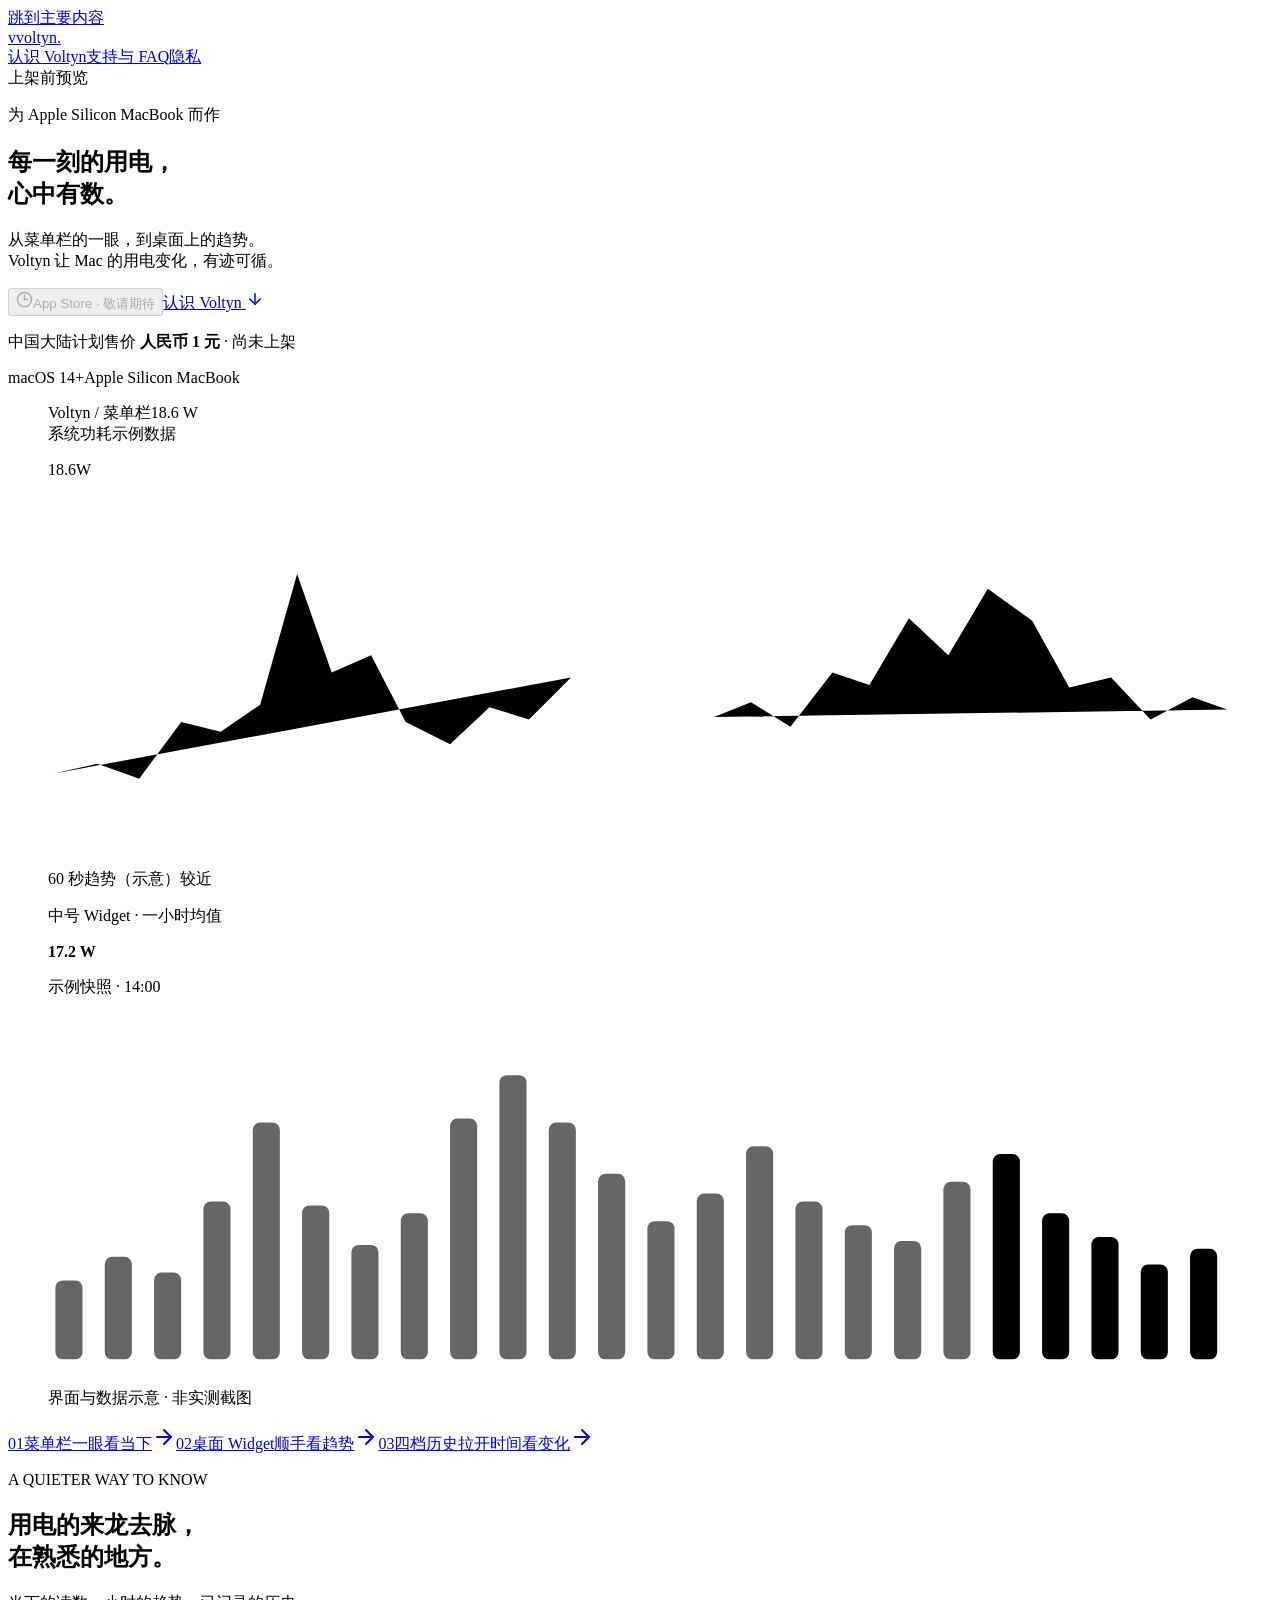
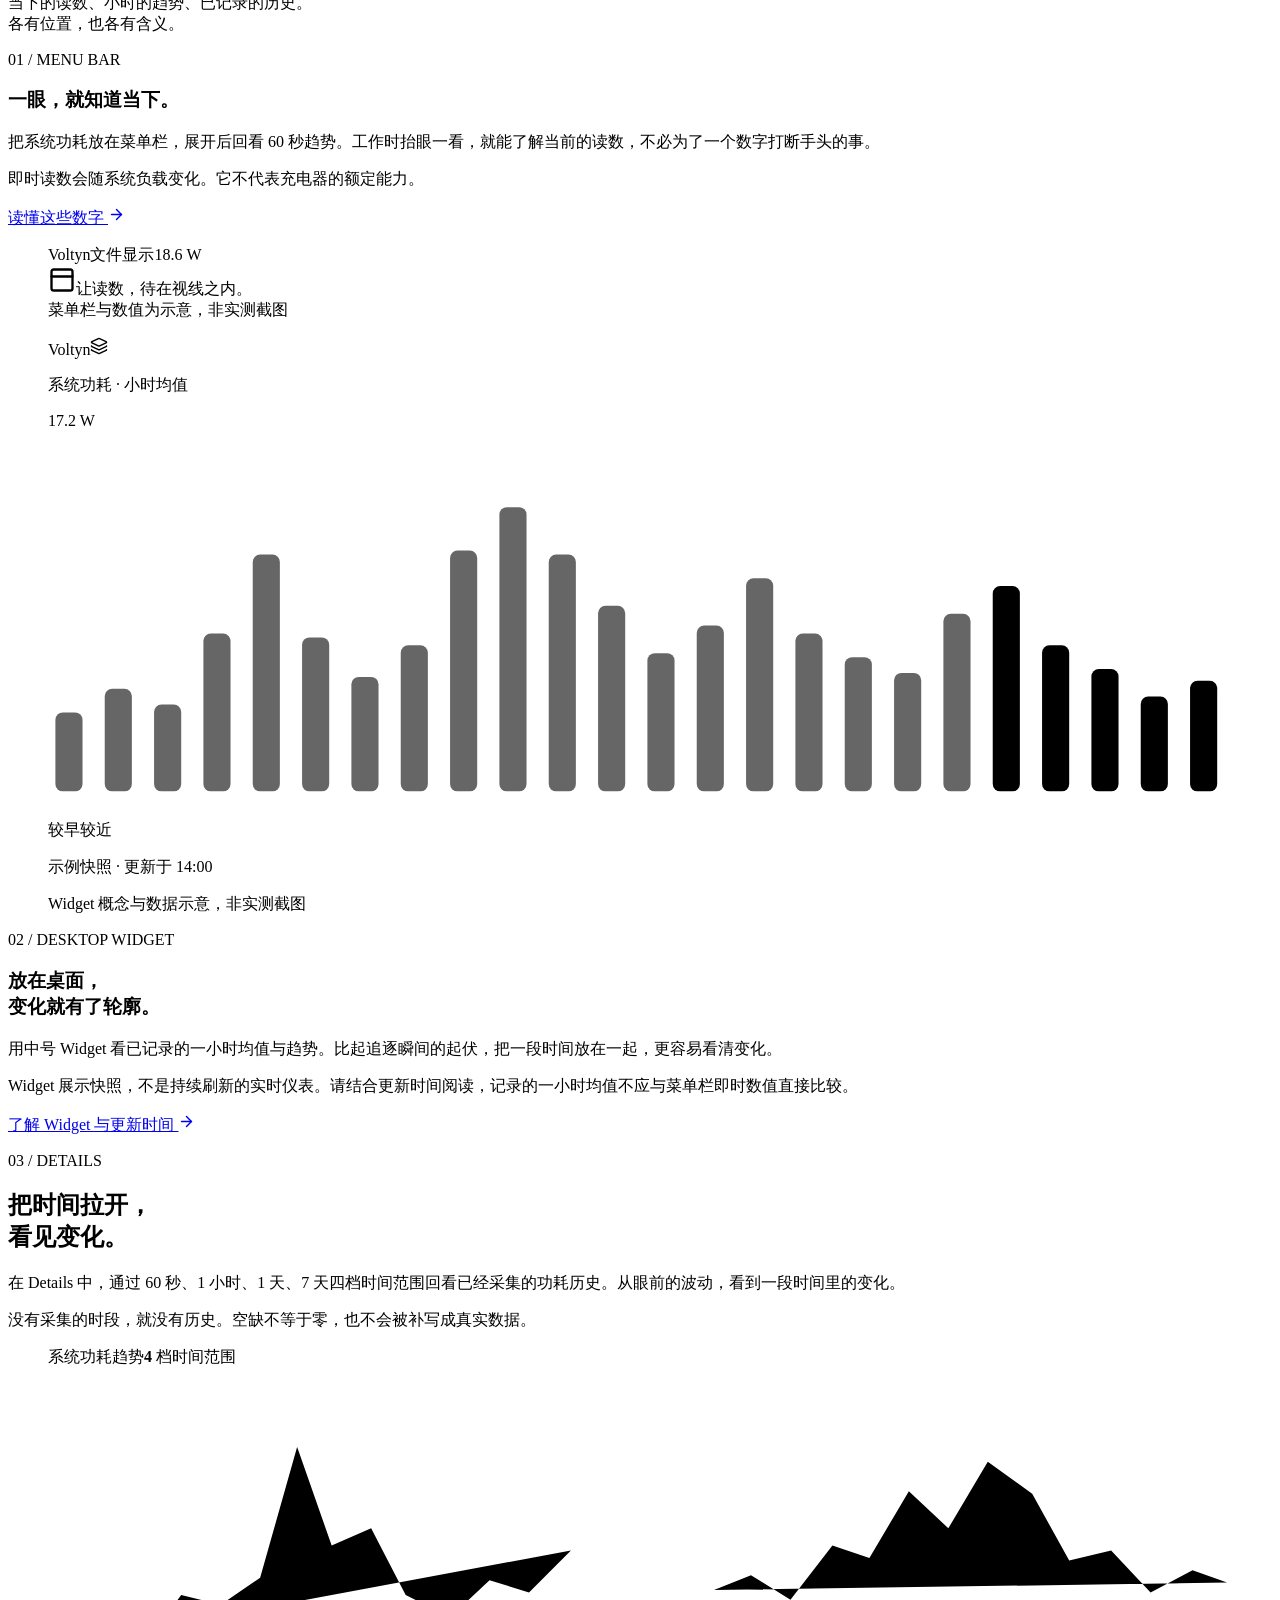
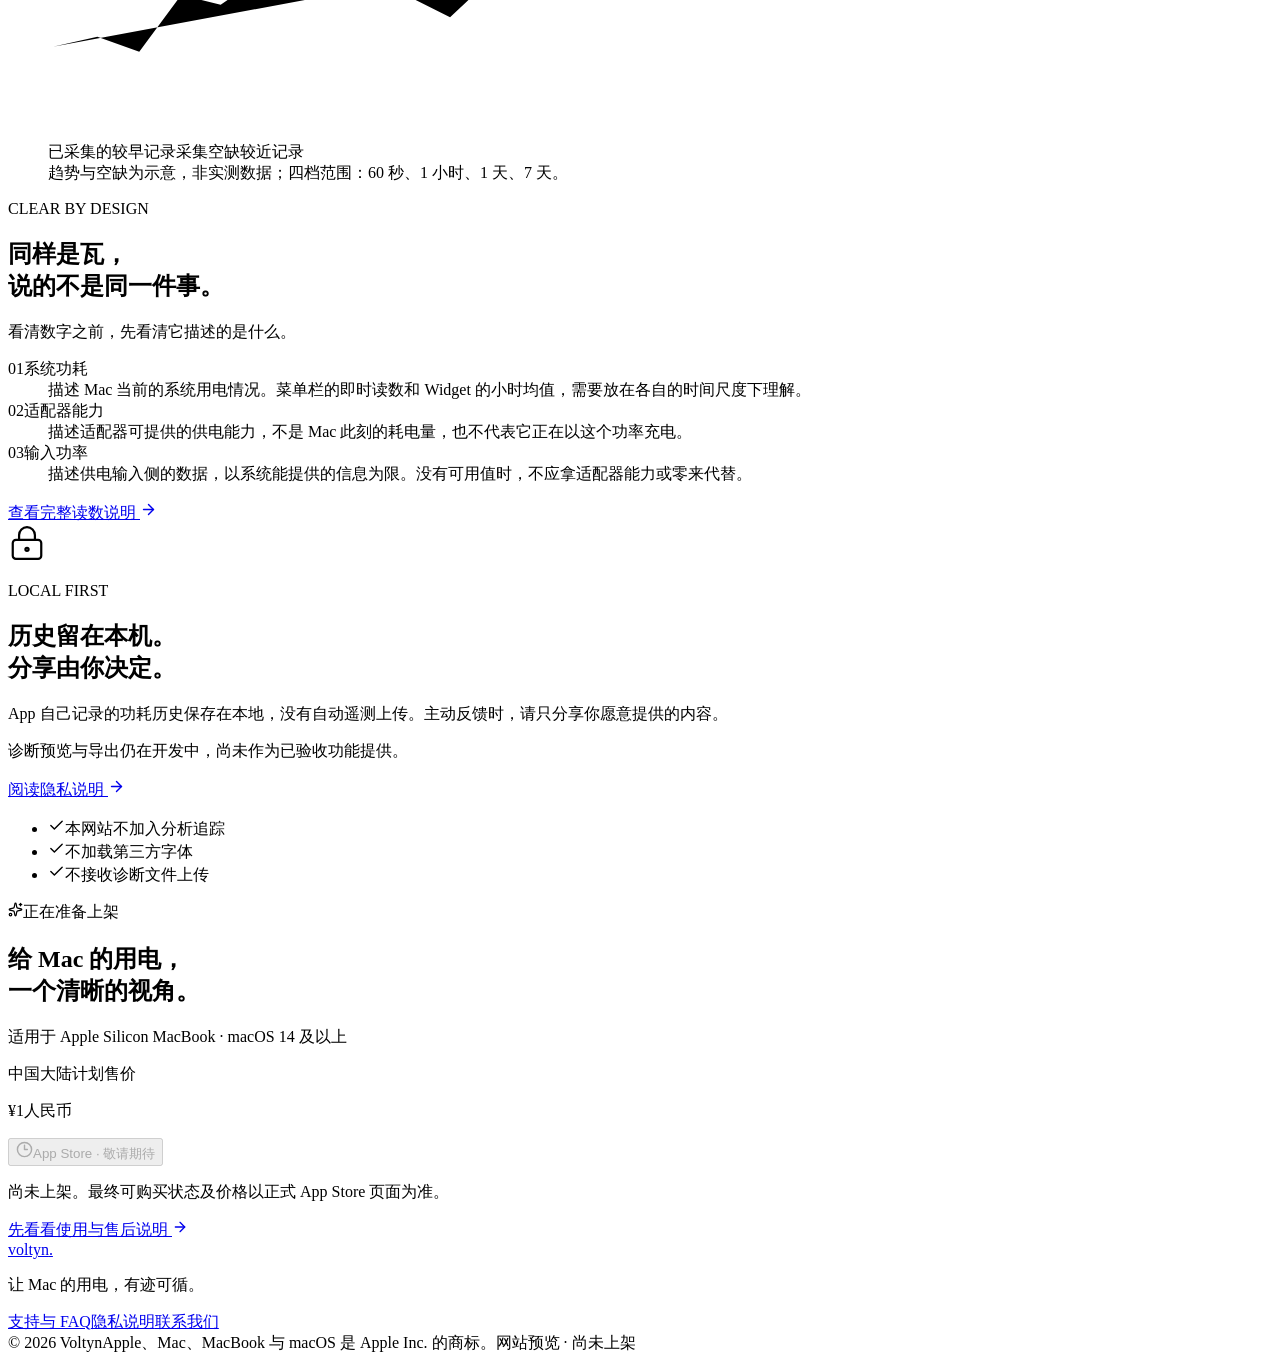
==== index.html @ 88fb499e "Publish Voltyn prelaunch website 9037711a93f0" ====
<!DOCTYPE html><html lang="zh-CN"><head><meta charSet="utf-8"/><meta name="viewport" content="width=device-width, initial-scale=1"/><link rel="stylesheet" href="/voltyn-site/_next/static/css/index.BZKp_C6U.css" data-rsc-css-href="/voltyn-site/_next/static/css/index.BZKp_C6U.css" data-precedence="vite-rsc/importer-resources"/><link rel="modulepreload" fetchPriority="low" href="/voltyn-site/_next/static/chunks/index-C4M6Ujhr.js"/><script src="/voltyn-site/_next/static/chunks/rolldown-runtime-C-VP-noh.js" type="module" async=""></script><script src="/voltyn-site/_next/static/chunks/framework-mnyjxtGZ.js" type="module" async=""></script><script src="/voltyn-site/_next/static/chunks/navigation-errors-CD2QbF1Q.js" type="module" async=""></script><link rel="modulepreload" href="/voltyn-site/_next/static/chunks/layout-segment-context-D7QwiucR.js" crossorigin=""/><link rel="modulepreload" href="/voltyn-site/_next/static/chunks/navigation-DTG6GMqQ.js" crossorigin=""/><link rel="modulepreload" href="/voltyn-site/_next/static/chunks/store-button-BpnetNXE.js" crossorigin=""/><link rel="modulepreload" href="/voltyn-site/_next/static/chunks/createLucideIcon-i4zIM2IO.js" crossorigin=""/><link rel="modulepreload" href="/voltyn-site/_next/static/chunks/Icon-4mGfItOJ.js" crossorigin=""/><title>Voltyn · 让 Mac 的用电，有迹可循</title><meta name="description" content="在菜单栏看当下，用桌面 Widget 看趋势，在 Details 中回看四档历史。适用于 Apple Silicon MacBook，macOS 14 及以上。"/><meta name="application-name" content="Voltyn"/><meta name="robots" content="noindex, nofollow"/><meta property="og:title" content="Voltyn · 让 Mac 的用电，有迹可循"/><meta property="og:description" content="在菜单栏看当下，用桌面 Widget 看趋势，在 Details 中回看四档历史。适用于 Apple Silicon MacBook，macOS 14 及以上。"/><meta property="og:site_name" content="Voltyn"/><meta property="og:type" content="website"/><meta property="og:locale" content="zh_CN"/><meta name="twitter:card" content="summary"/><meta name="twitter:title" content="Voltyn · 让 Mac 的用电，有迹可循"/><meta name="twitter:description" content="在菜单栏看当下，用桌面 Widget 看趋势，在 Details 中回看四档历史。适用于 Apple Silicon MacBook，macOS 14 及以上。"/><link rel="icon" href="/voltyn-site/favicon.svg"/><script>Object.assign(((self[Symbol.for("vinext.navigationRuntime")]??={bootstrap:{routeManifest:null},functions:{}}).bootstrap.rsc??={rsc:[]}),{params:{},nav:{"pathname":"/","searchParams":[]}})</script><link rel="modulepreload" href="/voltyn-site/_next/static/chunks/index-C4M6Ujhr.js" />
</head><body><a href="#main-content" class="skip-link">跳到主要内容</a><header class="site-header"><div class="shell header-inner"><a href="/voltyn-site/" class="wordmark" aria-label="Voltyn 首页"><span class="brand-mark" aria-hidden="true">v</span>voltyn<span class="wordmark-dot" aria-hidden="true">.</span></a><nav class="site-nav" aria-label="主导航"><a href="/voltyn-site/" aria-current="page">认识 Voltyn</a><a href="/voltyn-site/support/">支持与 FAQ</a><a href="/voltyn-site/privacy/">隐私</a></nav><span class="header-status"><span class="status-dot"></span>上架前预览</span></div></header><main id="main-content"><section class="hero shell" aria-labelledby="hero-title"><div class="hero-copy reveal"><p class="eyebrow"><span class="status-dot"></span>为 Apple Silicon MacBook 而作</p><h1 id="hero-title">每一刻的用电，<br/><span>心中有数。</span></h1><p class="hero-description">从菜单栏的一眼，到桌面上的趋势。<br class="desktop-break"/>Voltyn 让 Mac 的用电变化，有迹可循。</p><div class="hero-actions"><button type="button" data-disabled="" tabindex="0" disabled="" data-slot="button" aria-label="App Store 尚未上架，暂不可下载" class="group/button inline-flex shrink-0 items-center justify-center rounded-lg border border-transparent bg-clip-padding text-sm font-medium whitespace-nowrap transition-all outline-none select-none focus-visible:border-ring focus-visible:ring-3 focus-visible:ring-ring/50 active:not-aria-[haspopup]:translate-y-px disabled:pointer-events-none disabled:opacity-50 aria-invalid:border-destructive aria-invalid:ring-3 aria-invalid:ring-destructive/20 dark:aria-invalid:border-destructive/50 dark:aria-invalid:ring-destructive/40 [&amp;_svg]:pointer-events-none [&amp;_svg]:shrink-0 [&amp;_svg:not([class*=&#x27;size-&#x27;])]:size-4 bg-primary text-primary-foreground hover:bg-primary/80 h-8 gap-1.5 px-2.5 has-data-[icon=inline-end]:pr-2 has-data-[icon=inline-start]:pl-2 store-button"><svg xmlns="http://www.w3.org/2000/svg" width="17" height="17" viewBox="0 0 24 24" fill="none" stroke="currentColor" stroke-width="2" stroke-linecap="round" stroke-linejoin="round" class="lucide lucide-clock3 lucide-clock-3" aria-hidden="true"><circle cx="12" cy="12" r="10"></circle><path d="M12 6v6h4"></path></svg>App Store · 敬请期待</button><a class="text-link" href="#experience">认识 Voltyn <svg xmlns="http://www.w3.org/2000/svg" width="18" height="18" viewBox="0 0 24 24" fill="none" stroke="currentColor" stroke-width="2" stroke-linecap="round" stroke-linejoin="round" class="lucide lucide-arrow-down" aria-hidden="true"><path d="M12 5v14"></path><path d="m19 12-7 7-7-7"></path></svg></a></div><p class="launch-note">中国大陆计划售价 <strong>人民币 1 元</strong> · 尚未上架</p><div class="compatibility"><span>macOS 14+</span><span>Apple Silicon MacBook</span></div></div><div class="hero-visual reveal reveal-later"><figure class="power-illustration"><div class="instrument"><div class="instrument-bar"><span>Voltyn / 菜单栏</span><span class="instrument-reading"><span class="tiny-bar"></span>18.6 W</span></div><div class="instrument-body"><div class="instrument-label"><span>系统功耗</span><span class="sample-pill">示例数据</span></div><p class="instrument-number mono">18.6<span>W</span></p><svg class="trend-chart" viewBox="0 0 480 150" role="img" aria-labelledby="hero-trend-title hero-trend-desc" preserveAspectRatio="none"><title id="hero-trend-title">功耗趋势概念图</title><desc id="hero-trend-desc">全部数值为界面说明而虚构，不代表实际设备或已验收版本。<!-- -->曲线中间的断开表示未采集时段，不表示零功耗。</desc><line class="chart-grid" x1="0" y1="25" x2="480" y2="25"></line><line class="chart-grid" x1="0" y1="70" x2="480" y2="70"></line><line class="chart-grid" x1="0" y1="115" x2="480" y2="115"></line><path class="chart-line" d="M2 113 L20 109 L37 115 L54 92 L70 96 L86 85 L101 32 L115 72 L131 65 L145 92 L163 101 L179 86 L195 91 L212 74"></path><path class="chart-line" d="M270 90 L285 84 L301 94 L318 72 L333 77 L349 50 L365 65 L381 38 L399 51 L414 78 L431 74 L447 91 L464 82 L478 87"></path><line class="chart-grid" x1="240" y1="18" x2="240" y2="140" stroke-dasharray="3 6"></line></svg><div class="diagram-footline"><span>60 秒趋势（示意）</span><span>较近</span></div></div></div><div class="floating-summary"><div><p>中号 Widget · 一小时均值</p><strong class="mono">17.2 <span>W</span></strong><p>示例快照 · 14:00</p></div><div class="summary-bars"><svg class="trend-chart" viewBox="0 0 480 150" role="img" aria-labelledby="hero-bars-title hero-bars-desc" preserveAspectRatio="none"><title id="hero-bars-title">小时均值概念图</title><desc id="hero-bars-desc">全部数值为界面说明而虚构，不代表实际设备或已验收版本。<!-- -->柱高是同一小时内的虚构趋势样本，读数为一小时均值。</desc><line class="chart-grid" x1="0" y1="25" x2="480" y2="25"></line><line class="chart-grid" x1="0" y1="70" x2="480" y2="70"></line><line class="chart-grid" x1="0" y1="115" x2="480" y2="115"></line><rect class="chart-bar" x="3" y="108" width="11" height="32" rx="3" fill="currentColor" opacity="0.6"></rect><rect class="chart-bar" x="23" y="98.4" width="11" height="41.6" rx="3" fill="currentColor" opacity="0.6"></rect><rect class="chart-bar" x="43" y="104.8" width="11" height="35.2" rx="3" fill="currentColor" opacity="0.6"></rect><rect class="chart-bar" x="63" y="76" width="11" height="64" rx="3" fill="currentColor" opacity="0.6"></rect><rect class="chart-bar" x="83" y="44" width="11" height="96" rx="3" fill="currentColor" opacity="0.6"></rect><rect class="chart-bar" x="103" y="77.6" width="11" height="62.400000000000006" rx="3" fill="currentColor" opacity="0.6"></rect><rect class="chart-bar" x="123" y="93.6" width="11" height="46.400000000000006" rx="3" fill="currentColor" opacity="0.6"></rect><rect class="chart-bar" x="143" y="80.8" width="11" height="59.2" rx="3" fill="currentColor" opacity="0.6"></rect><rect class="chart-bar" x="163" y="42.39999999999999" width="11" height="97.60000000000001" rx="3" fill="currentColor" opacity="0.6"></rect><rect class="chart-bar" x="183" y="24.799999999999997" width="11" height="115.2" rx="3" fill="currentColor" opacity="0.6"></rect><rect class="chart-bar" x="203" y="44" width="11" height="96" rx="3" fill="currentColor" opacity="0.6"></rect><rect class="chart-bar" x="223" y="64.8" width="11" height="75.2" rx="3" fill="currentColor" opacity="0.6"></rect><rect class="chart-bar" x="243" y="84" width="11" height="56" rx="3" fill="currentColor" opacity="0.6"></rect><rect class="chart-bar" x="263" y="72.8" width="11" height="67.2" rx="3" fill="currentColor" opacity="0.6"></rect><rect class="chart-bar" x="283" y="53.599999999999994" width="11" height="86.4" rx="3" fill="currentColor" opacity="0.6"></rect><rect class="chart-bar" x="303" y="76" width="11" height="64" rx="3" fill="currentColor" opacity="0.6"></rect><rect class="chart-bar" x="323" y="85.6" width="11" height="54.400000000000006" rx="3" fill="currentColor" opacity="0.6"></rect><rect class="chart-bar" x="343" y="92" width="11" height="48" rx="3" fill="currentColor" opacity="0.6"></rect><rect class="chart-bar" x="363" y="68" width="11" height="72" rx="3" fill="currentColor" opacity="0.6"></rect><rect class="chart-bar" x="383" y="56.8" width="11" height="83.2" rx="3" fill="currentColor" opacity="1"></rect><rect class="chart-bar" x="403" y="80.8" width="11" height="59.2" rx="3" fill="currentColor" opacity="1"></rect><rect class="chart-bar" x="423" y="90.4" width="11" height="49.6" rx="3" fill="currentColor" opacity="1"></rect><rect class="chart-bar" x="443" y="101.6" width="11" height="38.400000000000006" rx="3" fill="currentColor" opacity="1"></rect><rect class="chart-bar" x="463" y="95.19999999999999" width="11" height="44.800000000000004" rx="3" fill="currentColor" opacity="1"></rect></svg></div></div><figcaption>界面与数据示意 · 非实测截图</figcaption></figure></div></section><nav class="experience-nav shell" aria-label="产品功能"><a href="#menu-bar"><span class="mono">01</span><span>菜单栏<span class="nav-caption">一眼看当下</span></span><svg xmlns="http://www.w3.org/2000/svg" width="24" height="24" viewBox="0 0 24 24" fill="none" stroke="currentColor" stroke-width="2" stroke-linecap="round" stroke-linejoin="round" class="lucide lucide-arrow-right" aria-hidden="true"><path d="M5 12h14"></path><path d="m12 5 7 7-7 7"></path></svg></a><a href="#widget"><span class="mono">02</span><span>桌面 Widget<span class="nav-caption">顺手看趋势</span></span><svg xmlns="http://www.w3.org/2000/svg" width="24" height="24" viewBox="0 0 24 24" fill="none" stroke="currentColor" stroke-width="2" stroke-linecap="round" stroke-linejoin="round" class="lucide lucide-arrow-right" aria-hidden="true"><path d="M5 12h14"></path><path d="m12 5 7 7-7 7"></path></svg></a><a href="#history"><span class="mono">03</span><span>四档历史<span class="nav-caption">拉开时间看变化</span></span><svg xmlns="http://www.w3.org/2000/svg" width="24" height="24" viewBox="0 0 24 24" fill="none" stroke="currentColor" stroke-width="2" stroke-linecap="round" stroke-linejoin="round" class="lucide lucide-arrow-right" aria-hidden="true"><path d="M5 12h14"></path><path d="m12 5 7 7-7 7"></path></svg></a></nav><section id="experience" class="section shell" aria-labelledby="experience-title"><div class="section-intro"><p class="eyebrow">A QUIETER WAY TO KNOW</p><h2 id="experience-title">用电的来龙去脉，<br/>在熟悉的地方。</h2><p>当下的读数、小时的趋势、已记录的历史。<br/>各有位置，也各有含义。</p></div><div id="menu-bar" class="feature-row"><div class="feature-copy"><span class="feature-index mono">01 / MENU BAR</span><h3>一眼，就知道当下。</h3><p>把系统功耗放在菜单栏，展开后回看 60 秒趋势。工作时抬眼一看，就能了解当前的读数，不必为了一个数字打断手头的事。</p><p class="fine-copy">即时读数会随系统负载变化。它不代表充电器的额定能力。</p><a class="text-link" href="/voltyn-site/support/#readings">读懂这些数字 <svg xmlns="http://www.w3.org/2000/svg" width="17" height="17" viewBox="0 0 24 24" fill="none" stroke="currentColor" stroke-width="2" stroke-linecap="round" stroke-linejoin="round" class="lucide lucide-arrow-right" aria-hidden="true"><path d="M5 12h14"></path><path d="m12 5 7 7-7 7"></path></svg></a></div><figure class="menu-study" aria-label="菜单栏概念示意，18.6 瓦为虚构示例数据"><div class="menu-strip"><span class="menu-app-name">Voltyn</span><span class="menu-word">文件</span><span class="menu-word">显示</span><span class="menu-reading"><span class="tiny-bar"></span>18.6 W</span></div><div class="study-space"><svg xmlns="http://www.w3.org/2000/svg" width="28" height="28" viewBox="0 0 24 24" fill="none" stroke="currentColor" stroke-width="2" stroke-linecap="round" stroke-linejoin="round" class="lucide lucide-panel-top" aria-hidden="true"><rect width="18" height="18" x="3" y="3" rx="2"></rect><path d="M3 9h18"></path></svg><span>让读数，待在视线之内。</span></div><figcaption>菜单栏与数值为示意，非实测截图</figcaption></figure></div><div id="widget" class="feature-row reverse"><figure class="widget-study"><div class="widget-example"><div class="diagram-topline"><span>Voltyn</span><svg xmlns="http://www.w3.org/2000/svg" width="18" height="18" viewBox="0 0 24 24" fill="none" stroke="currentColor" stroke-width="2" stroke-linecap="round" stroke-linejoin="round" class="lucide lucide-layers" aria-hidden="true"><path d="M12.83 2.18a2 2 0 0 0-1.66 0L2.6 6.08a1 1 0 0 0 0 1.83l8.58 3.91a2 2 0 0 0 1.66 0l8.58-3.9a1 1 0 0 0 0-1.83z"></path><path d="M2 12a1 1 0 0 0 .58.91l8.6 3.91a2 2 0 0 0 1.65 0l8.58-3.9A1 1 0 0 0 22 12"></path><path d="M2 17a1 1 0 0 0 .58.91l8.6 3.91a2 2 0 0 0 1.65 0l8.58-3.9A1 1 0 0 0 22 17"></path></svg></div><p class="widget-label">系统功耗 · 小时均值</p><p class="widget-value mono">17.2 <span>W</span></p><svg class="trend-chart" viewBox="0 0 480 150" role="img" aria-labelledby="widget-trend-title widget-trend-desc" preserveAspectRatio="none"><title id="widget-trend-title">小时均值概念图</title><desc id="widget-trend-desc">全部数值为界面说明而虚构，不代表实际设备或已验收版本。<!-- -->柱高是同一小时内的虚构趋势样本，读数为一小时均值。</desc><line class="chart-grid" x1="0" y1="25" x2="480" y2="25"></line><line class="chart-grid" x1="0" y1="70" x2="480" y2="70"></line><line class="chart-grid" x1="0" y1="115" x2="480" y2="115"></line><rect class="chart-bar" x="3" y="108" width="11" height="32" rx="3" fill="currentColor" opacity="0.6"></rect><rect class="chart-bar" x="23" y="98.4" width="11" height="41.6" rx="3" fill="currentColor" opacity="0.6"></rect><rect class="chart-bar" x="43" y="104.8" width="11" height="35.2" rx="3" fill="currentColor" opacity="0.6"></rect><rect class="chart-bar" x="63" y="76" width="11" height="64" rx="3" fill="currentColor" opacity="0.6"></rect><rect class="chart-bar" x="83" y="44" width="11" height="96" rx="3" fill="currentColor" opacity="0.6"></rect><rect class="chart-bar" x="103" y="77.6" width="11" height="62.400000000000006" rx="3" fill="currentColor" opacity="0.6"></rect><rect class="chart-bar" x="123" y="93.6" width="11" height="46.400000000000006" rx="3" fill="currentColor" opacity="0.6"></rect><rect class="chart-bar" x="143" y="80.8" width="11" height="59.2" rx="3" fill="currentColor" opacity="0.6"></rect><rect class="chart-bar" x="163" y="42.39999999999999" width="11" height="97.60000000000001" rx="3" fill="currentColor" opacity="0.6"></rect><rect class="chart-bar" x="183" y="24.799999999999997" width="11" height="115.2" rx="3" fill="currentColor" opacity="0.6"></rect><rect class="chart-bar" x="203" y="44" width="11" height="96" rx="3" fill="currentColor" opacity="0.6"></rect><rect class="chart-bar" x="223" y="64.8" width="11" height="75.2" rx="3" fill="currentColor" opacity="0.6"></rect><rect class="chart-bar" x="243" y="84" width="11" height="56" rx="3" fill="currentColor" opacity="0.6"></rect><rect class="chart-bar" x="263" y="72.8" width="11" height="67.2" rx="3" fill="currentColor" opacity="0.6"></rect><rect class="chart-bar" x="283" y="53.599999999999994" width="11" height="86.4" rx="3" fill="currentColor" opacity="0.6"></rect><rect class="chart-bar" x="303" y="76" width="11" height="64" rx="3" fill="currentColor" opacity="0.6"></rect><rect class="chart-bar" x="323" y="85.6" width="11" height="54.400000000000006" rx="3" fill="currentColor" opacity="0.6"></rect><rect class="chart-bar" x="343" y="92" width="11" height="48" rx="3" fill="currentColor" opacity="0.6"></rect><rect class="chart-bar" x="363" y="68" width="11" height="72" rx="3" fill="currentColor" opacity="0.6"></rect><rect class="chart-bar" x="383" y="56.8" width="11" height="83.2" rx="3" fill="currentColor" opacity="1"></rect><rect class="chart-bar" x="403" y="80.8" width="11" height="59.2" rx="3" fill="currentColor" opacity="1"></rect><rect class="chart-bar" x="423" y="90.4" width="11" height="49.6" rx="3" fill="currentColor" opacity="1"></rect><rect class="chart-bar" x="443" y="101.6" width="11" height="38.400000000000006" rx="3" fill="currentColor" opacity="1"></rect><rect class="chart-bar" x="463" y="95.19999999999999" width="11" height="44.800000000000004" rx="3" fill="currentColor" opacity="1"></rect></svg><div class="diagram-footline"><span>较早</span><span>较近</span></div><p class="snapshot-label">示例快照 · 更新于 14:00</p></div><figcaption>Widget 概念与数据示意，非实测截图</figcaption></figure><div class="feature-copy"><span class="feature-index mono">02 / DESKTOP WIDGET</span><h3>放在桌面，<br/>变化就有了轮廓。</h3><p>用中号 Widget 看已记录的一小时均值与趋势。比起追逐瞬间的起伏，把一段时间放在一起，更容易看清变化。</p><p class="fine-copy">Widget 展示快照，不是持续刷新的实时仪表。请结合更新时间阅读，记录的一小时均值不应与菜单栏即时数值直接比较。</p><a class="text-link" href="/voltyn-site/support/#widget-help">了解 Widget 与更新时间 <svg xmlns="http://www.w3.org/2000/svg" width="17" height="17" viewBox="0 0 24 24" fill="none" stroke="currentColor" stroke-width="2" stroke-linecap="round" stroke-linejoin="round" class="lucide lucide-arrow-right" aria-hidden="true"><path d="M5 12h14"></path><path d="m12 5 7 7-7 7"></path></svg></a></div></div></section><section id="history" class="history-section" aria-labelledby="history-title"><div class="shell history-inner"><div class="history-heading"><div><p class="eyebrow">03 / DETAILS</p><h2 id="history-title">把时间拉开，<br/>看见变化。</h2></div><div class="history-description"><p>在 Details 中，通过 60 秒、1 小时、1 天、7 天四档时间范围回看已经采集的功耗历史。从眼前的波动，看到一段时间里的变化。</p><p>没有采集的时段，就没有历史。空缺不等于零，也不会被补写成真实数据。</p></div></div><figure class="history-chart"><div class="history-chart-heading"><span>系统功耗趋势</span><span class="history-range-count"><strong class="mono">4</strong> 档时间范围</span></div><svg class="trend-chart" viewBox="0 0 480 150" role="img" aria-labelledby="history-trend-title history-trend-desc" preserveAspectRatio="none"><title id="history-trend-title">功耗趋势概念图</title><desc id="history-trend-desc">全部数值为界面说明而虚构，不代表实际设备或已验收版本。<!-- -->曲线中间的断开表示未采集时段，不表示零功耗。</desc><line class="chart-grid" x1="0" y1="25" x2="480" y2="25"></line><line class="chart-grid" x1="0" y1="70" x2="480" y2="70"></line><line class="chart-grid" x1="0" y1="115" x2="480" y2="115"></line><path class="chart-line" d="M2 113 L20 109 L37 115 L54 92 L70 96 L86 85 L101 32 L115 72 L131 65 L145 92 L163 101 L179 86 L195 91 L212 74"></path><path class="chart-line" d="M270 90 L285 84 L301 94 L318 72 L333 77 L349 50 L365 65 L381 38 L399 51 L414 78 L431 74 L447 91 L464 82 L478 87"></path><line class="chart-grid" x1="240" y1="18" x2="240" y2="140" stroke-dasharray="3 6"></line></svg><div class="diagram-footline"><span>已采集的较早记录</span><span>采集空缺</span><span>较近记录</span></div><figcaption>趋势与空缺为示意，非实测数据；四档范围：60 秒、1 小时、1 天、7 天。</figcaption></figure></div></section><section class="section shell" aria-labelledby="readings-title"><div class="section-intro compact"><p class="eyebrow">CLEAR BY DESIGN</p><h2 id="readings-title">同样是瓦，<br/>说的不是同一件事。</h2><p>看清数字之前，先看清它描述的是什么。</p></div><dl class="metric-definitions"><div><dt><span class="mono">01</span>系统功耗</dt><dd>描述 Mac 当前的系统用电情况。菜单栏的即时读数和 Widget 的小时均值，需要放在各自的时间尺度下理解。</dd></div><div><dt><span class="mono">02</span>适配器能力</dt><dd>描述适配器可提供的供电能力，不是 Mac 此刻的耗电量，也不代表它正在以这个功率充电。</dd></div><div><dt><span class="mono">03</span>输入功率</dt><dd>描述供电输入侧的数据，以系统能提供的信息为限。没有可用值时，不应拿适配器能力或零来代替。</dd></div></dl><a class="text-link" href="/voltyn-site/support/#readings">查看完整读数说明 <svg xmlns="http://www.w3.org/2000/svg" width="17" height="17" viewBox="0 0 24 24" fill="none" stroke="currentColor" stroke-width="2" stroke-linecap="round" stroke-linejoin="round" class="lucide lucide-arrow-right" aria-hidden="true"><path d="M5 12h14"></path><path d="m12 5 7 7-7 7"></path></svg></a></section><section class="privacy-feature shell" aria-labelledby="privacy-title"><div class="privacy-symbol"><svg xmlns="http://www.w3.org/2000/svg" width="38" height="38" viewBox="0 0 24 24" fill="none" stroke="currentColor" stroke-width="1.4" stroke-linecap="round" stroke-linejoin="round" class="lucide lucide-lock-keyhole" aria-hidden="true"><circle cx="12" cy="16" r="1"></circle><rect x="3" y="10" width="18" height="12" rx="2"></rect><path d="M7 10V7a5 5 0 0 1 10 0v3"></path></svg></div><div><p class="eyebrow">LOCAL FIRST</p><h2 id="privacy-title">历史留在本机。<br/>分享由你决定。</h2><p>App 自己记录的功耗历史保存在本地，没有自动遥测上传。主动反馈时，请只分享你愿意提供的内容。</p><p class="fine-copy">诊断预览与导出仍在开发中，尚未作为已验收功能提供。</p><a class="text-link" href="/voltyn-site/privacy/">阅读隐私说明 <svg xmlns="http://www.w3.org/2000/svg" width="17" height="17" viewBox="0 0 24 24" fill="none" stroke="currentColor" stroke-width="2" stroke-linecap="round" stroke-linejoin="round" class="lucide lucide-arrow-right" aria-hidden="true"><path d="M5 12h14"></path><path d="m12 5 7 7-7 7"></path></svg></a></div><ul class="privacy-points"><li><svg xmlns="http://www.w3.org/2000/svg" width="17" height="17" viewBox="0 0 24 24" fill="none" stroke="currentColor" stroke-width="2" stroke-linecap="round" stroke-linejoin="round" class="lucide lucide-check" aria-hidden="true"><path d="M20 6 9 17l-5-5"></path></svg>本网站不加入分析追踪</li><li><svg xmlns="http://www.w3.org/2000/svg" width="17" height="17" viewBox="0 0 24 24" fill="none" stroke="currentColor" stroke-width="2" stroke-linecap="round" stroke-linejoin="round" class="lucide lucide-check" aria-hidden="true"><path d="M20 6 9 17l-5-5"></path></svg>不加载第三方字体</li><li><svg xmlns="http://www.w3.org/2000/svg" width="17" height="17" viewBox="0 0 24 24" fill="none" stroke="currentColor" stroke-width="2" stroke-linecap="round" stroke-linejoin="round" class="lucide lucide-check" aria-hidden="true"><path d="M20 6 9 17l-5-5"></path></svg>不接收诊断文件上传</li></ul></section><section class="launch-section shell" aria-labelledby="launch-title"><div><p class="eyebrow"><svg xmlns="http://www.w3.org/2000/svg" width="15" height="15" viewBox="0 0 24 24" fill="none" stroke="currentColor" stroke-width="2" stroke-linecap="round" stroke-linejoin="round" class="lucide lucide-sparkles" aria-hidden="true"><path d="M11.017 2.814a1 1 0 0 1 1.966 0l1.051 5.558a2 2 0 0 0 1.594 1.594l5.558 1.051a1 1 0 0 1 0 1.966l-5.558 1.051a2 2 0 0 0-1.594 1.594l-1.051 5.558a1 1 0 0 1-1.966 0l-1.051-5.558a2 2 0 0 0-1.594-1.594l-5.558-1.051a1 1 0 0 1 0-1.966l5.558-1.051a2 2 0 0 0 1.594-1.594z"></path><path d="M20 2v4"></path><path d="M22 4h-4"></path><circle cx="4" cy="20" r="2"></circle></svg>正在准备上架</p><h2 id="launch-title">给 Mac 的用电，<br/>一个清晰的视角。</h2><p>适用于 Apple Silicon MacBook · macOS 14 及以上</p></div><div class="launch-card"><p>中国大陆计划售价</p><p class="launch-price"><span>¥</span>1<span class="price-unit">人民币</span></p><button type="button" data-disabled="" tabindex="0" disabled="" data-slot="button" aria-label="App Store 尚未上架，暂不可下载" class="group/button inline-flex shrink-0 items-center justify-center rounded-lg border border-transparent bg-clip-padding text-sm font-medium whitespace-nowrap transition-all outline-none select-none focus-visible:border-ring focus-visible:ring-3 focus-visible:ring-ring/50 active:not-aria-[haspopup]:translate-y-px disabled:pointer-events-none disabled:opacity-50 aria-invalid:border-destructive aria-invalid:ring-3 aria-invalid:ring-destructive/20 dark:aria-invalid:border-destructive/50 dark:aria-invalid:ring-destructive/40 [&amp;_svg]:pointer-events-none [&amp;_svg]:shrink-0 [&amp;_svg:not([class*=&#x27;size-&#x27;])]:size-4 bg-primary text-primary-foreground hover:bg-primary/80 h-8 gap-1.5 px-2.5 has-data-[icon=inline-end]:pr-2 has-data-[icon=inline-start]:pl-2 store-button"><svg xmlns="http://www.w3.org/2000/svg" width="17" height="17" viewBox="0 0 24 24" fill="none" stroke="currentColor" stroke-width="2" stroke-linecap="round" stroke-linejoin="round" class="lucide lucide-clock3 lucide-clock-3" aria-hidden="true"><circle cx="12" cy="12" r="10"></circle><path d="M12 6v6h4"></path></svg>App Store · 敬请期待</button><p class="fine-copy">尚未上架。最终可购买状态及价格以正式 App Store 页面为准。</p><a class="text-link" href="/voltyn-site/support/">先看看使用与售后说明 <svg xmlns="http://www.w3.org/2000/svg" width="16" height="16" viewBox="0 0 24 24" fill="none" stroke="currentColor" stroke-width="2" stroke-linecap="round" stroke-linejoin="round" class="lucide lucide-arrow-right" aria-hidden="true"><path d="M5 12h14"></path><path d="m12 5 7 7-7 7"></path></svg></a></div></section></main><footer class="site-footer shell"><div class="footer-top"><a href="/voltyn-site/" class="wordmark" aria-label="返回 Voltyn 首页">voltyn<span class="wordmark-dot">.</span></a><p>让 Mac 的用电，有迹可循。</p><nav aria-label="页脚导航"><a href="/voltyn-site/support/">支持与 FAQ</a><a href="/voltyn-site/privacy/">隐私说明</a><a href="/voltyn-site/support/#contact">联系我们</a></nav></div><div class="footer-bottom"><span>© 2026 Voltyn</span><span>Apple、Mac、MacBook 与 macOS 是 Apple Inc. 的商标。</span><span>网站预览 · 尚未上架</span></div></footer><script type="module" src="/voltyn-site/_next/static/chunks/index-C4M6Ujhr.js" id="_R_" async=""></script><script>((self[Symbol.for("vinext.navigationRuntime")]??={bootstrap:{routeManifest:null},functions:{}}).bootstrap.rsc??={rsc:[]}).rsc.push("0:{\"page:/\":\"$L1\",\"layout:/\":\"$L2\",\"route:/\":\"$L3\",\"__route\":\"route:/\",\"__interceptionContext\":null,\"__layoutIds\":[\"layout:/\"],\"__rootLayout\":\"/\",\"__bfcacheSegmentIdentities\":{\"layout:/\":\"[\\\"layout\\\",\\\"layout:/\\\",\\\"root-boundary:/\\\",\\\"\\\"]\",\"page:/\":\"[\\\"page\\\",\\\"page:/\\\",\\\"root-boundary:/\\\",\\\"\\\"]\"},\"__srcPage\":[\"page\"],\"__layoutFlags\":{\"layout:/\":\"s\"},\"__artifactCompatibility\":{\"schemaVersion\":1,\"graphVersion\":\"app-route-graph:1177fd80f83fa7b0\",\"deploymentVersion\":\"1cf92430-d838-495a-9473-01e7f4e5ef6a\",\"appElementsSchemaVersion\":1,\"rscPayloadSchemaVersion\":1,\"rootBoundaryId\":\"/\",\"renderEpoch\":null}}\n")</script><script>((self[Symbol.for("vinext.navigationRuntime")]??={bootstrap:{routeManifest:null},functions:{}}).bootstrap.rsc??={rsc:[]}).rsc.push("4:I[\"87965675eb05\",[],\"Navigation\",1]\n")</script><script>((self[Symbol.for("vinext.navigationRuntime")]??={bootstrap:{routeManifest:null},functions:{}}).bootstrap.rsc??={rsc:[]}).rsc.push("5:I[\"8c0f216c4604\",[],\"Children\",1]\n")</script><script>((self[Symbol.for("vinext.navigationRuntime")]??={bootstrap:{routeManifest:null},functions:{}}).bootstrap.rsc??={rsc:[]}).rsc.push("6:I[\"593f344dc510\",[],\"GlobalErrorBoundary\",1]\n")</script><script>((self[Symbol.for("vinext.navigationRuntime")]??={bootstrap:{routeManifest:null},functions:{}}).bootstrap.rsc??={rsc:[]}).rsc.push("7:I[\"0b874ad30386\",[],\"default\",1]\n")</script><script>((self[Symbol.for("vinext.navigationRuntime")]??={bootstrap:{routeManifest:null},functions:{}}).bootstrap.rsc??={rsc:[]}).rsc.push("8:I[\"593f344dc510\",[],\"ErrorBoundary\",1]\n")</script><script>((self[Symbol.for("vinext.navigationRuntime")]??={bootstrap:{routeManifest:null},functions:{}}).bootstrap.rsc??={rsc:[]}).rsc.push("9:I[\"15c18cfaeeff\",[],\"LayoutSegmentProvider\",1]\n")</script><script>((self[Symbol.for("vinext.navigationRuntime")]??={bootstrap:{routeManifest:null},functions:{}}).bootstrap.rsc??={rsc:[]}).rsc.push("a:I[\"8c0f216c4604\",[],\"Slot\",1]\n")</script><script>((self[Symbol.for("vinext.navigationRuntime")]??={bootstrap:{routeManifest:null},functions:{}}).bootstrap.rsc??={rsc:[]}).rsc.push("b:I[\"593f344dc510\",[],\"NotFoundBoundary\",1]\n")</script><script>((self[Symbol.for("vinext.navigationRuntime")]??={bootstrap:{routeManifest:null},functions:{}}).bootstrap.rsc??={rsc:[]}).rsc.push("c:I[\"9276801271d6\",[],\"AppRouterScrollTarget\",1]\n")</script><script>((self[Symbol.for("vinext.navigationRuntime")]??={bootstrap:{routeManifest:null},functions:{}}).bootstrap.rsc??={rsc:[]}).rsc.push("d:I[\"593f344dc510\",[],\"RedirectBoundary\",1]\n")</script><script>((self[Symbol.for("vinext.navigationRuntime")]??={bootstrap:{routeManifest:null},functions:{}}).bootstrap.rsc??={rsc:[]}).rsc.push(":HL[\"/voltyn-site/_next/static/css/index.BZKp_C6U.css\",\"style\"     ]\n")</script><script>((self[Symbol.for("vinext.navigationRuntime")]??={bootstrap:{routeManifest:null},functions:{}}).bootstrap.rsc??={rsc:[]}).rsc.push("2:[[[\"$\",\"link\",\"css:/voltyn-site/_next/static/css/index.BZKp_C6U.css\",{\"rel\":\"stylesheet\",\"precedence\":\"vite-rsc/importer-resources\",\"href\":\"/voltyn-site/_next/static/css/index.BZKp_C6U.css\",\"data-rsc-css-href\":\"/voltyn-site/_next/static/css/index.BZKp_C6U.css\"}],\"$undefined\"],[\"$\",\"html\",null,{\"lang\":\"zh-CN\",\"children\":[\"$\",\"body\",null,{\"children\":[[\"$\",\"a\",null,{\"href\":\"#main-content\",\"className\":\"skip-link\",\"children\":\"跳到主要内容\"}],[\"$\",\"header\",null,{\"className\":\"site-header\",\"children\":[\"$\",\"div\",null,{\"className\":\"shell header-inner\",\"children\":[[\"$\",\"a\",null,{\"href\":\"/voltyn-site/\",\"className\":\"wordmark\",\"aria-label\":\"Voltyn 首页\",\"children\":[[\"$\",\"span\",null,{\"className\":\"brand-mark\",\"aria-hidden\":\"true\",\"children\":\"v\"}],\"voltyn\",[\"$\",\"span\",null,{\"className\":\"wordmark-dot\",\"aria-hidden\":\"true\",\"children\":\".\"}]]}],[\"$\",\"$L4\",null,{}],[\"$\",\"span\",null,{\"className\":\"header-status\",\"children\":[[\"$\",\"span\",null,{\"className\":\"status-dot\"}],\"上架前预览\"]}]]}]}],[\"$\",\"$L5\",null,{}],[\"$\",\"footer\",null,{\"className\":\"site-footer shell\",\"children\":[[\"$\",\"div\",null,{\"className\":\"footer-top\",\"children\":[[\"$\",\"a\",null,{\"href\":\"/voltyn-site/\",\"className\":\"wordmark\",\"aria-label\":\"返回 Voltyn 首页\",\"children\":[\"voltyn\",[\"$\",\"span\",null,{\"className\":\"wordmark-dot\",\"children\":\".\"}]]}],[\"$\",\"p\",null,{\"children\":\"让 Mac 的用电，有迹可循。\"}],[\"$\",\"nav\",null,{\"aria-label\":\"页脚导航\",\"children\":[[\"$\",\"a\",null,{\"href\":\"/voltyn-site/support/\",\"children\":\"支持与 FAQ\"}],[\"$\",\"a\",null,{\"href\":\"/voltyn-site/privacy/\",\"children\":\"隐私说明\"}],[\"$\",\"a\",null,{\"href\":\"/voltyn-site/support/#contact\",\"children\":\"联系我们\"}]]}]]}],[\"$\",\"div\",null,{\"className\":\"footer-bottom\",\"children\":[[\"$\",\"span\",null,{\"children\":\"© 2026 Voltyn\"}],[\"$\",\"span\",null,{\"children\":\"Apple、Mac、MacBook 与 macOS 是 Apple Inc. 的商标。\"}],[\"$\",\"span\",null,{\"children\":\"网站预览 · 尚未上架\"}]]}]]}]]}]}]]\n")</script><script>((self[Symbol.for("vinext.navigationRuntime")]??={bootstrap:{routeManifest:null},functions:{}}).bootstrap.rsc??={rsc:[]}).rsc.push("3:[[[\"$\",\"meta\",null,{\"charSet\":\"utf-8\"}],[[\"$\",\"title\",\"0\",{\"children\":\"Voltyn · 让 Mac 的用电，有迹可循\"}],[\"$\",\"meta\",\"1\",{\"name\":\"description\",\"content\":\"在菜单栏看当下，用桌面 Widget 看趋势，在 Details 中回看四档历史。适用于 Apple Silicon MacBook，macOS 14 及以上。\"}],[\"$\",\"meta\",\"2\",{\"name\":\"application-name\",\"content\":\"Voltyn\"}],[\"$\",\"meta\",\"3\",{\"name\":\"robots\",\"content\":\"noindex, nofollow\"}],[\"$\",\"meta\",\"4\",{\"property\":\"og:title\",\"content\":\"Voltyn · 让 Mac 的用电，有迹可循\"}],[\"$\",\"meta\",\"5\",{\"property\":\"og:description\",\"content\":\"在菜单栏看当下，用桌面 Widget 看趋势，在 Details 中回看四档历史。适用于 Apple Silicon MacBook，macOS 14 及以上。\"}],[\"$\",\"meta\",\"6\",{\"property\":\"og:site_name\",\"content\":\"Voltyn\"}],[\"$\",\"meta\",\"7\",{\"property\":\"og:type\",\"content\":\"website\"}],[\"$\",\"meta\",\"8\",{\"property\":\"og:locale\",\"content\":\"zh_CN\"}],[\"$\",\"meta\",\"9\",{\"name\":\"twitter:card\",\"content\":\"summary\"}],[\"$\",\"meta\",\"10\",{\"name\":\"twitter:title\",\"content\":\"Voltyn · 让 Mac 的用电，有迹可循\"}],[\"$\",\"meta\",\"11\",{\"name\":\"twitter:description\",\"content\":\"在菜单栏看当下，用桌面 Widget 看趋势，在 Details 中回看四档历史。适用于 Apple Silicon MacBook，macOS 14 及以上。\"}],[\"$\",\"link\",\"12\",{\"data-vinext-streamed-icon\":\"$undefined\",\"rel\":\"icon\",\"href\":\"/voltyn-site/favicon.svg\",\"type\":\"$undefined\",\"sizes\":\"$undefined\",\"color\":\"$undefined\",\"media\":\"$undefined\",\"fetchPriority\":\"$undefined\"}]],[[\"$\",\"meta\",\"0\",{\"name\":\"viewport\",\"content\":\"width=device-width, initial-scale=1\"}]]],[\"$\",\"$L6\",null,{\"fallback\":\"$7\",\"children\":[\"$\",\"$L8\",null,{\"fallback\":\"$7\",\"children\":[\"$\",\"$L9\",null,{\"providerId\":\"layout:/\",\"segmentMap\":{\"children\":[]},\"children\":[\"$\",\"$La\",null,{\"id\":\"layout:/\",\"parallelSlots\":\"$undefined\",\"children\":[\"$\",\"$Lb\",null,{\"resetKey\":\"\",\"fallback\":[\"$\",\"main\",null,{\"id\":\"main-content\",\"className\":\"shell not-found\",\"children\":[[\"$\",\"p\",null,{\"className\":\"eyebrow\",\"children\":\"404 / VOLTYN\"}],[\"$\",\"h1\",null,{\"children\":\"这里还没有页面。\"}],[\"$\",\"p\",null,{\"children\":\"可以回到首页认识 Voltyn，或前往支持中心查找解答。\"}],[\"$\",\"a\",null,{\"className\":\"text-link\",\"href\":\"/voltyn-site/\",\"children\":\"返回首页\"}],[\"$\",\"span\",null,{\"aria-hidden\":\"true\",\"children\":\"　·　\"}],[\"$\",\"a\",null,{\"className\":\"text-link\",\"href\":\"/voltyn-site/support/\",\"children\":\"前往支持中心\"}]]}],\"children\":[\"$\",\"$Lb\",null,{\"resetKey\":\"\",\"fallback\":[\"$\",\"main\",null,{\"id\":\"main-content\",\"className\":\"shell not-found\",\"children\":[[\"$\",\"p\",null,{\"className\":\"eyebrow\",\"children\":\"404 / VOLTYN\"}],[\"$\",\"h1\",null,{\"children\":\"这里还没有页面。\"}],[\"$\",\"p\",null,{\"children\":\"可以回到首页认识 Voltyn，或前往支持中心查找解答。\"}],[\"$\",\"a\",null,{\"className\":\"text-link\",\"href\":\"/voltyn-site/\",\"children\":\"返回首页\"}],[\"$\",\"span\",null,{\"aria-hidden\":\"true\",\"children\":\"　·　\"}],[\"$\",\"a\",null,{\"className\":\"text-link\",\"href\":\"/voltyn-site/support/\",\"children\":\"前往支持中心\"}]]}],\"children\":[\"$\",\"$Lc\",null,{\"children\":[\"$\",\"$Ld\",null,{\"children\":[[\"$\",\"$L9\",null,{\"providerId\":\"page:/\",\"segmentMap\":{\"children\":[\"__PAGE__\"]},\"children\":[\"$\",\"$La\",null,{\"id\":\"page:/\"}]}],null]}]}]}]}]}]}]}]}],null,null]\n")</script><script>((self[Symbol.for("vinext.navigationRuntime")]??={bootstrap:{routeManifest:null},functions:{}}).bootstrap.rsc??={rsc:[]}).rsc.push("e:I[\"6f6c91edbcad\",[],\"StoreButton\",1]\n")</script><script>((self[Symbol.for("vinext.navigationRuntime")]??={bootstrap:{routeManifest:null},functions:{}}).bootstrap.rsc??={rsc:[]}).rsc.push("f:I[\"339f946bc456\",[],\"default\",1]\n")</script><script>((self[Symbol.for("vinext.navigationRuntime")]??={bootstrap:{routeManifest:null},functions:{}}).bootstrap.rsc??={rsc:[]}).rsc.push("1:[\"$\",\"main\",null,{\"id\":\"main-content\",\"children\":[[\"$\",\"section\",null,{\"className\":\"hero shell\",\"aria-labelledby\":\"hero-title\",\"children\":[[\"$\",\"div\",null,{\"className\":\"hero-copy reveal\",\"children\":[[\"$\",\"p\",null,{\"className\":\"eyebrow\",\"children\":[[\"$\",\"span\",null,{\"className\":\"status-dot\"}],\"为 Apple Silicon MacBook 而作\"]}],[\"$\",\"h1\",null,{\"id\":\"hero-title\",\"children\":[\"每一刻的用电，\",[\"$\",\"br\",null,{}],[\"$\",\"span\",null,{\"children\":\"心中有数。\"}]]}],[\"$\",\"p\",null,{\"className\":\"hero-description\",\"children\":[\"从菜单栏的一眼，到桌面上的趋势。\",[\"$\",\"br\",null,{\"className\":\"desktop-break\"}],\"Voltyn 让 Mac 的用电变化，有迹可循。\"]}],[\"$\",\"div\",null,{\"className\":\"hero-actions\",\"children\":[[\"$\",\"$Le\",null,{\"url\":null}],[\"$\",\"a\",null,{\"className\":\"text-link\",\"href\":\"#experience\",\"children\":[\"认识 Voltyn \",[\"$\",\"$Lf\",null,{\"ref\":\"$undefined\",\"iconNode\":[[\"path\",{\"d\":\"M12 5v14\",\"key\":\"s699le\"}],[\"path\",{\"d\":\"m19 12-7 7-7-7\",\"key\":\"1idqje\"}]],\"className\":\"lucide-arrow-down\",\"aria-hidden\":\"true\",\"size\":18}]]}]]}],[\"$\",\"p\",null,{\"className\":\"launch-note\",\"children\":[\"中国大陆计划售价 \",[\"$\",\"strong\",null,{\"children\":\"人民币 1 元\"}],\" · 尚未上架\"]}],[\"$\",\"div\",null,{\"className\":\"compatibility\",\"children\":[[\"$\",\"span\",null,{\"children\":\"macOS 14+\"}],[\"$\",\"span\",null,{\"children\":\"Apple Silicon MacBook\"}]]}]]}],[\"$\",\"div\",null,{\"className\":\"hero-visual reveal reveal-later\",\"children\":[\"$\",\"figure\",null,{\"className\":\"power-illustration\",\"children\":[[\"$\",\"div\",null,{\"className\":\"instrument\",\"children\":[[\"$\",\"div\",null,{\"className\":\"instrument-bar\",\"children\":[[\"$\",\"span\",null,{\"children\":\"Voltyn / 菜单栏\"}],[\"$\",\"span\",null,{\"className\":\"instrument-reading\",\"children\":[[\"$\",\"span\",null,{\"className\":\"tiny-bar\"}],\"18.6 W\"]}]]}],[\"$\",\"div\",null,{\"className\":\"instrument-body\",\"children\":[[\"$\",\"div\",null,{\"className\":\"instrument-label\",\"children\":[[\"$\",\"span\",null,{\"children\":\"系统功耗\"}],[\"$\",\"span\",null,{\"className\":\"sample-pill\",\"children\":\"示例数据\"}]]}],[\"$\",\"p\",null,{\"className\":\"instrument-number mono\",\"children\":[\"18.6\",[\"$\",\"span\",null,{\"children\":\"W\"}]]}],[\"$\",\"svg\",null,{\"className\":\"trend-chart\",\"viewBox\":\"0 0 480 150\",\"role\":\"img\",\"aria-labelledby\":\"hero-trend-title hero-trend-desc\",\"preserveAspectRatio\":\"none\",\"children\":[[\"$\",\"title\",null,{\"id\":\"hero-trend-title\",\"children\":\"功耗趋势概念图\"}],[\"$\",\"desc\",null,{\"id\":\"hero-trend-desc\",\"children\":[\"全部数值为界面说明而虚构，不代表实际设备或已验收版本。\",\"曲线中间的断开表示未采集时段，不表示零功耗。\"]}],[[\"$\",\"line\",\"25\",{\"className\":\"chart-grid\",\"x1\":\"0\",\"y1\":25,\"x2\":\"480\",\"y2\":25}],[\"$\",\"line\",\"70\",{\"className\":\"chart-grid\",\"x1\":\"0\",\"y1\":70,\"x2\":\"480\",\"y2\":70}],[\"$\",\"line\",\"115\",{\"className\":\"chart-grid\",\"x1\":\"0\",\"y1\":115,\"x2\":\"480\",\"y2\":115}]],[[\"$\",\"path\",null,{\"className\":\"chart-line\",\"d\":\"M2 113 L20 109 L37 115 L54 92 L70 96 L86 85 L101 32 L115 72 L131 65 L145 92 L163 101 L179 86 L195 91 L212 74\"}],[\"$\",\"path\",null,{\"className\":\"chart-line\",\"d\":\"M270 90 L285 84 L301 94 L318 72 L333 77 L349 50 L365 65 L381 38 L399 51 L414 78 L431 74 L447 91 L464 82 L478 87\"}],[\"$\",\"line\",null,{\"className\":\"chart-grid\",\"x1\":\"240\",\"y1\":\"18\",\"x2\":\"240\",\"y2\":\"140\",\"strokeDasharray\":\"3 6\"}]]]}],[\"$\",\"div\",null,{\"className\":\"diagram-footline\",\"children\":[[\"$\",\"span\",null,{\"children\":\"60 秒趋势（示意）\"}],[\"$\",\"span\",null,{\"children\":\"较近\"}]]}]]}]]}],[\"$\",\"div\",null,{\"className\":\"floating-summary\",\"children\":[[\"$\",\"div\",null,{\"children\":[[\"$\",\"p\",null,{\"children\":\"中号 Widget · 一小时均值\"}],[\"$\",\"strong\",null,{\"className\":\"mono\",\"children\":[\"17.2 \",[\"$\",\"span\",null,{\"children\":\"W\"}]]}],[\"$\",\"p\",null,{\"children\":\"示例快照 · 14:00\"}]]}],[\"$\",\"div\",null,{\"className\":\"summary-bars\",\"children\":[\"$\",\"svg\",null,{\"className\":\"trend-chart\",\"viewBox\":\"0 0 480 150\",\"role\":\"img\",\"aria-labelledby\":\"hero-bars-title hero-bars-desc\",\"preserveAspectRatio\":\"none\",\"children\":[[\"$\",\"title\",null,{\"id\":\"hero-bars-title\",\"children\":\"小时均值概念图\"}],[\"$\",\"desc\",null,{\"id\":\"hero-bars-desc\",\"children\":[\"全部数值为界面说明而虚构，不代表实际设备或已验收版本。\",\"柱高是同一小时内的虚构趋势样本，读数为一小时均值。\"]}],[[\"$\",\"line\",\"25\",{\"className\":\"chart-grid\",\"x1\":\"0\",\"y1\":25,\"x2\":\"480\",\"y2\":25}],[\"$\",\"line\",\"70\",{\"className\":\"chart-grid\",\"x1\":\"0\",\"y1\":70,\"x2\":\"480\",\"y2\":70}],[\"$\",\"line\",\"115\",{\"className\":\"chart-grid\",\"x1\":\"0\",\"y1\":115,\"x2\":\"480\",\"y2\":115}]],[[\"$\",\"rect\",\"0\",{\"className\":\"chart-bar\",\"x\":3,\"y\":108,\"width\":\"11\",\"height\":32,\"rx\":\"3\",\"fill\":\"currentColor\",\"opacity\":0.6}],[\"$\",\"rect\",\"1\",{\"className\":\"chart-bar\",\"x\":23,\"y\":98.4,\"width\":\"11\",\"height\":41.6,\"rx\":\"3\",\"fill\":\"currentColor\",\"opacity\":0.6}],[\"$\",\"rect\",\"2\",{\"className\":\"chart-bar\",\"x\":43,\"y\":104.8,\"width\":\"11\",\"height\":35.2,\"rx\":\"3\",\"fill\":\"currentColor\",\"opacity\":0.6}],[\"$\",\"rect\",\"3\",{\"className\":\"chart-bar\",\"x\":63,\"y\":76,\"width\":\"11\",\"height\":64,\"rx\":\"3\",\"fill\":\"currentColor\",\"opacity\":0.6}],[\"$\",\"rect\",\"4\",{\"className\":\"chart-bar\",\"x\":83,\"y\":44,\"width\":\"11\",\"height\":96,\"rx\":\"3\",\"fill\":\"currentColor\",\"opacity\":0.6}],[\"$\",\"rect\",\"5\",{\"className\":\"chart-bar\",\"x\":103,\"y\":77.6,\"width\":\"11\",\"height\":62.400000000000006,\"rx\":\"3\",\"fill\":\"currentColor\",\"opacity\":0.6}],[\"$\",\"rect\",\"6\",{\"className\":\"chart-bar\",\"x\":123,\"y\":93.6,\"width\":\"11\",\"height\":46.400000000000006,\"rx\":\"3\",\"fill\":\"currentColor\",\"opacity\":0.6}],[\"$\",\"rect\",\"7\",{\"className\":\"chart-bar\",\"x\":143,\"y\":80.8,\"width\":\"11\",\"height\":59.2,\"rx\":\"3\",\"fill\":\"currentColor\",\"opacity\":0.6}],\"$L10\",\"$L11\",\"$L12\",\"$L13\",\"$L14\",\"$L15\",\"$L16\",\"$L17\",\"$L18\",\"$L19\",\"$L1a\",\"$L1b\",\"$L1c\",\"$L1d\",\"$L1e\",\"$L1f\"]]}]}]]}],\"$L20\"]}]}]]}],\"$L21\",\"$L22\",\"$L23\",\"$L24\",\"$L25\",\"$L26\"]}]\n")</script><script>((self[Symbol.for("vinext.navigationRuntime")]??={bootstrap:{routeManifest:null},functions:{}}).bootstrap.rsc??={rsc:[]}).rsc.push("10:[\"$\",\"rect\",\"8\",{\"className\":\"chart-bar\",\"x\":163,\"y\":42.39999999999999,\"width\":\"11\",\"height\":97.60000000000001,\"rx\":\"3\",\"fill\":\"currentColor\",\"opacity\":0.6}]\n")</script><script>((self[Symbol.for("vinext.navigationRuntime")]??={bootstrap:{routeManifest:null},functions:{}}).bootstrap.rsc??={rsc:[]}).rsc.push("11:[\"$\",\"rect\",\"9\",{\"className\":\"chart-bar\",\"x\":183,\"y\":24.799999999999997,\"width\":\"11\",\"height\":115.2,\"rx\":\"3\",\"fill\":\"currentColor\",\"opacity\":0.6}]\n")</script><script>((self[Symbol.for("vinext.navigationRuntime")]??={bootstrap:{routeManifest:null},functions:{}}).bootstrap.rsc??={rsc:[]}).rsc.push("12:[\"$\",\"rect\",\"10\",{\"className\":\"chart-bar\",\"x\":203,\"y\":44,\"width\":\"11\",\"height\":96,\"rx\":\"3\",\"fill\":\"currentColor\",\"opacity\":0.6}]\n")</script><script>((self[Symbol.for("vinext.navigationRuntime")]??={bootstrap:{routeManifest:null},functions:{}}).bootstrap.rsc??={rsc:[]}).rsc.push("13:[\"$\",\"rect\",\"11\",{\"className\":\"chart-bar\",\"x\":223,\"y\":64.8,\"width\":\"11\",\"height\":75.2,\"rx\":\"3\",\"fill\":\"currentColor\",\"opacity\":0.6}]\n")</script><script>((self[Symbol.for("vinext.navigationRuntime")]??={bootstrap:{routeManifest:null},functions:{}}).bootstrap.rsc??={rsc:[]}).rsc.push("14:[\"$\",\"rect\",\"12\",{\"className\":\"chart-bar\",\"x\":243,\"y\":84,\"width\":\"11\",\"height\":56,\"rx\":\"3\",\"fill\":\"currentColor\",\"opacity\":0.6}]\n")</script><script>((self[Symbol.for("vinext.navigationRuntime")]??={bootstrap:{routeManifest:null},functions:{}}).bootstrap.rsc??={rsc:[]}).rsc.push("15:[\"$\",\"rect\",\"13\",{\"className\":\"chart-bar\",\"x\":263,\"y\":72.8,\"width\":\"11\",\"height\":67.2,\"rx\":\"3\",\"fill\":\"currentColor\",\"opacity\":0.6}]\n")</script><script>((self[Symbol.for("vinext.navigationRuntime")]??={bootstrap:{routeManifest:null},functions:{}}).bootstrap.rsc??={rsc:[]}).rsc.push("16:[\"$\",\"rect\",\"14\",{\"className\":\"chart-bar\",\"x\":283,\"y\":53.599999999999994,\"width\":\"11\",\"height\":86.4,\"rx\":\"3\",\"fill\":\"currentColor\",\"opacity\":0.6}]\n")</script><script>((self[Symbol.for("vinext.navigationRuntime")]??={bootstrap:{routeManifest:null},functions:{}}).bootstrap.rsc??={rsc:[]}).rsc.push("17:[\"$\",\"rect\",\"15\",{\"className\":\"chart-bar\",\"x\":303,\"y\":76,\"width\":\"11\",\"height\":64,\"rx\":\"3\",\"fill\":\"currentColor\",\"opacity\":0.6}]\n")</script><script>((self[Symbol.for("vinext.navigationRuntime")]??={bootstrap:{routeManifest:null},functions:{}}).bootstrap.rsc??={rsc:[]}).rsc.push("18:[\"$\",\"rect\",\"16\",{\"className\":\"chart-bar\",\"x\":323,\"y\":85.6,\"width\":\"11\",\"height\":54.400000000000006,\"rx\":\"3\",\"fill\":\"currentColor\",\"opacity\":0.6}]\n")</script><script>((self[Symbol.for("vinext.navigationRuntime")]??={bootstrap:{routeManifest:null},functions:{}}).bootstrap.rsc??={rsc:[]}).rsc.push("19:[\"$\",\"rect\",\"17\",{\"className\":\"chart-bar\",\"x\":343,\"y\":92,\"width\":\"11\",\"height\":48,\"rx\":\"3\",\"fill\":\"currentColor\",\"opacity\":0.6}]\n")</script><script>((self[Symbol.for("vinext.navigationRuntime")]??={bootstrap:{routeManifest:null},functions:{}}).bootstrap.rsc??={rsc:[]}).rsc.push("1a:[\"$\",\"rect\",\"18\",{\"className\":\"chart-bar\",\"x\":363,\"y\":68,\"width\":\"11\",\"height\":72,\"rx\":\"3\",\"fill\":\"currentColor\",\"opacity\":0.6}]\n")</script><script>((self[Symbol.for("vinext.navigationRuntime")]??={bootstrap:{routeManifest:null},functions:{}}).bootstrap.rsc??={rsc:[]}).rsc.push("1b:[\"$\",\"rect\",\"19\",{\"className\":\"chart-bar\",\"x\":383,\"y\":56.8,\"width\":\"11\",\"height\":83.2,\"rx\":\"3\",\"fill\":\"currentColor\",\"opacity\":1}]\n")</script><script>((self[Symbol.for("vinext.navigationRuntime")]??={bootstrap:{routeManifest:null},functions:{}}).bootstrap.rsc??={rsc:[]}).rsc.push("1c:[\"$\",\"rect\",\"20\",{\"className\":\"chart-bar\",\"x\":403,\"y\":80.8,\"width\":\"11\",\"height\":59.2,\"rx\":\"3\",\"fill\":\"currentColor\",\"opacity\":1}]\n")</script><script>((self[Symbol.for("vinext.navigationRuntime")]??={bootstrap:{routeManifest:null},functions:{}}).bootstrap.rsc??={rsc:[]}).rsc.push("1d:[\"$\",\"rect\",\"21\",{\"className\":\"chart-bar\",\"x\":423,\"y\":90.4,\"width\":\"11\",\"height\":49.6,\"rx\":\"3\",\"fill\":\"currentColor\",\"opacity\":1}]\n")</script><script>((self[Symbol.for("vinext.navigationRuntime")]??={bootstrap:{routeManifest:null},functions:{}}).bootstrap.rsc??={rsc:[]}).rsc.push("1e:[\"$\",\"rect\",\"22\",{\"className\":\"chart-bar\",\"x\":443,\"y\":101.6,\"width\":\"11\",\"height\":38.400000000000006,\"rx\":\"3\",\"fill\":\"currentColor\",\"opacity\":1}]\n")</script><script>((self[Symbol.for("vinext.navigationRuntime")]??={bootstrap:{routeManifest:null},functions:{}}).bootstrap.rsc??={rsc:[]}).rsc.push("1f:[\"$\",\"rect\",\"23\",{\"className\":\"chart-bar\",\"x\":463,\"y\":95.19999999999999,\"width\":\"11\",\"height\":44.800000000000004,\"rx\":\"3\",\"fill\":\"currentColor\",\"opacity\":1}]\n")</script><script>((self[Symbol.for("vinext.navigationRuntime")]??={bootstrap:{routeManifest:null},functions:{}}).bootstrap.rsc??={rsc:[]}).rsc.push("20:[\"$\",\"figcaption\",null,{\"children\":\"界面与数据示意 · 非实测截图\"}]\n")</script><script>((self[Symbol.for("vinext.navigationRuntime")]??={bootstrap:{routeManifest:null},functions:{}}).bootstrap.rsc??={rsc:[]}).rsc.push("21:[\"$\",\"nav\",null,{\"className\":\"experience-nav shell\",\"aria-label\":\"产品功能\",\"children\":[[\"$\",\"a\",null,{\"href\":\"#menu-bar\",\"children\":[[\"$\",\"span\",null,{\"className\":\"mono\",\"children\":\"01\"}],[\"$\",\"span\",null,{\"children\":[\"菜单栏\",[\"$\",\"span\",null,{\"className\":\"nav-caption\",\"children\":\"一眼看当下\"}]]}],[\"$\",\"$Lf\",null,{\"ref\":\"$undefined\",\"iconNode\":[[\"path\",{\"d\":\"M5 12h14\",\"key\":\"1ays0h\"}],[\"path\",{\"d\":\"m12 5 7 7-7 7\",\"key\":\"xquz4c\"}]],\"className\":\"lucide-arrow-right\",\"aria-hidden\":\"true\"}]]}],[\"$\",\"a\",null,{\"href\":\"#widget\",\"children\":[[\"$\",\"span\",null,{\"className\":\"mono\",\"children\":\"02\"}],[\"$\",\"span\",null,{\"children\":[\"桌面 Widget\",[\"$\",\"span\",null,{\"className\":\"nav-caption\",\"children\":\"顺手看趋势\"}]]}],[\"$\",\"$Lf\",null,{\"ref\":\"$undefined\",\"iconNode\":\"$21:props:children:0:props:children:2:props:iconNode\",\"className\":\"lucide-arrow-right\",\"aria-hidden\":\"true\"}]]}],[\"$\",\"a\",null,{\"href\":\"#history\",\"children\":[[\"$\",\"span\",null,{\"className\":\"mono\",\"children\":\"03\"}],[\"$\",\"span\",null,{\"children\":[\"四档历史\",[\"$\",\"span\",null,{\"className\":\"nav-caption\",\"children\":\"拉开时间看变化\"}]]}],[\"$\",\"$Lf\",null,{\"ref\":\"$undefined\",\"iconNode\":\"$21:props:children:0:props:children:2:props:iconNode\",\"className\":\"lucide-arrow-right\",\"aria-hidden\":\"true\"}]]}]]}]\n")</script><script>((self[Symbol.for("vinext.navigationRuntime")]??={bootstrap:{routeManifest:null},functions:{}}).bootstrap.rsc??={rsc:[]}).rsc.push("22:[\"$\",\"section\",null,{\"id\":\"experience\",\"className\":\"section shell\",\"aria-labelledby\":\"experience-title\",\"children\":[[\"$\",\"div\",null,{\"className\":\"section-intro\",\"children\":[[\"$\",\"p\",null,{\"className\":\"eyebrow\",\"children\":\"A QUIETER WAY TO KNOW\"}],[\"$\",\"h2\",null,{\"id\":\"experience-title\",\"children\":[\"用电的来龙去脉，\",[\"$\",\"br\",null,{}],\"在熟悉的地方。\"]}],[\"$\",\"p\",null,{\"children\":[\"当下的读数、小时的趋势、已记录的历史。\",[\"$\",\"br\",null,{}],\"各有位置，也各有含义。\"]}]]}],[\"$\",\"div\",null,{\"id\":\"menu-bar\",\"className\":\"feature-row\",\"children\":[[\"$\",\"div\",null,{\"className\":\"feature-copy\",\"children\":[[\"$\",\"span\",null,{\"className\":\"feature-index mono\",\"children\":\"01 / MENU BAR\"}],[\"$\",\"h3\",null,{\"children\":\"一眼，就知道当下。\"}],[\"$\",\"p\",null,{\"children\":\"把系统功耗放在菜单栏，展开后回看 60 秒趋势。工作时抬眼一看，就能了解当前的读数，不必为了一个数字打断手头的事。\"}],[\"$\",\"p\",null,{\"className\":\"fine-copy\",\"children\":\"即时读数会随系统负载变化。它不代表充电器的额定能力。\"}],[\"$\",\"a\",null,{\"className\":\"text-link\",\"href\":\"/voltyn-site/support/#readings\",\"children\":[\"读懂这些数字 \",[\"$\",\"$Lf\",null,{\"ref\":\"$undefined\",\"iconNode\":\"$21:props:children:0:props:children:2:props:iconNode\",\"className\":\"lucide-arrow-right\",\"size\":17,\"aria-hidden\":\"true\"}]]}]]}],[\"$\",\"figure\",null,{\"className\":\"menu-study\",\"aria-label\":\"菜单栏概念示意，18.6 瓦为虚构示例数据\",\"children\":[[\"$\",\"div\",null,{\"className\":\"menu-strip\",\"children\":[[\"$\",\"span\",null,{\"className\":\"menu-app-name\",\"children\":\"Voltyn\"}],[\"$\",\"span\",null,{\"className\":\"menu-word\",\"children\":\"文件\"}],[\"$\",\"span\",null,{\"className\":\"menu-word\",\"children\":\"显示\"}],[\"$\",\"span\",null,{\"className\":\"menu-reading\",\"children\":[[\"$\",\"span\",null,{\"className\":\"tiny-bar\"}],\"18.6 W\"]}]]}],[\"$\",\"div\",null,{\"className\":\"study-space\",\"children\":[[\"$\",\"$Lf\",null,{\"ref\":\"$undefined\",\"iconNode\":[[\"rect\",{\"width\":\"18\",\"height\":\"18\",\"x\":\"3\",\"y\":\"3\",\"rx\":\"2\",\"key\":\"afitv7\"}],[\"path\",{\"d\":\"M3 9h18\",\"key\":\"1pudct\"}]],\"className\":\"lucide-panel-top\",\"size\":28,\"aria-hidden\":\"true\"}],[\"$\",\"span\",null,{\"children\":\"让读数，待在视线之内。\"}]]}],[\"$\",\"figcaption\",null,{\"children\":\"菜单栏与数值为示意，非实测截图\"}]]}]]}],[\"$\",\"div\",null,{\"id\":\"widget\",\"className\":\"feature-row reverse\",\"children\":[[\"$\",\"figure\",null,{\"className\":\"widget-study\",\"children\":[[\"$\",\"div\",null,{\"className\":\"widget-example\",\"children\":[[\"$\",\"div\",null,{\"className\":\"diagram-topline\",\"children\":[[\"$\",\"span\",null,{\"children\":\"Voltyn\"}],[\"$\",\"$Lf\",null,{\"ref\":\"$undefined\",\"iconNode\":[[\"path\",{\"d\":\"M12.83 2.18a2 2 0 0 0-1.66 0L2.6 6.08a1 1 0 0 0 0 1.83l8.58 3.91a2 2 0 0 0 1.66 0l8.58-3.9a1 1 0 0 0 0-1.83z\",\"key\":\"zw3jo\"}],[\"path\",{\"d\":\"M2 12a1 1 0 0 0 .58.91l8.6 3.91a2 2 0 0 0 1.65 0l8.58-3.9A1 1 0 0 0 22 12\",\"key\":\"1wduqc\"}],[\"path\",{\"d\":\"M2 17a1 1 0 0 0 .58.91l8.6 3.91a2 2 0 0 0 1.65 0l8.58-3.9A1 1 0 0 0 22 17\",\"key\":\"kqbvx6\"}]],\"className\":\"lucide-layers\",\"size\":18,\"aria-hidden\":\"true\"}]]}],[\"$\",\"p\",null,{\"className\":\"widget-label\",\"children\":\"系统功耗 · 小时均值\"}],[\"$\",\"p\",null,{\"className\":\"widget-value mono\",\"children\":[\"17.2 \",[\"$\",\"span\",null,{\"children\":\"W\"}]]}],[\"$\",\"svg\",null,{\"className\":\"trend-chart\",\"viewBox\":\"0 0 480 150\",\"role\":\"img\",\"aria-labelledby\":\"widget-trend-title widget-trend-desc\",\"preserveAspectRatio\":\"none\",\"children\":[[\"$\",\"title\",null,{\"id\":\"widget-trend-title\",\"children\":\"小时均值概念图\"}],[\"$\",\"desc\",null,{\"id\":\"widget-trend-desc\",\"children\":[\"全部数值为界面说明而虚构，不代表实际设备或已验收版本。\",\"柱高是同一小时内的虚构趋势样本，读数为一小时均值。\"]}],[[\"$\",\"line\",\"25\",{\"className\":\"chart-grid\",\"x1\":\"0\",\"y1\":25,\"x2\":\"480\",\"y2\":25}],[\"$\",\"line\",\"70\",{\"className\":\"chart-grid\",\"x1\":\"0\",\"y1\":70,\"x2\":\"480\",\"y2\":70}],[\"$\",\"line\",\"115\",{\"className\":\"chart-grid\",\"x1\":\"0\",\"y1\":115,\"x2\":\"480\",\"y2\":115}]],[[\"$\",\"rect\",\"0\",{\"className\":\"chart-bar\",\"x\":3,\"y\":108,\"width\":\"11\",\"height\":32,\"rx\":\"3\",\"fill\":\"currentColor\",\"opacity\":0.6}],[\"$\",\"rect\",\"1\",{\"className\":\"chart-bar\",\"x\":23,\"y\":98.4,\"width\":\"11\",\"height\":41.6,\"rx\":\"3\",\"fill\":\"currentColor\",\"opacity\":0.6}],[\"$\",\"rect\",\"2\",{\"className\":\"chart-bar\",\"x\":43,\"y\":104.8,\"width\":\"11\",\"height\":35.2,\"rx\":\"3\",\"fill\":\"currentColor\",\"opacity\":0.6}],[\"$\",\"rect\",\"3\",{\"className\":\"chart-bar\",\"x\":63,\"y\":76,\"width\":\"11\",\"height\":64,\"rx\":\"3\",\"fill\":\"currentColor\",\"opacity\":0.6}],[\"$\",\"rect\",\"4\",{\"className\":\"chart-bar\",\"x\":83,\"y\":44,\"width\":\"11\",\"height\":96,\"rx\":\"3\",\"fill\":\"currentColor\",\"opacity\":0.6}],[\"$\",\"rect\",\"5\",{\"className\":\"chart-bar\",\"x\":103,\"y\":77.6,\"width\":\"11\",\"height\":62.400000000000006,\"rx\":\"3\",\"fill\":\"currentColor\",\"opacity\":0.6}],[\"$\",\"rect\",\"6\",{\"className\":\"chart-bar\",\"x\":123,\"y\":93.6,\"width\":\"11\",\"height\":46.400000000000006,\"rx\":\"3\",\"fill\":\"currentColor\",\"opacity\":0.6}],[\"$\",\"rect\",\"7\",{\"className\":\"chart-bar\",\"x\":143,\"y\":80.8,\"width\":\"11\",\"height\":59.2,\"rx\":\"3\",\"fill\":\"currentColor\",\"opacity\":0.6}],[\"$\",\"rect\",\"8\",{\"className\":\"chart-bar\",\"x\":163,\"y\":42.39999999999999,\"width\":\"11\",\"height\":97.60000000000001,\"rx\":\"3\",\"fill\":\"currentColor\",\"opacity\":0.6}],[\"$\",\"rect\",\"9\",{\"className\":\"chart-bar\",\"x\":183,\"y\":24.799999999999997,\"width\":\"11\",\"height\":115.2,\"rx\":\"3\",\"fill\":\"currentColor\",\"opacity\":0.6}],[\"$\",\"rect\",\"10\",{\"className\":\"chart-bar\",\"x\":203,\"y\":44,\"width\":\"11\",\"height\":96,\"rx\":\"3\",\"fill\":\"currentColor\",\"opacity\":0.6}],[\"$\",\"rect\",\"11\",{\"className\":\"chart-bar\",\"x\":223,\"y\":64.8,\"width\":\"11\",\"height\":75.2,\"rx\":\"3\",\"fill\":\"currentColor\",\"opacity\":0.6}],[\"$\",\"rect\",\"12\",{\"className\":\"chart-bar\",\"x\":243,\"y\":84,\"width\":\"11\",\"height\":56,\"rx\":\"3\",\"fill\":\"currentColor\",\"opacity\":0.6}],[\"$\",\"rect\",\"13\",{\"className\":\"chart-bar\",\"x\":263,\"y\":72.8,\"width\":\"11\",\"height\":67.2,\"rx\":\"3\",\"fill\":\"currentColor\",\"opacity\":0.6}],\"$L27\",\"$L28\",\"$L29\",\"$L2a\",\"$L2b\",\"$L2c\",\"$L2d\",\"$L2e\",\"$L2f\",\"$L30\"]]}],\"$L31\",\"$L32\"]}],\"$L33\"]}],\"$L34\"]}]]}]\n")</script><script>((self[Symbol.for("vinext.navigationRuntime")]??={bootstrap:{routeManifest:null},functions:{}}).bootstrap.rsc??={rsc:[]}).rsc.push("23:[\"$\",\"section\",null,{\"id\":\"history\",\"className\":\"history-section\",\"aria-labelledby\":\"history-title\",\"children\":[\"$\",\"div\",null,{\"className\":\"shell history-inner\",\"children\":[[\"$\",\"div\",null,{\"className\":\"history-heading\",\"children\":[[\"$\",\"div\",null,{\"children\":[[\"$\",\"p\",null,{\"className\":\"eyebrow\",\"children\":\"03 / DETAILS\"}],[\"$\",\"h2\",null,{\"id\":\"history-title\",\"children\":[\"把时间拉开，\",[\"$\",\"br\",null,{}],\"看见变化。\"]}]]}],[\"$\",\"div\",null,{\"className\":\"history-description\",\"children\":[[\"$\",\"p\",null,{\"children\":\"在 Details 中，通过 60 秒、1 小时、1 天、7 天四档时间范围回看已经采集的功耗历史。从眼前的波动，看到一段时间里的变化。\"}],[\"$\",\"p\",null,{\"children\":\"没有采集的时段，就没有历史。空缺不等于零，也不会被补写成真实数据。\"}]]}]]}],[\"$\",\"figure\",null,{\"className\":\"history-chart\",\"children\":[[\"$\",\"div\",null,{\"className\":\"history-chart-heading\",\"children\":[[\"$\",\"span\",null,{\"children\":\"系统功耗趋势\"}],[\"$\",\"span\",null,{\"className\":\"history-range-count\",\"children\":[[\"$\",\"strong\",null,{\"className\":\"mono\",\"children\":\"4\"}],\" 档时间范围\"]}]]}],[\"$\",\"svg\",null,{\"className\":\"trend-chart\",\"viewBox\":\"0 0 480 150\",\"role\":\"img\",\"aria-labelledby\":\"history-trend-title history-trend-desc\",\"preserveAspectRatio\":\"none\",\"children\":[[\"$\",\"title\",null,{\"id\":\"history-trend-title\",\"children\":\"功耗趋势概念图\"}],[\"$\",\"desc\",null,{\"id\":\"history-trend-desc\",\"children\":[\"全部数值为界面说明而虚构，不代表实际设备或已验收版本。\",\"曲线中间的断开表示未采集时段，不表示零功耗。\"]}],[[\"$\",\"line\",\"25\",{\"className\":\"chart-grid\",\"x1\":\"0\",\"y1\":25,\"x2\":\"480\",\"y2\":25}],[\"$\",\"line\",\"70\",{\"className\":\"chart-grid\",\"x1\":\"0\",\"y1\":70,\"x2\":\"480\",\"y2\":70}],[\"$\",\"line\",\"115\",{\"className\":\"chart-grid\",\"x1\":\"0\",\"y1\":115,\"x2\":\"480\",\"y2\":115}]],[[\"$\",\"path\",null,{\"className\":\"chart-line\",\"d\":\"M2 113 L20 109 L37 115 L54 92 L70 96 L86 85 L101 32 L115 72 L131 65 L145 92 L163 101 L179 86 L195 91 L212 74\"}],[\"$\",\"path\",null,{\"className\":\"chart-line\",\"d\":\"M270 90 L285 84 L301 94 L318 72 L333 77 L349 50 L365 65 L381 38 L399 51 L414 78 L431 74 L447 91 L464 82 L478 87\"}],[\"$\",\"line\",null,{\"className\":\"chart-grid\",\"x1\":\"240\",\"y1\":\"18\",\"x2\":\"240\",\"y2\":\"140\",\"strokeDasharray\":\"3 6\"}]]]}],[\"$\",\"div\",null,{\"className\":\"diagram-footline\",\"children\":[[\"$\",\"span\",null,{\"children\":\"已采集的较早记录\"}],[\"$\",\"span\",null,{\"children\":\"采集空缺\"}],[\"$\",\"span\",null,{\"children\":\"较近记录\"}]]}],[\"$\",\"figcaption\",null,{\"children\":\"趋势与空缺为示意，非实测数据；四档范围：60 秒、1 小时、1 天、7 天。\"}]]}]]}]}]\n")</script><script>((self[Symbol.for("vinext.navigationRuntime")]??={bootstrap:{routeManifest:null},functions:{}}).bootstrap.rsc??={rsc:[]}).rsc.push("24:[\"$\",\"section\",null,{\"className\":\"section shell\",\"aria-labelledby\":\"readings-title\",\"children\":[[\"$\",\"div\",null,{\"className\":\"section-intro compact\",\"children\":[[\"$\",\"p\",null,{\"className\":\"eyebrow\",\"children\":\"CLEAR BY DESIGN\"}],[\"$\",\"h2\",null,{\"id\":\"readings-title\",\"children\":[\"同样是瓦，\",[\"$\",\"br\",null,{}],\"说的不是同一件事。\"]}],[\"$\",\"p\",null,{\"children\":\"看清数字之前，先看清它描述的是什么。\"}]]}],[\"$\",\"dl\",null,{\"className\":\"metric-definitions\",\"children\":[[\"$\",\"div\",null,{\"children\":[[\"$\",\"dt\",null,{\"children\":[[\"$\",\"span\",null,{\"className\":\"mono\",\"children\":\"01\"}],\"系统功耗\"]}],[\"$\",\"dd\",null,{\"children\":\"描述 Mac 当前的系统用电情况。菜单栏的即时读数和 Widget 的小时均值，需要放在各自的时间尺度下理解。\"}]]}],[\"$\",\"div\",null,{\"children\":[[\"$\",\"dt\",null,{\"children\":[[\"$\",\"span\",null,{\"className\":\"mono\",\"children\":\"02\"}],\"适配器能力\"]}],[\"$\",\"dd\",null,{\"children\":\"描述适配器可提供的供电能力，不是 Mac 此刻的耗电量，也不代表它正在以这个功率充电。\"}]]}],[\"$\",\"div\",null,{\"children\":[[\"$\",\"dt\",null,{\"children\":[[\"$\",\"span\",null,{\"className\":\"mono\",\"children\":\"03\"}],\"输入功率\"]}],[\"$\",\"dd\",null,{\"children\":\"描述供电输入侧的数据，以系统能提供的信息为限。没有可用值时，不应拿适配器能力或零来代替。\"}]]}]]}],[\"$\",\"a\",null,{\"className\":\"text-link\",\"href\":\"/voltyn-site/support/#readings\",\"children\":[\"查看完整读数说明 \",[\"$\",\"$Lf\",null,{\"ref\":\"$undefined\",\"iconNode\":\"$21:props:children:0:props:children:2:props:iconNode\",\"className\":\"lucide-arrow-right\",\"size\":17,\"aria-hidden\":\"true\"}]]}]]}]\n")</script><script>((self[Symbol.for("vinext.navigationRuntime")]??={bootstrap:{routeManifest:null},functions:{}}).bootstrap.rsc??={rsc:[]}).rsc.push("25:[\"$\",\"section\",null,{\"className\":\"privacy-feature shell\",\"aria-labelledby\":\"privacy-title\",\"children\":[[\"$\",\"div\",null,{\"className\":\"privacy-symbol\",\"children\":[\"$\",\"$Lf\",null,{\"ref\":\"$undefined\",\"iconNode\":[[\"circle\",{\"cx\":\"12\",\"cy\":\"16\",\"r\":\"1\",\"key\":\"1au0dj\"}],[\"rect\",{\"x\":\"3\",\"y\":\"10\",\"width\":\"18\",\"height\":\"12\",\"rx\":\"2\",\"key\":\"6s8ecr\"}],[\"path\",{\"d\":\"M7 10V7a5 5 0 0 1 10 0v3\",\"key\":\"1pqi11\"}]],\"className\":\"lucide-lock-keyhole\",\"size\":38,\"strokeWidth\":1.4,\"aria-hidden\":\"true\"}]}],[\"$\",\"div\",null,{\"children\":[[\"$\",\"p\",null,{\"className\":\"eyebrow\",\"children\":\"LOCAL FIRST\"}],[\"$\",\"h2\",null,{\"id\":\"privacy-title\",\"children\":[\"历史留在本机。\",[\"$\",\"br\",null,{}],\"分享由你决定。\"]}],[\"$\",\"p\",null,{\"children\":\"App 自己记录的功耗历史保存在本地，没有自动遥测上传。主动反馈时，请只分享你愿意提供的内容。\"}],[\"$\",\"p\",null,{\"className\":\"fine-copy\",\"children\":\"诊断预览与导出仍在开发中，尚未作为已验收功能提供。\"}],[\"$\",\"a\",null,{\"className\":\"text-link\",\"href\":\"/voltyn-site/privacy/\",\"children\":[\"阅读隐私说明 \",[\"$\",\"$Lf\",null,{\"ref\":\"$undefined\",\"iconNode\":\"$21:props:children:0:props:children:2:props:iconNode\",\"className\":\"lucide-arrow-right\",\"size\":17,\"aria-hidden\":\"true\"}]]}]]}],[\"$\",\"ul\",null,{\"className\":\"privacy-points\",\"children\":[[\"$\",\"li\",null,{\"children\":[[\"$\",\"$Lf\",null,{\"ref\":\"$undefined\",\"iconNode\":[[\"path\",{\"d\":\"M20 6 9 17l-5-5\",\"key\":\"1gmf2c\"}]],\"className\":\"lucide-check\",\"size\":17,\"aria-hidden\":\"true\"}],\"本网站不加入分析追踪\"]}],[\"$\",\"li\",null,{\"children\":[[\"$\",\"$Lf\",null,{\"ref\":\"$undefined\",\"iconNode\":\"$25:props:children:2:props:children:0:props:children:0:props:iconNode\",\"className\":\"lucide-check\",\"size\":17,\"aria-hidden\":\"true\"}],\"不加载第三方字体\"]}],[\"$\",\"li\",null,{\"children\":[[\"$\",\"$Lf\",null,{\"ref\":\"$undefined\",\"iconNode\":\"$25:props:children:2:props:children:0:props:children:0:props:iconNode\",\"className\":\"lucide-check\",\"size\":17,\"aria-hidden\":\"true\"}],\"不接收诊断文件上传\"]}]]}]]}]\n")</script><script>((self[Symbol.for("vinext.navigationRuntime")]??={bootstrap:{routeManifest:null},functions:{}}).bootstrap.rsc??={rsc:[]}).rsc.push("26:[\"$\",\"section\",null,{\"className\":\"launch-section shell\",\"aria-labelledby\":\"launch-title\",\"children\":[[\"$\",\"div\",null,{\"children\":[[\"$\",\"p\",null,{\"className\":\"eyebrow\",\"children\":[[\"$\",\"$Lf\",null,{\"ref\":\"$undefined\",\"iconNode\":[[\"path\",{\"d\":\"M11.017 2.814a1 1 0 0 1 1.966 0l1.051 5.558a2 2 0 0 0 1.594 1.594l5.558 1.051a1 1 0 0 1 0 1.966l-5.558 1.051a2 2 0 0 0-1.594 1.594l-1.051 5.558a1 1 0 0 1-1.966 0l-1.051-5.558a2 2 0 0 0-1.594-1.594l-5.558-1.051a1 1 0 0 1 0-1.966l5.558-1.051a2 2 0 0 0 1.594-1.594z\",\"key\":\"1s2grr\"}],[\"path\",{\"d\":\"M20 2v4\",\"key\":\"1rf3ol\"}],[\"path\",{\"d\":\"M22 4h-4\",\"key\":\"gwowj6\"}],[\"circle\",{\"cx\":\"4\",\"cy\":\"20\",\"r\":\"2\",\"key\":\"6kqj1y\"}]],\"className\":\"lucide-sparkles\",\"size\":15,\"aria-hidden\":\"true\"}],\"正在准备上架\"]}],[\"$\",\"h2\",null,{\"id\":\"launch-title\",\"children\":[\"给 Mac 的用电，\",[\"$\",\"br\",null,{}],\"一个清晰的视角。\"]}],[\"$\",\"p\",null,{\"children\":\"适用于 Apple Silicon MacBook · macOS 14 及以上\"}]]}],[\"$\",\"div\",null,{\"className\":\"launch-card\",\"children\":[[\"$\",\"p\",null,{\"children\":\"中国大陆计划售价\"}],[\"$\",\"p\",null,{\"className\":\"launch-price\",\"children\":[[\"$\",\"span\",null,{\"children\":\"¥\"}],\"1\",[\"$\",\"span\",null,{\"className\":\"price-unit\",\"children\":\"人民币\"}]]}],[\"$\",\"$Le\",null,{\"url\":null}],[\"$\",\"p\",null,{\"className\":\"fine-copy\",\"children\":\"尚未上架。最终可购买状态及价格以正式 App Store 页面为准。\"}],[\"$\",\"a\",null,{\"className\":\"text-link\",\"href\":\"/voltyn-site/support/\",\"children\":[\"先看看使用与售后说明 \",[\"$\",\"$Lf\",null,{\"ref\":\"$undefined\",\"iconNode\":\"$21:props:children:0:props:children:2:props:iconNode\",\"className\":\"lucide-arrow-right\",\"size\":16,\"aria-hidden\":\"true\"}]]}]]}]]}]\n")</script><script>((self[Symbol.for("vinext.navigationRuntime")]??={bootstrap:{routeManifest:null},functions:{}}).bootstrap.rsc??={rsc:[]}).rsc.push("27:[\"$\",\"rect\",\"14\",{\"className\":\"chart-bar\",\"x\":283,\"y\":53.599999999999994,\"width\":\"11\",\"height\":86.4,\"rx\":\"3\",\"fill\":\"currentColor\",\"opacity\":0.6}]\n")</script><script>((self[Symbol.for("vinext.navigationRuntime")]??={bootstrap:{routeManifest:null},functions:{}}).bootstrap.rsc??={rsc:[]}).rsc.push("28:[\"$\",\"rect\",\"15\",{\"className\":\"chart-bar\",\"x\":303,\"y\":76,\"width\":\"11\",\"height\":64,\"rx\":\"3\",\"fill\":\"currentColor\",\"opacity\":0.6}]\n")</script><script>((self[Symbol.for("vinext.navigationRuntime")]??={bootstrap:{routeManifest:null},functions:{}}).bootstrap.rsc??={rsc:[]}).rsc.push("29:[\"$\",\"rect\",\"16\",{\"className\":\"chart-bar\",\"x\":323,\"y\":85.6,\"width\":\"11\",\"height\":54.400000000000006,\"rx\":\"3\",\"fill\":\"currentColor\",\"opacity\":0.6}]\n")</script><script>((self[Symbol.for("vinext.navigationRuntime")]??={bootstrap:{routeManifest:null},functions:{}}).bootstrap.rsc??={rsc:[]}).rsc.push("2a:[\"$\",\"rect\",\"17\",{\"className\":\"chart-bar\",\"x\":343,\"y\":92,\"width\":\"11\",\"height\":48,\"rx\":\"3\",\"fill\":\"currentColor\",\"opacity\":0.6}]\n")</script><script>((self[Symbol.for("vinext.navigationRuntime")]??={bootstrap:{routeManifest:null},functions:{}}).bootstrap.rsc??={rsc:[]}).rsc.push("2b:[\"$\",\"rect\",\"18\",{\"className\":\"chart-bar\",\"x\":363,\"y\":68,\"width\":\"11\",\"height\":72,\"rx\":\"3\",\"fill\":\"currentColor\",\"opacity\":0.6}]\n")</script><script>((self[Symbol.for("vinext.navigationRuntime")]??={bootstrap:{routeManifest:null},functions:{}}).bootstrap.rsc??={rsc:[]}).rsc.push("2c:[\"$\",\"rect\",\"19\",{\"className\":\"chart-bar\",\"x\":383,\"y\":56.8,\"width\":\"11\",\"height\":83.2,\"rx\":\"3\",\"fill\":\"currentColor\",\"opacity\":1}]\n")</script><script>((self[Symbol.for("vinext.navigationRuntime")]??={bootstrap:{routeManifest:null},functions:{}}).bootstrap.rsc??={rsc:[]}).rsc.push("2d:[\"$\",\"rect\",\"20\",{\"className\":\"chart-bar\",\"x\":403,\"y\":80.8,\"width\":\"11\",\"height\":59.2,\"rx\":\"3\",\"fill\":\"currentColor\",\"opacity\":1}]\n")</script><script>((self[Symbol.for("vinext.navigationRuntime")]??={bootstrap:{routeManifest:null},functions:{}}).bootstrap.rsc??={rsc:[]}).rsc.push("2e:[\"$\",\"rect\",\"21\",{\"className\":\"chart-bar\",\"x\":423,\"y\":90.4,\"width\":\"11\",\"height\":49.6,\"rx\":\"3\",\"fill\":\"currentColor\",\"opacity\":1}]\n")</script><script>((self[Symbol.for("vinext.navigationRuntime")]??={bootstrap:{routeManifest:null},functions:{}}).bootstrap.rsc??={rsc:[]}).rsc.push("2f:[\"$\",\"rect\",\"22\",{\"className\":\"chart-bar\",\"x\":443,\"y\":101.6,\"width\":\"11\",\"height\":38.400000000000006,\"rx\":\"3\",\"fill\":\"currentColor\",\"opacity\":1}]\n")</script><script>((self[Symbol.for("vinext.navigationRuntime")]??={bootstrap:{routeManifest:null},functions:{}}).bootstrap.rsc??={rsc:[]}).rsc.push("30:[\"$\",\"rect\",\"23\",{\"className\":\"chart-bar\",\"x\":463,\"y\":95.19999999999999,\"width\":\"11\",\"height\":44.800000000000004,\"rx\":\"3\",\"fill\":\"currentColor\",\"opacity\":1}]\n")</script><script>((self[Symbol.for("vinext.navigationRuntime")]??={bootstrap:{routeManifest:null},functions:{}}).bootstrap.rsc??={rsc:[]}).rsc.push("31:[\"$\",\"div\",null,{\"className\":\"diagram-footline\",\"children\":[[\"$\",\"span\",null,{\"children\":\"较早\"}],[\"$\",\"span\",null,{\"children\":\"较近\"}]]}]\n")</script><script>((self[Symbol.for("vinext.navigationRuntime")]??={bootstrap:{routeManifest:null},functions:{}}).bootstrap.rsc??={rsc:[]}).rsc.push("32:[\"$\",\"p\",null,{\"className\":\"snapshot-label\",\"children\":\"示例快照 · 更新于 14:00\"}]\n")</script><script>((self[Symbol.for("vinext.navigationRuntime")]??={bootstrap:{routeManifest:null},functions:{}}).bootstrap.rsc??={rsc:[]}).rsc.push("33:[\"$\",\"figcaption\",null,{\"children\":\"Widget 概念与数据示意，非实测截图\"}]\n")</script><script>((self[Symbol.for("vinext.navigationRuntime")]??={bootstrap:{routeManifest:null},functions:{}}).bootstrap.rsc??={rsc:[]}).rsc.push("34:[\"$\",\"div\",null,{\"className\":\"feature-copy\",\"children\":[[\"$\",\"span\",null,{\"className\":\"feature-index mono\",\"children\":\"02 / DESKTOP WIDGET\"}],[\"$\",\"h3\",null,{\"children\":[\"放在桌面，\",[\"$\",\"br\",null,{}],\"变化就有了轮廓。\"]}],[\"$\",\"p\",null,{\"children\":\"用中号 Widget 看已记录的一小时均值与趋势。比起追逐瞬间的起伏，把一段时间放在一起，更容易看清变化。\"}],[\"$\",\"p\",null,{\"className\":\"fine-copy\",\"children\":\"Widget 展示快照，不是持续刷新的实时仪表。请结合更新时间阅读，记录的一小时均值不应与菜单栏即时数值直接比较。\"}],[\"$\",\"a\",null,{\"className\":\"text-link\",\"href\":\"/voltyn-site/support/#widget-help\",\"children\":[\"了解 Widget 与更新时间 \",[\"$\",\"$Lf\",null,{\"ref\":\"$undefined\",\"iconNode\":\"$21:props:children:0:props:children:2:props:iconNode\",\"className\":\"lucide-arrow-right\",\"size\":17,\"aria-hidden\":\"true\"}]]}]]}]\n")</script><script>Object.assign(((self[Symbol.for("vinext.navigationRuntime")]??={bootstrap:{routeManifest:null},functions:{}}).bootstrap.rsc??={rsc:[]}),{"initialCacheKind":"static"});((self[Symbol.for("vinext.navigationRuntime")]??={bootstrap:{routeManifest:null},functions:{}}).bootstrap.rsc??={rsc:[]}).done=true</script></body></html>
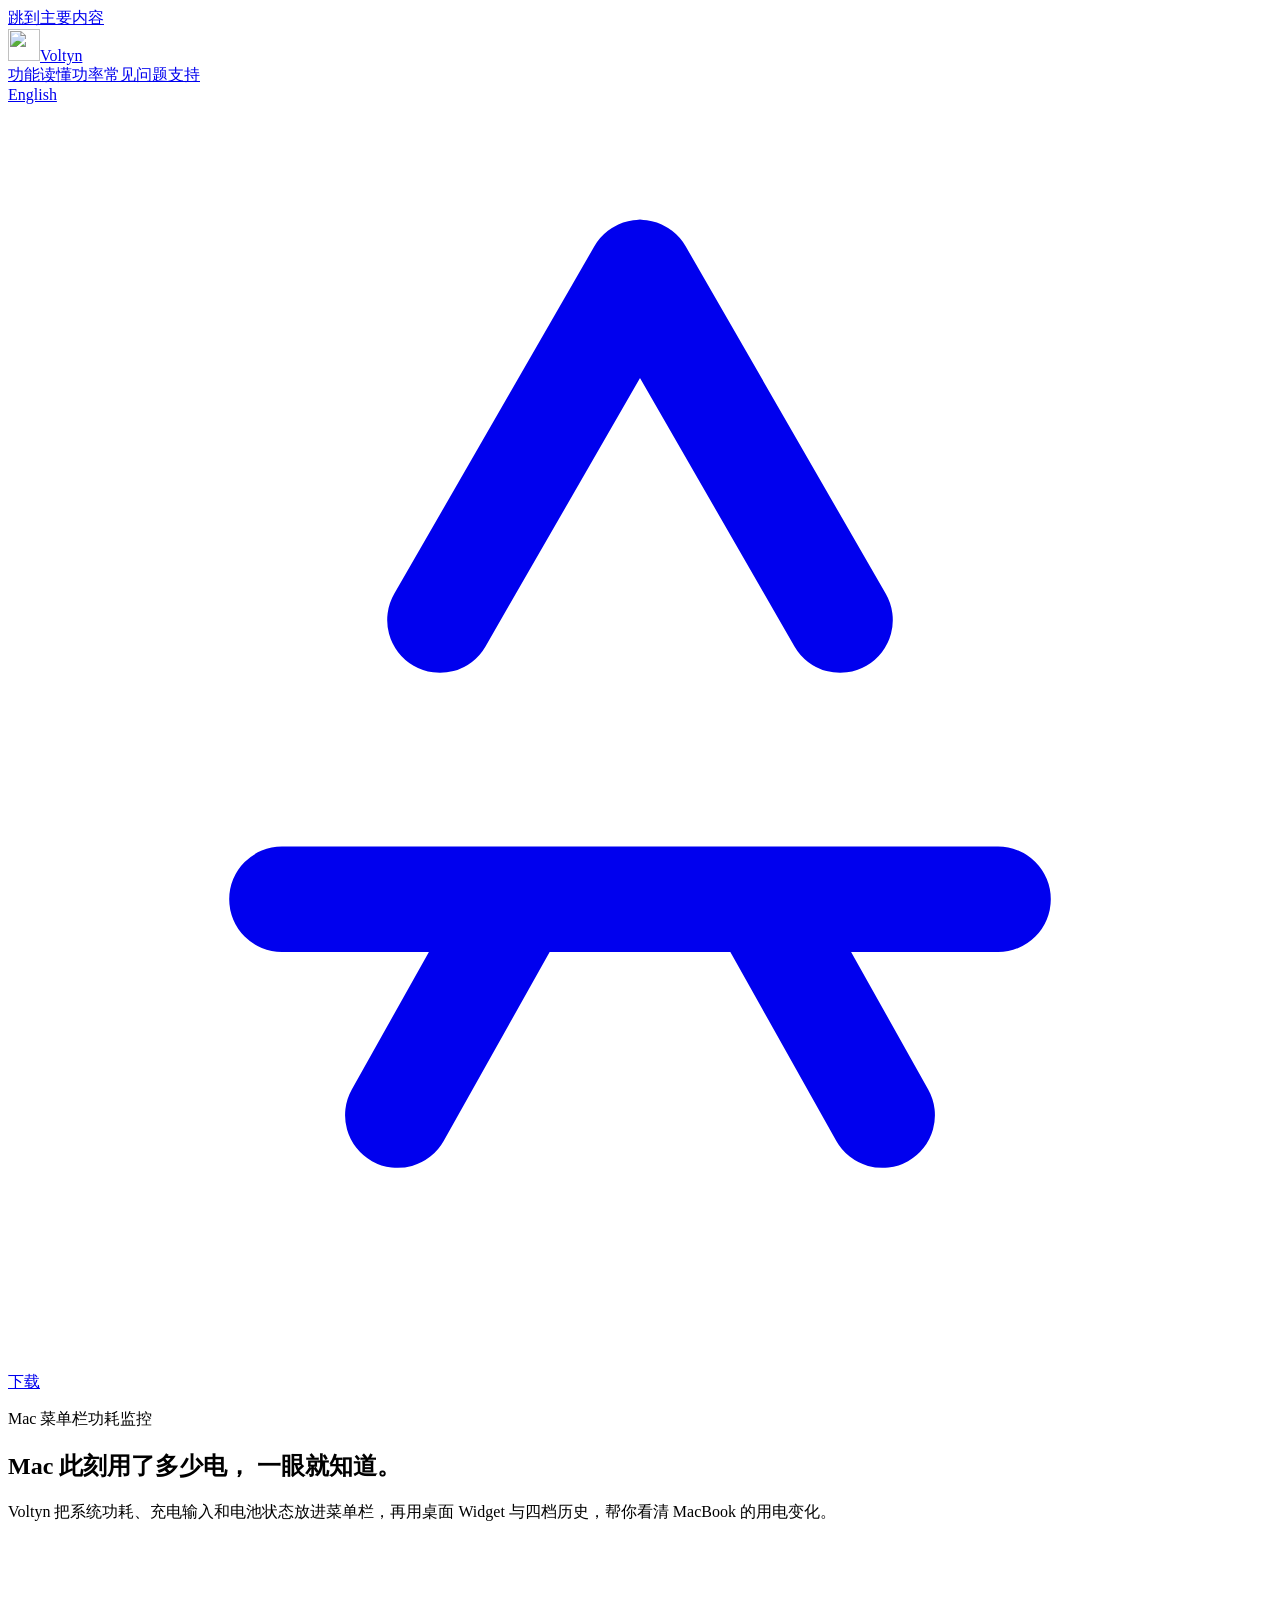
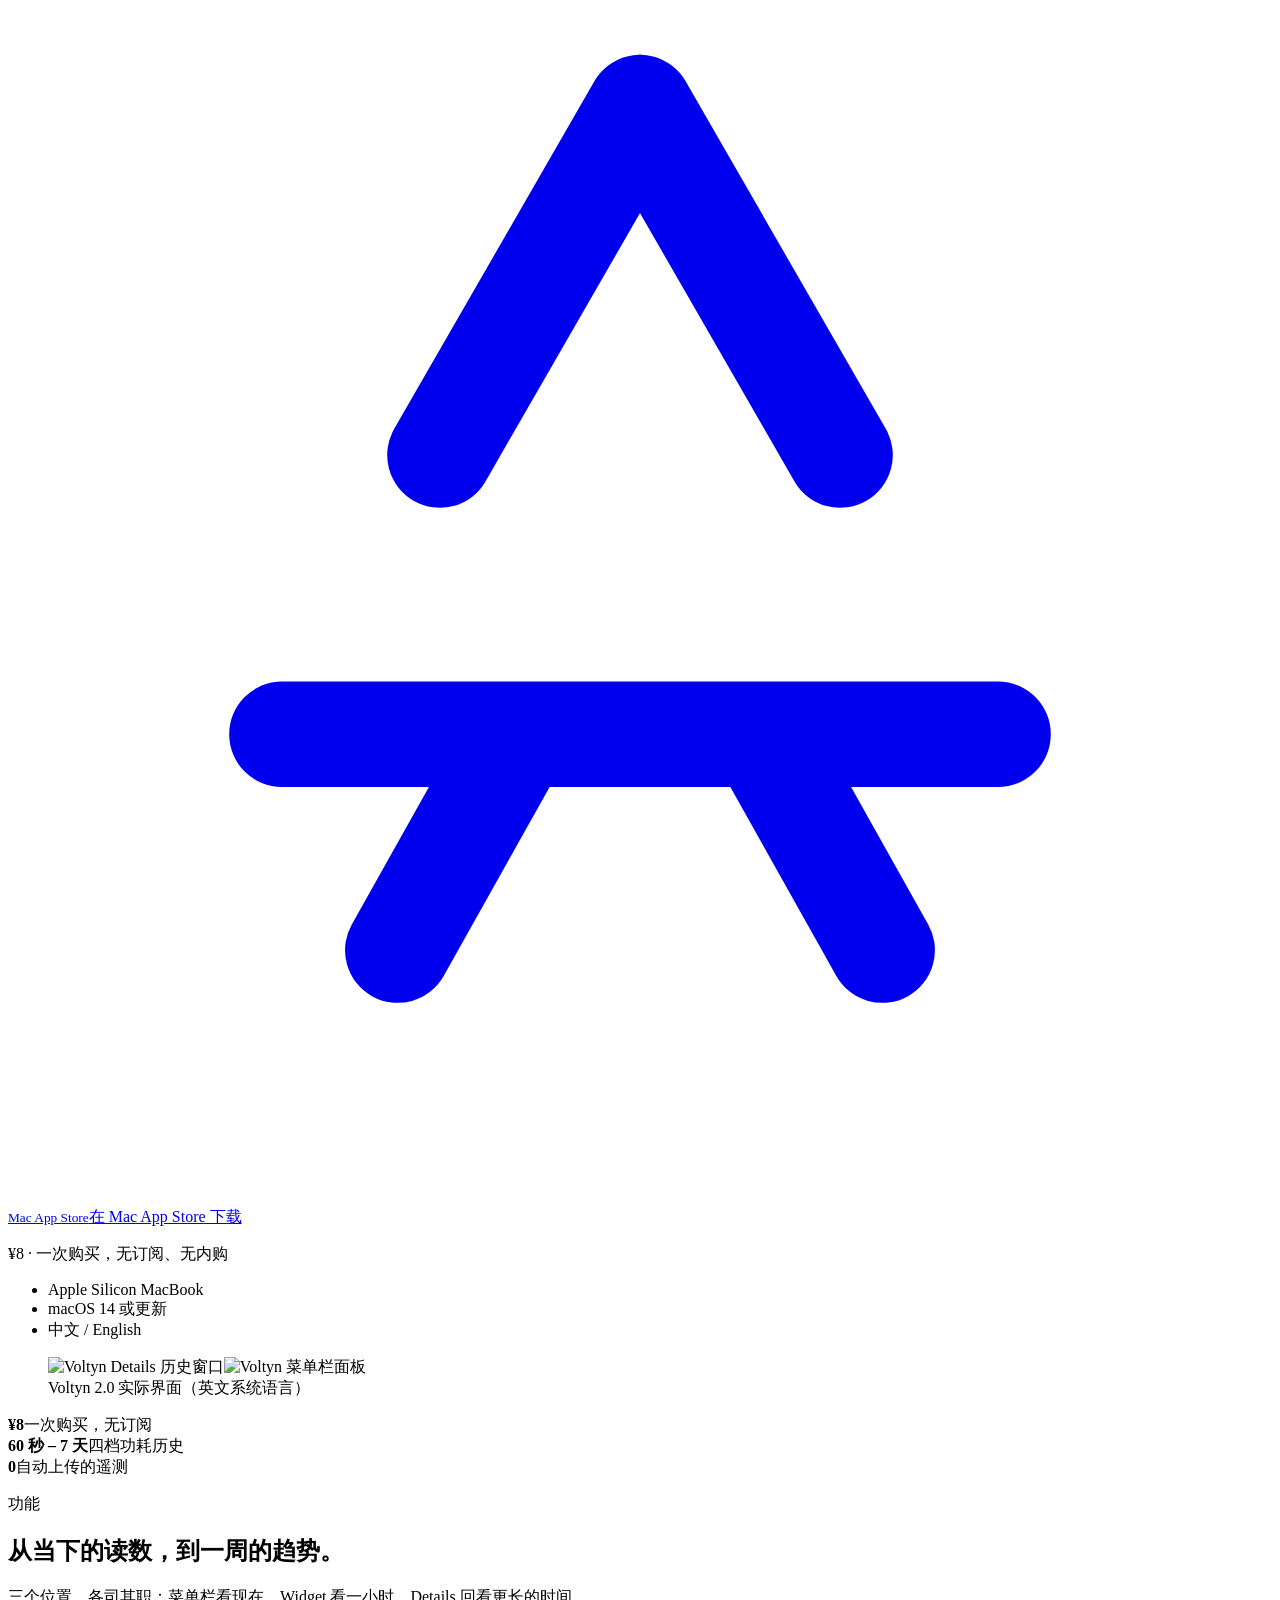
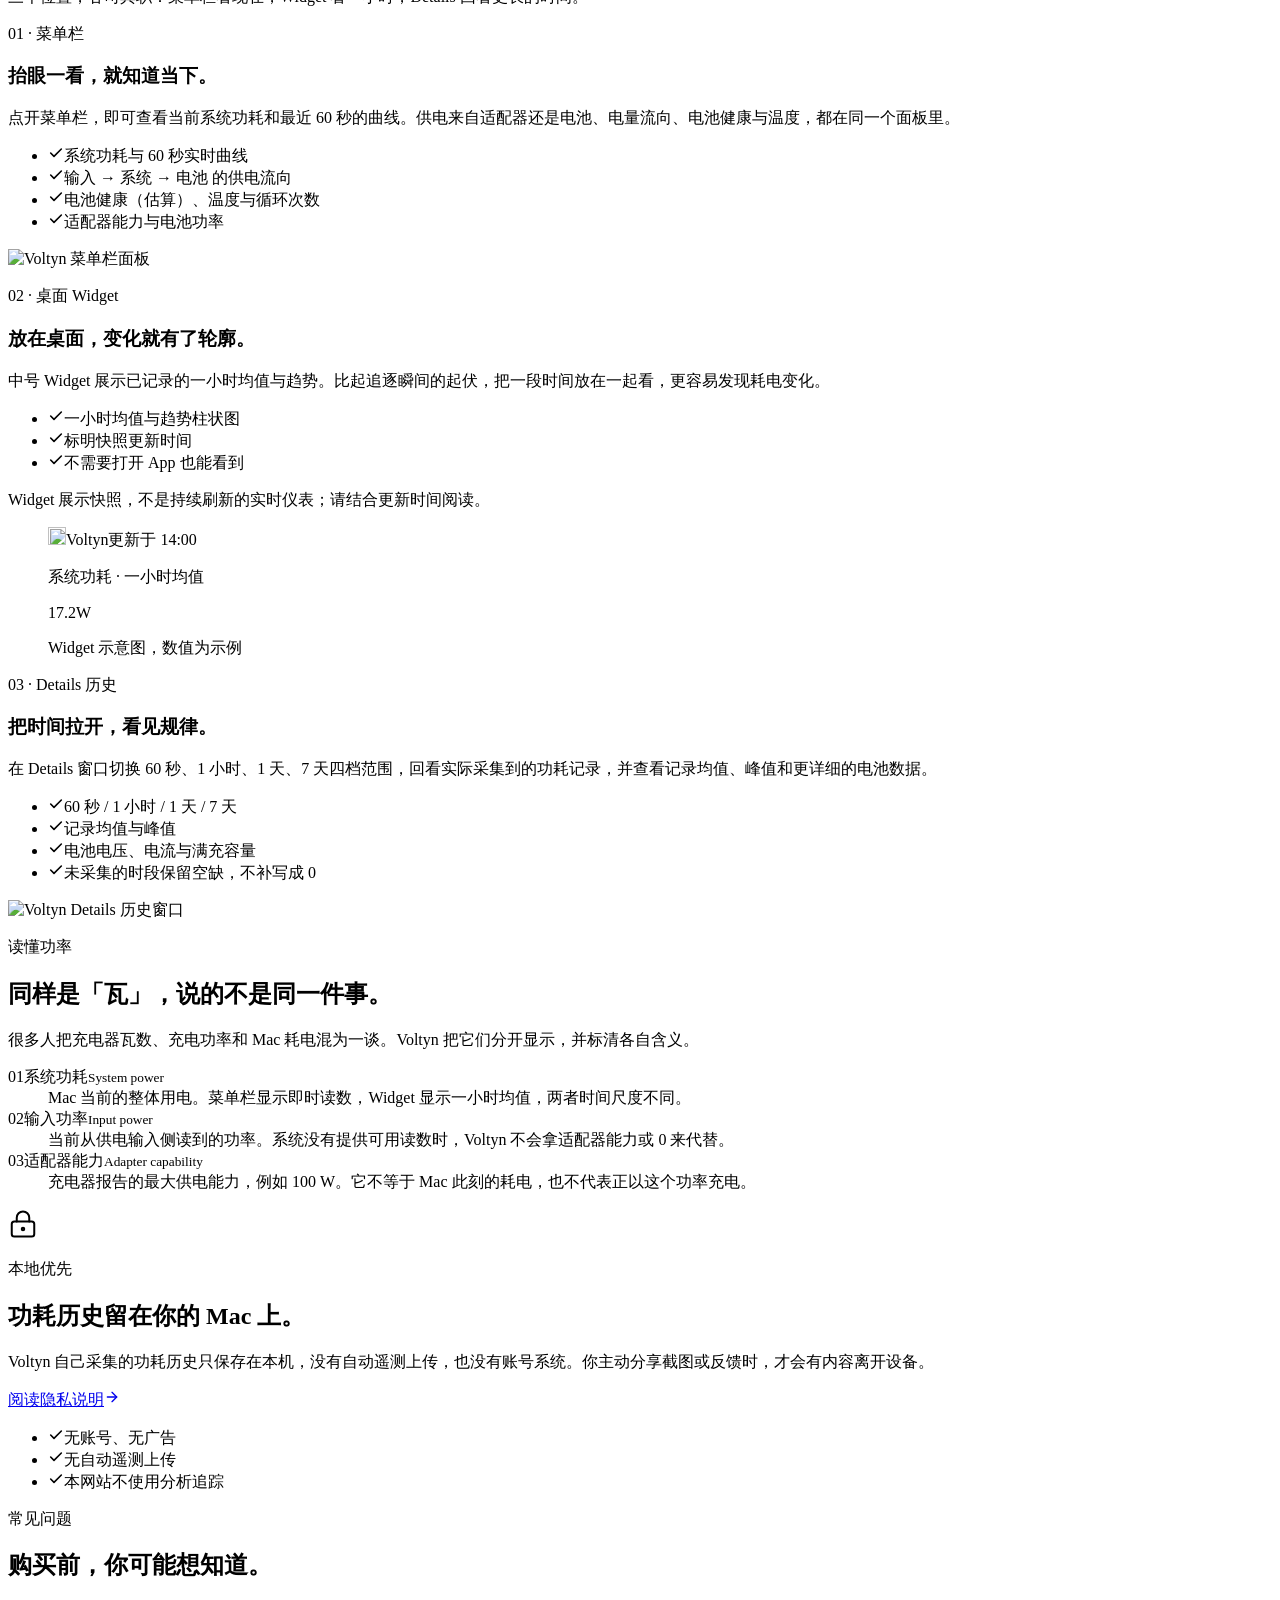
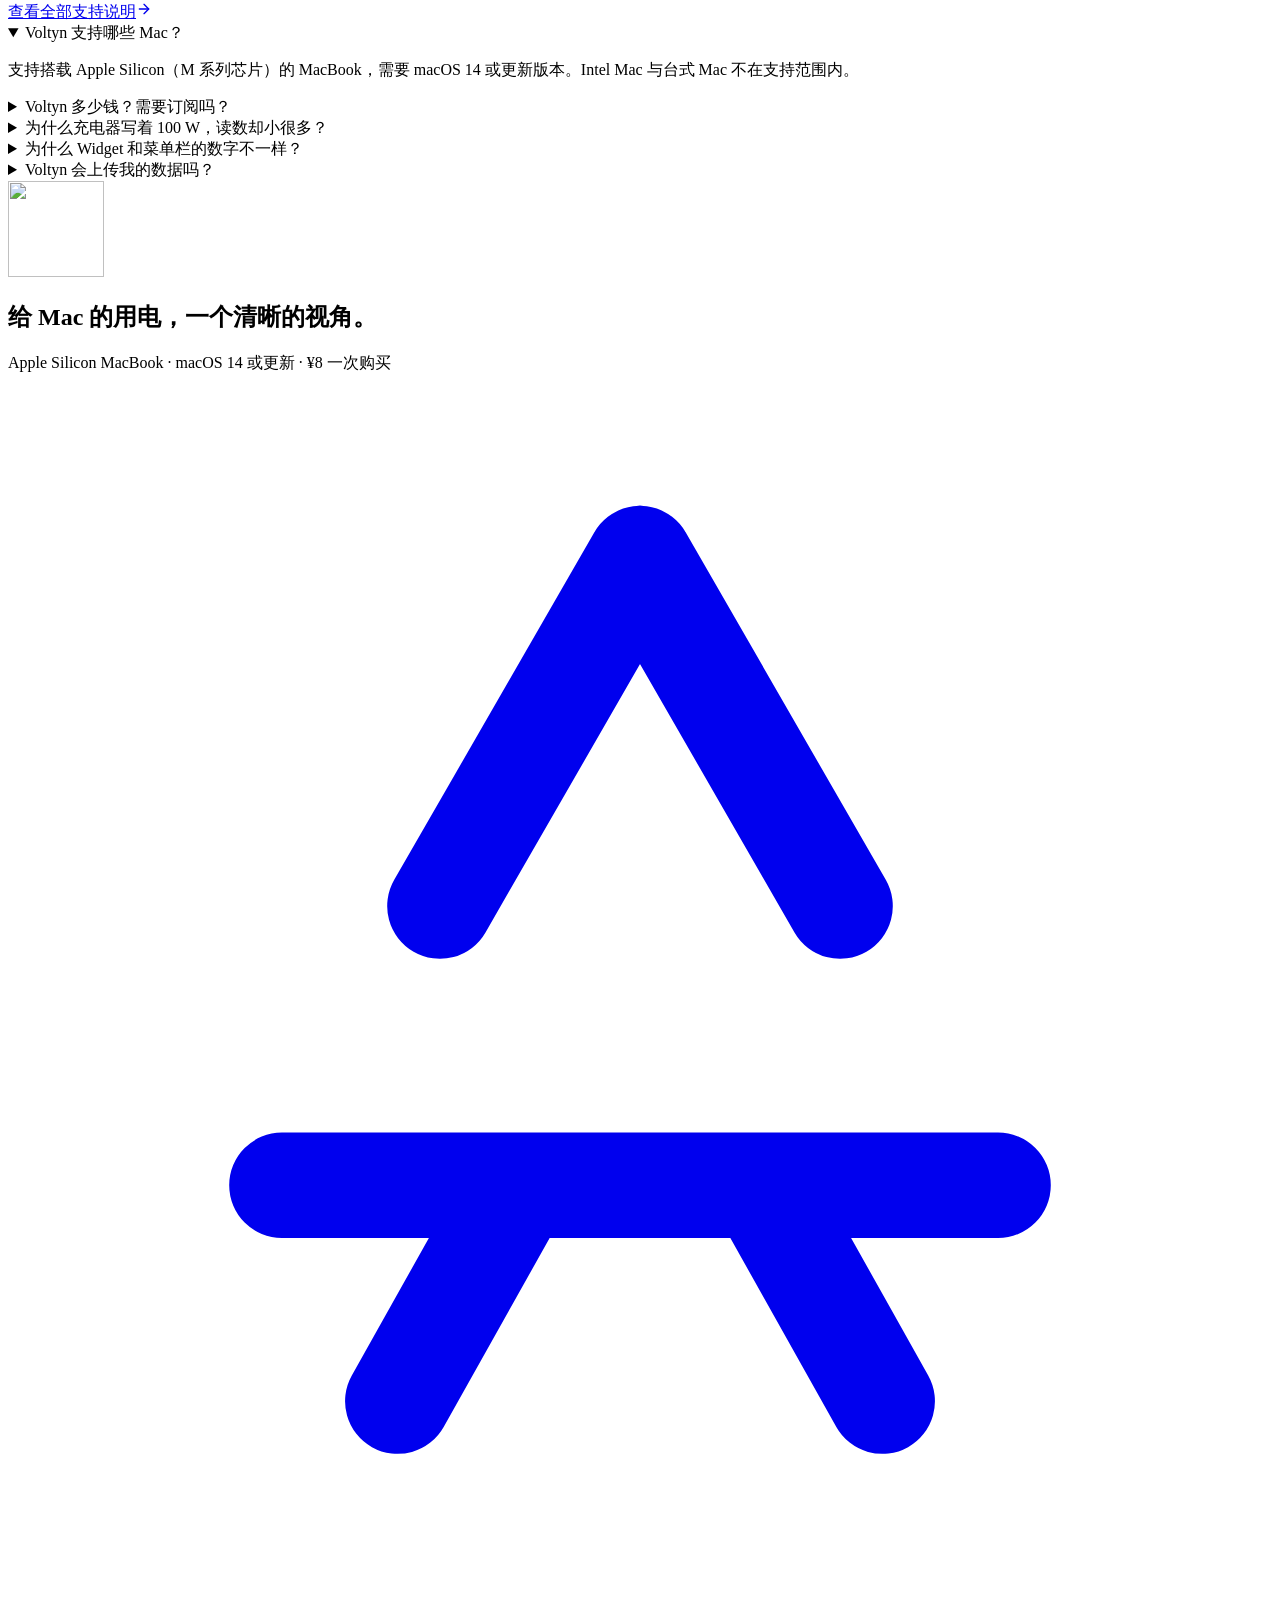
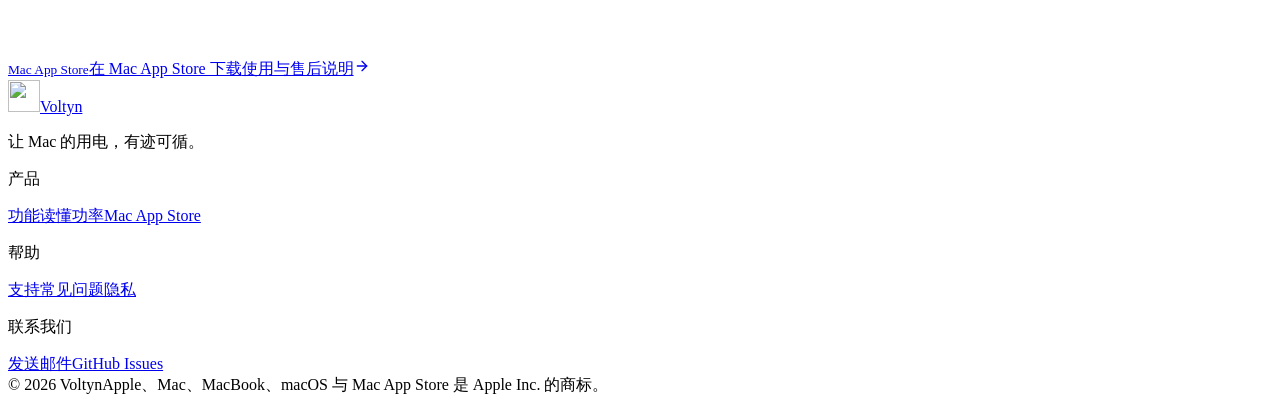
==== commit 11860143: "Publish Voltyn marketing site voltyn-marketing-live-r2 69c5edecad9b Marketing files only; support/ a" ====
--- a/index.html
+++ b/index.html
@@ -1,2 +1,2 @@
-<!DOCTYPE html><html lang="zh-CN"><head><meta charSet="utf-8"/><meta name="viewport" content="width=device-width, initial-scale=1"/><link rel="stylesheet" href="/voltyn-site/_next/static/css/index.BZKp_C6U.css" data-rsc-css-href="/voltyn-site/_next/static/css/index.BZKp_C6U.css" data-precedence="vite-rsc/importer-resources"/><link rel="modulepreload" fetchPriority="low" href="/voltyn-site/_next/static/chunks/index-C4M6Ujhr.js"/><script src="/voltyn-site/_next/static/chunks/rolldown-runtime-C-VP-noh.js" type="module" async=""></script><script src="/voltyn-site/_next/static/chunks/framework-mnyjxtGZ.js" type="module" async=""></script><script src="/voltyn-site/_next/static/chunks/navigation-errors-CD2QbF1Q.js" type="module" async=""></script><link rel="modulepreload" href="/voltyn-site/_next/static/chunks/layout-segment-context-D7QwiucR.js" crossorigin=""/><link rel="modulepreload" href="/voltyn-site/_next/static/chunks/navigation-DTG6GMqQ.js" crossorigin=""/><link rel="modulepreload" href="/voltyn-site/_next/static/chunks/store-button-BpnetNXE.js" crossorigin=""/><link rel="modulepreload" href="/voltyn-site/_next/static/chunks/createLucideIcon-i4zIM2IO.js" crossorigin=""/><link rel="modulepreload" href="/voltyn-site/_next/static/chunks/Icon-4mGfItOJ.js" crossorigin=""/><title>Voltyn · 让 Mac 的用电，有迹可循</title><meta name="description" content="在菜单栏看当下，用桌面 Widget 看趋势，在 Details 中回看四档历史。适用于 Apple Silicon MacBook，macOS 14 及以上。"/><meta name="application-name" content="Voltyn"/><meta name="robots" content="noindex, nofollow"/><meta property="og:title" content="Voltyn · 让 Mac 的用电，有迹可循"/><meta property="og:description" content="在菜单栏看当下，用桌面 Widget 看趋势，在 Details 中回看四档历史。适用于 Apple Silicon MacBook，macOS 14 及以上。"/><meta property="og:site_name" content="Voltyn"/><meta property="og:type" content="website"/><meta property="og:locale" content="zh_CN"/><meta name="twitter:card" content="summary"/><meta name="twitter:title" content="Voltyn · 让 Mac 的用电，有迹可循"/><meta name="twitter:description" content="在菜单栏看当下，用桌面 Widget 看趋势，在 Details 中回看四档历史。适用于 Apple Silicon MacBook，macOS 14 及以上。"/><link rel="icon" href="/voltyn-site/favicon.svg"/><script>Object.assign(((self[Symbol.for("vinext.navigationRuntime")]??={bootstrap:{routeManifest:null},functions:{}}).bootstrap.rsc??={rsc:[]}),{params:{},nav:{"pathname":"/","searchParams":[]}})</script><link rel="modulepreload" href="/voltyn-site/_next/static/chunks/index-C4M6Ujhr.js" />
-</head><body><a href="#main-content" class="skip-link">跳到主要内容</a><header class="site-header"><div class="shell header-inner"><a href="/voltyn-site/" class="wordmark" aria-label="Voltyn 首页"><span class="brand-mark" aria-hidden="true">v</span>voltyn<span class="wordmark-dot" aria-hidden="true">.</span></a><nav class="site-nav" aria-label="主导航"><a href="/voltyn-site/" aria-current="page">认识 Voltyn</a><a href="/voltyn-site/support/">支持与 FAQ</a><a href="/voltyn-site/privacy/">隐私</a></nav><span class="header-status"><span class="status-dot"></span>上架前预览</span></div></header><main id="main-content"><section class="hero shell" aria-labelledby="hero-title"><div class="hero-copy reveal"><p class="eyebrow"><span class="status-dot"></span>为 Apple Silicon MacBook 而作</p><h1 id="hero-title">每一刻的用电，<br/><span>心中有数。</span></h1><p class="hero-description">从菜单栏的一眼，到桌面上的趋势。<br class="desktop-break"/>Voltyn 让 Mac 的用电变化，有迹可循。</p><div class="hero-actions"><button type="button" data-disabled="" tabindex="0" disabled="" data-slot="button" aria-label="App Store 尚未上架，暂不可下载" class="group/button inline-flex shrink-0 items-center justify-center rounded-lg border border-transparent bg-clip-padding text-sm font-medium whitespace-nowrap transition-all outline-none select-none focus-visible:border-ring focus-visible:ring-3 focus-visible:ring-ring/50 active:not-aria-[haspopup]:translate-y-px disabled:pointer-events-none disabled:opacity-50 aria-invalid:border-destructive aria-invalid:ring-3 aria-invalid:ring-destructive/20 dark:aria-invalid:border-destructive/50 dark:aria-invalid:ring-destructive/40 [&amp;_svg]:pointer-events-none [&amp;_svg]:shrink-0 [&amp;_svg:not([class*=&#x27;size-&#x27;])]:size-4 bg-primary text-primary-foreground hover:bg-primary/80 h-8 gap-1.5 px-2.5 has-data-[icon=inline-end]:pr-2 has-data-[icon=inline-start]:pl-2 store-button"><svg xmlns="http://www.w3.org/2000/svg" width="17" height="17" viewBox="0 0 24 24" fill="none" stroke="currentColor" stroke-width="2" stroke-linecap="round" stroke-linejoin="round" class="lucide lucide-clock3 lucide-clock-3" aria-hidden="true"><circle cx="12" cy="12" r="10"></circle><path d="M12 6v6h4"></path></svg>App Store · 敬请期待</button><a class="text-link" href="#experience">认识 Voltyn <svg xmlns="http://www.w3.org/2000/svg" width="18" height="18" viewBox="0 0 24 24" fill="none" stroke="currentColor" stroke-width="2" stroke-linecap="round" stroke-linejoin="round" class="lucide lucide-arrow-down" aria-hidden="true"><path d="M12 5v14"></path><path d="m19 12-7 7-7-7"></path></svg></a></div><p class="launch-note">中国大陆计划售价 <strong>人民币 1 元</strong> · 尚未上架</p><div class="compatibility"><span>macOS 14+</span><span>Apple Silicon MacBook</span></div></div><div class="hero-visual reveal reveal-later"><figure class="power-illustration"><div class="instrument"><div class="instrument-bar"><span>Voltyn / 菜单栏</span><span class="instrument-reading"><span class="tiny-bar"></span>18.6 W</span></div><div class="instrument-body"><div class="instrument-label"><span>系统功耗</span><span class="sample-pill">示例数据</span></div><p class="instrument-number mono">18.6<span>W</span></p><svg class="trend-chart" viewBox="0 0 480 150" role="img" aria-labelledby="hero-trend-title hero-trend-desc" preserveAspectRatio="none"><title id="hero-trend-title">功耗趋势概念图</title><desc id="hero-trend-desc">全部数值为界面说明而虚构，不代表实际设备或已验收版本。<!-- -->曲线中间的断开表示未采集时段，不表示零功耗。</desc><line class="chart-grid" x1="0" y1="25" x2="480" y2="25"></line><line class="chart-grid" x1="0" y1="70" x2="480" y2="70"></line><line class="chart-grid" x1="0" y1="115" x2="480" y2="115"></line><path class="chart-line" d="M2 113 L20 109 L37 115 L54 92 L70 96 L86 85 L101 32 L115 72 L131 65 L145 92 L163 101 L179 86 L195 91 L212 74"></path><path class="chart-line" d="M270 90 L285 84 L301 94 L318 72 L333 77 L349 50 L365 65 L381 38 L399 51 L414 78 L431 74 L447 91 L464 82 L478 87"></path><line class="chart-grid" x1="240" y1="18" x2="240" y2="140" stroke-dasharray="3 6"></line></svg><div class="diagram-footline"><span>60 秒趋势（示意）</span><span>较近</span></div></div></div><div class="floating-summary"><div><p>中号 Widget · 一小时均值</p><strong class="mono">17.2 <span>W</span></strong><p>示例快照 · 14:00</p></div><div class="summary-bars"><svg class="trend-chart" viewBox="0 0 480 150" role="img" aria-labelledby="hero-bars-title hero-bars-desc" preserveAspectRatio="none"><title id="hero-bars-title">小时均值概念图</title><desc id="hero-bars-desc">全部数值为界面说明而虚构，不代表实际设备或已验收版本。<!-- -->柱高是同一小时内的虚构趋势样本，读数为一小时均值。</desc><line class="chart-grid" x1="0" y1="25" x2="480" y2="25"></line><line class="chart-grid" x1="0" y1="70" x2="480" y2="70"></line><line class="chart-grid" x1="0" y1="115" x2="480" y2="115"></line><rect class="chart-bar" x="3" y="108" width="11" height="32" rx="3" fill="currentColor" opacity="0.6"></rect><rect class="chart-bar" x="23" y="98.4" width="11" height="41.6" rx="3" fill="currentColor" opacity="0.6"></rect><rect class="chart-bar" x="43" y="104.8" width="11" height="35.2" rx="3" fill="currentColor" opacity="0.6"></rect><rect class="chart-bar" x="63" y="76" width="11" height="64" rx="3" fill="currentColor" opacity="0.6"></rect><rect class="chart-bar" x="83" y="44" width="11" height="96" rx="3" fill="currentColor" opacity="0.6"></rect><rect class="chart-bar" x="103" y="77.6" width="11" height="62.400000000000006" rx="3" fill="currentColor" opacity="0.6"></rect><rect class="chart-bar" x="123" y="93.6" width="11" height="46.400000000000006" rx="3" fill="currentColor" opacity="0.6"></rect><rect class="chart-bar" x="143" y="80.8" width="11" height="59.2" rx="3" fill="currentColor" opacity="0.6"></rect><rect class="chart-bar" x="163" y="42.39999999999999" width="11" height="97.60000000000001" rx="3" fill="currentColor" opacity="0.6"></rect><rect class="chart-bar" x="183" y="24.799999999999997" width="11" height="115.2" rx="3" fill="currentColor" opacity="0.6"></rect><rect class="chart-bar" x="203" y="44" width="11" height="96" rx="3" fill="currentColor" opacity="0.6"></rect><rect class="chart-bar" x="223" y="64.8" width="11" height="75.2" rx="3" fill="currentColor" opacity="0.6"></rect><rect class="chart-bar" x="243" y="84" width="11" height="56" rx="3" fill="currentColor" opacity="0.6"></rect><rect class="chart-bar" x="263" y="72.8" width="11" height="67.2" rx="3" fill="currentColor" opacity="0.6"></rect><rect class="chart-bar" x="283" y="53.599999999999994" width="11" height="86.4" rx="3" fill="currentColor" opacity="0.6"></rect><rect class="chart-bar" x="303" y="76" width="11" height="64" rx="3" fill="currentColor" opacity="0.6"></rect><rect class="chart-bar" x="323" y="85.6" width="11" height="54.400000000000006" rx="3" fill="currentColor" opacity="0.6"></rect><rect class="chart-bar" x="343" y="92" width="11" height="48" rx="3" fill="currentColor" opacity="0.6"></rect><rect class="chart-bar" x="363" y="68" width="11" height="72" rx="3" fill="currentColor" opacity="0.6"></rect><rect class="chart-bar" x="383" y="56.8" width="11" height="83.2" rx="3" fill="currentColor" opacity="1"></rect><rect class="chart-bar" x="403" y="80.8" width="11" height="59.2" rx="3" fill="currentColor" opacity="1"></rect><rect class="chart-bar" x="423" y="90.4" width="11" height="49.6" rx="3" fill="currentColor" opacity="1"></rect><rect class="chart-bar" x="443" y="101.6" width="11" height="38.400000000000006" rx="3" fill="currentColor" opacity="1"></rect><rect class="chart-bar" x="463" y="95.19999999999999" width="11" height="44.800000000000004" rx="3" fill="currentColor" opacity="1"></rect></svg></div></div><figcaption>界面与数据示意 · 非实测截图</figcaption></figure></div></section><nav class="experience-nav shell" aria-label="产品功能"><a href="#menu-bar"><span class="mono">01</span><span>菜单栏<span class="nav-caption">一眼看当下</span></span><svg xmlns="http://www.w3.org/2000/svg" width="24" height="24" viewBox="0 0 24 24" fill="none" stroke="currentColor" stroke-width="2" stroke-linecap="round" stroke-linejoin="round" class="lucide lucide-arrow-right" aria-hidden="true"><path d="M5 12h14"></path><path d="m12 5 7 7-7 7"></path></svg></a><a href="#widget"><span class="mono">02</span><span>桌面 Widget<span class="nav-caption">顺手看趋势</span></span><svg xmlns="http://www.w3.org/2000/svg" width="24" height="24" viewBox="0 0 24 24" fill="none" stroke="currentColor" stroke-width="2" stroke-linecap="round" stroke-linejoin="round" class="lucide lucide-arrow-right" aria-hidden="true"><path d="M5 12h14"></path><path d="m12 5 7 7-7 7"></path></svg></a><a href="#history"><span class="mono">03</span><span>四档历史<span class="nav-caption">拉开时间看变化</span></span><svg xmlns="http://www.w3.org/2000/svg" width="24" height="24" viewBox="0 0 24 24" fill="none" stroke="currentColor" stroke-width="2" stroke-linecap="round" stroke-linejoin="round" class="lucide lucide-arrow-right" aria-hidden="true"><path d="M5 12h14"></path><path d="m12 5 7 7-7 7"></path></svg></a></nav><section id="experience" class="section shell" aria-labelledby="experience-title"><div class="section-intro"><p class="eyebrow">A QUIETER WAY TO KNOW</p><h2 id="experience-title">用电的来龙去脉，<br/>在熟悉的地方。</h2><p>当下的读数、小时的趋势、已记录的历史。<br/>各有位置，也各有含义。</p></div><div id="menu-bar" class="feature-row"><div class="feature-copy"><span class="feature-index mono">01 / MENU BAR</span><h3>一眼，就知道当下。</h3><p>把系统功耗放在菜单栏，展开后回看 60 秒趋势。工作时抬眼一看，就能了解当前的读数，不必为了一个数字打断手头的事。</p><p class="fine-copy">即时读数会随系统负载变化。它不代表充电器的额定能力。</p><a class="text-link" href="/voltyn-site/support/#readings">读懂这些数字 <svg xmlns="http://www.w3.org/2000/svg" width="17" height="17" viewBox="0 0 24 24" fill="none" stroke="currentColor" stroke-width="2" stroke-linecap="round" stroke-linejoin="round" class="lucide lucide-arrow-right" aria-hidden="true"><path d="M5 12h14"></path><path d="m12 5 7 7-7 7"></path></svg></a></div><figure class="menu-study" aria-label="菜单栏概念示意，18.6 瓦为虚构示例数据"><div class="menu-strip"><span class="menu-app-name">Voltyn</span><span class="menu-word">文件</span><span class="menu-word">显示</span><span class="menu-reading"><span class="tiny-bar"></span>18.6 W</span></div><div class="study-space"><svg xmlns="http://www.w3.org/2000/svg" width="28" height="28" viewBox="0 0 24 24" fill="none" stroke="currentColor" stroke-width="2" stroke-linecap="round" stroke-linejoin="round" class="lucide lucide-panel-top" aria-hidden="true"><rect width="18" height="18" x="3" y="3" rx="2"></rect><path d="M3 9h18"></path></svg><span>让读数，待在视线之内。</span></div><figcaption>菜单栏与数值为示意，非实测截图</figcaption></figure></div><div id="widget" class="feature-row reverse"><figure class="widget-study"><div class="widget-example"><div class="diagram-topline"><span>Voltyn</span><svg xmlns="http://www.w3.org/2000/svg" width="18" height="18" viewBox="0 0 24 24" fill="none" stroke="currentColor" stroke-width="2" stroke-linecap="round" stroke-linejoin="round" class="lucide lucide-layers" aria-hidden="true"><path d="M12.83 2.18a2 2 0 0 0-1.66 0L2.6 6.08a1 1 0 0 0 0 1.83l8.58 3.91a2 2 0 0 0 1.66 0l8.58-3.9a1 1 0 0 0 0-1.83z"></path><path d="M2 12a1 1 0 0 0 .58.91l8.6 3.91a2 2 0 0 0 1.65 0l8.58-3.9A1 1 0 0 0 22 12"></path><path d="M2 17a1 1 0 0 0 .58.91l8.6 3.91a2 2 0 0 0 1.65 0l8.58-3.9A1 1 0 0 0 22 17"></path></svg></div><p class="widget-label">系统功耗 · 小时均值</p><p class="widget-value mono">17.2 <span>W</span></p><svg class="trend-chart" viewBox="0 0 480 150" role="img" aria-labelledby="widget-trend-title widget-trend-desc" preserveAspectRatio="none"><title id="widget-trend-title">小时均值概念图</title><desc id="widget-trend-desc">全部数值为界面说明而虚构，不代表实际设备或已验收版本。<!-- -->柱高是同一小时内的虚构趋势样本，读数为一小时均值。</desc><line class="chart-grid" x1="0" y1="25" x2="480" y2="25"></line><line class="chart-grid" x1="0" y1="70" x2="480" y2="70"></line><line class="chart-grid" x1="0" y1="115" x2="480" y2="115"></line><rect class="chart-bar" x="3" y="108" width="11" height="32" rx="3" fill="currentColor" opacity="0.6"></rect><rect class="chart-bar" x="23" y="98.4" width="11" height="41.6" rx="3" fill="currentColor" opacity="0.6"></rect><rect class="chart-bar" x="43" y="104.8" width="11" height="35.2" rx="3" fill="currentColor" opacity="0.6"></rect><rect class="chart-bar" x="63" y="76" width="11" height="64" rx="3" fill="currentColor" opacity="0.6"></rect><rect class="chart-bar" x="83" y="44" width="11" height="96" rx="3" fill="currentColor" opacity="0.6"></rect><rect class="chart-bar" x="103" y="77.6" width="11" height="62.400000000000006" rx="3" fill="currentColor" opacity="0.6"></rect><rect class="chart-bar" x="123" y="93.6" width="11" height="46.400000000000006" rx="3" fill="currentColor" opacity="0.6"></rect><rect class="chart-bar" x="143" y="80.8" width="11" height="59.2" rx="3" fill="currentColor" opacity="0.6"></rect><rect class="chart-bar" x="163" y="42.39999999999999" width="11" height="97.60000000000001" rx="3" fill="currentColor" opacity="0.6"></rect><rect class="chart-bar" x="183" y="24.799999999999997" width="11" height="115.2" rx="3" fill="currentColor" opacity="0.6"></rect><rect class="chart-bar" x="203" y="44" width="11" height="96" rx="3" fill="currentColor" opacity="0.6"></rect><rect class="chart-bar" x="223" y="64.8" width="11" height="75.2" rx="3" fill="currentColor" opacity="0.6"></rect><rect class="chart-bar" x="243" y="84" width="11" height="56" rx="3" fill="currentColor" opacity="0.6"></rect><rect class="chart-bar" x="263" y="72.8" width="11" height="67.2" rx="3" fill="currentColor" opacity="0.6"></rect><rect class="chart-bar" x="283" y="53.599999999999994" width="11" height="86.4" rx="3" fill="currentColor" opacity="0.6"></rect><rect class="chart-bar" x="303" y="76" width="11" height="64" rx="3" fill="currentColor" opacity="0.6"></rect><rect class="chart-bar" x="323" y="85.6" width="11" height="54.400000000000006" rx="3" fill="currentColor" opacity="0.6"></rect><rect class="chart-bar" x="343" y="92" width="11" height="48" rx="3" fill="currentColor" opacity="0.6"></rect><rect class="chart-bar" x="363" y="68" width="11" height="72" rx="3" fill="currentColor" opacity="0.6"></rect><rect class="chart-bar" x="383" y="56.8" width="11" height="83.2" rx="3" fill="currentColor" opacity="1"></rect><rect class="chart-bar" x="403" y="80.8" width="11" height="59.2" rx="3" fill="currentColor" opacity="1"></rect><rect class="chart-bar" x="423" y="90.4" width="11" height="49.6" rx="3" fill="currentColor" opacity="1"></rect><rect class="chart-bar" x="443" y="101.6" width="11" height="38.400000000000006" rx="3" fill="currentColor" opacity="1"></rect><rect class="chart-bar" x="463" y="95.19999999999999" width="11" height="44.800000000000004" rx="3" fill="currentColor" opacity="1"></rect></svg><div class="diagram-footline"><span>较早</span><span>较近</span></div><p class="snapshot-label">示例快照 · 更新于 14:00</p></div><figcaption>Widget 概念与数据示意，非实测截图</figcaption></figure><div class="feature-copy"><span class="feature-index mono">02 / DESKTOP WIDGET</span><h3>放在桌面，<br/>变化就有了轮廓。</h3><p>用中号 Widget 看已记录的一小时均值与趋势。比起追逐瞬间的起伏，把一段时间放在一起，更容易看清变化。</p><p class="fine-copy">Widget 展示快照，不是持续刷新的实时仪表。请结合更新时间阅读，记录的一小时均值不应与菜单栏即时数值直接比较。</p><a class="text-link" href="/voltyn-site/support/#widget-help">了解 Widget 与更新时间 <svg xmlns="http://www.w3.org/2000/svg" width="17" height="17" viewBox="0 0 24 24" fill="none" stroke="currentColor" stroke-width="2" stroke-linecap="round" stroke-linejoin="round" class="lucide lucide-arrow-right" aria-hidden="true"><path d="M5 12h14"></path><path d="m12 5 7 7-7 7"></path></svg></a></div></div></section><section id="history" class="history-section" aria-labelledby="history-title"><div class="shell history-inner"><div class="history-heading"><div><p class="eyebrow">03 / DETAILS</p><h2 id="history-title">把时间拉开，<br/>看见变化。</h2></div><div class="history-description"><p>在 Details 中，通过 60 秒、1 小时、1 天、7 天四档时间范围回看已经采集的功耗历史。从眼前的波动，看到一段时间里的变化。</p><p>没有采集的时段，就没有历史。空缺不等于零，也不会被补写成真实数据。</p></div></div><figure class="history-chart"><div class="history-chart-heading"><span>系统功耗趋势</span><span class="history-range-count"><strong class="mono">4</strong> 档时间范围</span></div><svg class="trend-chart" viewBox="0 0 480 150" role="img" aria-labelledby="history-trend-title history-trend-desc" preserveAspectRatio="none"><title id="history-trend-title">功耗趋势概念图</title><desc id="history-trend-desc">全部数值为界面说明而虚构，不代表实际设备或已验收版本。<!-- -->曲线中间的断开表示未采集时段，不表示零功耗。</desc><line class="chart-grid" x1="0" y1="25" x2="480" y2="25"></line><line class="chart-grid" x1="0" y1="70" x2="480" y2="70"></line><line class="chart-grid" x1="0" y1="115" x2="480" y2="115"></line><path class="chart-line" d="M2 113 L20 109 L37 115 L54 92 L70 96 L86 85 L101 32 L115 72 L131 65 L145 92 L163 101 L179 86 L195 91 L212 74"></path><path class="chart-line" d="M270 90 L285 84 L301 94 L318 72 L333 77 L349 50 L365 65 L381 38 L399 51 L414 78 L431 74 L447 91 L464 82 L478 87"></path><line class="chart-grid" x1="240" y1="18" x2="240" y2="140" stroke-dasharray="3 6"></line></svg><div class="diagram-footline"><span>已采集的较早记录</span><span>采集空缺</span><span>较近记录</span></div><figcaption>趋势与空缺为示意，非实测数据；四档范围：60 秒、1 小时、1 天、7 天。</figcaption></figure></div></section><section class="section shell" aria-labelledby="readings-title"><div class="section-intro compact"><p class="eyebrow">CLEAR BY DESIGN</p><h2 id="readings-title">同样是瓦，<br/>说的不是同一件事。</h2><p>看清数字之前，先看清它描述的是什么。</p></div><dl class="metric-definitions"><div><dt><span class="mono">01</span>系统功耗</dt><dd>描述 Mac 当前的系统用电情况。菜单栏的即时读数和 Widget 的小时均值，需要放在各自的时间尺度下理解。</dd></div><div><dt><span class="mono">02</span>适配器能力</dt><dd>描述适配器可提供的供电能力，不是 Mac 此刻的耗电量，也不代表它正在以这个功率充电。</dd></div><div><dt><span class="mono">03</span>输入功率</dt><dd>描述供电输入侧的数据，以系统能提供的信息为限。没有可用值时，不应拿适配器能力或零来代替。</dd></div></dl><a class="text-link" href="/voltyn-site/support/#readings">查看完整读数说明 <svg xmlns="http://www.w3.org/2000/svg" width="17" height="17" viewBox="0 0 24 24" fill="none" stroke="currentColor" stroke-width="2" stroke-linecap="round" stroke-linejoin="round" class="lucide lucide-arrow-right" aria-hidden="true"><path d="M5 12h14"></path><path d="m12 5 7 7-7 7"></path></svg></a></section><section class="privacy-feature shell" aria-labelledby="privacy-title"><div class="privacy-symbol"><svg xmlns="http://www.w3.org/2000/svg" width="38" height="38" viewBox="0 0 24 24" fill="none" stroke="currentColor" stroke-width="1.4" stroke-linecap="round" stroke-linejoin="round" class="lucide lucide-lock-keyhole" aria-hidden="true"><circle cx="12" cy="16" r="1"></circle><rect x="3" y="10" width="18" height="12" rx="2"></rect><path d="M7 10V7a5 5 0 0 1 10 0v3"></path></svg></div><div><p class="eyebrow">LOCAL FIRST</p><h2 id="privacy-title">历史留在本机。<br/>分享由你决定。</h2><p>App 自己记录的功耗历史保存在本地，没有自动遥测上传。主动反馈时，请只分享你愿意提供的内容。</p><p class="fine-copy">诊断预览与导出仍在开发中，尚未作为已验收功能提供。</p><a class="text-link" href="/voltyn-site/privacy/">阅读隐私说明 <svg xmlns="http://www.w3.org/2000/svg" width="17" height="17" viewBox="0 0 24 24" fill="none" stroke="currentColor" stroke-width="2" stroke-linecap="round" stroke-linejoin="round" class="lucide lucide-arrow-right" aria-hidden="true"><path d="M5 12h14"></path><path d="m12 5 7 7-7 7"></path></svg></a></div><ul class="privacy-points"><li><svg xmlns="http://www.w3.org/2000/svg" width="17" height="17" viewBox="0 0 24 24" fill="none" stroke="currentColor" stroke-width="2" stroke-linecap="round" stroke-linejoin="round" class="lucide lucide-check" aria-hidden="true"><path d="M20 6 9 17l-5-5"></path></svg>本网站不加入分析追踪</li><li><svg xmlns="http://www.w3.org/2000/svg" width="17" height="17" viewBox="0 0 24 24" fill="none" stroke="currentColor" stroke-width="2" stroke-linecap="round" stroke-linejoin="round" class="lucide lucide-check" aria-hidden="true"><path d="M20 6 9 17l-5-5"></path></svg>不加载第三方字体</li><li><svg xmlns="http://www.w3.org/2000/svg" width="17" height="17" viewBox="0 0 24 24" fill="none" stroke="currentColor" stroke-width="2" stroke-linecap="round" stroke-linejoin="round" class="lucide lucide-check" aria-hidden="true"><path d="M20 6 9 17l-5-5"></path></svg>不接收诊断文件上传</li></ul></section><section class="launch-section shell" aria-labelledby="launch-title"><div><p class="eyebrow"><svg xmlns="http://www.w3.org/2000/svg" width="15" height="15" viewBox="0 0 24 24" fill="none" stroke="currentColor" stroke-width="2" stroke-linecap="round" stroke-linejoin="round" class="lucide lucide-sparkles" aria-hidden="true"><path d="M11.017 2.814a1 1 0 0 1 1.966 0l1.051 5.558a2 2 0 0 0 1.594 1.594l5.558 1.051a1 1 0 0 1 0 1.966l-5.558 1.051a2 2 0 0 0-1.594 1.594l-1.051 5.558a1 1 0 0 1-1.966 0l-1.051-5.558a2 2 0 0 0-1.594-1.594l-5.558-1.051a1 1 0 0 1 0-1.966l5.558-1.051a2 2 0 0 0 1.594-1.594z"></path><path d="M20 2v4"></path><path d="M22 4h-4"></path><circle cx="4" cy="20" r="2"></circle></svg>正在准备上架</p><h2 id="launch-title">给 Mac 的用电，<br/>一个清晰的视角。</h2><p>适用于 Apple Silicon MacBook · macOS 14 及以上</p></div><div class="launch-card"><p>中国大陆计划售价</p><p class="launch-price"><span>¥</span>1<span class="price-unit">人民币</span></p><button type="button" data-disabled="" tabindex="0" disabled="" data-slot="button" aria-label="App Store 尚未上架，暂不可下载" class="group/button inline-flex shrink-0 items-center justify-center rounded-lg border border-transparent bg-clip-padding text-sm font-medium whitespace-nowrap transition-all outline-none select-none focus-visible:border-ring focus-visible:ring-3 focus-visible:ring-ring/50 active:not-aria-[haspopup]:translate-y-px disabled:pointer-events-none disabled:opacity-50 aria-invalid:border-destructive aria-invalid:ring-3 aria-invalid:ring-destructive/20 dark:aria-invalid:border-destructive/50 dark:aria-invalid:ring-destructive/40 [&amp;_svg]:pointer-events-none [&amp;_svg]:shrink-0 [&amp;_svg:not([class*=&#x27;size-&#x27;])]:size-4 bg-primary text-primary-foreground hover:bg-primary/80 h-8 gap-1.5 px-2.5 has-data-[icon=inline-end]:pr-2 has-data-[icon=inline-start]:pl-2 store-button"><svg xmlns="http://www.w3.org/2000/svg" width="17" height="17" viewBox="0 0 24 24" fill="none" stroke="currentColor" stroke-width="2" stroke-linecap="round" stroke-linejoin="round" class="lucide lucide-clock3 lucide-clock-3" aria-hidden="true"><circle cx="12" cy="12" r="10"></circle><path d="M12 6v6h4"></path></svg>App Store · 敬请期待</button><p class="fine-copy">尚未上架。最终可购买状态及价格以正式 App Store 页面为准。</p><a class="text-link" href="/voltyn-site/support/">先看看使用与售后说明 <svg xmlns="http://www.w3.org/2000/svg" width="16" height="16" viewBox="0 0 24 24" fill="none" stroke="currentColor" stroke-width="2" stroke-linecap="round" stroke-linejoin="round" class="lucide lucide-arrow-right" aria-hidden="true"><path d="M5 12h14"></path><path d="m12 5 7 7-7 7"></path></svg></a></div></section></main><footer class="site-footer shell"><div class="footer-top"><a href="/voltyn-site/" class="wordmark" aria-label="返回 Voltyn 首页">voltyn<span class="wordmark-dot">.</span></a><p>让 Mac 的用电，有迹可循。</p><nav aria-label="页脚导航"><a href="/voltyn-site/support/">支持与 FAQ</a><a href="/voltyn-site/privacy/">隐私说明</a><a href="/voltyn-site/support/#contact">联系我们</a></nav></div><div class="footer-bottom"><span>© 2026 Voltyn</span><span>Apple、Mac、MacBook 与 macOS 是 Apple Inc. 的商标。</span><span>网站预览 · 尚未上架</span></div></footer><script type="module" src="/voltyn-site/_next/static/chunks/index-C4M6Ujhr.js" id="_R_" async=""></script><script>((self[Symbol.for("vinext.navigationRuntime")]??={bootstrap:{routeManifest:null},functions:{}}).bootstrap.rsc??={rsc:[]}).rsc.push("0:{\"page:/\":\"$L1\",\"layout:/\":\"$L2\",\"route:/\":\"$L3\",\"__route\":\"route:/\",\"__interceptionContext\":null,\"__layoutIds\":[\"layout:/\"],\"__rootLayout\":\"/\",\"__bfcacheSegmentIdentities\":{\"layout:/\":\"[\\\"layout\\\",\\\"layout:/\\\",\\\"root-boundary:/\\\",\\\"\\\"]\",\"page:/\":\"[\\\"page\\\",\\\"page:/\\\",\\\"root-boundary:/\\\",\\\"\\\"]\"},\"__srcPage\":[\"page\"],\"__layoutFlags\":{\"layout:/\":\"s\"},\"__artifactCompatibility\":{\"schemaVersion\":1,\"graphVersion\":\"app-route-graph:1177fd80f83fa7b0\",\"deploymentVersion\":\"1cf92430-d838-495a-9473-01e7f4e5ef6a\",\"appElementsSchemaVersion\":1,\"rscPayloadSchemaVersion\":1,\"rootBoundaryId\":\"/\",\"renderEpoch\":null}}\n")</script><script>((self[Symbol.for("vinext.navigationRuntime")]??={bootstrap:{routeManifest:null},functions:{}}).bootstrap.rsc??={rsc:[]}).rsc.push("4:I[\"87965675eb05\",[],\"Navigation\",1]\n")</script><script>((self[Symbol.for("vinext.navigationRuntime")]??={bootstrap:{routeManifest:null},functions:{}}).bootstrap.rsc??={rsc:[]}).rsc.push("5:I[\"8c0f216c4604\",[],\"Children\",1]\n")</script><script>((self[Symbol.for("vinext.navigationRuntime")]??={bootstrap:{routeManifest:null},functions:{}}).bootstrap.rsc??={rsc:[]}).rsc.push("6:I[\"593f344dc510\",[],\"GlobalErrorBoundary\",1]\n")</script><script>((self[Symbol.for("vinext.navigationRuntime")]??={bootstrap:{routeManifest:null},functions:{}}).bootstrap.rsc??={rsc:[]}).rsc.push("7:I[\"0b874ad30386\",[],\"default\",1]\n")</script><script>((self[Symbol.for("vinext.navigationRuntime")]??={bootstrap:{routeManifest:null},functions:{}}).bootstrap.rsc??={rsc:[]}).rsc.push("8:I[\"593f344dc510\",[],\"ErrorBoundary\",1]\n")</script><script>((self[Symbol.for("vinext.navigationRuntime")]??={bootstrap:{routeManifest:null},functions:{}}).bootstrap.rsc??={rsc:[]}).rsc.push("9:I[\"15c18cfaeeff\",[],\"LayoutSegmentProvider\",1]\n")</script><script>((self[Symbol.for("vinext.navigationRuntime")]??={bootstrap:{routeManifest:null},functions:{}}).bootstrap.rsc??={rsc:[]}).rsc.push("a:I[\"8c0f216c4604\",[],\"Slot\",1]\n")</script><script>((self[Symbol.for("vinext.navigationRuntime")]??={bootstrap:{routeManifest:null},functions:{}}).bootstrap.rsc??={rsc:[]}).rsc.push("b:I[\"593f344dc510\",[],\"NotFoundBoundary\",1]\n")</script><script>((self[Symbol.for("vinext.navigationRuntime")]??={bootstrap:{routeManifest:null},functions:{}}).bootstrap.rsc??={rsc:[]}).rsc.push("c:I[\"9276801271d6\",[],\"AppRouterScrollTarget\",1]\n")</script><script>((self[Symbol.for("vinext.navigationRuntime")]??={bootstrap:{routeManifest:null},functions:{}}).bootstrap.rsc??={rsc:[]}).rsc.push("d:I[\"593f344dc510\",[],\"RedirectBoundary\",1]\n")</script><script>((self[Symbol.for("vinext.navigationRuntime")]??={bootstrap:{routeManifest:null},functions:{}}).bootstrap.rsc??={rsc:[]}).rsc.push(":HL[\"/voltyn-site/_next/static/css/index.BZKp_C6U.css\",\"style\"     ]\n")</script><script>((self[Symbol.for("vinext.navigationRuntime")]??={bootstrap:{routeManifest:null},functions:{}}).bootstrap.rsc??={rsc:[]}).rsc.push("2:[[[\"$\",\"link\",\"css:/voltyn-site/_next/static/css/index.BZKp_C6U.css\",{\"rel\":\"stylesheet\",\"precedence\":\"vite-rsc/importer-resources\",\"href\":\"/voltyn-site/_next/static/css/index.BZKp_C6U.css\",\"data-rsc-css-href\":\"/voltyn-site/_next/static/css/index.BZKp_C6U.css\"}],\"$undefined\"],[\"$\",\"html\",null,{\"lang\":\"zh-CN\",\"children\":[\"$\",\"body\",null,{\"children\":[[\"$\",\"a\",null,{\"href\":\"#main-content\",\"className\":\"skip-link\",\"children\":\"跳到主要内容\"}],[\"$\",\"header\",null,{\"className\":\"site-header\",\"children\":[\"$\",\"div\",null,{\"className\":\"shell header-inner\",\"children\":[[\"$\",\"a\",null,{\"href\":\"/voltyn-site/\",\"className\":\"wordmark\",\"aria-label\":\"Voltyn 首页\",\"children\":[[\"$\",\"span\",null,{\"className\":\"brand-mark\",\"aria-hidden\":\"true\",\"children\":\"v\"}],\"voltyn\",[\"$\",\"span\",null,{\"className\":\"wordmark-dot\",\"aria-hidden\":\"true\",\"children\":\".\"}]]}],[\"$\",\"$L4\",null,{}],[\"$\",\"span\",null,{\"className\":\"header-status\",\"children\":[[\"$\",\"span\",null,{\"className\":\"status-dot\"}],\"上架前预览\"]}]]}]}],[\"$\",\"$L5\",null,{}],[\"$\",\"footer\",null,{\"className\":\"site-footer shell\",\"children\":[[\"$\",\"div\",null,{\"className\":\"footer-top\",\"children\":[[\"$\",\"a\",null,{\"href\":\"/voltyn-site/\",\"className\":\"wordmark\",\"aria-label\":\"返回 Voltyn 首页\",\"children\":[\"voltyn\",[\"$\",\"span\",null,{\"className\":\"wordmark-dot\",\"children\":\".\"}]]}],[\"$\",\"p\",null,{\"children\":\"让 Mac 的用电，有迹可循。\"}],[\"$\",\"nav\",null,{\"aria-label\":\"页脚导航\",\"children\":[[\"$\",\"a\",null,{\"href\":\"/voltyn-site/support/\",\"children\":\"支持与 FAQ\"}],[\"$\",\"a\",null,{\"href\":\"/voltyn-site/privacy/\",\"children\":\"隐私说明\"}],[\"$\",\"a\",null,{\"href\":\"/voltyn-site/support/#contact\",\"children\":\"联系我们\"}]]}]]}],[\"$\",\"div\",null,{\"className\":\"footer-bottom\",\"children\":[[\"$\",\"span\",null,{\"children\":\"© 2026 Voltyn\"}],[\"$\",\"span\",null,{\"children\":\"Apple、Mac、MacBook 与 macOS 是 Apple Inc. 的商标。\"}],[\"$\",\"span\",null,{\"children\":\"网站预览 · 尚未上架\"}]]}]]}]]}]}]]\n")</script><script>((self[Symbol.for("vinext.navigationRuntime")]??={bootstrap:{routeManifest:null},functions:{}}).bootstrap.rsc??={rsc:[]}).rsc.push("3:[[[\"$\",\"meta\",null,{\"charSet\":\"utf-8\"}],[[\"$\",\"title\",\"0\",{\"children\":\"Voltyn · 让 Mac 的用电，有迹可循\"}],[\"$\",\"meta\",\"1\",{\"name\":\"description\",\"content\":\"在菜单栏看当下，用桌面 Widget 看趋势，在 Details 中回看四档历史。适用于 Apple Silicon MacBook，macOS 14 及以上。\"}],[\"$\",\"meta\",\"2\",{\"name\":\"application-name\",\"content\":\"Voltyn\"}],[\"$\",\"meta\",\"3\",{\"name\":\"robots\",\"content\":\"noindex, nofollow\"}],[\"$\",\"meta\",\"4\",{\"property\":\"og:title\",\"content\":\"Voltyn · 让 Mac 的用电，有迹可循\"}],[\"$\",\"meta\",\"5\",{\"property\":\"og:description\",\"content\":\"在菜单栏看当下，用桌面 Widget 看趋势，在 Details 中回看四档历史。适用于 Apple Silicon MacBook，macOS 14 及以上。\"}],[\"$\",\"meta\",\"6\",{\"property\":\"og:site_name\",\"content\":\"Voltyn\"}],[\"$\",\"meta\",\"7\",{\"property\":\"og:type\",\"content\":\"website\"}],[\"$\",\"meta\",\"8\",{\"property\":\"og:locale\",\"content\":\"zh_CN\"}],[\"$\",\"meta\",\"9\",{\"name\":\"twitter:card\",\"content\":\"summary\"}],[\"$\",\"meta\",\"10\",{\"name\":\"twitter:title\",\"content\":\"Voltyn · 让 Mac 的用电，有迹可循\"}],[\"$\",\"meta\",\"11\",{\"name\":\"twitter:description\",\"content\":\"在菜单栏看当下，用桌面 Widget 看趋势，在 Details 中回看四档历史。适用于 Apple Silicon MacBook，macOS 14 及以上。\"}],[\"$\",\"link\",\"12\",{\"data-vinext-streamed-icon\":\"$undefined\",\"rel\":\"icon\",\"href\":\"/voltyn-site/favicon.svg\",\"type\":\"$undefined\",\"sizes\":\"$undefined\",\"color\":\"$undefined\",\"media\":\"$undefined\",\"fetchPriority\":\"$undefined\"}]],[[\"$\",\"meta\",\"0\",{\"name\":\"viewport\",\"content\":\"width=device-width, initial-scale=1\"}]]],[\"$\",\"$L6\",null,{\"fallback\":\"$7\",\"children\":[\"$\",\"$L8\",null,{\"fallback\":\"$7\",\"children\":[\"$\",\"$L9\",null,{\"providerId\":\"layout:/\",\"segmentMap\":{\"children\":[]},\"children\":[\"$\",\"$La\",null,{\"id\":\"layout:/\",\"parallelSlots\":\"$undefined\",\"children\":[\"$\",\"$Lb\",null,{\"resetKey\":\"\",\"fallback\":[\"$\",\"main\",null,{\"id\":\"main-content\",\"className\":\"shell not-found\",\"children\":[[\"$\",\"p\",null,{\"className\":\"eyebrow\",\"children\":\"404 / VOLTYN\"}],[\"$\",\"h1\",null,{\"children\":\"这里还没有页面。\"}],[\"$\",\"p\",null,{\"children\":\"可以回到首页认识 Voltyn，或前往支持中心查找解答。\"}],[\"$\",\"a\",null,{\"className\":\"text-link\",\"href\":\"/voltyn-site/\",\"children\":\"返回首页\"}],[\"$\",\"span\",null,{\"aria-hidden\":\"true\",\"children\":\"　·　\"}],[\"$\",\"a\",null,{\"className\":\"text-link\",\"href\":\"/voltyn-site/support/\",\"children\":\"前往支持中心\"}]]}],\"children\":[\"$\",\"$Lb\",null,{\"resetKey\":\"\",\"fallback\":[\"$\",\"main\",null,{\"id\":\"main-content\",\"className\":\"shell not-found\",\"children\":[[\"$\",\"p\",null,{\"className\":\"eyebrow\",\"children\":\"404 / VOLTYN\"}],[\"$\",\"h1\",null,{\"children\":\"这里还没有页面。\"}],[\"$\",\"p\",null,{\"children\":\"可以回到首页认识 Voltyn，或前往支持中心查找解答。\"}],[\"$\",\"a\",null,{\"className\":\"text-link\",\"href\":\"/voltyn-site/\",\"children\":\"返回首页\"}],[\"$\",\"span\",null,{\"aria-hidden\":\"true\",\"children\":\"　·　\"}],[\"$\",\"a\",null,{\"className\":\"text-link\",\"href\":\"/voltyn-site/support/\",\"children\":\"前往支持中心\"}]]}],\"children\":[\"$\",\"$Lc\",null,{\"children\":[\"$\",\"$Ld\",null,{\"children\":[[\"$\",\"$L9\",null,{\"providerId\":\"page:/\",\"segmentMap\":{\"children\":[\"__PAGE__\"]},\"children\":[\"$\",\"$La\",null,{\"id\":\"page:/\"}]}],null]}]}]}]}]}]}]}]}],null,null]\n")</script><script>((self[Symbol.for("vinext.navigationRuntime")]??={bootstrap:{routeManifest:null},functions:{}}).bootstrap.rsc??={rsc:[]}).rsc.push("e:I[\"6f6c91edbcad\",[],\"StoreButton\",1]\n")</script><script>((self[Symbol.for("vinext.navigationRuntime")]??={bootstrap:{routeManifest:null},functions:{}}).bootstrap.rsc??={rsc:[]}).rsc.push("f:I[\"339f946bc456\",[],\"default\",1]\n")</script><script>((self[Symbol.for("vinext.navigationRuntime")]??={bootstrap:{routeManifest:null},functions:{}}).bootstrap.rsc??={rsc:[]}).rsc.push("1:[\"$\",\"main\",null,{\"id\":\"main-content\",\"children\":[[\"$\",\"section\",null,{\"className\":\"hero shell\",\"aria-labelledby\":\"hero-title\",\"children\":[[\"$\",\"div\",null,{\"className\":\"hero-copy reveal\",\"children\":[[\"$\",\"p\",null,{\"className\":\"eyebrow\",\"children\":[[\"$\",\"span\",null,{\"className\":\"status-dot\"}],\"为 Apple Silicon MacBook 而作\"]}],[\"$\",\"h1\",null,{\"id\":\"hero-title\",\"children\":[\"每一刻的用电，\",[\"$\",\"br\",null,{}],[\"$\",\"span\",null,{\"children\":\"心中有数。\"}]]}],[\"$\",\"p\",null,{\"className\":\"hero-description\",\"children\":[\"从菜单栏的一眼，到桌面上的趋势。\",[\"$\",\"br\",null,{\"className\":\"desktop-break\"}],\"Voltyn 让 Mac 的用电变化，有迹可循。\"]}],[\"$\",\"div\",null,{\"className\":\"hero-actions\",\"children\":[[\"$\",\"$Le\",null,{\"url\":null}],[\"$\",\"a\",null,{\"className\":\"text-link\",\"href\":\"#experience\",\"children\":[\"认识 Voltyn \",[\"$\",\"$Lf\",null,{\"ref\":\"$undefined\",\"iconNode\":[[\"path\",{\"d\":\"M12 5v14\",\"key\":\"s699le\"}],[\"path\",{\"d\":\"m19 12-7 7-7-7\",\"key\":\"1idqje\"}]],\"className\":\"lucide-arrow-down\",\"aria-hidden\":\"true\",\"size\":18}]]}]]}],[\"$\",\"p\",null,{\"className\":\"launch-note\",\"children\":[\"中国大陆计划售价 \",[\"$\",\"strong\",null,{\"children\":\"人民币 1 元\"}],\" · 尚未上架\"]}],[\"$\",\"div\",null,{\"className\":\"compatibility\",\"children\":[[\"$\",\"span\",null,{\"children\":\"macOS 14+\"}],[\"$\",\"span\",null,{\"children\":\"Apple Silicon MacBook\"}]]}]]}],[\"$\",\"div\",null,{\"className\":\"hero-visual reveal reveal-later\",\"children\":[\"$\",\"figure\",null,{\"className\":\"power-illustration\",\"children\":[[\"$\",\"div\",null,{\"className\":\"instrument\",\"children\":[[\"$\",\"div\",null,{\"className\":\"instrument-bar\",\"children\":[[\"$\",\"span\",null,{\"children\":\"Voltyn / 菜单栏\"}],[\"$\",\"span\",null,{\"className\":\"instrument-reading\",\"children\":[[\"$\",\"span\",null,{\"className\":\"tiny-bar\"}],\"18.6 W\"]}]]}],[\"$\",\"div\",null,{\"className\":\"instrument-body\",\"children\":[[\"$\",\"div\",null,{\"className\":\"instrument-label\",\"children\":[[\"$\",\"span\",null,{\"children\":\"系统功耗\"}],[\"$\",\"span\",null,{\"className\":\"sample-pill\",\"children\":\"示例数据\"}]]}],[\"$\",\"p\",null,{\"className\":\"instrument-number mono\",\"children\":[\"18.6\",[\"$\",\"span\",null,{\"children\":\"W\"}]]}],[\"$\",\"svg\",null,{\"className\":\"trend-chart\",\"viewBox\":\"0 0 480 150\",\"role\":\"img\",\"aria-labelledby\":\"hero-trend-title hero-trend-desc\",\"preserveAspectRatio\":\"none\",\"children\":[[\"$\",\"title\",null,{\"id\":\"hero-trend-title\",\"children\":\"功耗趋势概念图\"}],[\"$\",\"desc\",null,{\"id\":\"hero-trend-desc\",\"children\":[\"全部数值为界面说明而虚构，不代表实际设备或已验收版本。\",\"曲线中间的断开表示未采集时段，不表示零功耗。\"]}],[[\"$\",\"line\",\"25\",{\"className\":\"chart-grid\",\"x1\":\"0\",\"y1\":25,\"x2\":\"480\",\"y2\":25}],[\"$\",\"line\",\"70\",{\"className\":\"chart-grid\",\"x1\":\"0\",\"y1\":70,\"x2\":\"480\",\"y2\":70}],[\"$\",\"line\",\"115\",{\"className\":\"chart-grid\",\"x1\":\"0\",\"y1\":115,\"x2\":\"480\",\"y2\":115}]],[[\"$\",\"path\",null,{\"className\":\"chart-line\",\"d\":\"M2 113 L20 109 L37 115 L54 92 L70 96 L86 85 L101 32 L115 72 L131 65 L145 92 L163 101 L179 86 L195 91 L212 74\"}],[\"$\",\"path\",null,{\"className\":\"chart-line\",\"d\":\"M270 90 L285 84 L301 94 L318 72 L333 77 L349 50 L365 65 L381 38 L399 51 L414 78 L431 74 L447 91 L464 82 L478 87\"}],[\"$\",\"line\",null,{\"className\":\"chart-grid\",\"x1\":\"240\",\"y1\":\"18\",\"x2\":\"240\",\"y2\":\"140\",\"strokeDasharray\":\"3 6\"}]]]}],[\"$\",\"div\",null,{\"className\":\"diagram-footline\",\"children\":[[\"$\",\"span\",null,{\"children\":\"60 秒趋势（示意）\"}],[\"$\",\"span\",null,{\"children\":\"较近\"}]]}]]}]]}],[\"$\",\"div\",null,{\"className\":\"floating-summary\",\"children\":[[\"$\",\"div\",null,{\"children\":[[\"$\",\"p\",null,{\"children\":\"中号 Widget · 一小时均值\"}],[\"$\",\"strong\",null,{\"className\":\"mono\",\"children\":[\"17.2 \",[\"$\",\"span\",null,{\"children\":\"W\"}]]}],[\"$\",\"p\",null,{\"children\":\"示例快照 · 14:00\"}]]}],[\"$\",\"div\",null,{\"className\":\"summary-bars\",\"children\":[\"$\",\"svg\",null,{\"className\":\"trend-chart\",\"viewBox\":\"0 0 480 150\",\"role\":\"img\",\"aria-labelledby\":\"hero-bars-title hero-bars-desc\",\"preserveAspectRatio\":\"none\",\"children\":[[\"$\",\"title\",null,{\"id\":\"hero-bars-title\",\"children\":\"小时均值概念图\"}],[\"$\",\"desc\",null,{\"id\":\"hero-bars-desc\",\"children\":[\"全部数值为界面说明而虚构，不代表实际设备或已验收版本。\",\"柱高是同一小时内的虚构趋势样本，读数为一小时均值。\"]}],[[\"$\",\"line\",\"25\",{\"className\":\"chart-grid\",\"x1\":\"0\",\"y1\":25,\"x2\":\"480\",\"y2\":25}],[\"$\",\"line\",\"70\",{\"className\":\"chart-grid\",\"x1\":\"0\",\"y1\":70,\"x2\":\"480\",\"y2\":70}],[\"$\",\"line\",\"115\",{\"className\":\"chart-grid\",\"x1\":\"0\",\"y1\":115,\"x2\":\"480\",\"y2\":115}]],[[\"$\",\"rect\",\"0\",{\"className\":\"chart-bar\",\"x\":3,\"y\":108,\"width\":\"11\",\"height\":32,\"rx\":\"3\",\"fill\":\"currentColor\",\"opacity\":0.6}],[\"$\",\"rect\",\"1\",{\"className\":\"chart-bar\",\"x\":23,\"y\":98.4,\"width\":\"11\",\"height\":41.6,\"rx\":\"3\",\"fill\":\"currentColor\",\"opacity\":0.6}],[\"$\",\"rect\",\"2\",{\"className\":\"chart-bar\",\"x\":43,\"y\":104.8,\"width\":\"11\",\"height\":35.2,\"rx\":\"3\",\"fill\":\"currentColor\",\"opacity\":0.6}],[\"$\",\"rect\",\"3\",{\"className\":\"chart-bar\",\"x\":63,\"y\":76,\"width\":\"11\",\"height\":64,\"rx\":\"3\",\"fill\":\"currentColor\",\"opacity\":0.6}],[\"$\",\"rect\",\"4\",{\"className\":\"chart-bar\",\"x\":83,\"y\":44,\"width\":\"11\",\"height\":96,\"rx\":\"3\",\"fill\":\"currentColor\",\"opacity\":0.6}],[\"$\",\"rect\",\"5\",{\"className\":\"chart-bar\",\"x\":103,\"y\":77.6,\"width\":\"11\",\"height\":62.400000000000006,\"rx\":\"3\",\"fill\":\"currentColor\",\"opacity\":0.6}],[\"$\",\"rect\",\"6\",{\"className\":\"chart-bar\",\"x\":123,\"y\":93.6,\"width\":\"11\",\"height\":46.400000000000006,\"rx\":\"3\",\"fill\":\"currentColor\",\"opacity\":0.6}],[\"$\",\"rect\",\"7\",{\"className\":\"chart-bar\",\"x\":143,\"y\":80.8,\"width\":\"11\",\"height\":59.2,\"rx\":\"3\",\"fill\":\"currentColor\",\"opacity\":0.6}],\"$L10\",\"$L11\",\"$L12\",\"$L13\",\"$L14\",\"$L15\",\"$L16\",\"$L17\",\"$L18\",\"$L19\",\"$L1a\",\"$L1b\",\"$L1c\",\"$L1d\",\"$L1e\",\"$L1f\"]]}]}]]}],\"$L20\"]}]}]]}],\"$L21\",\"$L22\",\"$L23\",\"$L24\",\"$L25\",\"$L26\"]}]\n")</script><script>((self[Symbol.for("vinext.navigationRuntime")]??={bootstrap:{routeManifest:null},functions:{}}).bootstrap.rsc??={rsc:[]}).rsc.push("10:[\"$\",\"rect\",\"8\",{\"className\":\"chart-bar\",\"x\":163,\"y\":42.39999999999999,\"width\":\"11\",\"height\":97.60000000000001,\"rx\":\"3\",\"fill\":\"currentColor\",\"opacity\":0.6}]\n")</script><script>((self[Symbol.for("vinext.navigationRuntime")]??={bootstrap:{routeManifest:null},functions:{}}).bootstrap.rsc??={rsc:[]}).rsc.push("11:[\"$\",\"rect\",\"9\",{\"className\":\"chart-bar\",\"x\":183,\"y\":24.799999999999997,\"width\":\"11\",\"height\":115.2,\"rx\":\"3\",\"fill\":\"currentColor\",\"opacity\":0.6}]\n")</script><script>((self[Symbol.for("vinext.navigationRuntime")]??={bootstrap:{routeManifest:null},functions:{}}).bootstrap.rsc??={rsc:[]}).rsc.push("12:[\"$\",\"rect\",\"10\",{\"className\":\"chart-bar\",\"x\":203,\"y\":44,\"width\":\"11\",\"height\":96,\"rx\":\"3\",\"fill\":\"currentColor\",\"opacity\":0.6}]\n")</script><script>((self[Symbol.for("vinext.navigationRuntime")]??={bootstrap:{routeManifest:null},functions:{}}).bootstrap.rsc??={rsc:[]}).rsc.push("13:[\"$\",\"rect\",\"11\",{\"className\":\"chart-bar\",\"x\":223,\"y\":64.8,\"width\":\"11\",\"height\":75.2,\"rx\":\"3\",\"fill\":\"currentColor\",\"opacity\":0.6}]\n")</script><script>((self[Symbol.for("vinext.navigationRuntime")]??={bootstrap:{routeManifest:null},functions:{}}).bootstrap.rsc??={rsc:[]}).rsc.push("14:[\"$\",\"rect\",\"12\",{\"className\":\"chart-bar\",\"x\":243,\"y\":84,\"width\":\"11\",\"height\":56,\"rx\":\"3\",\"fill\":\"currentColor\",\"opacity\":0.6}]\n")</script><script>((self[Symbol.for("vinext.navigationRuntime")]??={bootstrap:{routeManifest:null},functions:{}}).bootstrap.rsc??={rsc:[]}).rsc.push("15:[\"$\",\"rect\",\"13\",{\"className\":\"chart-bar\",\"x\":263,\"y\":72.8,\"width\":\"11\",\"height\":67.2,\"rx\":\"3\",\"fill\":\"currentColor\",\"opacity\":0.6}]\n")</script><script>((self[Symbol.for("vinext.navigationRuntime")]??={bootstrap:{routeManifest:null},functions:{}}).bootstrap.rsc??={rsc:[]}).rsc.push("16:[\"$\",\"rect\",\"14\",{\"className\":\"chart-bar\",\"x\":283,\"y\":53.599999999999994,\"width\":\"11\",\"height\":86.4,\"rx\":\"3\",\"fill\":\"currentColor\",\"opacity\":0.6}]\n")</script><script>((self[Symbol.for("vinext.navigationRuntime")]??={bootstrap:{routeManifest:null},functions:{}}).bootstrap.rsc??={rsc:[]}).rsc.push("17:[\"$\",\"rect\",\"15\",{\"className\":\"chart-bar\",\"x\":303,\"y\":76,\"width\":\"11\",\"height\":64,\"rx\":\"3\",\"fill\":\"currentColor\",\"opacity\":0.6}]\n")</script><script>((self[Symbol.for("vinext.navigationRuntime")]??={bootstrap:{routeManifest:null},functions:{}}).bootstrap.rsc??={rsc:[]}).rsc.push("18:[\"$\",\"rect\",\"16\",{\"className\":\"chart-bar\",\"x\":323,\"y\":85.6,\"width\":\"11\",\"height\":54.400000000000006,\"rx\":\"3\",\"fill\":\"currentColor\",\"opacity\":0.6}]\n")</script><script>((self[Symbol.for("vinext.navigationRuntime")]??={bootstrap:{routeManifest:null},functions:{}}).bootstrap.rsc??={rsc:[]}).rsc.push("19:[\"$\",\"rect\",\"17\",{\"className\":\"chart-bar\",\"x\":343,\"y\":92,\"width\":\"11\",\"height\":48,\"rx\":\"3\",\"fill\":\"currentColor\",\"opacity\":0.6}]\n")</script><script>((self[Symbol.for("vinext.navigationRuntime")]??={bootstrap:{routeManifest:null},functions:{}}).bootstrap.rsc??={rsc:[]}).rsc.push("1a:[\"$\",\"rect\",\"18\",{\"className\":\"chart-bar\",\"x\":363,\"y\":68,\"width\":\"11\",\"height\":72,\"rx\":\"3\",\"fill\":\"currentColor\",\"opacity\":0.6}]\n")</script><script>((self[Symbol.for("vinext.navigationRuntime")]??={bootstrap:{routeManifest:null},functions:{}}).bootstrap.rsc??={rsc:[]}).rsc.push("1b:[\"$\",\"rect\",\"19\",{\"className\":\"chart-bar\",\"x\":383,\"y\":56.8,\"width\":\"11\",\"height\":83.2,\"rx\":\"3\",\"fill\":\"currentColor\",\"opacity\":1}]\n")</script><script>((self[Symbol.for("vinext.navigationRuntime")]??={bootstrap:{routeManifest:null},functions:{}}).bootstrap.rsc??={rsc:[]}).rsc.push("1c:[\"$\",\"rect\",\"20\",{\"className\":\"chart-bar\",\"x\":403,\"y\":80.8,\"width\":\"11\",\"height\":59.2,\"rx\":\"3\",\"fill\":\"currentColor\",\"opacity\":1}]\n")</script><script>((self[Symbol.for("vinext.navigationRuntime")]??={bootstrap:{routeManifest:null},functions:{}}).bootstrap.rsc??={rsc:[]}).rsc.push("1d:[\"$\",\"rect\",\"21\",{\"className\":\"chart-bar\",\"x\":423,\"y\":90.4,\"width\":\"11\",\"height\":49.6,\"rx\":\"3\",\"fill\":\"currentColor\",\"opacity\":1}]\n")</script><script>((self[Symbol.for("vinext.navigationRuntime")]??={bootstrap:{routeManifest:null},functions:{}}).bootstrap.rsc??={rsc:[]}).rsc.push("1e:[\"$\",\"rect\",\"22\",{\"className\":\"chart-bar\",\"x\":443,\"y\":101.6,\"width\":\"11\",\"height\":38.400000000000006,\"rx\":\"3\",\"fill\":\"currentColor\",\"opacity\":1}]\n")</script><script>((self[Symbol.for("vinext.navigationRuntime")]??={bootstrap:{routeManifest:null},functions:{}}).bootstrap.rsc??={rsc:[]}).rsc.push("1f:[\"$\",\"rect\",\"23\",{\"className\":\"chart-bar\",\"x\":463,\"y\":95.19999999999999,\"width\":\"11\",\"height\":44.800000000000004,\"rx\":\"3\",\"fill\":\"currentColor\",\"opacity\":1}]\n")</script><script>((self[Symbol.for("vinext.navigationRuntime")]??={bootstrap:{routeManifest:null},functions:{}}).bootstrap.rsc??={rsc:[]}).rsc.push("20:[\"$\",\"figcaption\",null,{\"children\":\"界面与数据示意 · 非实测截图\"}]\n")</script><script>((self[Symbol.for("vinext.navigationRuntime")]??={bootstrap:{routeManifest:null},functions:{}}).bootstrap.rsc??={rsc:[]}).rsc.push("21:[\"$\",\"nav\",null,{\"className\":\"experience-nav shell\",\"aria-label\":\"产品功能\",\"children\":[[\"$\",\"a\",null,{\"href\":\"#menu-bar\",\"children\":[[\"$\",\"span\",null,{\"className\":\"mono\",\"children\":\"01\"}],[\"$\",\"span\",null,{\"children\":[\"菜单栏\",[\"$\",\"span\",null,{\"className\":\"nav-caption\",\"children\":\"一眼看当下\"}]]}],[\"$\",\"$Lf\",null,{\"ref\":\"$undefined\",\"iconNode\":[[\"path\",{\"d\":\"M5 12h14\",\"key\":\"1ays0h\"}],[\"path\",{\"d\":\"m12 5 7 7-7 7\",\"key\":\"xquz4c\"}]],\"className\":\"lucide-arrow-right\",\"aria-hidden\":\"true\"}]]}],[\"$\",\"a\",null,{\"href\":\"#widget\",\"children\":[[\"$\",\"span\",null,{\"className\":\"mono\",\"children\":\"02\"}],[\"$\",\"span\",null,{\"children\":[\"桌面 Widget\",[\"$\",\"span\",null,{\"className\":\"nav-caption\",\"children\":\"顺手看趋势\"}]]}],[\"$\",\"$Lf\",null,{\"ref\":\"$undefined\",\"iconNode\":\"$21:props:children:0:props:children:2:props:iconNode\",\"className\":\"lucide-arrow-right\",\"aria-hidden\":\"true\"}]]}],[\"$\",\"a\",null,{\"href\":\"#history\",\"children\":[[\"$\",\"span\",null,{\"className\":\"mono\",\"children\":\"03\"}],[\"$\",\"span\",null,{\"children\":[\"四档历史\",[\"$\",\"span\",null,{\"className\":\"nav-caption\",\"children\":\"拉开时间看变化\"}]]}],[\"$\",\"$Lf\",null,{\"ref\":\"$undefined\",\"iconNode\":\"$21:props:children:0:props:children:2:props:iconNode\",\"className\":\"lucide-arrow-right\",\"aria-hidden\":\"true\"}]]}]]}]\n")</script><script>((self[Symbol.for("vinext.navigationRuntime")]??={bootstrap:{routeManifest:null},functions:{}}).bootstrap.rsc??={rsc:[]}).rsc.push("22:[\"$\",\"section\",null,{\"id\":\"experience\",\"className\":\"section shell\",\"aria-labelledby\":\"experience-title\",\"children\":[[\"$\",\"div\",null,{\"className\":\"section-intro\",\"children\":[[\"$\",\"p\",null,{\"className\":\"eyebrow\",\"children\":\"A QUIETER WAY TO KNOW\"}],[\"$\",\"h2\",null,{\"id\":\"experience-title\",\"children\":[\"用电的来龙去脉，\",[\"$\",\"br\",null,{}],\"在熟悉的地方。\"]}],[\"$\",\"p\",null,{\"children\":[\"当下的读数、小时的趋势、已记录的历史。\",[\"$\",\"br\",null,{}],\"各有位置，也各有含义。\"]}]]}],[\"$\",\"div\",null,{\"id\":\"menu-bar\",\"className\":\"feature-row\",\"children\":[[\"$\",\"div\",null,{\"className\":\"feature-copy\",\"children\":[[\"$\",\"span\",null,{\"className\":\"feature-index mono\",\"children\":\"01 / MENU BAR\"}],[\"$\",\"h3\",null,{\"children\":\"一眼，就知道当下。\"}],[\"$\",\"p\",null,{\"children\":\"把系统功耗放在菜单栏，展开后回看 60 秒趋势。工作时抬眼一看，就能了解当前的读数，不必为了一个数字打断手头的事。\"}],[\"$\",\"p\",null,{\"className\":\"fine-copy\",\"children\":\"即时读数会随系统负载变化。它不代表充电器的额定能力。\"}],[\"$\",\"a\",null,{\"className\":\"text-link\",\"href\":\"/voltyn-site/support/#readings\",\"children\":[\"读懂这些数字 \",[\"$\",\"$Lf\",null,{\"ref\":\"$undefined\",\"iconNode\":\"$21:props:children:0:props:children:2:props:iconNode\",\"className\":\"lucide-arrow-right\",\"size\":17,\"aria-hidden\":\"true\"}]]}]]}],[\"$\",\"figure\",null,{\"className\":\"menu-study\",\"aria-label\":\"菜单栏概念示意，18.6 瓦为虚构示例数据\",\"children\":[[\"$\",\"div\",null,{\"className\":\"menu-strip\",\"children\":[[\"$\",\"span\",null,{\"className\":\"menu-app-name\",\"children\":\"Voltyn\"}],[\"$\",\"span\",null,{\"className\":\"menu-word\",\"children\":\"文件\"}],[\"$\",\"span\",null,{\"className\":\"menu-word\",\"children\":\"显示\"}],[\"$\",\"span\",null,{\"className\":\"menu-reading\",\"children\":[[\"$\",\"span\",null,{\"className\":\"tiny-bar\"}],\"18.6 W\"]}]]}],[\"$\",\"div\",null,{\"className\":\"study-space\",\"children\":[[\"$\",\"$Lf\",null,{\"ref\":\"$undefined\",\"iconNode\":[[\"rect\",{\"width\":\"18\",\"height\":\"18\",\"x\":\"3\",\"y\":\"3\",\"rx\":\"2\",\"key\":\"afitv7\"}],[\"path\",{\"d\":\"M3 9h18\",\"key\":\"1pudct\"}]],\"className\":\"lucide-panel-top\",\"size\":28,\"aria-hidden\":\"true\"}],[\"$\",\"span\",null,{\"children\":\"让读数，待在视线之内。\"}]]}],[\"$\",\"figcaption\",null,{\"children\":\"菜单栏与数值为示意，非实测截图\"}]]}]]}],[\"$\",\"div\",null,{\"id\":\"widget\",\"className\":\"feature-row reverse\",\"children\":[[\"$\",\"figure\",null,{\"className\":\"widget-study\",\"children\":[[\"$\",\"div\",null,{\"className\":\"widget-example\",\"children\":[[\"$\",\"div\",null,{\"className\":\"diagram-topline\",\"children\":[[\"$\",\"span\",null,{\"children\":\"Voltyn\"}],[\"$\",\"$Lf\",null,{\"ref\":\"$undefined\",\"iconNode\":[[\"path\",{\"d\":\"M12.83 2.18a2 2 0 0 0-1.66 0L2.6 6.08a1 1 0 0 0 0 1.83l8.58 3.91a2 2 0 0 0 1.66 0l8.58-3.9a1 1 0 0 0 0-1.83z\",\"key\":\"zw3jo\"}],[\"path\",{\"d\":\"M2 12a1 1 0 0 0 .58.91l8.6 3.91a2 2 0 0 0 1.65 0l8.58-3.9A1 1 0 0 0 22 12\",\"key\":\"1wduqc\"}],[\"path\",{\"d\":\"M2 17a1 1 0 0 0 .58.91l8.6 3.91a2 2 0 0 0 1.65 0l8.58-3.9A1 1 0 0 0 22 17\",\"key\":\"kqbvx6\"}]],\"className\":\"lucide-layers\",\"size\":18,\"aria-hidden\":\"true\"}]]}],[\"$\",\"p\",null,{\"className\":\"widget-label\",\"children\":\"系统功耗 · 小时均值\"}],[\"$\",\"p\",null,{\"className\":\"widget-value mono\",\"children\":[\"17.2 \",[\"$\",\"span\",null,{\"children\":\"W\"}]]}],[\"$\",\"svg\",null,{\"className\":\"trend-chart\",\"viewBox\":\"0 0 480 150\",\"role\":\"img\",\"aria-labelledby\":\"widget-trend-title widget-trend-desc\",\"preserveAspectRatio\":\"none\",\"children\":[[\"$\",\"title\",null,{\"id\":\"widget-trend-title\",\"children\":\"小时均值概念图\"}],[\"$\",\"desc\",null,{\"id\":\"widget-trend-desc\",\"children\":[\"全部数值为界面说明而虚构，不代表实际设备或已验收版本。\",\"柱高是同一小时内的虚构趋势样本，读数为一小时均值。\"]}],[[\"$\",\"line\",\"25\",{\"className\":\"chart-grid\",\"x1\":\"0\",\"y1\":25,\"x2\":\"480\",\"y2\":25}],[\"$\",\"line\",\"70\",{\"className\":\"chart-grid\",\"x1\":\"0\",\"y1\":70,\"x2\":\"480\",\"y2\":70}],[\"$\",\"line\",\"115\",{\"className\":\"chart-grid\",\"x1\":\"0\",\"y1\":115,\"x2\":\"480\",\"y2\":115}]],[[\"$\",\"rect\",\"0\",{\"className\":\"chart-bar\",\"x\":3,\"y\":108,\"width\":\"11\",\"height\":32,\"rx\":\"3\",\"fill\":\"currentColor\",\"opacity\":0.6}],[\"$\",\"rect\",\"1\",{\"className\":\"chart-bar\",\"x\":23,\"y\":98.4,\"width\":\"11\",\"height\":41.6,\"rx\":\"3\",\"fill\":\"currentColor\",\"opacity\":0.6}],[\"$\",\"rect\",\"2\",{\"className\":\"chart-bar\",\"x\":43,\"y\":104.8,\"width\":\"11\",\"height\":35.2,\"rx\":\"3\",\"fill\":\"currentColor\",\"opacity\":0.6}],[\"$\",\"rect\",\"3\",{\"className\":\"chart-bar\",\"x\":63,\"y\":76,\"width\":\"11\",\"height\":64,\"rx\":\"3\",\"fill\":\"currentColor\",\"opacity\":0.6}],[\"$\",\"rect\",\"4\",{\"className\":\"chart-bar\",\"x\":83,\"y\":44,\"width\":\"11\",\"height\":96,\"rx\":\"3\",\"fill\":\"currentColor\",\"opacity\":0.6}],[\"$\",\"rect\",\"5\",{\"className\":\"chart-bar\",\"x\":103,\"y\":77.6,\"width\":\"11\",\"height\":62.400000000000006,\"rx\":\"3\",\"fill\":\"currentColor\",\"opacity\":0.6}],[\"$\",\"rect\",\"6\",{\"className\":\"chart-bar\",\"x\":123,\"y\":93.6,\"width\":\"11\",\"height\":46.400000000000006,\"rx\":\"3\",\"fill\":\"currentColor\",\"opacity\":0.6}],[\"$\",\"rect\",\"7\",{\"className\":\"chart-bar\",\"x\":143,\"y\":80.8,\"width\":\"11\",\"height\":59.2,\"rx\":\"3\",\"fill\":\"currentColor\",\"opacity\":0.6}],[\"$\",\"rect\",\"8\",{\"className\":\"chart-bar\",\"x\":163,\"y\":42.39999999999999,\"width\":\"11\",\"height\":97.60000000000001,\"rx\":\"3\",\"fill\":\"currentColor\",\"opacity\":0.6}],[\"$\",\"rect\",\"9\",{\"className\":\"chart-bar\",\"x\":183,\"y\":24.799999999999997,\"width\":\"11\",\"height\":115.2,\"rx\":\"3\",\"fill\":\"currentColor\",\"opacity\":0.6}],[\"$\",\"rect\",\"10\",{\"className\":\"chart-bar\",\"x\":203,\"y\":44,\"width\":\"11\",\"height\":96,\"rx\":\"3\",\"fill\":\"currentColor\",\"opacity\":0.6}],[\"$\",\"rect\",\"11\",{\"className\":\"chart-bar\",\"x\":223,\"y\":64.8,\"width\":\"11\",\"height\":75.2,\"rx\":\"3\",\"fill\":\"currentColor\",\"opacity\":0.6}],[\"$\",\"rect\",\"12\",{\"className\":\"chart-bar\",\"x\":243,\"y\":84,\"width\":\"11\",\"height\":56,\"rx\":\"3\",\"fill\":\"currentColor\",\"opacity\":0.6}],[\"$\",\"rect\",\"13\",{\"className\":\"chart-bar\",\"x\":263,\"y\":72.8,\"width\":\"11\",\"height\":67.2,\"rx\":\"3\",\"fill\":\"currentColor\",\"opacity\":0.6}],\"$L27\",\"$L28\",\"$L29\",\"$L2a\",\"$L2b\",\"$L2c\",\"$L2d\",\"$L2e\",\"$L2f\",\"$L30\"]]}],\"$L31\",\"$L32\"]}],\"$L33\"]}],\"$L34\"]}]]}]\n")</script><script>((self[Symbol.for("vinext.navigationRuntime")]??={bootstrap:{routeManifest:null},functions:{}}).bootstrap.rsc??={rsc:[]}).rsc.push("23:[\"$\",\"section\",null,{\"id\":\"history\",\"className\":\"history-section\",\"aria-labelledby\":\"history-title\",\"children\":[\"$\",\"div\",null,{\"className\":\"shell history-inner\",\"children\":[[\"$\",\"div\",null,{\"className\":\"history-heading\",\"children\":[[\"$\",\"div\",null,{\"children\":[[\"$\",\"p\",null,{\"className\":\"eyebrow\",\"children\":\"03 / DETAILS\"}],[\"$\",\"h2\",null,{\"id\":\"history-title\",\"children\":[\"把时间拉开，\",[\"$\",\"br\",null,{}],\"看见变化。\"]}]]}],[\"$\",\"div\",null,{\"className\":\"history-description\",\"children\":[[\"$\",\"p\",null,{\"children\":\"在 Details 中，通过 60 秒、1 小时、1 天、7 天四档时间范围回看已经采集的功耗历史。从眼前的波动，看到一段时间里的变化。\"}],[\"$\",\"p\",null,{\"children\":\"没有采集的时段，就没有历史。空缺不等于零，也不会被补写成真实数据。\"}]]}]]}],[\"$\",\"figure\",null,{\"className\":\"history-chart\",\"children\":[[\"$\",\"div\",null,{\"className\":\"history-chart-heading\",\"children\":[[\"$\",\"span\",null,{\"children\":\"系统功耗趋势\"}],[\"$\",\"span\",null,{\"className\":\"history-range-count\",\"children\":[[\"$\",\"strong\",null,{\"className\":\"mono\",\"children\":\"4\"}],\" 档时间范围\"]}]]}],[\"$\",\"svg\",null,{\"className\":\"trend-chart\",\"viewBox\":\"0 0 480 150\",\"role\":\"img\",\"aria-labelledby\":\"history-trend-title history-trend-desc\",\"preserveAspectRatio\":\"none\",\"children\":[[\"$\",\"title\",null,{\"id\":\"history-trend-title\",\"children\":\"功耗趋势概念图\"}],[\"$\",\"desc\",null,{\"id\":\"history-trend-desc\",\"children\":[\"全部数值为界面说明而虚构，不代表实际设备或已验收版本。\",\"曲线中间的断开表示未采集时段，不表示零功耗。\"]}],[[\"$\",\"line\",\"25\",{\"className\":\"chart-grid\",\"x1\":\"0\",\"y1\":25,\"x2\":\"480\",\"y2\":25}],[\"$\",\"line\",\"70\",{\"className\":\"chart-grid\",\"x1\":\"0\",\"y1\":70,\"x2\":\"480\",\"y2\":70}],[\"$\",\"line\",\"115\",{\"className\":\"chart-grid\",\"x1\":\"0\",\"y1\":115,\"x2\":\"480\",\"y2\":115}]],[[\"$\",\"path\",null,{\"className\":\"chart-line\",\"d\":\"M2 113 L20 109 L37 115 L54 92 L70 96 L86 85 L101 32 L115 72 L131 65 L145 92 L163 101 L179 86 L195 91 L212 74\"}],[\"$\",\"path\",null,{\"className\":\"chart-line\",\"d\":\"M270 90 L285 84 L301 94 L318 72 L333 77 L349 50 L365 65 L381 38 L399 51 L414 78 L431 74 L447 91 L464 82 L478 87\"}],[\"$\",\"line\",null,{\"className\":\"chart-grid\",\"x1\":\"240\",\"y1\":\"18\",\"x2\":\"240\",\"y2\":\"140\",\"strokeDasharray\":\"3 6\"}]]]}],[\"$\",\"div\",null,{\"className\":\"diagram-footline\",\"children\":[[\"$\",\"span\",null,{\"children\":\"已采集的较早记录\"}],[\"$\",\"span\",null,{\"children\":\"采集空缺\"}],[\"$\",\"span\",null,{\"children\":\"较近记录\"}]]}],[\"$\",\"figcaption\",null,{\"children\":\"趋势与空缺为示意，非实测数据；四档范围：60 秒、1 小时、1 天、7 天。\"}]]}]]}]}]\n")</script><script>((self[Symbol.for("vinext.navigationRuntime")]??={bootstrap:{routeManifest:null},functions:{}}).bootstrap.rsc??={rsc:[]}).rsc.push("24:[\"$\",\"section\",null,{\"className\":\"section shell\",\"aria-labelledby\":\"readings-title\",\"children\":[[\"$\",\"div\",null,{\"className\":\"section-intro compact\",\"children\":[[\"$\",\"p\",null,{\"className\":\"eyebrow\",\"children\":\"CLEAR BY DESIGN\"}],[\"$\",\"h2\",null,{\"id\":\"readings-title\",\"children\":[\"同样是瓦，\",[\"$\",\"br\",null,{}],\"说的不是同一件事。\"]}],[\"$\",\"p\",null,{\"children\":\"看清数字之前，先看清它描述的是什么。\"}]]}],[\"$\",\"dl\",null,{\"className\":\"metric-definitions\",\"children\":[[\"$\",\"div\",null,{\"children\":[[\"$\",\"dt\",null,{\"children\":[[\"$\",\"span\",null,{\"className\":\"mono\",\"children\":\"01\"}],\"系统功耗\"]}],[\"$\",\"dd\",null,{\"children\":\"描述 Mac 当前的系统用电情况。菜单栏的即时读数和 Widget 的小时均值，需要放在各自的时间尺度下理解。\"}]]}],[\"$\",\"div\",null,{\"children\":[[\"$\",\"dt\",null,{\"children\":[[\"$\",\"span\",null,{\"className\":\"mono\",\"children\":\"02\"}],\"适配器能力\"]}],[\"$\",\"dd\",null,{\"children\":\"描述适配器可提供的供电能力，不是 Mac 此刻的耗电量，也不代表它正在以这个功率充电。\"}]]}],[\"$\",\"div\",null,{\"children\":[[\"$\",\"dt\",null,{\"children\":[[\"$\",\"span\",null,{\"className\":\"mono\",\"children\":\"03\"}],\"输入功率\"]}],[\"$\",\"dd\",null,{\"children\":\"描述供电输入侧的数据，以系统能提供的信息为限。没有可用值时，不应拿适配器能力或零来代替。\"}]]}]]}],[\"$\",\"a\",null,{\"className\":\"text-link\",\"href\":\"/voltyn-site/support/#readings\",\"children\":[\"查看完整读数说明 \",[\"$\",\"$Lf\",null,{\"ref\":\"$undefined\",\"iconNode\":\"$21:props:children:0:props:children:2:props:iconNode\",\"className\":\"lucide-arrow-right\",\"size\":17,\"aria-hidden\":\"true\"}]]}]]}]\n")</script><script>((self[Symbol.for("vinext.navigationRuntime")]??={bootstrap:{routeManifest:null},functions:{}}).bootstrap.rsc??={rsc:[]}).rsc.push("25:[\"$\",\"section\",null,{\"className\":\"privacy-feature shell\",\"aria-labelledby\":\"privacy-title\",\"children\":[[\"$\",\"div\",null,{\"className\":\"privacy-symbol\",\"children\":[\"$\",\"$Lf\",null,{\"ref\":\"$undefined\",\"iconNode\":[[\"circle\",{\"cx\":\"12\",\"cy\":\"16\",\"r\":\"1\",\"key\":\"1au0dj\"}],[\"rect\",{\"x\":\"3\",\"y\":\"10\",\"width\":\"18\",\"height\":\"12\",\"rx\":\"2\",\"key\":\"6s8ecr\"}],[\"path\",{\"d\":\"M7 10V7a5 5 0 0 1 10 0v3\",\"key\":\"1pqi11\"}]],\"className\":\"lucide-lock-keyhole\",\"size\":38,\"strokeWidth\":1.4,\"aria-hidden\":\"true\"}]}],[\"$\",\"div\",null,{\"children\":[[\"$\",\"p\",null,{\"className\":\"eyebrow\",\"children\":\"LOCAL FIRST\"}],[\"$\",\"h2\",null,{\"id\":\"privacy-title\",\"children\":[\"历史留在本机。\",[\"$\",\"br\",null,{}],\"分享由你决定。\"]}],[\"$\",\"p\",null,{\"children\":\"App 自己记录的功耗历史保存在本地，没有自动遥测上传。主动反馈时，请只分享你愿意提供的内容。\"}],[\"$\",\"p\",null,{\"className\":\"fine-copy\",\"children\":\"诊断预览与导出仍在开发中，尚未作为已验收功能提供。\"}],[\"$\",\"a\",null,{\"className\":\"text-link\",\"href\":\"/voltyn-site/privacy/\",\"children\":[\"阅读隐私说明 \",[\"$\",\"$Lf\",null,{\"ref\":\"$undefined\",\"iconNode\":\"$21:props:children:0:props:children:2:props:iconNode\",\"className\":\"lucide-arrow-right\",\"size\":17,\"aria-hidden\":\"true\"}]]}]]}],[\"$\",\"ul\",null,{\"className\":\"privacy-points\",\"children\":[[\"$\",\"li\",null,{\"children\":[[\"$\",\"$Lf\",null,{\"ref\":\"$undefined\",\"iconNode\":[[\"path\",{\"d\":\"M20 6 9 17l-5-5\",\"key\":\"1gmf2c\"}]],\"className\":\"lucide-check\",\"size\":17,\"aria-hidden\":\"true\"}],\"本网站不加入分析追踪\"]}],[\"$\",\"li\",null,{\"children\":[[\"$\",\"$Lf\",null,{\"ref\":\"$undefined\",\"iconNode\":\"$25:props:children:2:props:children:0:props:children:0:props:iconNode\",\"className\":\"lucide-check\",\"size\":17,\"aria-hidden\":\"true\"}],\"不加载第三方字体\"]}],[\"$\",\"li\",null,{\"children\":[[\"$\",\"$Lf\",null,{\"ref\":\"$undefined\",\"iconNode\":\"$25:props:children:2:props:children:0:props:children:0:props:iconNode\",\"className\":\"lucide-check\",\"size\":17,\"aria-hidden\":\"true\"}],\"不接收诊断文件上传\"]}]]}]]}]\n")</script><script>((self[Symbol.for("vinext.navigationRuntime")]??={bootstrap:{routeManifest:null},functions:{}}).bootstrap.rsc??={rsc:[]}).rsc.push("26:[\"$\",\"section\",null,{\"className\":\"launch-section shell\",\"aria-labelledby\":\"launch-title\",\"children\":[[\"$\",\"div\",null,{\"children\":[[\"$\",\"p\",null,{\"className\":\"eyebrow\",\"children\":[[\"$\",\"$Lf\",null,{\"ref\":\"$undefined\",\"iconNode\":[[\"path\",{\"d\":\"M11.017 2.814a1 1 0 0 1 1.966 0l1.051 5.558a2 2 0 0 0 1.594 1.594l5.558 1.051a1 1 0 0 1 0 1.966l-5.558 1.051a2 2 0 0 0-1.594 1.594l-1.051 5.558a1 1 0 0 1-1.966 0l-1.051-5.558a2 2 0 0 0-1.594-1.594l-5.558-1.051a1 1 0 0 1 0-1.966l5.558-1.051a2 2 0 0 0 1.594-1.594z\",\"key\":\"1s2grr\"}],[\"path\",{\"d\":\"M20 2v4\",\"key\":\"1rf3ol\"}],[\"path\",{\"d\":\"M22 4h-4\",\"key\":\"gwowj6\"}],[\"circle\",{\"cx\":\"4\",\"cy\":\"20\",\"r\":\"2\",\"key\":\"6kqj1y\"}]],\"className\":\"lucide-sparkles\",\"size\":15,\"aria-hidden\":\"true\"}],\"正在准备上架\"]}],[\"$\",\"h2\",null,{\"id\":\"launch-title\",\"children\":[\"给 Mac 的用电，\",[\"$\",\"br\",null,{}],\"一个清晰的视角。\"]}],[\"$\",\"p\",null,{\"children\":\"适用于 Apple Silicon MacBook · macOS 14 及以上\"}]]}],[\"$\",\"div\",null,{\"className\":\"launch-card\",\"children\":[[\"$\",\"p\",null,{\"children\":\"中国大陆计划售价\"}],[\"$\",\"p\",null,{\"className\":\"launch-price\",\"children\":[[\"$\",\"span\",null,{\"children\":\"¥\"}],\"1\",[\"$\",\"span\",null,{\"className\":\"price-unit\",\"children\":\"人民币\"}]]}],[\"$\",\"$Le\",null,{\"url\":null}],[\"$\",\"p\",null,{\"className\":\"fine-copy\",\"children\":\"尚未上架。最终可购买状态及价格以正式 App Store 页面为准。\"}],[\"$\",\"a\",null,{\"className\":\"text-link\",\"href\":\"/voltyn-site/support/\",\"children\":[\"先看看使用与售后说明 \",[\"$\",\"$Lf\",null,{\"ref\":\"$undefined\",\"iconNode\":\"$21:props:children:0:props:children:2:props:iconNode\",\"className\":\"lucide-arrow-right\",\"size\":16,\"aria-hidden\":\"true\"}]]}]]}]]}]\n")</script><script>((self[Symbol.for("vinext.navigationRuntime")]??={bootstrap:{routeManifest:null},functions:{}}).bootstrap.rsc??={rsc:[]}).rsc.push("27:[\"$\",\"rect\",\"14\",{\"className\":\"chart-bar\",\"x\":283,\"y\":53.599999999999994,\"width\":\"11\",\"height\":86.4,\"rx\":\"3\",\"fill\":\"currentColor\",\"opacity\":0.6}]\n")</script><script>((self[Symbol.for("vinext.navigationRuntime")]??={bootstrap:{routeManifest:null},functions:{}}).bootstrap.rsc??={rsc:[]}).rsc.push("28:[\"$\",\"rect\",\"15\",{\"className\":\"chart-bar\",\"x\":303,\"y\":76,\"width\":\"11\",\"height\":64,\"rx\":\"3\",\"fill\":\"currentColor\",\"opacity\":0.6}]\n")</script><script>((self[Symbol.for("vinext.navigationRuntime")]??={bootstrap:{routeManifest:null},functions:{}}).bootstrap.rsc??={rsc:[]}).rsc.push("29:[\"$\",\"rect\",\"16\",{\"className\":\"chart-bar\",\"x\":323,\"y\":85.6,\"width\":\"11\",\"height\":54.400000000000006,\"rx\":\"3\",\"fill\":\"currentColor\",\"opacity\":0.6}]\n")</script><script>((self[Symbol.for("vinext.navigationRuntime")]??={bootstrap:{routeManifest:null},functions:{}}).bootstrap.rsc??={rsc:[]}).rsc.push("2a:[\"$\",\"rect\",\"17\",{\"className\":\"chart-bar\",\"x\":343,\"y\":92,\"width\":\"11\",\"height\":48,\"rx\":\"3\",\"fill\":\"currentColor\",\"opacity\":0.6}]\n")</script><script>((self[Symbol.for("vinext.navigationRuntime")]??={bootstrap:{routeManifest:null},functions:{}}).bootstrap.rsc??={rsc:[]}).rsc.push("2b:[\"$\",\"rect\",\"18\",{\"className\":\"chart-bar\",\"x\":363,\"y\":68,\"width\":\"11\",\"height\":72,\"rx\":\"3\",\"fill\":\"currentColor\",\"opacity\":0.6}]\n")</script><script>((self[Symbol.for("vinext.navigationRuntime")]??={bootstrap:{routeManifest:null},functions:{}}).bootstrap.rsc??={rsc:[]}).rsc.push("2c:[\"$\",\"rect\",\"19\",{\"className\":\"chart-bar\",\"x\":383,\"y\":56.8,\"width\":\"11\",\"height\":83.2,\"rx\":\"3\",\"fill\":\"currentColor\",\"opacity\":1}]\n")</script><script>((self[Symbol.for("vinext.navigationRuntime")]??={bootstrap:{routeManifest:null},functions:{}}).bootstrap.rsc??={rsc:[]}).rsc.push("2d:[\"$\",\"rect\",\"20\",{\"className\":\"chart-bar\",\"x\":403,\"y\":80.8,\"width\":\"11\",\"height\":59.2,\"rx\":\"3\",\"fill\":\"currentColor\",\"opacity\":1}]\n")</script><script>((self[Symbol.for("vinext.navigationRuntime")]??={bootstrap:{routeManifest:null},functions:{}}).bootstrap.rsc??={rsc:[]}).rsc.push("2e:[\"$\",\"rect\",\"21\",{\"className\":\"chart-bar\",\"x\":423,\"y\":90.4,\"width\":\"11\",\"height\":49.6,\"rx\":\"3\",\"fill\":\"currentColor\",\"opacity\":1}]\n")</script><script>((self[Symbol.for("vinext.navigationRuntime")]??={bootstrap:{routeManifest:null},functions:{}}).bootstrap.rsc??={rsc:[]}).rsc.push("2f:[\"$\",\"rect\",\"22\",{\"className\":\"chart-bar\",\"x\":443,\"y\":101.6,\"width\":\"11\",\"height\":38.400000000000006,\"rx\":\"3\",\"fill\":\"currentColor\",\"opacity\":1}]\n")</script><script>((self[Symbol.for("vinext.navigationRuntime")]??={bootstrap:{routeManifest:null},functions:{}}).bootstrap.rsc??={rsc:[]}).rsc.push("30:[\"$\",\"rect\",\"23\",{\"className\":\"chart-bar\",\"x\":463,\"y\":95.19999999999999,\"width\":\"11\",\"height\":44.800000000000004,\"rx\":\"3\",\"fill\":\"currentColor\",\"opacity\":1}]\n")</script><script>((self[Symbol.for("vinext.navigationRuntime")]??={bootstrap:{routeManifest:null},functions:{}}).bootstrap.rsc??={rsc:[]}).rsc.push("31:[\"$\",\"div\",null,{\"className\":\"diagram-footline\",\"children\":[[\"$\",\"span\",null,{\"children\":\"较早\"}],[\"$\",\"span\",null,{\"children\":\"较近\"}]]}]\n")</script><script>((self[Symbol.for("vinext.navigationRuntime")]??={bootstrap:{routeManifest:null},functions:{}}).bootstrap.rsc??={rsc:[]}).rsc.push("32:[\"$\",\"p\",null,{\"className\":\"snapshot-label\",\"children\":\"示例快照 · 更新于 14:00\"}]\n")</script><script>((self[Symbol.for("vinext.navigationRuntime")]??={bootstrap:{routeManifest:null},functions:{}}).bootstrap.rsc??={rsc:[]}).rsc.push("33:[\"$\",\"figcaption\",null,{\"children\":\"Widget 概念与数据示意，非实测截图\"}]\n")</script><script>((self[Symbol.for("vinext.navigationRuntime")]??={bootstrap:{routeManifest:null},functions:{}}).bootstrap.rsc??={rsc:[]}).rsc.push("34:[\"$\",\"div\",null,{\"className\":\"feature-copy\",\"children\":[[\"$\",\"span\",null,{\"className\":\"feature-index mono\",\"children\":\"02 / DESKTOP WIDGET\"}],[\"$\",\"h3\",null,{\"children\":[\"放在桌面，\",[\"$\",\"br\",null,{}],\"变化就有了轮廓。\"]}],[\"$\",\"p\",null,{\"children\":\"用中号 Widget 看已记录的一小时均值与趋势。比起追逐瞬间的起伏，把一段时间放在一起，更容易看清变化。\"}],[\"$\",\"p\",null,{\"className\":\"fine-copy\",\"children\":\"Widget 展示快照，不是持续刷新的实时仪表。请结合更新时间阅读，记录的一小时均值不应与菜单栏即时数值直接比较。\"}],[\"$\",\"a\",null,{\"className\":\"text-link\",\"href\":\"/voltyn-site/support/#widget-help\",\"children\":[\"了解 Widget 与更新时间 \",[\"$\",\"$Lf\",null,{\"ref\":\"$undefined\",\"iconNode\":\"$21:props:children:0:props:children:2:props:iconNode\",\"className\":\"lucide-arrow-right\",\"size\":17,\"aria-hidden\":\"true\"}]]}]]}]\n")</script><script>Object.assign(((self[Symbol.for("vinext.navigationRuntime")]??={bootstrap:{routeManifest:null},functions:{}}).bootstrap.rsc??={rsc:[]}),{"initialCacheKind":"static"});((self[Symbol.for("vinext.navigationRuntime")]??={bootstrap:{routeManifest:null},functions:{}}).bootstrap.rsc??={rsc:[]}).done=true</script></body></html>+<!DOCTYPE html><html lang="zh-CN"><head><meta charSet="utf-8"/><meta name="viewport" content="width=device-width, initial-scale=1"/><link rel="preload" href="/voltyn-site/assets/voltyn-icon.png" as="image"/><link rel="stylesheet" href="/voltyn-site/_next/static/css/index.UoB--JGW.css" data-rsc-css-href="/voltyn-site/_next/static/css/index.UoB--JGW.css" data-precedence="vite-rsc/importer-resources"/><title>Voltyn：Mac 菜单栏功耗监控，实时查看 MacBook 用电与电池健康</title><meta name="description" content="Voltyn 是 Apple Silicon MacBook 的菜单栏功耗监控 App：实时查看系统功耗、充电输入与适配器功率、电池健康和循环次数，用桌面 Widget 和 60 秒至 7 天历史回看用电趋势。数据保存在本机，Mac App Store 一次购买。"/><meta name="application-name" content="Voltyn"/><meta name="keywords" content="Mac 功耗监控,MacBook 功耗,菜单栏功耗,MacBook 电池健康,电池循环次数,充电功率,适配器功率,macOS Widget,Apple Silicon,Voltyn"/><meta name="author" content="Voltyn"/><meta name="creator" content="Voltyn"/><meta name="format-detection" content="telephone=no"/><meta name="robots" content="index, follow"/><meta property="og:title" content="Voltyn：Mac 菜单栏功耗监控，实时查看 MacBook 用电与电池健康"/><meta property="og:description" content="Voltyn 是 Apple Silicon MacBook 的菜单栏功耗监控 App：实时查看系统功耗、充电输入与适配器功率、电池健康和循环次数，用桌面 Widget 和 60 秒至 7 天历史回看用电趋势。数据保存在本机，Mac App Store 一次购买。"/><meta property="og:url" content="https://leizikang.github.io/voltyn-site/"/><meta property="og:site_name" content="Voltyn"/><meta property="og:type" content="website"/><meta property="og:locale" content="zh_CN"/><meta property="og:image" content="https://leizikang.github.io/voltyn-site/assets/og-zh.png"/><meta property="og:image:width" content="1200"/><meta property="og:image:height" content="630"/><meta property="og:image:alt" content="Voltyn：Mac 菜单栏功耗监控"/><meta name="twitter:card" content="summary_large_image"/><meta name="twitter:title" content="Voltyn：Mac 菜单栏功耗监控，实时查看 MacBook 用电与电池健康"/><meta name="twitter:description" content="Voltyn 是 Apple Silicon MacBook 的菜单栏功耗监控 App：实时查看系统功耗、充电输入与适配器功率、电池健康和循环次数，用桌面 Widget 和 60 秒至 7 天历史回看用电趋势。数据保存在本机，Mac App Store 一次购买。"/><meta name="twitter:image" content="https://leizikang.github.io/voltyn-site/assets/og-zh.png"/><link rel="icon" href="/voltyn-site/favicon.svg" type="image/svg+xml"/><link rel="apple-touch-icon" href="/voltyn-site/apple-touch-icon.png"/><link rel="canonical" href="https://leizikang.github.io/voltyn-site/"/><link rel="alternate" hrefLang="zh-CN" href="https://leizikang.github.io/voltyn-site/"/><link rel="alternate" hrefLang="en" href="https://leizikang.github.io/voltyn-site/en/"/><link rel="alternate" hrefLang="x-default" href="https://leizikang.github.io/voltyn-site/"/><meta name="theme-color" content="#10231b"/><meta name="color-scheme" content="light"/>
+</head><body><a href="#main-content" class="skip-link">跳到主要内容</a><header class="site-header"><div class="shell header-inner"><a href="/voltyn-site/" class="brand" aria-label="Voltyn 首页"><img src="/voltyn-site/assets/voltyn-icon.png" alt="" width="32" height="32"/>Voltyn</a><nav class="site-nav" aria-label="主导航"><a href="#features">功能</a><a href="#readings">读懂功率</a><a href="#faq">常见问题</a><a href="/voltyn-site/support/">支持</a></nav><div class="header-actions"><a class="lang-switch" href="/voltyn-site/en/" hrefLang="en" lang="en" aria-label="Switch to English">English</a><a class="store-button store-button--small" href="https://apps.apple.com/cn/app/voltyn/id6804302267" rel="external noopener" aria-label="在 Mac App Store 下载 Voltyn（打开 Apple 官网）"><svg class="store-glyph" viewBox="0 0 24 24" aria-hidden="true"><path d="M12 3.2 8.2 9.8m7.6 0L12 3.2m-6.8 11.9h13.6M7.4 19.2l2.3-4.1m4.6 0 2.3 4.1" fill="none" stroke="currentColor" stroke-width="2" stroke-linecap="round"></path></svg>下载</a></div></div></header><main id="main-content"><section class="hero" aria-labelledby="hero-title"><div class="shell hero-inner"><div class="hero-copy"><p class="eyebrow eyebrow--light"><span class="pulse" aria-hidden="true"></span>Mac 菜单栏功耗监控</p><h1 id="hero-title"><span class="line">Mac 此刻用了多少电，</span> <span class="line accent">一眼就知道。</span></h1><p class="hero-lead">Voltyn 把系统功耗、充电输入和电池状态放进菜单栏，再用桌面 Widget 与四档历史，帮你看清 MacBook 的用电变化。</p><div class="hero-actions"><a class="store-button" href="https://apps.apple.com/cn/app/voltyn/id6804302267" rel="external noopener" aria-label="在 Mac App Store 下载 Voltyn（打开 Apple 官网）"><svg class="store-glyph" viewBox="0 0 24 24" aria-hidden="true"><path d="M12 3.2 8.2 9.8m7.6 0L12 3.2m-6.8 11.9h13.6M7.4 19.2l2.3-4.1m4.6 0 2.3 4.1" fill="none" stroke="currentColor" stroke-width="2" stroke-linecap="round"></path></svg><span class="store-button-text"><small>Mac App Store</small>在 Mac App Store 下载</span></a></div><p class="hero-price">¥8 · 一次购买，无订阅、无内购</p><ul class="hero-meta"><li>Apple Silicon MacBook</li><li>macOS 14 或更新</li><li>中文 / English</li></ul></div><figure class="hero-visual"><div class="hero-glow" aria-hidden="true"></div><img class="shot shot-details" src="/voltyn-site/assets/details-window.webp" alt="Voltyn Details 历史窗口" width="600" height="682" fetchPriority="high"/><img class="shot shot-menu" src="/voltyn-site/assets/menu-panel.webp" alt="Voltyn 菜单栏面板" width="360" height="651" fetchPriority="high"/><figcaption>Voltyn 2.0 实际界面（英文系统语言）</figcaption></figure></div></section><div class="stat-strip"><div class="shell stat-inner"><div><strong>¥8</strong><span>一次购买，无订阅</span></div><div><strong>60 秒 – 7 天</strong><span>四档功耗历史</span></div><div><strong>0</strong><span>自动上传的遥测</span></div></div></div><section id="features" class="section shell" aria-labelledby="features-title"><header class="section-head"><p class="eyebrow">功能</p><h2 id="features-title">从当下的读数，到一周的趋势。</h2><p>三个位置，各司其职：菜单栏看现在，Widget 看一小时，Details 回看更长的时间。</p></header><article class="feature" aria-labelledby="feature-menu"><div class="feature-copy"><p class="feature-index">01 · 菜单栏</p><h3 id="feature-menu">抬眼一看，就知道当下。</h3><p>点开菜单栏，即可查看当前系统功耗和最近 60 秒的曲线。供电来自适配器还是电池、电量流向、电池健康与温度，都在同一个面板里。</p><ul class="points"><li><svg xmlns="http://www.w3.org/2000/svg" width="16" height="16" viewBox="0 0 24 24" fill="none" stroke="currentColor" stroke-width="2.4" stroke-linecap="round" stroke-linejoin="round" class="lucide lucide-check" aria-hidden="true"><path d="M20 6 9 17l-5-5"></path></svg>系统功耗与 60 秒实时曲线</li><li><svg xmlns="http://www.w3.org/2000/svg" width="16" height="16" viewBox="0 0 24 24" fill="none" stroke="currentColor" stroke-width="2.4" stroke-linecap="round" stroke-linejoin="round" class="lucide lucide-check" aria-hidden="true"><path d="M20 6 9 17l-5-5"></path></svg>输入 → 系统 → 电池 的供电流向</li><li><svg xmlns="http://www.w3.org/2000/svg" width="16" height="16" viewBox="0 0 24 24" fill="none" stroke="currentColor" stroke-width="2.4" stroke-linecap="round" stroke-linejoin="round" class="lucide lucide-check" aria-hidden="true"><path d="M20 6 9 17l-5-5"></path></svg>电池健康（估算）、温度与循环次数</li><li><svg xmlns="http://www.w3.org/2000/svg" width="16" height="16" viewBox="0 0 24 24" fill="none" stroke="currentColor" stroke-width="2.4" stroke-linecap="round" stroke-linejoin="round" class="lucide lucide-check" aria-hidden="true"><path d="M20 6 9 17l-5-5"></path></svg>适配器能力与电池功率</li></ul></div><div class="feature-media media-menu"><img src="/voltyn-site/assets/menu-panel.webp" alt="Voltyn 菜单栏面板" width="360" height="651" loading="lazy"/></div></article><article class="feature feature--reverse" aria-labelledby="feature-widget"><div class="feature-copy"><p class="feature-index">02 · 桌面 Widget</p><h3 id="feature-widget">放在桌面，变化就有了轮廓。</h3><p>中号 Widget 展示已记录的一小时均值与趋势。比起追逐瞬间的起伏，把一段时间放在一起看，更容易发现耗电变化。</p><ul class="points"><li><svg xmlns="http://www.w3.org/2000/svg" width="16" height="16" viewBox="0 0 24 24" fill="none" stroke="currentColor" stroke-width="2.4" stroke-linecap="round" stroke-linejoin="round" class="lucide lucide-check" aria-hidden="true"><path d="M20 6 9 17l-5-5"></path></svg>一小时均值与趋势柱状图</li><li><svg xmlns="http://www.w3.org/2000/svg" width="16" height="16" viewBox="0 0 24 24" fill="none" stroke="currentColor" stroke-width="2.4" stroke-linecap="round" stroke-linejoin="round" class="lucide lucide-check" aria-hidden="true"><path d="M20 6 9 17l-5-5"></path></svg>标明快照更新时间</li><li><svg xmlns="http://www.w3.org/2000/svg" width="16" height="16" viewBox="0 0 24 24" fill="none" stroke="currentColor" stroke-width="2.4" stroke-linecap="round" stroke-linejoin="round" class="lucide lucide-check" aria-hidden="true"><path d="M20 6 9 17l-5-5"></path></svg>不需要打开 App 也能看到</li></ul><p class="fine">Widget 展示快照，不是持续刷新的实时仪表；请结合更新时间阅读。</p></div><div class="feature-media media-widget"><figure class="widget-figure"><div class="widget-mock" aria-hidden="true"><div class="widget-top"><span class="widget-app"><img src="/voltyn-site/assets/voltyn-icon.png" alt="" width="18" height="18" loading="lazy"/>Voltyn</span><span>更新于 14:00</span></div><p class="widget-label">系统功耗 · 一小时均值</p><p class="widget-value">17.2<span>W</span></p><div class="widget-bars"><span style="height:34%"></span><span style="height:42%"></span><span style="height:38%"></span><span style="height:55%"></span><span style="height:71%"></span><span style="height:58%"></span><span style="height:46%"></span><span style="height:52%"></span><span style="height:76%"></span><span style="height:88%"></span><span style="height:70%"></span><span style="height:61%"></span><span style="height:48%"></span><span style="height:56%"></span><span style="height:66%"></span><span style="height:54%"></span><span style="height:47%"></span><span style="height:44%"></span><span style="height:58%"></span><span style="height:63%"></span><span style="height:50%" data-recent="true"></span><span style="height:45%" data-recent="true"></span><span style="height:40%" data-recent="true"></span><span style="height:43%" data-recent="true"></span></div></div><figcaption>Widget 示意图，数值为示例</figcaption></figure></div></article><article class="feature" aria-labelledby="feature-history"><div class="feature-copy"><p class="feature-index">03 · Details 历史</p><h3 id="feature-history">把时间拉开，看见规律。</h3><p>在 Details 窗口切换 60 秒、1 小时、1 天、7 天四档范围，回看实际采集到的功耗记录，并查看记录均值、峰值和更详细的电池数据。</p><ul class="points"><li><svg xmlns="http://www.w3.org/2000/svg" width="16" height="16" viewBox="0 0 24 24" fill="none" stroke="currentColor" stroke-width="2.4" stroke-linecap="round" stroke-linejoin="round" class="lucide lucide-check" aria-hidden="true"><path d="M20 6 9 17l-5-5"></path></svg>60 秒 / 1 小时 / 1 天 / 7 天</li><li><svg xmlns="http://www.w3.org/2000/svg" width="16" height="16" viewBox="0 0 24 24" fill="none" stroke="currentColor" stroke-width="2.4" stroke-linecap="round" stroke-linejoin="round" class="lucide lucide-check" aria-hidden="true"><path d="M20 6 9 17l-5-5"></path></svg>记录均值与峰值</li><li><svg xmlns="http://www.w3.org/2000/svg" width="16" height="16" viewBox="0 0 24 24" fill="none" stroke="currentColor" stroke-width="2.4" stroke-linecap="round" stroke-linejoin="round" class="lucide lucide-check" aria-hidden="true"><path d="M20 6 9 17l-5-5"></path></svg>电池电压、电流与满充容量</li><li><svg xmlns="http://www.w3.org/2000/svg" width="16" height="16" viewBox="0 0 24 24" fill="none" stroke="currentColor" stroke-width="2.4" stroke-linecap="round" stroke-linejoin="round" class="lucide lucide-check" aria-hidden="true"><path d="M20 6 9 17l-5-5"></path></svg>未采集的时段保留空缺，不补写成 0</li></ul></div><div class="feature-media media-details"><img src="/voltyn-site/assets/details-window.webp" alt="Voltyn Details 历史窗口" width="600" height="682" loading="lazy"/></div></article></section><section id="readings" class="readings" aria-labelledby="readings-title"><div class="shell"><header class="section-head"><p class="eyebrow">读懂功率</p><h2 id="readings-title">同样是「瓦」，说的不是同一件事。</h2><p>很多人把充电器瓦数、充电功率和 Mac 耗电混为一谈。Voltyn 把它们分开显示，并标清各自含义。</p></header><dl class="reading-grid"><div class="reading-card"><dt><span class="reading-num">0<!-- -->1</span>系统功耗<small>System power</small></dt><dd>Mac 当前的整体用电。菜单栏显示即时读数，Widget 显示一小时均值，两者时间尺度不同。</dd></div><div class="reading-card"><dt><span class="reading-num">0<!-- -->2</span>输入功率<small>Input power</small></dt><dd>当前从供电输入侧读到的功率。系统没有提供可用读数时，Voltyn 不会拿适配器能力或 0 来代替。</dd></div><div class="reading-card"><dt><span class="reading-num">0<!-- -->3</span>适配器能力<small>Adapter capability</small></dt><dd>充电器报告的最大供电能力，例如 100 W。它不等于 Mac 此刻的耗电，也不代表正以这个功率充电。</dd></div></dl></div></section><section class="section shell" aria-labelledby="privacy-title"><div class="privacy-band"><div class="privacy-icon" aria-hidden="true"><svg xmlns="http://www.w3.org/2000/svg" width="30" height="30" viewBox="0 0 24 24" fill="none" stroke="currentColor" stroke-width="1.6" stroke-linecap="round" stroke-linejoin="round" class="lucide lucide-lock-keyhole" aria-hidden="true"><circle cx="12" cy="16" r="1"></circle><rect x="3" y="10" width="18" height="12" rx="2"></rect><path d="M7 10V7a5 5 0 0 1 10 0v3"></path></svg></div><div class="privacy-copy"><p class="eyebrow">本地优先</p><h2 id="privacy-title">功耗历史留在你的 Mac 上。</h2><p>Voltyn 自己采集的功耗历史只保存在本机，没有自动遥测上传，也没有账号系统。你主动分享截图或反馈时，才会有内容离开设备。</p><a class="text-link" href="/voltyn-site/privacy/">阅读隐私说明<svg xmlns="http://www.w3.org/2000/svg" width="16" height="16" viewBox="0 0 24 24" fill="none" stroke="currentColor" stroke-width="2" stroke-linecap="round" stroke-linejoin="round" class="lucide lucide-arrow-right" aria-hidden="true"><path d="M5 12h14"></path><path d="m12 5 7 7-7 7"></path></svg></a></div><ul class="points"><li><svg xmlns="http://www.w3.org/2000/svg" width="16" height="16" viewBox="0 0 24 24" fill="none" stroke="currentColor" stroke-width="2.4" stroke-linecap="round" stroke-linejoin="round" class="lucide lucide-check" aria-hidden="true"><path d="M20 6 9 17l-5-5"></path></svg>无账号、无广告</li><li><svg xmlns="http://www.w3.org/2000/svg" width="16" height="16" viewBox="0 0 24 24" fill="none" stroke="currentColor" stroke-width="2.4" stroke-linecap="round" stroke-linejoin="round" class="lucide lucide-check" aria-hidden="true"><path d="M20 6 9 17l-5-5"></path></svg>无自动遥测上传</li><li><svg xmlns="http://www.w3.org/2000/svg" width="16" height="16" viewBox="0 0 24 24" fill="none" stroke="currentColor" stroke-width="2.4" stroke-linecap="round" stroke-linejoin="round" class="lucide lucide-check" aria-hidden="true"><path d="M20 6 9 17l-5-5"></path></svg>本网站不使用分析追踪</li></ul></div></section><section id="faq" class="section shell faq-section" aria-labelledby="faq-title"><header class="section-head"><p class="eyebrow">常见问题</p><h2 id="faq-title">购买前，你可能想知道。</h2><a class="text-link" href="/voltyn-site/support/">查看全部支持说明<svg xmlns="http://www.w3.org/2000/svg" width="16" height="16" viewBox="0 0 24 24" fill="none" stroke="currentColor" stroke-width="2" stroke-linecap="round" stroke-linejoin="round" class="lucide lucide-arrow-right" aria-hidden="true"><path d="M5 12h14"></path><path d="m12 5 7 7-7 7"></path></svg></a></header><div class="faq"><details open=""><summary>Voltyn 支持哪些 Mac？<span class="faq-toggle" aria-hidden="true"></span></summary><p>支持搭载 Apple Silicon（M 系列芯片）的 MacBook，需要 macOS 14 或更新版本。Intel Mac 与台式 Mac 不在支持范围内。</p></details><details><summary>Voltyn 多少钱？需要订阅吗？<span class="faq-toggle" aria-hidden="true"></span></summary><p>在中国大陆 Mac App Store 售价 ¥8，一次购买即可使用，没有订阅，也没有 App 内购买。其他地区价格以 App Store 显示为准。</p></details><details><summary>为什么充电器写着 100 W，读数却小很多？<span class="faq-toggle" aria-hidden="true"></span></summary><p>适配器能力是充电器最多能提供的功率，系统功耗是 Mac 当前实际用电，输入功率是当前供电输入侧的读数。三者含义不同，读数较低并不代表充电器或线材有问题。</p></details><details><summary>为什么 Widget 和菜单栏的数字不一样？<span class="faq-toggle" aria-hidden="true"></span></summary><p>菜单栏显示即时系统功耗；中号 Widget 显示已记录的一小时均值，并受快照更新时间影响。时间尺度不同，数字不同通常是正常的。</p></details><details><summary>Voltyn 会上传我的数据吗？<span class="faq-toggle" aria-hidden="true"></span></summary><p>不会自动上传。Voltyn 采集的功耗历史保存在本机，没有自动遥测。只有你主动发送邮件、截图或反馈时，相应内容才会离开设备。</p></details></div></section><section class="cta" aria-labelledby="cta-title"><div class="shell cta-inner"><img src="/voltyn-site/assets/voltyn-icon.png" alt="" width="96" height="96" loading="lazy"/><h2 id="cta-title">给 Mac 的用电，一个清晰的视角。</h2><p>Apple Silicon MacBook · macOS 14 或更新 · ¥8 一次购买</p><a class="store-button" href="https://apps.apple.com/cn/app/voltyn/id6804302267" rel="external noopener" aria-label="在 Mac App Store 下载 Voltyn（打开 Apple 官网）"><svg class="store-glyph" viewBox="0 0 24 24" aria-hidden="true"><path d="M12 3.2 8.2 9.8m7.6 0L12 3.2m-6.8 11.9h13.6M7.4 19.2l2.3-4.1m4.6 0 2.3 4.1" fill="none" stroke="currentColor" stroke-width="2" stroke-linecap="round"></path></svg><span class="store-button-text"><small>Mac App Store</small>在 Mac App Store 下载</span></a><a class="text-link text-link--light" href="/voltyn-site/support/">使用与售后说明<svg xmlns="http://www.w3.org/2000/svg" width="16" height="16" viewBox="0 0 24 24" fill="none" stroke="currentColor" stroke-width="2" stroke-linecap="round" stroke-linejoin="round" class="lucide lucide-arrow-right" aria-hidden="true"><path d="M5 12h14"></path><path d="m12 5 7 7-7 7"></path></svg></a></div></section></main><footer class="site-footer"><div class="shell"><div class="footer-top"><div class="footer-brand"><a href="/voltyn-site/" class="brand"><img src="/voltyn-site/assets/voltyn-icon.png" alt="" width="32" height="32" loading="lazy"/>Voltyn</a><p>让 Mac 的用电，有迹可循。</p></div><nav class="footer-col" aria-label="产品"><p>产品</p><a href="/voltyn-site/#features">功能</a><a href="/voltyn-site/#readings">读懂功率</a><a href="https://apps.apple.com/cn/app/voltyn/id6804302267" rel="external noopener">Mac App Store</a></nav><nav class="footer-col" aria-label="帮助"><p>帮助</p><a href="/voltyn-site/support/">支持</a><a href="/voltyn-site/#faq">常见问题</a><a href="/voltyn-site/privacy/">隐私</a></nav><nav class="footer-col" aria-label="联系我们"><p>联系我们</p><a href="mailto:laths.delays-9d@icloud.com">发送邮件</a><a href="https://github.com/LeiZiKang/voltyn-site/issues/new/choose" rel="external noopener">GitHub Issues</a></nav></div><div class="footer-bottom"><span>© 2026 Voltyn</span><span>Apple、Mac、MacBook、macOS 与 Mac App Store 是 Apple Inc. 的商标。</span></div></div></footer><script type="application/ld+json">[{"@context":"https://schema.org","@type":"SoftwareApplication","name":"Voltyn","description":"Voltyn 是 Apple Silicon MacBook 的菜单栏功耗监控 App：实时查看系统功耗、充电输入与适配器功率、电池健康和循环次数，用桌面 Widget 和 60 秒至 7 天历史回看用电趋势。数据保存在本机，Mac App Store 一次购买。","url":"https://leizikang.github.io/voltyn-site/","image":"https://leizikang.github.io/voltyn-site/assets/og-zh.png","operatingSystem":"macOS 14.0 or later","applicationCategory":"UtilitiesApplication","inLanguage":["zh-CN","en"],"softwareVersion":"2.0.0","downloadUrl":"https://apps.apple.com/cn/app/voltyn/id6804302267","installUrl":"https://apps.apple.com/cn/app/voltyn/id6804302267","screenshot":["https://leizikang.github.io/voltyn-site/assets/menu-panel.webp","https://leizikang.github.io/voltyn-site/assets/details-window.webp"],"offers":{"@type":"Offer","price":"8","priceCurrency":"CNY","availability":"https://schema.org/InStock","url":"https://apps.apple.com/cn/app/voltyn/id6804302267"}},{"@context":"https://schema.org","@type":"FAQPage","inLanguage":"zh-CN","mainEntity":[{"@type":"Question","name":"Voltyn 支持哪些 Mac？","acceptedAnswer":{"@type":"Answer","text":"支持搭载 Apple Silicon（M 系列芯片）的 MacBook，需要 macOS 14 或更新版本。Intel Mac 与台式 Mac 不在支持范围内。"}},{"@type":"Question","name":"Voltyn 多少钱？需要订阅吗？","acceptedAnswer":{"@type":"Answer","text":"在中国大陆 Mac App Store 售价 ¥8，一次购买即可使用，没有订阅，也没有 App 内购买。其他地区价格以 App Store 显示为准。"}},{"@type":"Question","name":"为什么充电器写着 100 W，读数却小很多？","acceptedAnswer":{"@type":"Answer","text":"适配器能力是充电器最多能提供的功率，系统功耗是 Mac 当前实际用电，输入功率是当前供电输入侧的读数。三者含义不同，读数较低并不代表充电器或线材有问题。"}},{"@type":"Question","name":"为什么 Widget 和菜单栏的数字不一样？","acceptedAnswer":{"@type":"Answer","text":"菜单栏显示即时系统功耗；中号 Widget 显示已记录的一小时均值，并受快照更新时间影响。时间尺度不同，数字不同通常是正常的。"}},{"@type":"Question","name":"Voltyn 会上传我的数据吗？","acceptedAnswer":{"@type":"Answer","text":"不会自动上传。Voltyn 采集的功耗历史保存在本机，没有自动遥测。只有你主动发送邮件、截图或反馈时，相应内容才会离开设备。"}}]},{"@context":"https://schema.org","@type":"WebSite","name":"Voltyn","url":"https://leizikang.github.io/voltyn-site/","inLanguage":"zh-CN"}]</script></body></html>
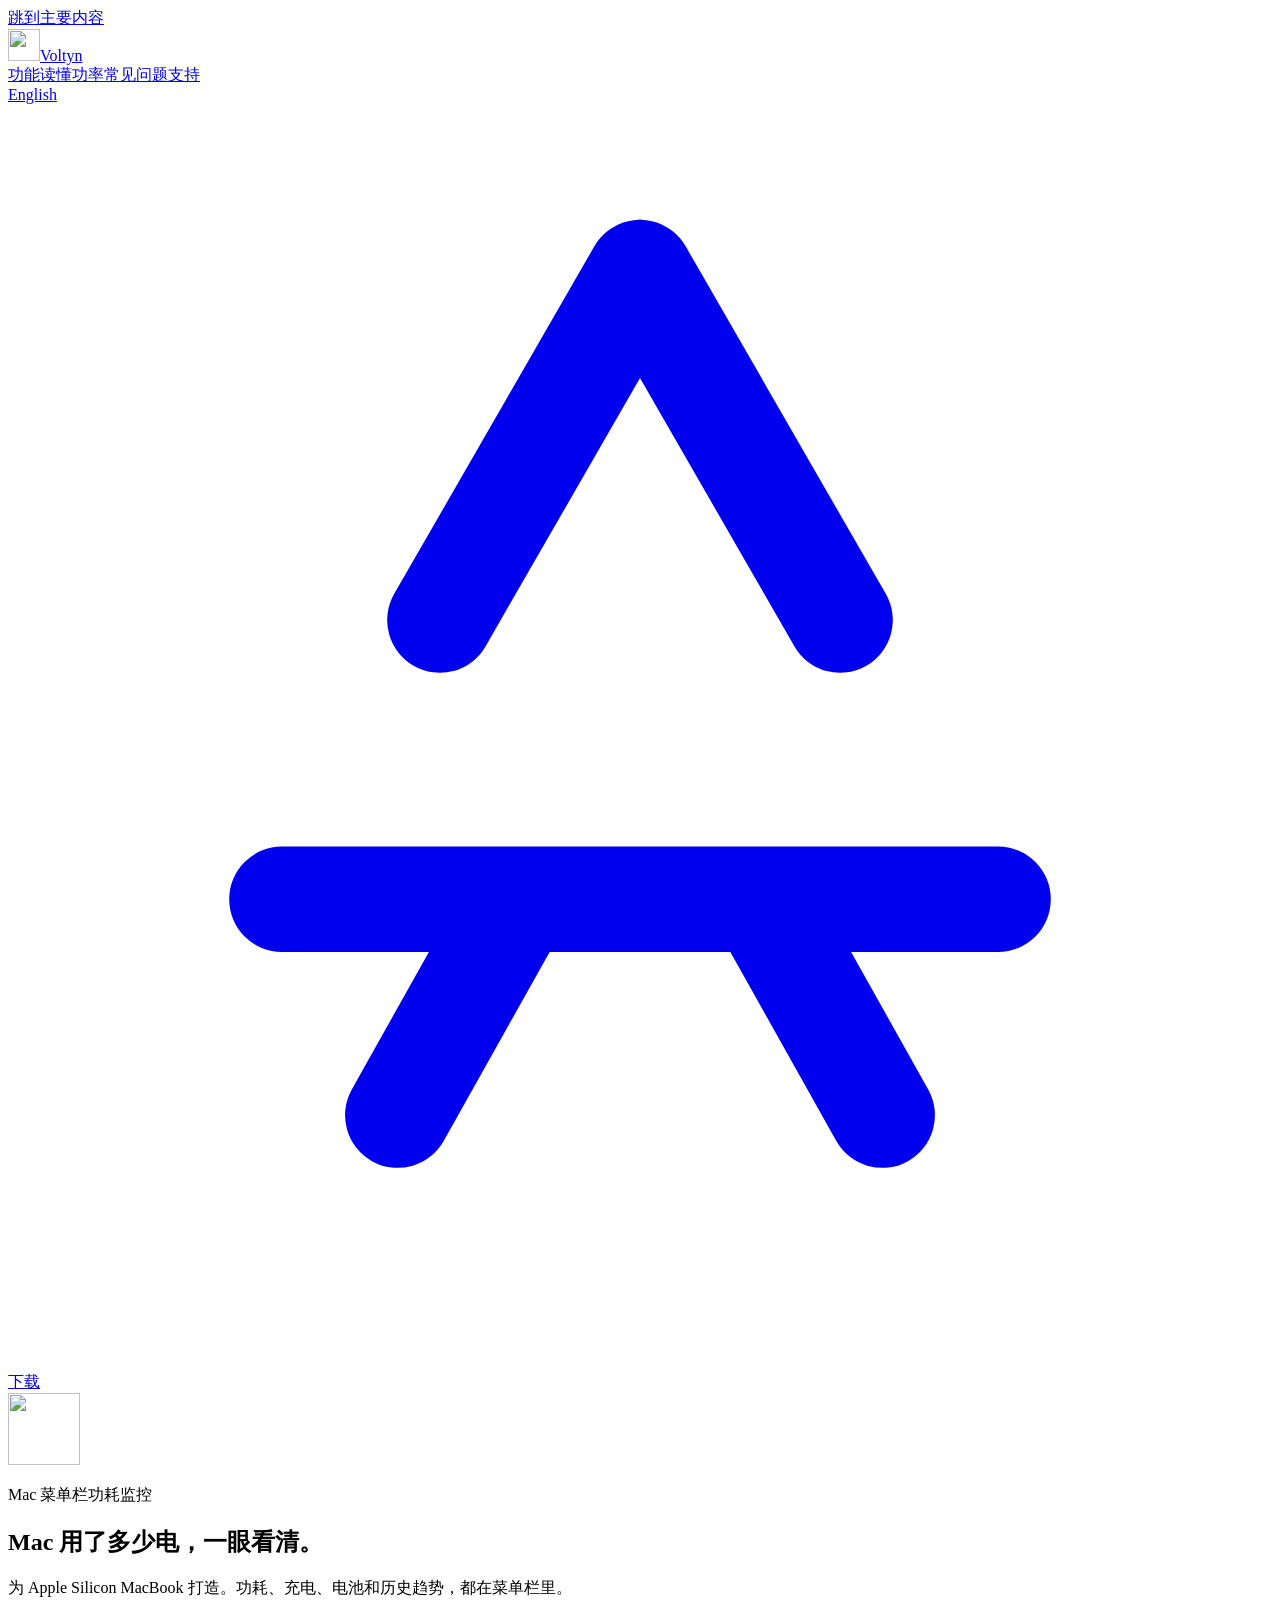
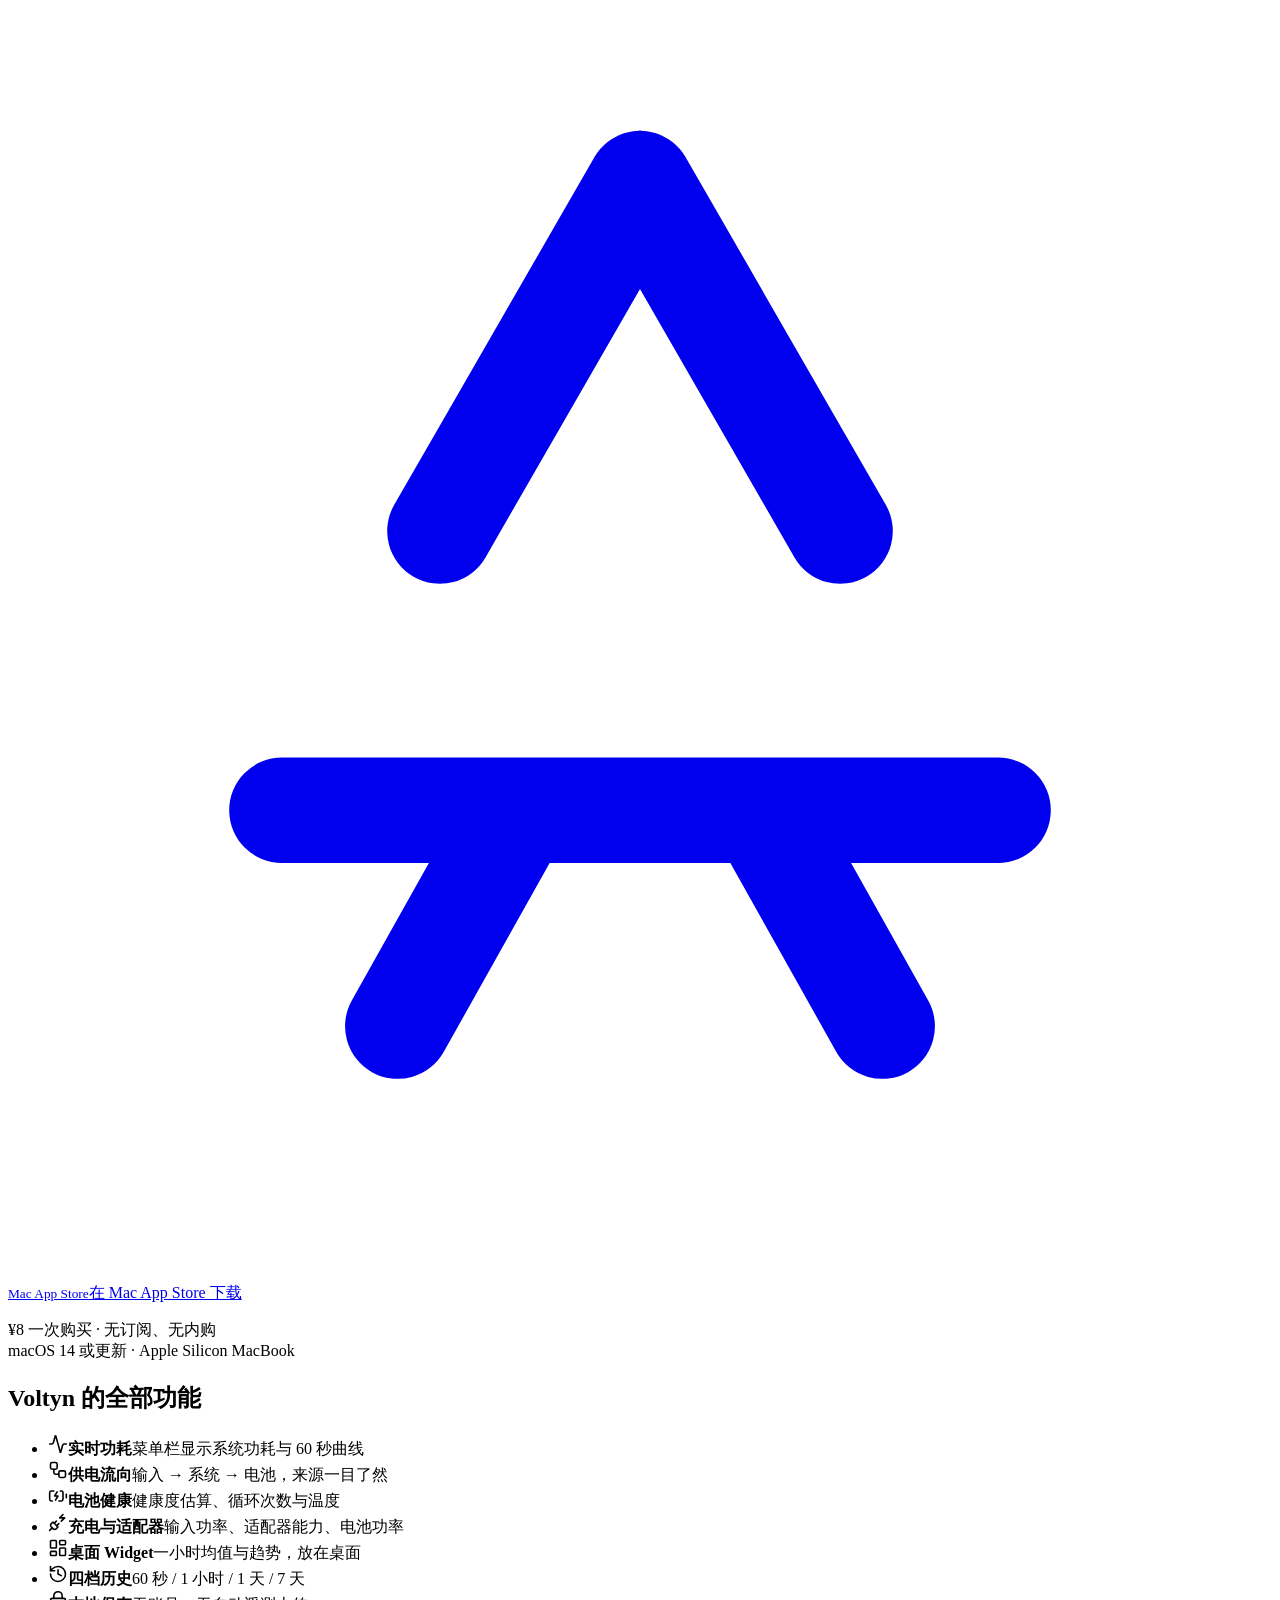
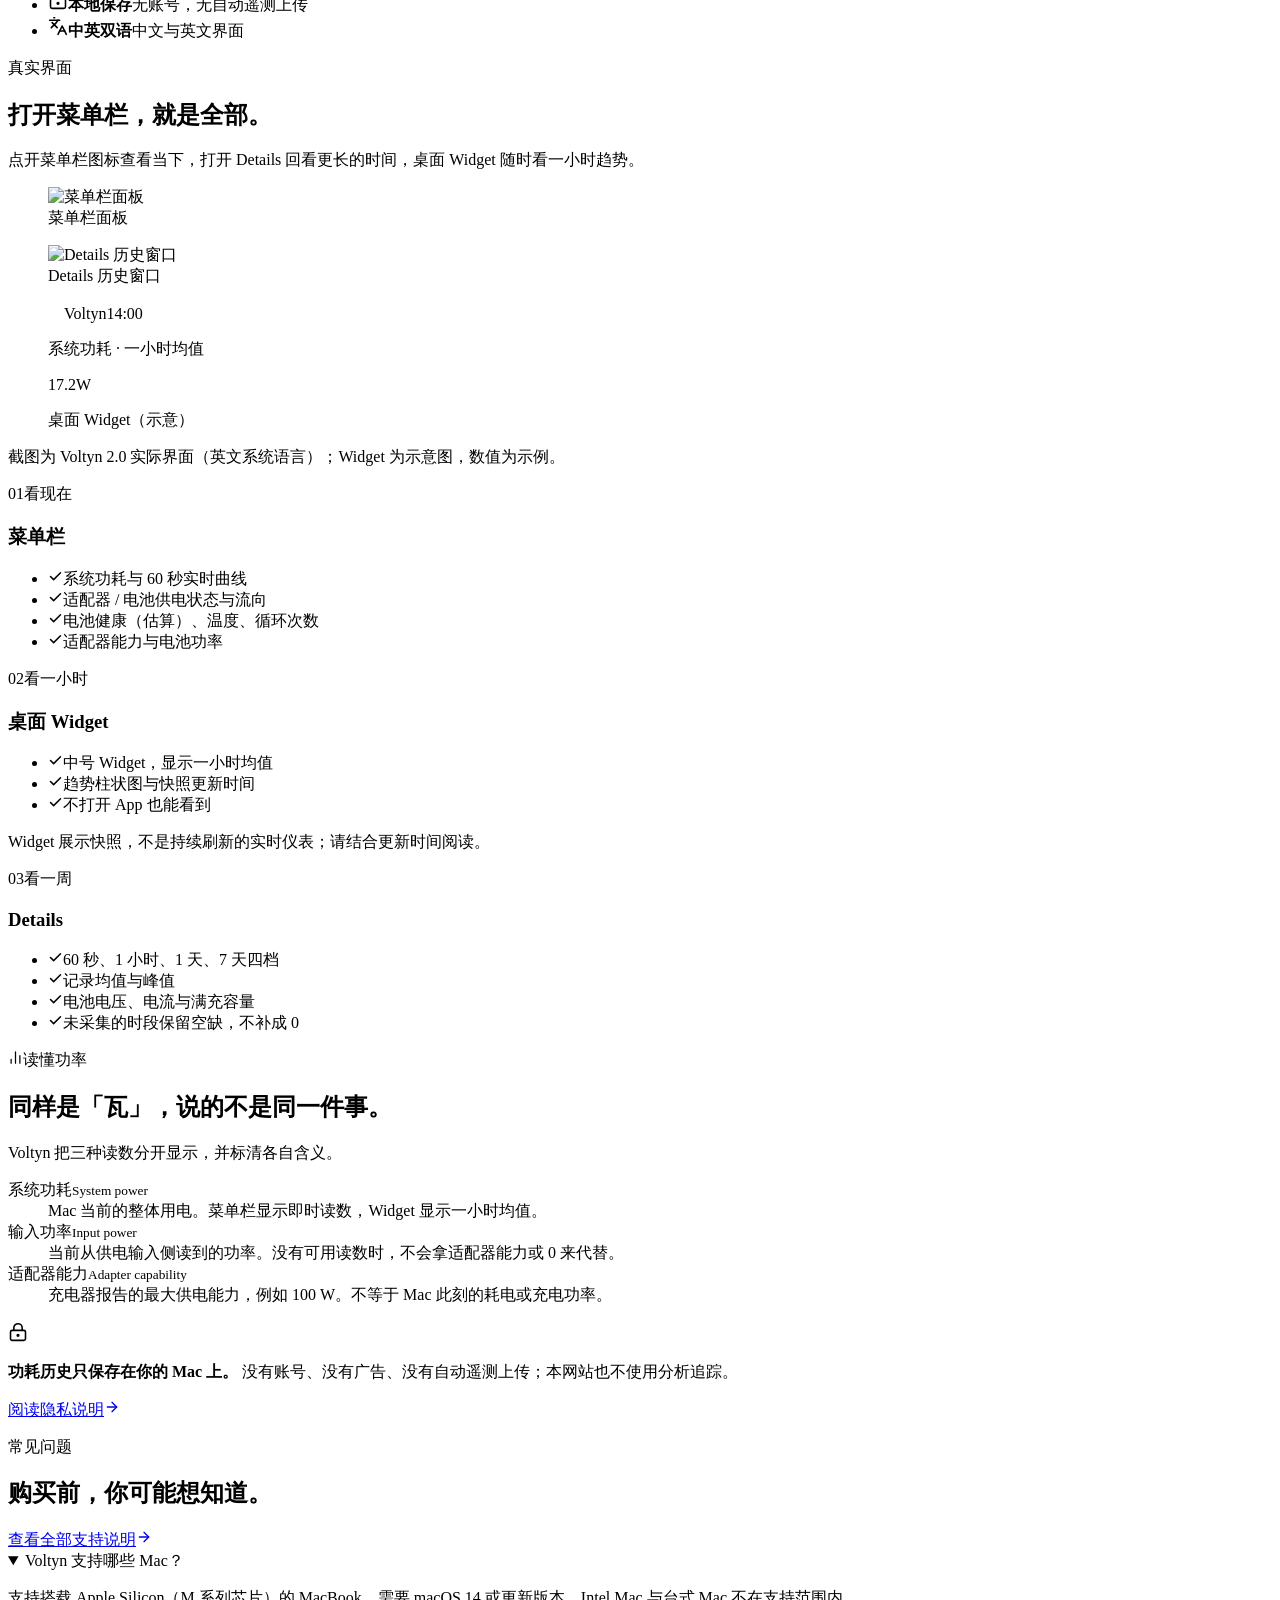
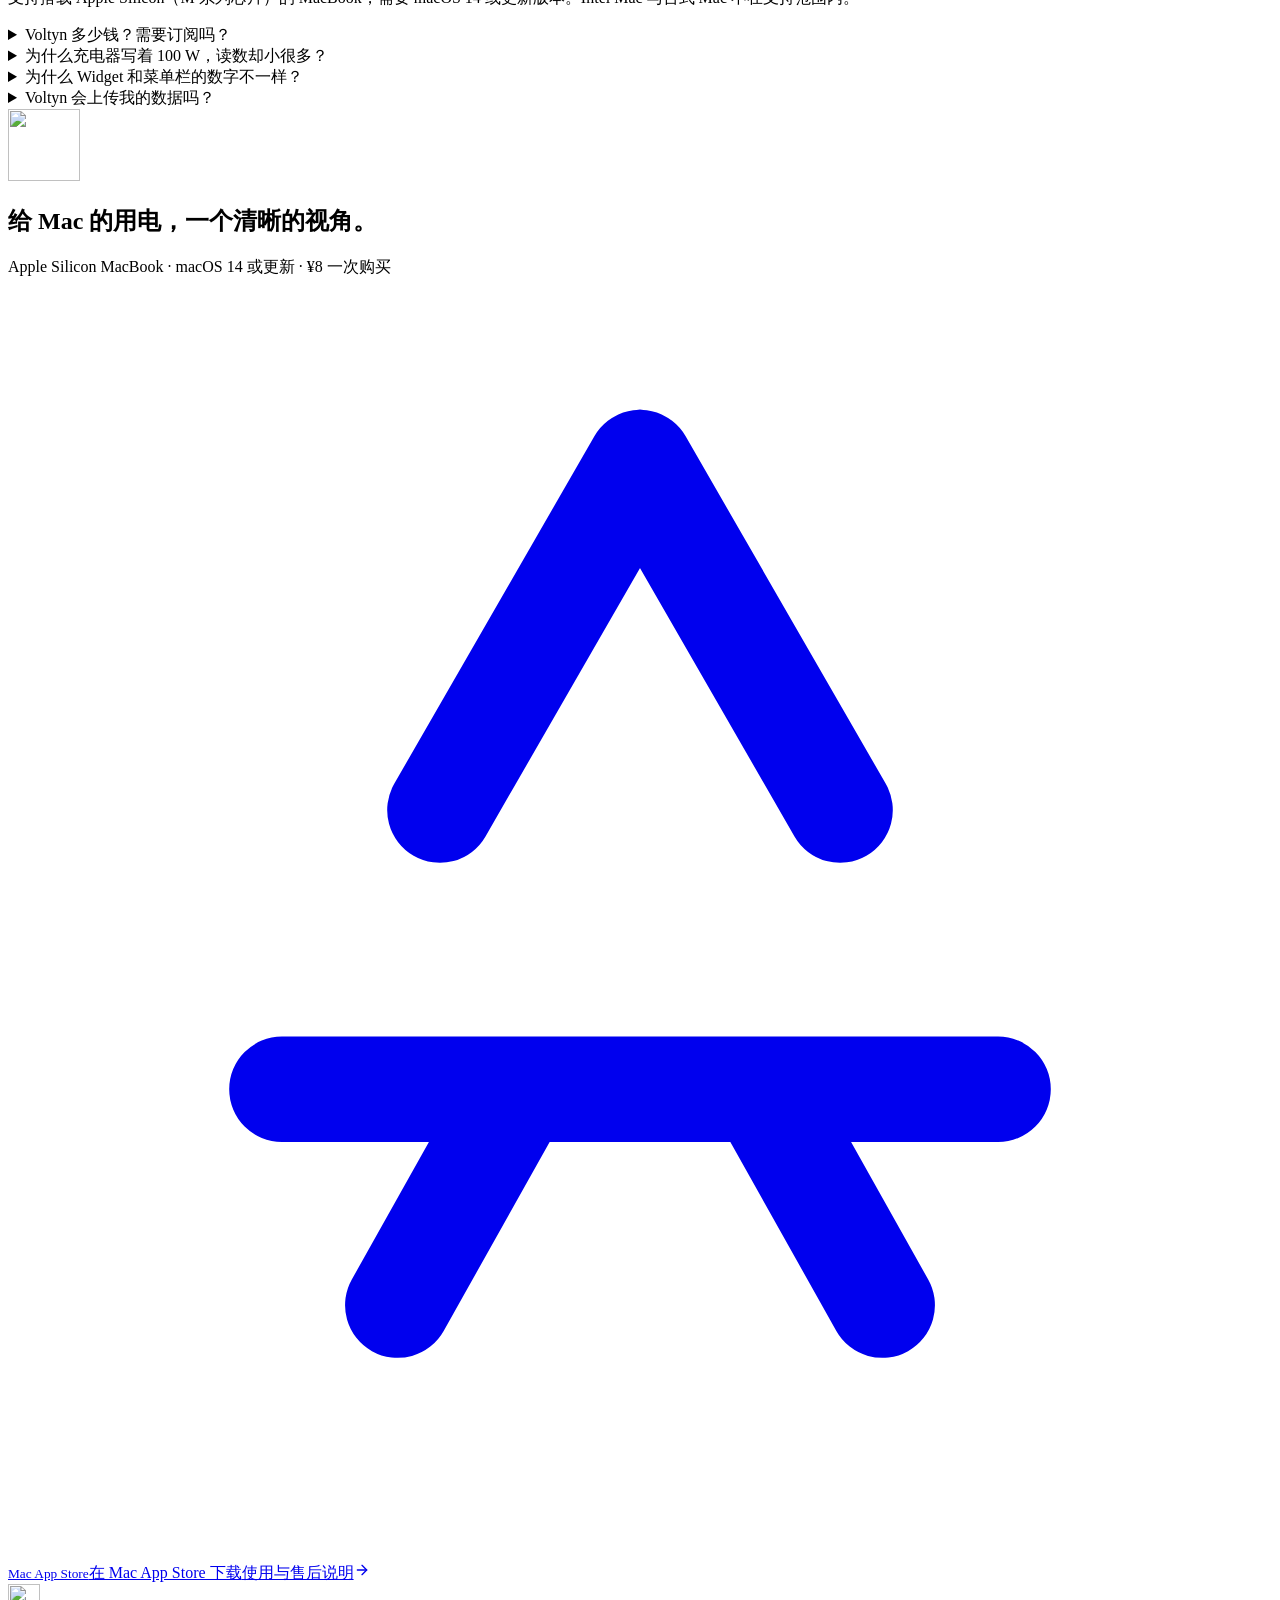
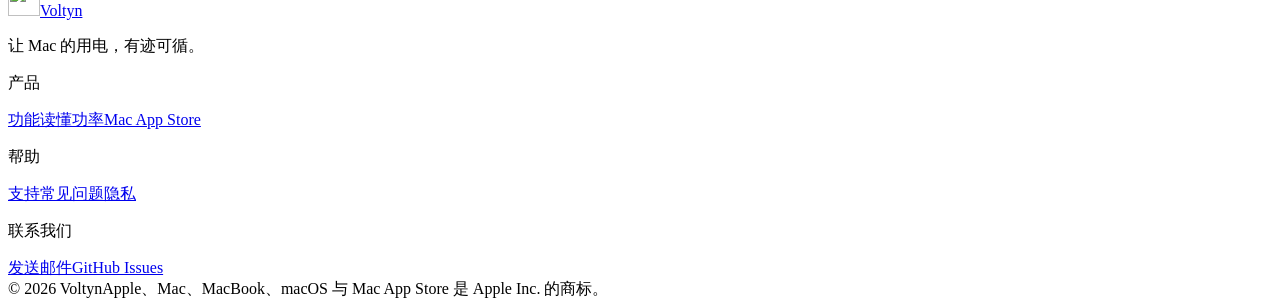
==== commit 7ae65170: "Publish Voltyn websites voltyn-marketing-live-r2 3abb0ec94456 + voltyn-support-live-r2 858e1e6401da" ====
--- a/index.html
+++ b/index.html
@@ -1,2 +1,2 @@
-<!DOCTYPE html><html lang="zh-CN"><head><meta charSet="utf-8"/><meta name="viewport" content="width=device-width, initial-scale=1"/><link rel="preload" href="/voltyn-site/assets/voltyn-icon.png" as="image"/><link rel="stylesheet" href="/voltyn-site/_next/static/css/index.UoB--JGW.css" data-rsc-css-href="/voltyn-site/_next/static/css/index.UoB--JGW.css" data-precedence="vite-rsc/importer-resources"/><title>Voltyn：Mac 菜单栏功耗监控，实时查看 MacBook 用电与电池健康</title><meta name="description" content="Voltyn 是 Apple Silicon MacBook 的菜单栏功耗监控 App：实时查看系统功耗、充电输入与适配器功率、电池健康和循环次数，用桌面 Widget 和 60 秒至 7 天历史回看用电趋势。数据保存在本机，Mac App Store 一次购买。"/><meta name="application-name" content="Voltyn"/><meta name="keywords" content="Mac 功耗监控,MacBook 功耗,菜单栏功耗,MacBook 电池健康,电池循环次数,充电功率,适配器功率,macOS Widget,Apple Silicon,Voltyn"/><meta name="author" content="Voltyn"/><meta name="creator" content="Voltyn"/><meta name="format-detection" content="telephone=no"/><meta name="robots" content="index, follow"/><meta property="og:title" content="Voltyn：Mac 菜单栏功耗监控，实时查看 MacBook 用电与电池健康"/><meta property="og:description" content="Voltyn 是 Apple Silicon MacBook 的菜单栏功耗监控 App：实时查看系统功耗、充电输入与适配器功率、电池健康和循环次数，用桌面 Widget 和 60 秒至 7 天历史回看用电趋势。数据保存在本机，Mac App Store 一次购买。"/><meta property="og:url" content="https://leizikang.github.io/voltyn-site/"/><meta property="og:site_name" content="Voltyn"/><meta property="og:type" content="website"/><meta property="og:locale" content="zh_CN"/><meta property="og:image" content="https://leizikang.github.io/voltyn-site/assets/og-zh.png"/><meta property="og:image:width" content="1200"/><meta property="og:image:height" content="630"/><meta property="og:image:alt" content="Voltyn：Mac 菜单栏功耗监控"/><meta name="twitter:card" content="summary_large_image"/><meta name="twitter:title" content="Voltyn：Mac 菜单栏功耗监控，实时查看 MacBook 用电与电池健康"/><meta name="twitter:description" content="Voltyn 是 Apple Silicon MacBook 的菜单栏功耗监控 App：实时查看系统功耗、充电输入与适配器功率、电池健康和循环次数，用桌面 Widget 和 60 秒至 7 天历史回看用电趋势。数据保存在本机，Mac App Store 一次购买。"/><meta name="twitter:image" content="https://leizikang.github.io/voltyn-site/assets/og-zh.png"/><link rel="icon" href="/voltyn-site/favicon.svg" type="image/svg+xml"/><link rel="apple-touch-icon" href="/voltyn-site/apple-touch-icon.png"/><link rel="canonical" href="https://leizikang.github.io/voltyn-site/"/><link rel="alternate" hrefLang="zh-CN" href="https://leizikang.github.io/voltyn-site/"/><link rel="alternate" hrefLang="en" href="https://leizikang.github.io/voltyn-site/en/"/><link rel="alternate" hrefLang="x-default" href="https://leizikang.github.io/voltyn-site/"/><meta name="theme-color" content="#10231b"/><meta name="color-scheme" content="light"/>
-</head><body><a href="#main-content" class="skip-link">跳到主要内容</a><header class="site-header"><div class="shell header-inner"><a href="/voltyn-site/" class="brand" aria-label="Voltyn 首页"><img src="/voltyn-site/assets/voltyn-icon.png" alt="" width="32" height="32"/>Voltyn</a><nav class="site-nav" aria-label="主导航"><a href="#features">功能</a><a href="#readings">读懂功率</a><a href="#faq">常见问题</a><a href="/voltyn-site/support/">支持</a></nav><div class="header-actions"><a class="lang-switch" href="/voltyn-site/en/" hrefLang="en" lang="en" aria-label="Switch to English">English</a><a class="store-button store-button--small" href="https://apps.apple.com/cn/app/voltyn/id6804302267" rel="external noopener" aria-label="在 Mac App Store 下载 Voltyn（打开 Apple 官网）"><svg class="store-glyph" viewBox="0 0 24 24" aria-hidden="true"><path d="M12 3.2 8.2 9.8m7.6 0L12 3.2m-6.8 11.9h13.6M7.4 19.2l2.3-4.1m4.6 0 2.3 4.1" fill="none" stroke="currentColor" stroke-width="2" stroke-linecap="round"></path></svg>下载</a></div></div></header><main id="main-content"><section class="hero" aria-labelledby="hero-title"><div class="shell hero-inner"><div class="hero-copy"><p class="eyebrow eyebrow--light"><span class="pulse" aria-hidden="true"></span>Mac 菜单栏功耗监控</p><h1 id="hero-title"><span class="line">Mac 此刻用了多少电，</span> <span class="line accent">一眼就知道。</span></h1><p class="hero-lead">Voltyn 把系统功耗、充电输入和电池状态放进菜单栏，再用桌面 Widget 与四档历史，帮你看清 MacBook 的用电变化。</p><div class="hero-actions"><a class="store-button" href="https://apps.apple.com/cn/app/voltyn/id6804302267" rel="external noopener" aria-label="在 Mac App Store 下载 Voltyn（打开 Apple 官网）"><svg class="store-glyph" viewBox="0 0 24 24" aria-hidden="true"><path d="M12 3.2 8.2 9.8m7.6 0L12 3.2m-6.8 11.9h13.6M7.4 19.2l2.3-4.1m4.6 0 2.3 4.1" fill="none" stroke="currentColor" stroke-width="2" stroke-linecap="round"></path></svg><span class="store-button-text"><small>Mac App Store</small>在 Mac App Store 下载</span></a></div><p class="hero-price">¥8 · 一次购买，无订阅、无内购</p><ul class="hero-meta"><li>Apple Silicon MacBook</li><li>macOS 14 或更新</li><li>中文 / English</li></ul></div><figure class="hero-visual"><div class="hero-glow" aria-hidden="true"></div><img class="shot shot-details" src="/voltyn-site/assets/details-window.webp" alt="Voltyn Details 历史窗口" width="600" height="682" fetchPriority="high"/><img class="shot shot-menu" src="/voltyn-site/assets/menu-panel.webp" alt="Voltyn 菜单栏面板" width="360" height="651" fetchPriority="high"/><figcaption>Voltyn 2.0 实际界面（英文系统语言）</figcaption></figure></div></section><div class="stat-strip"><div class="shell stat-inner"><div><strong>¥8</strong><span>一次购买，无订阅</span></div><div><strong>60 秒 – 7 天</strong><span>四档功耗历史</span></div><div><strong>0</strong><span>自动上传的遥测</span></div></div></div><section id="features" class="section shell" aria-labelledby="features-title"><header class="section-head"><p class="eyebrow">功能</p><h2 id="features-title">从当下的读数，到一周的趋势。</h2><p>三个位置，各司其职：菜单栏看现在，Widget 看一小时，Details 回看更长的时间。</p></header><article class="feature" aria-labelledby="feature-menu"><div class="feature-copy"><p class="feature-index">01 · 菜单栏</p><h3 id="feature-menu">抬眼一看，就知道当下。</h3><p>点开菜单栏，即可查看当前系统功耗和最近 60 秒的曲线。供电来自适配器还是电池、电量流向、电池健康与温度，都在同一个面板里。</p><ul class="points"><li><svg xmlns="http://www.w3.org/2000/svg" width="16" height="16" viewBox="0 0 24 24" fill="none" stroke="currentColor" stroke-width="2.4" stroke-linecap="round" stroke-linejoin="round" class="lucide lucide-check" aria-hidden="true"><path d="M20 6 9 17l-5-5"></path></svg>系统功耗与 60 秒实时曲线</li><li><svg xmlns="http://www.w3.org/2000/svg" width="16" height="16" viewBox="0 0 24 24" fill="none" stroke="currentColor" stroke-width="2.4" stroke-linecap="round" stroke-linejoin="round" class="lucide lucide-check" aria-hidden="true"><path d="M20 6 9 17l-5-5"></path></svg>输入 → 系统 → 电池 的供电流向</li><li><svg xmlns="http://www.w3.org/2000/svg" width="16" height="16" viewBox="0 0 24 24" fill="none" stroke="currentColor" stroke-width="2.4" stroke-linecap="round" stroke-linejoin="round" class="lucide lucide-check" aria-hidden="true"><path d="M20 6 9 17l-5-5"></path></svg>电池健康（估算）、温度与循环次数</li><li><svg xmlns="http://www.w3.org/2000/svg" width="16" height="16" viewBox="0 0 24 24" fill="none" stroke="currentColor" stroke-width="2.4" stroke-linecap="round" stroke-linejoin="round" class="lucide lucide-check" aria-hidden="true"><path d="M20 6 9 17l-5-5"></path></svg>适配器能力与电池功率</li></ul></div><div class="feature-media media-menu"><img src="/voltyn-site/assets/menu-panel.webp" alt="Voltyn 菜单栏面板" width="360" height="651" loading="lazy"/></div></article><article class="feature feature--reverse" aria-labelledby="feature-widget"><div class="feature-copy"><p class="feature-index">02 · 桌面 Widget</p><h3 id="feature-widget">放在桌面，变化就有了轮廓。</h3><p>中号 Widget 展示已记录的一小时均值与趋势。比起追逐瞬间的起伏，把一段时间放在一起看，更容易发现耗电变化。</p><ul class="points"><li><svg xmlns="http://www.w3.org/2000/svg" width="16" height="16" viewBox="0 0 24 24" fill="none" stroke="currentColor" stroke-width="2.4" stroke-linecap="round" stroke-linejoin="round" class="lucide lucide-check" aria-hidden="true"><path d="M20 6 9 17l-5-5"></path></svg>一小时均值与趋势柱状图</li><li><svg xmlns="http://www.w3.org/2000/svg" width="16" height="16" viewBox="0 0 24 24" fill="none" stroke="currentColor" stroke-width="2.4" stroke-linecap="round" stroke-linejoin="round" class="lucide lucide-check" aria-hidden="true"><path d="M20 6 9 17l-5-5"></path></svg>标明快照更新时间</li><li><svg xmlns="http://www.w3.org/2000/svg" width="16" height="16" viewBox="0 0 24 24" fill="none" stroke="currentColor" stroke-width="2.4" stroke-linecap="round" stroke-linejoin="round" class="lucide lucide-check" aria-hidden="true"><path d="M20 6 9 17l-5-5"></path></svg>不需要打开 App 也能看到</li></ul><p class="fine">Widget 展示快照，不是持续刷新的实时仪表；请结合更新时间阅读。</p></div><div class="feature-media media-widget"><figure class="widget-figure"><div class="widget-mock" aria-hidden="true"><div class="widget-top"><span class="widget-app"><img src="/voltyn-site/assets/voltyn-icon.png" alt="" width="18" height="18" loading="lazy"/>Voltyn</span><span>更新于 14:00</span></div><p class="widget-label">系统功耗 · 一小时均值</p><p class="widget-value">17.2<span>W</span></p><div class="widget-bars"><span style="height:34%"></span><span style="height:42%"></span><span style="height:38%"></span><span style="height:55%"></span><span style="height:71%"></span><span style="height:58%"></span><span style="height:46%"></span><span style="height:52%"></span><span style="height:76%"></span><span style="height:88%"></span><span style="height:70%"></span><span style="height:61%"></span><span style="height:48%"></span><span style="height:56%"></span><span style="height:66%"></span><span style="height:54%"></span><span style="height:47%"></span><span style="height:44%"></span><span style="height:58%"></span><span style="height:63%"></span><span style="height:50%" data-recent="true"></span><span style="height:45%" data-recent="true"></span><span style="height:40%" data-recent="true"></span><span style="height:43%" data-recent="true"></span></div></div><figcaption>Widget 示意图，数值为示例</figcaption></figure></div></article><article class="feature" aria-labelledby="feature-history"><div class="feature-copy"><p class="feature-index">03 · Details 历史</p><h3 id="feature-history">把时间拉开，看见规律。</h3><p>在 Details 窗口切换 60 秒、1 小时、1 天、7 天四档范围，回看实际采集到的功耗记录，并查看记录均值、峰值和更详细的电池数据。</p><ul class="points"><li><svg xmlns="http://www.w3.org/2000/svg" width="16" height="16" viewBox="0 0 24 24" fill="none" stroke="currentColor" stroke-width="2.4" stroke-linecap="round" stroke-linejoin="round" class="lucide lucide-check" aria-hidden="true"><path d="M20 6 9 17l-5-5"></path></svg>60 秒 / 1 小时 / 1 天 / 7 天</li><li><svg xmlns="http://www.w3.org/2000/svg" width="16" height="16" viewBox="0 0 24 24" fill="none" stroke="currentColor" stroke-width="2.4" stroke-linecap="round" stroke-linejoin="round" class="lucide lucide-check" aria-hidden="true"><path d="M20 6 9 17l-5-5"></path></svg>记录均值与峰值</li><li><svg xmlns="http://www.w3.org/2000/svg" width="16" height="16" viewBox="0 0 24 24" fill="none" stroke="currentColor" stroke-width="2.4" stroke-linecap="round" stroke-linejoin="round" class="lucide lucide-check" aria-hidden="true"><path d="M20 6 9 17l-5-5"></path></svg>电池电压、电流与满充容量</li><li><svg xmlns="http://www.w3.org/2000/svg" width="16" height="16" viewBox="0 0 24 24" fill="none" stroke="currentColor" stroke-width="2.4" stroke-linecap="round" stroke-linejoin="round" class="lucide lucide-check" aria-hidden="true"><path d="M20 6 9 17l-5-5"></path></svg>未采集的时段保留空缺，不补写成 0</li></ul></div><div class="feature-media media-details"><img src="/voltyn-site/assets/details-window.webp" alt="Voltyn Details 历史窗口" width="600" height="682" loading="lazy"/></div></article></section><section id="readings" class="readings" aria-labelledby="readings-title"><div class="shell"><header class="section-head"><p class="eyebrow">读懂功率</p><h2 id="readings-title">同样是「瓦」，说的不是同一件事。</h2><p>很多人把充电器瓦数、充电功率和 Mac 耗电混为一谈。Voltyn 把它们分开显示，并标清各自含义。</p></header><dl class="reading-grid"><div class="reading-card"><dt><span class="reading-num">0<!-- -->1</span>系统功耗<small>System power</small></dt><dd>Mac 当前的整体用电。菜单栏显示即时读数，Widget 显示一小时均值，两者时间尺度不同。</dd></div><div class="reading-card"><dt><span class="reading-num">0<!-- -->2</span>输入功率<small>Input power</small></dt><dd>当前从供电输入侧读到的功率。系统没有提供可用读数时，Voltyn 不会拿适配器能力或 0 来代替。</dd></div><div class="reading-card"><dt><span class="reading-num">0<!-- -->3</span>适配器能力<small>Adapter capability</small></dt><dd>充电器报告的最大供电能力，例如 100 W。它不等于 Mac 此刻的耗电，也不代表正以这个功率充电。</dd></div></dl></div></section><section class="section shell" aria-labelledby="privacy-title"><div class="privacy-band"><div class="privacy-icon" aria-hidden="true"><svg xmlns="http://www.w3.org/2000/svg" width="30" height="30" viewBox="0 0 24 24" fill="none" stroke="currentColor" stroke-width="1.6" stroke-linecap="round" stroke-linejoin="round" class="lucide lucide-lock-keyhole" aria-hidden="true"><circle cx="12" cy="16" r="1"></circle><rect x="3" y="10" width="18" height="12" rx="2"></rect><path d="M7 10V7a5 5 0 0 1 10 0v3"></path></svg></div><div class="privacy-copy"><p class="eyebrow">本地优先</p><h2 id="privacy-title">功耗历史留在你的 Mac 上。</h2><p>Voltyn 自己采集的功耗历史只保存在本机，没有自动遥测上传，也没有账号系统。你主动分享截图或反馈时，才会有内容离开设备。</p><a class="text-link" href="/voltyn-site/privacy/">阅读隐私说明<svg xmlns="http://www.w3.org/2000/svg" width="16" height="16" viewBox="0 0 24 24" fill="none" stroke="currentColor" stroke-width="2" stroke-linecap="round" stroke-linejoin="round" class="lucide lucide-arrow-right" aria-hidden="true"><path d="M5 12h14"></path><path d="m12 5 7 7-7 7"></path></svg></a></div><ul class="points"><li><svg xmlns="http://www.w3.org/2000/svg" width="16" height="16" viewBox="0 0 24 24" fill="none" stroke="currentColor" stroke-width="2.4" stroke-linecap="round" stroke-linejoin="round" class="lucide lucide-check" aria-hidden="true"><path d="M20 6 9 17l-5-5"></path></svg>无账号、无广告</li><li><svg xmlns="http://www.w3.org/2000/svg" width="16" height="16" viewBox="0 0 24 24" fill="none" stroke="currentColor" stroke-width="2.4" stroke-linecap="round" stroke-linejoin="round" class="lucide lucide-check" aria-hidden="true"><path d="M20 6 9 17l-5-5"></path></svg>无自动遥测上传</li><li><svg xmlns="http://www.w3.org/2000/svg" width="16" height="16" viewBox="0 0 24 24" fill="none" stroke="currentColor" stroke-width="2.4" stroke-linecap="round" stroke-linejoin="round" class="lucide lucide-check" aria-hidden="true"><path d="M20 6 9 17l-5-5"></path></svg>本网站不使用分析追踪</li></ul></div></section><section id="faq" class="section shell faq-section" aria-labelledby="faq-title"><header class="section-head"><p class="eyebrow">常见问题</p><h2 id="faq-title">购买前，你可能想知道。</h2><a class="text-link" href="/voltyn-site/support/">查看全部支持说明<svg xmlns="http://www.w3.org/2000/svg" width="16" height="16" viewBox="0 0 24 24" fill="none" stroke="currentColor" stroke-width="2" stroke-linecap="round" stroke-linejoin="round" class="lucide lucide-arrow-right" aria-hidden="true"><path d="M5 12h14"></path><path d="m12 5 7 7-7 7"></path></svg></a></header><div class="faq"><details open=""><summary>Voltyn 支持哪些 Mac？<span class="faq-toggle" aria-hidden="true"></span></summary><p>支持搭载 Apple Silicon（M 系列芯片）的 MacBook，需要 macOS 14 或更新版本。Intel Mac 与台式 Mac 不在支持范围内。</p></details><details><summary>Voltyn 多少钱？需要订阅吗？<span class="faq-toggle" aria-hidden="true"></span></summary><p>在中国大陆 Mac App Store 售价 ¥8，一次购买即可使用，没有订阅，也没有 App 内购买。其他地区价格以 App Store 显示为准。</p></details><details><summary>为什么充电器写着 100 W，读数却小很多？<span class="faq-toggle" aria-hidden="true"></span></summary><p>适配器能力是充电器最多能提供的功率，系统功耗是 Mac 当前实际用电，输入功率是当前供电输入侧的读数。三者含义不同，读数较低并不代表充电器或线材有问题。</p></details><details><summary>为什么 Widget 和菜单栏的数字不一样？<span class="faq-toggle" aria-hidden="true"></span></summary><p>菜单栏显示即时系统功耗；中号 Widget 显示已记录的一小时均值，并受快照更新时间影响。时间尺度不同，数字不同通常是正常的。</p></details><details><summary>Voltyn 会上传我的数据吗？<span class="faq-toggle" aria-hidden="true"></span></summary><p>不会自动上传。Voltyn 采集的功耗历史保存在本机，没有自动遥测。只有你主动发送邮件、截图或反馈时，相应内容才会离开设备。</p></details></div></section><section class="cta" aria-labelledby="cta-title"><div class="shell cta-inner"><img src="/voltyn-site/assets/voltyn-icon.png" alt="" width="96" height="96" loading="lazy"/><h2 id="cta-title">给 Mac 的用电，一个清晰的视角。</h2><p>Apple Silicon MacBook · macOS 14 或更新 · ¥8 一次购买</p><a class="store-button" href="https://apps.apple.com/cn/app/voltyn/id6804302267" rel="external noopener" aria-label="在 Mac App Store 下载 Voltyn（打开 Apple 官网）"><svg class="store-glyph" viewBox="0 0 24 24" aria-hidden="true"><path d="M12 3.2 8.2 9.8m7.6 0L12 3.2m-6.8 11.9h13.6M7.4 19.2l2.3-4.1m4.6 0 2.3 4.1" fill="none" stroke="currentColor" stroke-width="2" stroke-linecap="round"></path></svg><span class="store-button-text"><small>Mac App Store</small>在 Mac App Store 下载</span></a><a class="text-link text-link--light" href="/voltyn-site/support/">使用与售后说明<svg xmlns="http://www.w3.org/2000/svg" width="16" height="16" viewBox="0 0 24 24" fill="none" stroke="currentColor" stroke-width="2" stroke-linecap="round" stroke-linejoin="round" class="lucide lucide-arrow-right" aria-hidden="true"><path d="M5 12h14"></path><path d="m12 5 7 7-7 7"></path></svg></a></div></section></main><footer class="site-footer"><div class="shell"><div class="footer-top"><div class="footer-brand"><a href="/voltyn-site/" class="brand"><img src="/voltyn-site/assets/voltyn-icon.png" alt="" width="32" height="32" loading="lazy"/>Voltyn</a><p>让 Mac 的用电，有迹可循。</p></div><nav class="footer-col" aria-label="产品"><p>产品</p><a href="/voltyn-site/#features">功能</a><a href="/voltyn-site/#readings">读懂功率</a><a href="https://apps.apple.com/cn/app/voltyn/id6804302267" rel="external noopener">Mac App Store</a></nav><nav class="footer-col" aria-label="帮助"><p>帮助</p><a href="/voltyn-site/support/">支持</a><a href="/voltyn-site/#faq">常见问题</a><a href="/voltyn-site/privacy/">隐私</a></nav><nav class="footer-col" aria-label="联系我们"><p>联系我们</p><a href="mailto:laths.delays-9d@icloud.com">发送邮件</a><a href="https://github.com/LeiZiKang/voltyn-site/issues/new/choose" rel="external noopener">GitHub Issues</a></nav></div><div class="footer-bottom"><span>© 2026 Voltyn</span><span>Apple、Mac、MacBook、macOS 与 Mac App Store 是 Apple Inc. 的商标。</span></div></div></footer><script type="application/ld+json">[{"@context":"https://schema.org","@type":"SoftwareApplication","name":"Voltyn","description":"Voltyn 是 Apple Silicon MacBook 的菜单栏功耗监控 App：实时查看系统功耗、充电输入与适配器功率、电池健康和循环次数，用桌面 Widget 和 60 秒至 7 天历史回看用电趋势。数据保存在本机，Mac App Store 一次购买。","url":"https://leizikang.github.io/voltyn-site/","image":"https://leizikang.github.io/voltyn-site/assets/og-zh.png","operatingSystem":"macOS 14.0 or later","applicationCategory":"UtilitiesApplication","inLanguage":["zh-CN","en"],"softwareVersion":"2.0.0","downloadUrl":"https://apps.apple.com/cn/app/voltyn/id6804302267","installUrl":"https://apps.apple.com/cn/app/voltyn/id6804302267","screenshot":["https://leizikang.github.io/voltyn-site/assets/menu-panel.webp","https://leizikang.github.io/voltyn-site/assets/details-window.webp"],"offers":{"@type":"Offer","price":"8","priceCurrency":"CNY","availability":"https://schema.org/InStock","url":"https://apps.apple.com/cn/app/voltyn/id6804302267"}},{"@context":"https://schema.org","@type":"FAQPage","inLanguage":"zh-CN","mainEntity":[{"@type":"Question","name":"Voltyn 支持哪些 Mac？","acceptedAnswer":{"@type":"Answer","text":"支持搭载 Apple Silicon（M 系列芯片）的 MacBook，需要 macOS 14 或更新版本。Intel Mac 与台式 Mac 不在支持范围内。"}},{"@type":"Question","name":"Voltyn 多少钱？需要订阅吗？","acceptedAnswer":{"@type":"Answer","text":"在中国大陆 Mac App Store 售价 ¥8，一次购买即可使用，没有订阅，也没有 App 内购买。其他地区价格以 App Store 显示为准。"}},{"@type":"Question","name":"为什么充电器写着 100 W，读数却小很多？","acceptedAnswer":{"@type":"Answer","text":"适配器能力是充电器最多能提供的功率，系统功耗是 Mac 当前实际用电，输入功率是当前供电输入侧的读数。三者含义不同，读数较低并不代表充电器或线材有问题。"}},{"@type":"Question","name":"为什么 Widget 和菜单栏的数字不一样？","acceptedAnswer":{"@type":"Answer","text":"菜单栏显示即时系统功耗；中号 Widget 显示已记录的一小时均值，并受快照更新时间影响。时间尺度不同，数字不同通常是正常的。"}},{"@type":"Question","name":"Voltyn 会上传我的数据吗？","acceptedAnswer":{"@type":"Answer","text":"不会自动上传。Voltyn 采集的功耗历史保存在本机，没有自动遥测。只有你主动发送邮件、截图或反馈时，相应内容才会离开设备。"}}]},{"@context":"https://schema.org","@type":"WebSite","name":"Voltyn","url":"https://leizikang.github.io/voltyn-site/","inLanguage":"zh-CN"}]</script></body></html>+<!DOCTYPE html><html lang="zh-CN"><head><meta charSet="utf-8"/><meta name="viewport" content="width=device-width, initial-scale=1"/><link rel="preload" href="/voltyn-site/assets/voltyn-icon.png" as="image"/><link rel="stylesheet" href="/voltyn-site/_next/static/css/index.j5dG2ixg.css" data-rsc-css-href="/voltyn-site/_next/static/css/index.j5dG2ixg.css" data-precedence="vite-rsc/importer-resources"/><title>Voltyn：Mac 菜单栏功耗监控，实时查看 MacBook 用电与电池健康</title><meta name="description" content="Voltyn 是 Apple Silicon MacBook 的菜单栏功耗监控 App：实时查看系统功耗、充电输入与适配器功率、电池健康和循环次数，用桌面 Widget 和 60 秒至 7 天历史回看用电趋势。数据保存在本机，Mac App Store 一次购买。"/><meta name="application-name" content="Voltyn"/><meta name="keywords" content="Mac 功耗监控,MacBook 功耗,菜单栏功耗,MacBook 电池健康,电池循环次数,充电功率,适配器功率,macOS Widget,Apple Silicon,Voltyn"/><meta name="author" content="Voltyn"/><meta name="creator" content="Voltyn"/><meta name="format-detection" content="telephone=no"/><meta name="robots" content="index, follow"/><meta property="og:title" content="Voltyn：Mac 菜单栏功耗监控，实时查看 MacBook 用电与电池健康"/><meta property="og:description" content="Voltyn 是 Apple Silicon MacBook 的菜单栏功耗监控 App：实时查看系统功耗、充电输入与适配器功率、电池健康和循环次数，用桌面 Widget 和 60 秒至 7 天历史回看用电趋势。数据保存在本机，Mac App Store 一次购买。"/><meta property="og:url" content="https://leizikang.github.io/voltyn-site/"/><meta property="og:site_name" content="Voltyn"/><meta property="og:type" content="website"/><meta property="og:locale" content="zh_CN"/><meta property="og:image" content="https://leizikang.github.io/voltyn-site/assets/og-zh.png"/><meta property="og:image:width" content="1200"/><meta property="og:image:height" content="630"/><meta property="og:image:alt" content="Voltyn：Mac 菜单栏功耗监控"/><meta name="twitter:card" content="summary_large_image"/><meta name="twitter:title" content="Voltyn：Mac 菜单栏功耗监控，实时查看 MacBook 用电与电池健康"/><meta name="twitter:description" content="Voltyn 是 Apple Silicon MacBook 的菜单栏功耗监控 App：实时查看系统功耗、充电输入与适配器功率、电池健康和循环次数，用桌面 Widget 和 60 秒至 7 天历史回看用电趋势。数据保存在本机，Mac App Store 一次购买。"/><meta name="twitter:image" content="https://leizikang.github.io/voltyn-site/assets/og-zh.png"/><link rel="icon" href="/voltyn-site/favicon.svg" type="image/svg+xml"/><link rel="apple-touch-icon" href="/voltyn-site/apple-touch-icon.png"/><link rel="canonical" href="https://leizikang.github.io/voltyn-site/"/><link rel="alternate" hrefLang="zh-CN" href="https://leizikang.github.io/voltyn-site/"/><link rel="alternate" hrefLang="en" href="https://leizikang.github.io/voltyn-site/en/"/><link rel="alternate" hrefLang="x-default" href="https://leizikang.github.io/voltyn-site/"/><meta name="theme-color" content="#10231b"/><meta name="color-scheme" content="light"/>
+</head><body><a href="#main-content" class="skip-link">跳到主要内容</a><header class="site-header"><div class="shell header-inner"><a href="/voltyn-site/" class="brand" aria-label="Voltyn 首页"><img src="/voltyn-site/assets/voltyn-icon.png" alt="" width="32" height="32"/>Voltyn</a><nav class="site-nav" aria-label="主导航"><a href="#features">功能</a><a href="#readings">读懂功率</a><a href="#faq">常见问题</a><a href="/voltyn-site/support/">支持</a></nav><div class="header-actions"><a class="lang-switch" href="/voltyn-site/en/" hrefLang="en" lang="en" aria-label="Switch to English">English</a><a class="store-button store-button--small" href="https://apps.apple.com/cn/app/voltyn/id6804302267" rel="external noopener" aria-label="在 Mac App Store 下载 Voltyn（打开 Apple 官网）"><svg class="store-glyph" viewBox="0 0 24 24" aria-hidden="true"><path d="M12 3.2 8.2 9.8m7.6 0L12 3.2m-6.8 11.9h13.6M7.4 19.2l2.3-4.1m4.6 0 2.3 4.1" fill="none" stroke="currentColor" stroke-width="2" stroke-linecap="round"></path></svg>下载</a></div></div></header><main id="main-content"><section class="shell banner-wrap" aria-labelledby="banner-title"><div class="banner"><div class="banner-copy"><img class="banner-icon" src="/voltyn-site/assets/voltyn-icon.png" alt="" width="72" height="72"/><p class="eyebrow eyebrow--light">Mac 菜单栏功耗监控</p><h1 id="banner-title"><span class="line">Mac 用了多少电，</span><span class="line">一眼看清。</span></h1><p class="banner-lead">为 Apple Silicon MacBook 打造。功耗、充电、电池和历史趋势，都在菜单栏里。</p><div class="banner-actions"><a class="store-button" href="https://apps.apple.com/cn/app/voltyn/id6804302267" rel="external noopener" aria-label="在 Mac App Store 下载 Voltyn（打开 Apple 官网）"><svg class="store-glyph" viewBox="0 0 24 24" aria-hidden="true"><path d="M12 3.2 8.2 9.8m7.6 0L12 3.2m-6.8 11.9h13.6M7.4 19.2l2.3-4.1m4.6 0 2.3 4.1" fill="none" stroke="currentColor" stroke-width="2" stroke-linecap="round"></path></svg><span class="store-button-text"><small>Mac App Store</small>在 Mac App Store 下载</span></a></div><p class="banner-price">¥8 一次购买 · 无订阅、无内购<br/>macOS 14 或更新 · Apple Silicon MacBook</p></div><div class="banner-features"><h2 class="sr-only">Voltyn 的全部功能</h2><ul class="feature-grid"><li class="feature-tile"><span class="tile-icon"><svg xmlns="http://www.w3.org/2000/svg" width="20" height="20" viewBox="0 0 24 24" fill="none" stroke="currentColor" stroke-width="1.9" stroke-linecap="round" stroke-linejoin="round" class="lucide lucide-activity" aria-hidden="true"><path d="M22 12h-2.48a2 2 0 0 0-1.93 1.46l-2.35 8.36a.25.25 0 0 1-.48 0L9.24 2.18a.25.25 0 0 0-.48 0l-2.35 8.36A2 2 0 0 1 4.49 12H2"></path></svg></span><strong>实时功耗</strong><span>菜单栏显示系统功耗与 60 秒曲线</span></li><li class="feature-tile"><span class="tile-icon"><svg xmlns="http://www.w3.org/2000/svg" width="20" height="20" viewBox="0 0 24 24" fill="none" stroke="currentColor" stroke-width="1.9" stroke-linecap="round" stroke-linejoin="round" class="lucide lucide-workflow" aria-hidden="true"><rect width="8" height="8" x="3" y="3" rx="2"></rect><path d="M7 11v4a2 2 0 0 0 2 2h4"></path><rect width="8" height="8" x="13" y="13" rx="2"></rect></svg></span><strong>供电流向</strong><span>输入 → 系统 → 电池，来源一目了然</span></li><li class="feature-tile"><span class="tile-icon"><svg xmlns="http://www.w3.org/2000/svg" width="20" height="20" viewBox="0 0 24 24" fill="none" stroke="currentColor" stroke-width="1.9" stroke-linecap="round" stroke-linejoin="round" class="lucide lucide-battery-charging" aria-hidden="true"><path d="m11 7-3 5h4l-3 5"></path><path d="M14.856 6H16a2 2 0 0 1 2 2v8a2 2 0 0 1-2 2h-2.935"></path><path d="M22 14v-4"></path><path d="M5.14 18H4a2 2 0 0 1-2-2V8a2 2 0 0 1 2-2h2.936"></path></svg></span><strong>电池健康</strong><span>健康度估算、循环次数与温度</span></li><li class="feature-tile"><span class="tile-icon"><svg xmlns="http://www.w3.org/2000/svg" width="20" height="20" viewBox="0 0 24 24" fill="none" stroke="currentColor" stroke-width="1.9" stroke-linecap="round" stroke-linejoin="round" class="lucide lucide-plug-zap" aria-hidden="true"><path d="M6.3 20.3a2.4 2.4 0 0 0 3.4 0L12 18l-6-6-2.3 2.3a2.4 2.4 0 0 0 0 3.4Z"></path><path d="m2 22 3-3"></path><path d="M7.5 13.5 10 11"></path><path d="M10.5 16.5 13 14"></path><path d="m18 3-4 4h6l-4 4"></path></svg></span><strong>充电与适配器</strong><span>输入功率、适配器能力、电池功率</span></li><li class="feature-tile"><span class="tile-icon"><svg xmlns="http://www.w3.org/2000/svg" width="20" height="20" viewBox="0 0 24 24" fill="none" stroke="currentColor" stroke-width="1.9" stroke-linecap="round" stroke-linejoin="round" class="lucide lucide-layout-dashboard" aria-hidden="true"><rect width="7" height="9" x="3" y="3" rx="1"></rect><rect width="7" height="5" x="14" y="3" rx="1"></rect><rect width="7" height="9" x="14" y="12" rx="1"></rect><rect width="7" height="5" x="3" y="16" rx="1"></rect></svg></span><strong>桌面 Widget</strong><span>一小时均值与趋势，放在桌面</span></li><li class="feature-tile"><span class="tile-icon"><svg xmlns="http://www.w3.org/2000/svg" width="20" height="20" viewBox="0 0 24 24" fill="none" stroke="currentColor" stroke-width="1.9" stroke-linecap="round" stroke-linejoin="round" class="lucide lucide-rotate-ccw-clock" aria-hidden="true"><path d="M3 12a9 9 0 1 0 9-9 9.75 9.75 0 0 0-6.74 2.74L3 8"></path><path d="M3 3v5h5"></path><path d="M12 7v5l4 2"></path></svg></span><strong>四档历史</strong><span>60 秒 / 1 小时 / 1 天 / 7 天</span></li><li class="feature-tile"><span class="tile-icon"><svg xmlns="http://www.w3.org/2000/svg" width="20" height="20" viewBox="0 0 24 24" fill="none" stroke="currentColor" stroke-width="1.9" stroke-linecap="round" stroke-linejoin="round" class="lucide lucide-lock-keyhole" aria-hidden="true"><circle cx="12" cy="16" r="1"></circle><rect x="3" y="10" width="18" height="12" rx="2"></rect><path d="M7 10V7a5 5 0 0 1 10 0v3"></path></svg></span><strong>本地保存</strong><span>无账号，无自动遥测上传</span></li><li class="feature-tile"><span class="tile-icon"><svg xmlns="http://www.w3.org/2000/svg" width="20" height="20" viewBox="0 0 24 24" fill="none" stroke="currentColor" stroke-width="1.9" stroke-linecap="round" stroke-linejoin="round" class="lucide lucide-languages" aria-hidden="true"><path d="m5 8 6 6"></path><path d="m4 14 6-6 2-3"></path><path d="M2 5h12"></path><path d="M7 2h1"></path><path d="m22 22-5-10-5 10"></path><path d="M14 18h6"></path></svg></span><strong>中英双语</strong><span>中文与英文界面</span></li></ul></div></div></section><section id="features" class="section shell" aria-labelledby="showcase-title"><header class="section-head section-head--center"><p class="eyebrow">真实界面</p><h2 id="showcase-title">打开菜单栏，就是全部。</h2><p>点开菜单栏图标查看当下，打开 Details 回看更长的时间，桌面 Widget 随时看一小时趋势。</p></header><div class="showcase"><figure class="showcase-item showcase-menu"><img src="/voltyn-site/assets/menu-panel.webp" alt="菜单栏面板" width="360" height="651" loading="lazy"/><figcaption>菜单栏面板</figcaption></figure><div class="showcase-stack"><figure class="showcase-item showcase-details"><img src="/voltyn-site/assets/details-window.webp" alt="Details 历史窗口" width="600" height="682" loading="lazy"/><figcaption>Details 历史窗口</figcaption></figure><figure class="showcase-item showcase-widget"><div class="widget-mock" aria-hidden="true"><div class="widget-top"><span class="widget-app"><img src="/voltyn-site/assets/voltyn-icon.png" alt="" width="16" height="16" loading="lazy"/>Voltyn</span><span>14:00</span></div><p class="widget-label">系统功耗 · 一小时均值</p><p class="widget-value">17.2<span>W</span></p><div class="widget-bars" aria-hidden="true"><span style="height:34%"></span><span style="height:42%"></span><span style="height:38%"></span><span style="height:55%"></span><span style="height:71%"></span><span style="height:58%"></span><span style="height:46%"></span><span style="height:52%"></span><span style="height:76%"></span><span style="height:88%"></span><span style="height:70%"></span><span style="height:61%"></span><span style="height:48%"></span><span style="height:56%"></span><span style="height:66%"></span><span style="height:54%"></span><span style="height:47%"></span><span style="height:44%"></span><span style="height:58%"></span><span style="height:63%"></span><span style="height:50%" data-recent="true"></span><span style="height:45%" data-recent="true"></span><span style="height:40%" data-recent="true"></span><span style="height:43%" data-recent="true"></span></div></div><figcaption>桌面 Widget（示意）</figcaption></figure></div></div><p class="showcase-note">截图为 Voltyn 2.0 实际界面（英文系统语言）；Widget 为示意图，数值为示例。</p><div class="places"><article class="place-card" aria-labelledby="place-01"><p class="place-index">01<span>看现在</span></p><h3 id="place-01">菜单栏</h3><ul class="points"><li><svg xmlns="http://www.w3.org/2000/svg" width="15" height="15" viewBox="0 0 24 24" fill="none" stroke="currentColor" stroke-width="2.4" stroke-linecap="round" stroke-linejoin="round" class="lucide lucide-check" aria-hidden="true"><path d="M20 6 9 17l-5-5"></path></svg>系统功耗与 60 秒实时曲线</li><li><svg xmlns="http://www.w3.org/2000/svg" width="15" height="15" viewBox="0 0 24 24" fill="none" stroke="currentColor" stroke-width="2.4" stroke-linecap="round" stroke-linejoin="round" class="lucide lucide-check" aria-hidden="true"><path d="M20 6 9 17l-5-5"></path></svg>适配器 / 电池供电状态与流向</li><li><svg xmlns="http://www.w3.org/2000/svg" width="15" height="15" viewBox="0 0 24 24" fill="none" stroke="currentColor" stroke-width="2.4" stroke-linecap="round" stroke-linejoin="round" class="lucide lucide-check" aria-hidden="true"><path d="M20 6 9 17l-5-5"></path></svg>电池健康（估算）、温度、循环次数</li><li><svg xmlns="http://www.w3.org/2000/svg" width="15" height="15" viewBox="0 0 24 24" fill="none" stroke="currentColor" stroke-width="2.4" stroke-linecap="round" stroke-linejoin="round" class="lucide lucide-check" aria-hidden="true"><path d="M20 6 9 17l-5-5"></path></svg>适配器能力与电池功率</li></ul></article><article class="place-card" aria-labelledby="place-02"><p class="place-index">02<span>看一小时</span></p><h3 id="place-02">桌面 Widget</h3><ul class="points"><li><svg xmlns="http://www.w3.org/2000/svg" width="15" height="15" viewBox="0 0 24 24" fill="none" stroke="currentColor" stroke-width="2.4" stroke-linecap="round" stroke-linejoin="round" class="lucide lucide-check" aria-hidden="true"><path d="M20 6 9 17l-5-5"></path></svg>中号 Widget，显示一小时均值</li><li><svg xmlns="http://www.w3.org/2000/svg" width="15" height="15" viewBox="0 0 24 24" fill="none" stroke="currentColor" stroke-width="2.4" stroke-linecap="round" stroke-linejoin="round" class="lucide lucide-check" aria-hidden="true"><path d="M20 6 9 17l-5-5"></path></svg>趋势柱状图与快照更新时间</li><li><svg xmlns="http://www.w3.org/2000/svg" width="15" height="15" viewBox="0 0 24 24" fill="none" stroke="currentColor" stroke-width="2.4" stroke-linecap="round" stroke-linejoin="round" class="lucide lucide-check" aria-hidden="true"><path d="M20 6 9 17l-5-5"></path></svg>不打开 App 也能看到</li></ul><p class="fine">Widget 展示快照，不是持续刷新的实时仪表；请结合更新时间阅读。</p></article><article class="place-card" aria-labelledby="place-03"><p class="place-index">03<span>看一周</span></p><h3 id="place-03">Details</h3><ul class="points"><li><svg xmlns="http://www.w3.org/2000/svg" width="15" height="15" viewBox="0 0 24 24" fill="none" stroke="currentColor" stroke-width="2.4" stroke-linecap="round" stroke-linejoin="round" class="lucide lucide-check" aria-hidden="true"><path d="M20 6 9 17l-5-5"></path></svg>60 秒、1 小时、1 天、7 天四档</li><li><svg xmlns="http://www.w3.org/2000/svg" width="15" height="15" viewBox="0 0 24 24" fill="none" stroke="currentColor" stroke-width="2.4" stroke-linecap="round" stroke-linejoin="round" class="lucide lucide-check" aria-hidden="true"><path d="M20 6 9 17l-5-5"></path></svg>记录均值与峰值</li><li><svg xmlns="http://www.w3.org/2000/svg" width="15" height="15" viewBox="0 0 24 24" fill="none" stroke="currentColor" stroke-width="2.4" stroke-linecap="round" stroke-linejoin="round" class="lucide lucide-check" aria-hidden="true"><path d="M20 6 9 17l-5-5"></path></svg>电池电压、电流与满充容量</li><li><svg xmlns="http://www.w3.org/2000/svg" width="15" height="15" viewBox="0 0 24 24" fill="none" stroke="currentColor" stroke-width="2.4" stroke-linecap="round" stroke-linejoin="round" class="lucide lucide-check" aria-hidden="true"><path d="M20 6 9 17l-5-5"></path></svg>未采集的时段保留空缺，不补成 0</li></ul></article></div></section><section id="readings" class="section shell" aria-labelledby="readings-title"><header class="section-head section-head--center"><p class="eyebrow"><svg xmlns="http://www.w3.org/2000/svg" width="15" height="15" viewBox="0 0 24 24" fill="none" stroke="currentColor" stroke-width="2" stroke-linecap="round" stroke-linejoin="round" class="lucide lucide-chart-no-axes-column" aria-hidden="true"><path d="M5 21v-6"></path><path d="M12 21V3"></path><path d="M19 21V9"></path></svg>读懂功率</p><h2 id="readings-title">同样是「瓦」，说的不是同一件事。</h2><p>Voltyn 把三种读数分开显示，并标清各自含义。</p></header><dl class="reading-grid"><div class="reading-card"><dt>系统功耗<small>System power</small></dt><dd>Mac 当前的整体用电。菜单栏显示即时读数，Widget 显示一小时均值。</dd></div><div class="reading-card"><dt>输入功率<small>Input power</small></dt><dd>当前从供电输入侧读到的功率。没有可用读数时，不会拿适配器能力或 0 来代替。</dd></div><div class="reading-card"><dt>适配器能力<small>Adapter capability</small></dt><dd>充电器报告的最大供电能力，例如 100 W。不等于 Mac 此刻的耗电或充电功率。</dd></div></dl><div class="privacy-strip"><span class="privacy-icon" aria-hidden="true"><svg xmlns="http://www.w3.org/2000/svg" width="20" height="20" viewBox="0 0 24 24" fill="none" stroke="currentColor" stroke-width="1.9" stroke-linecap="round" stroke-linejoin="round" class="lucide lucide-lock-keyhole" aria-hidden="true"><circle cx="12" cy="16" r="1"></circle><rect x="3" y="10" width="18" height="12" rx="2"></rect><path d="M7 10V7a5 5 0 0 1 10 0v3"></path></svg></span><p><strong>功耗历史只保存在你的 Mac 上。</strong> <!-- -->没有账号、没有广告、没有自动遥测上传；本网站也不使用分析追踪。</p><a class="text-link" href="/voltyn-site/privacy/">阅读隐私说明<svg xmlns="http://www.w3.org/2000/svg" width="16" height="16" viewBox="0 0 24 24" fill="none" stroke="currentColor" stroke-width="2" stroke-linecap="round" stroke-linejoin="round" class="lucide lucide-arrow-right" aria-hidden="true"><path d="M5 12h14"></path><path d="m12 5 7 7-7 7"></path></svg></a></div></section><section id="faq" class="section shell faq-section" aria-labelledby="faq-title"><header class="section-head"><p class="eyebrow">常见问题</p><h2 id="faq-title">购买前，你可能想知道。</h2><a class="text-link" href="/voltyn-site/support/">查看全部支持说明<svg xmlns="http://www.w3.org/2000/svg" width="16" height="16" viewBox="0 0 24 24" fill="none" stroke="currentColor" stroke-width="2" stroke-linecap="round" stroke-linejoin="round" class="lucide lucide-arrow-right" aria-hidden="true"><path d="M5 12h14"></path><path d="m12 5 7 7-7 7"></path></svg></a></header><div class="faq"><details open=""><summary>Voltyn 支持哪些 Mac？<span class="faq-toggle" aria-hidden="true"></span></summary><p>支持搭载 Apple Silicon（M 系列芯片）的 MacBook，需要 macOS 14 或更新版本。Intel Mac 与台式 Mac 不在支持范围内。</p></details><details><summary>Voltyn 多少钱？需要订阅吗？<span class="faq-toggle" aria-hidden="true"></span></summary><p>在中国大陆 Mac App Store 售价 ¥8，一次购买即可使用，没有订阅，也没有 App 内购买。其他地区价格以 App Store 显示为准。</p></details><details><summary>为什么充电器写着 100 W，读数却小很多？<span class="faq-toggle" aria-hidden="true"></span></summary><p>适配器能力是充电器最多能提供的功率，系统功耗是 Mac 当前实际用电，输入功率是当前供电输入侧的读数。三者含义不同，读数较低并不代表充电器或线材有问题。</p></details><details><summary>为什么 Widget 和菜单栏的数字不一样？<span class="faq-toggle" aria-hidden="true"></span></summary><p>菜单栏显示即时系统功耗；中号 Widget 显示已记录的一小时均值，并受快照更新时间影响。时间尺度不同，数字不同通常是正常的。</p></details><details><summary>Voltyn 会上传我的数据吗？<span class="faq-toggle" aria-hidden="true"></span></summary><p>不会自动上传。Voltyn 采集的功耗历史保存在本机，没有自动遥测。只有你主动发送邮件、截图或反馈时，相应内容才会离开设备。</p></details></div></section><section class="shell cta-wrap" aria-labelledby="cta-title"><div class="cta"><img src="/voltyn-site/assets/voltyn-icon.png" alt="" width="72" height="72" loading="lazy"/><h2 id="cta-title">给 Mac 的用电，一个清晰的视角。</h2><p>Apple Silicon MacBook · macOS 14 或更新 · ¥8 一次购买</p><a class="store-button" href="https://apps.apple.com/cn/app/voltyn/id6804302267" rel="external noopener" aria-label="在 Mac App Store 下载 Voltyn（打开 Apple 官网）"><svg class="store-glyph" viewBox="0 0 24 24" aria-hidden="true"><path d="M12 3.2 8.2 9.8m7.6 0L12 3.2m-6.8 11.9h13.6M7.4 19.2l2.3-4.1m4.6 0 2.3 4.1" fill="none" stroke="currentColor" stroke-width="2" stroke-linecap="round"></path></svg><span class="store-button-text"><small>Mac App Store</small>在 Mac App Store 下载</span></a><a class="text-link text-link--light" href="/voltyn-site/support/">使用与售后说明<svg xmlns="http://www.w3.org/2000/svg" width="16" height="16" viewBox="0 0 24 24" fill="none" stroke="currentColor" stroke-width="2" stroke-linecap="round" stroke-linejoin="round" class="lucide lucide-arrow-right" aria-hidden="true"><path d="M5 12h14"></path><path d="m12 5 7 7-7 7"></path></svg></a></div></section></main><footer class="site-footer"><div class="shell"><div class="footer-top"><div class="footer-brand"><a href="/voltyn-site/" class="brand"><img src="/voltyn-site/assets/voltyn-icon.png" alt="" width="32" height="32" loading="lazy"/>Voltyn</a><p>让 Mac 的用电，有迹可循。</p></div><nav class="footer-col" aria-label="产品"><p>产品</p><a href="/voltyn-site/#features">功能</a><a href="/voltyn-site/#readings">读懂功率</a><a href="https://apps.apple.com/cn/app/voltyn/id6804302267" rel="external noopener">Mac App Store</a></nav><nav class="footer-col" aria-label="帮助"><p>帮助</p><a href="/voltyn-site/support/">支持</a><a href="/voltyn-site/#faq">常见问题</a><a href="/voltyn-site/privacy/">隐私</a></nav><nav class="footer-col" aria-label="联系我们"><p>联系我们</p><a href="mailto:laths.delays-9d@icloud.com">发送邮件</a><a href="https://github.com/LeiZiKang/voltyn-site/issues/new/choose" rel="external noopener">GitHub Issues</a></nav></div><div class="footer-bottom"><span>© 2026 Voltyn</span><span>Apple、Mac、MacBook、macOS 与 Mac App Store 是 Apple Inc. 的商标。</span></div></div></footer><script type="application/ld+json">[{"@context":"https://schema.org","@type":"SoftwareApplication","name":"Voltyn","description":"Voltyn 是 Apple Silicon MacBook 的菜单栏功耗监控 App：实时查看系统功耗、充电输入与适配器功率、电池健康和循环次数，用桌面 Widget 和 60 秒至 7 天历史回看用电趋势。数据保存在本机，Mac App Store 一次购买。","url":"https://leizikang.github.io/voltyn-site/","image":"https://leizikang.github.io/voltyn-site/assets/og-zh.png","operatingSystem":"macOS 14.0 or later","applicationCategory":"UtilitiesApplication","inLanguage":["zh-CN","en"],"softwareVersion":"2.0.0","downloadUrl":"https://apps.apple.com/cn/app/voltyn/id6804302267","installUrl":"https://apps.apple.com/cn/app/voltyn/id6804302267","featureList":["实时功耗: 菜单栏显示系统功耗与 60 秒曲线","供电流向: 输入 → 系统 → 电池，来源一目了然","电池健康: 健康度估算、循环次数与温度","充电与适配器: 输入功率、适配器能力、电池功率","桌面 Widget: 一小时均值与趋势，放在桌面","四档历史: 60 秒 / 1 小时 / 1 天 / 7 天","本地保存: 无账号，无自动遥测上传","中英双语: 中文与英文界面"],"screenshot":["https://leizikang.github.io/voltyn-site/assets/menu-panel.webp","https://leizikang.github.io/voltyn-site/assets/details-window.webp"],"offers":{"@type":"Offer","price":"8","priceCurrency":"CNY","availability":"https://schema.org/InStock","url":"https://apps.apple.com/cn/app/voltyn/id6804302267"}},{"@context":"https://schema.org","@type":"FAQPage","inLanguage":"zh-CN","mainEntity":[{"@type":"Question","name":"Voltyn 支持哪些 Mac？","acceptedAnswer":{"@type":"Answer","text":"支持搭载 Apple Silicon（M 系列芯片）的 MacBook，需要 macOS 14 或更新版本。Intel Mac 与台式 Mac 不在支持范围内。"}},{"@type":"Question","name":"Voltyn 多少钱？需要订阅吗？","acceptedAnswer":{"@type":"Answer","text":"在中国大陆 Mac App Store 售价 ¥8，一次购买即可使用，没有订阅，也没有 App 内购买。其他地区价格以 App Store 显示为准。"}},{"@type":"Question","name":"为什么充电器写着 100 W，读数却小很多？","acceptedAnswer":{"@type":"Answer","text":"适配器能力是充电器最多能提供的功率，系统功耗是 Mac 当前实际用电，输入功率是当前供电输入侧的读数。三者含义不同，读数较低并不代表充电器或线材有问题。"}},{"@type":"Question","name":"为什么 Widget 和菜单栏的数字不一样？","acceptedAnswer":{"@type":"Answer","text":"菜单栏显示即时系统功耗；中号 Widget 显示已记录的一小时均值，并受快照更新时间影响。时间尺度不同，数字不同通常是正常的。"}},{"@type":"Question","name":"Voltyn 会上传我的数据吗？","acceptedAnswer":{"@type":"Answer","text":"不会自动上传。Voltyn 采集的功耗历史保存在本机，没有自动遥测。只有你主动发送邮件、截图或反馈时，相应内容才会离开设备。"}}]},{"@context":"https://schema.org","@type":"WebSite","name":"Voltyn","url":"https://leizikang.github.io/voltyn-site/","inLanguage":"zh-CN"}]</script></body></html>
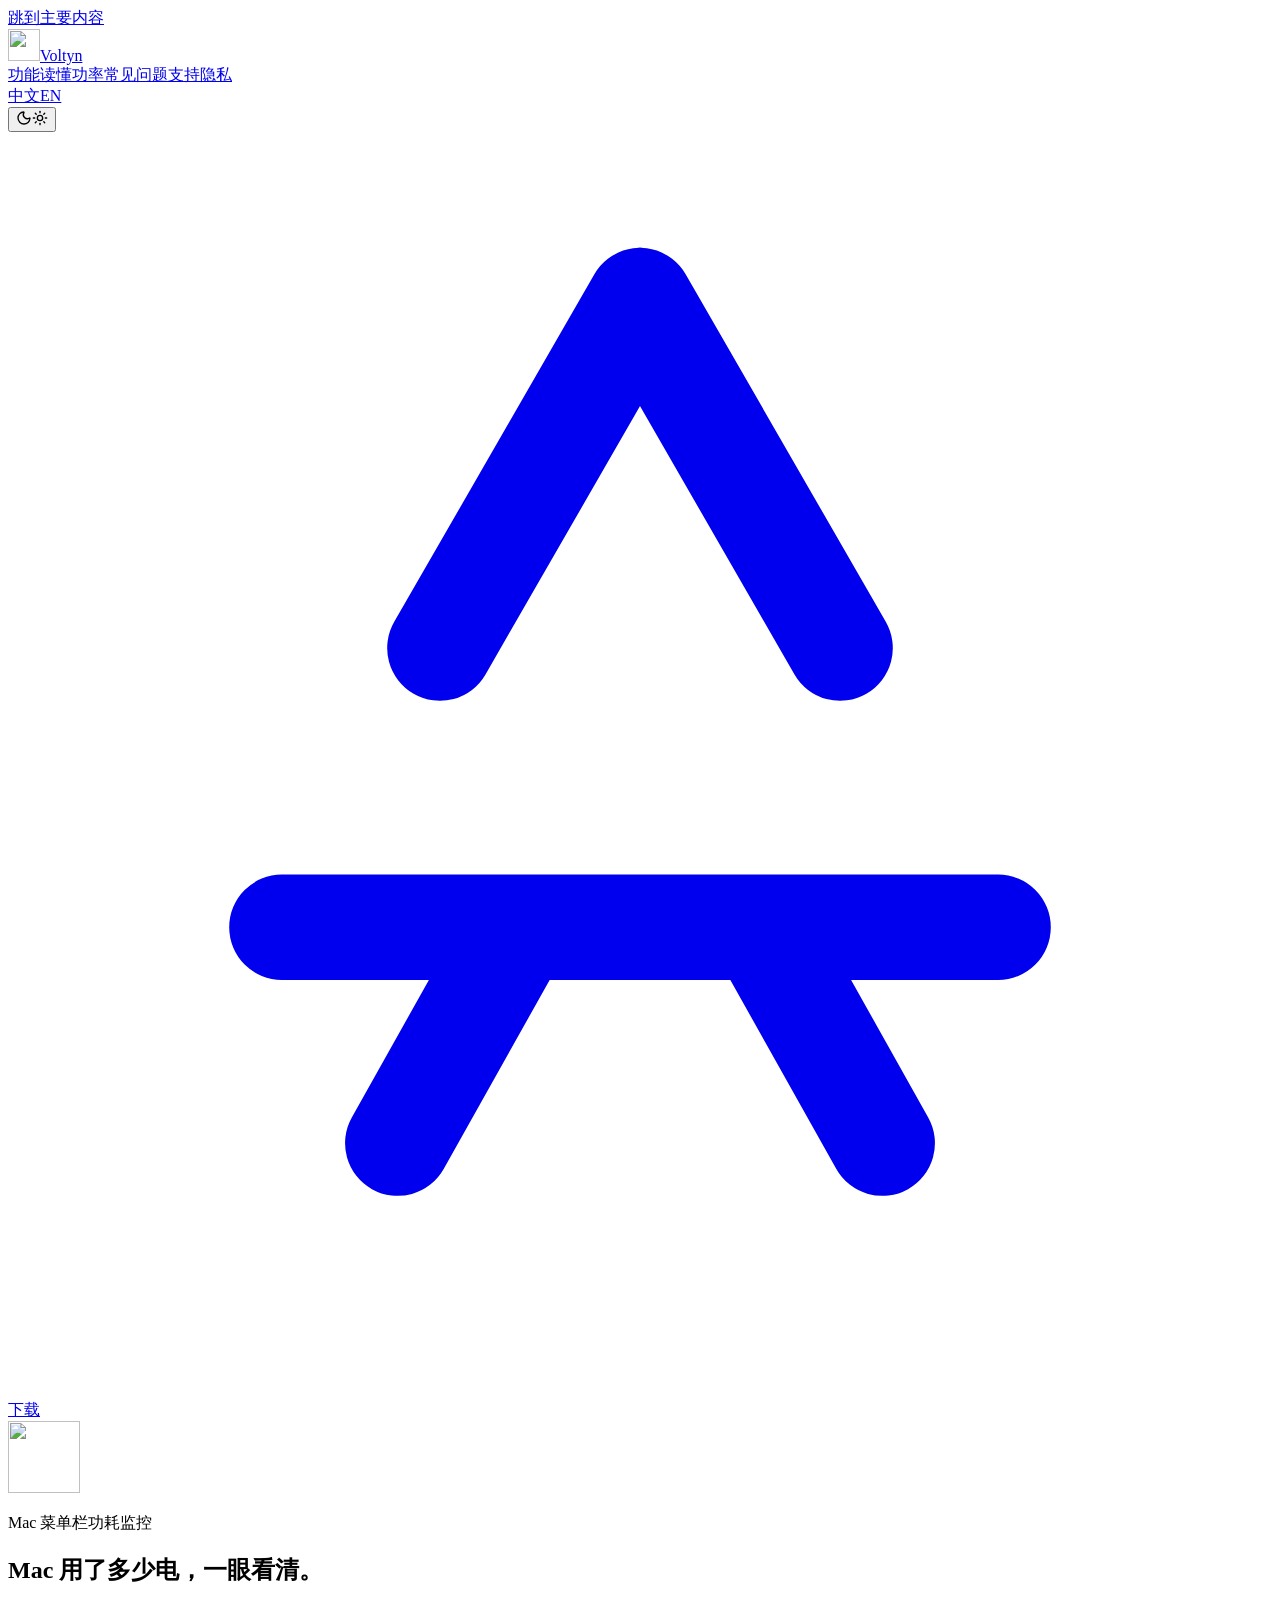
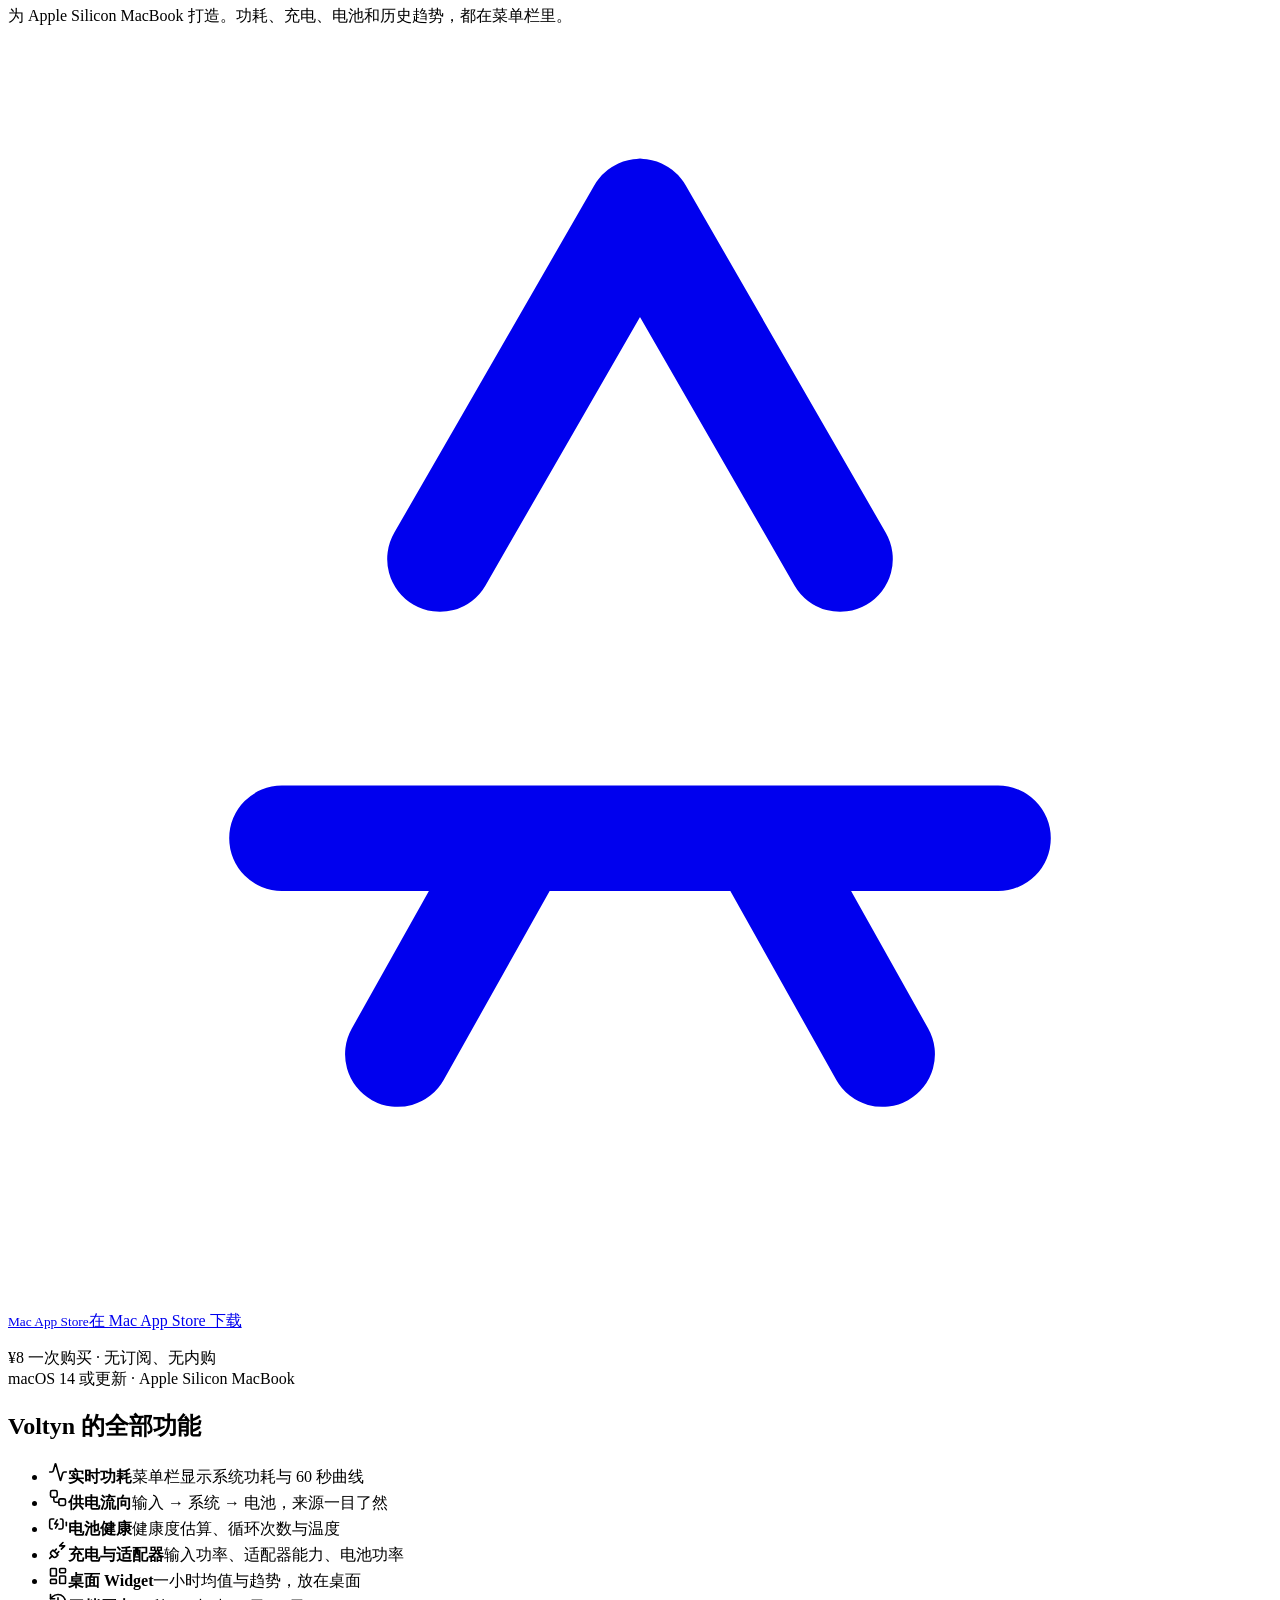
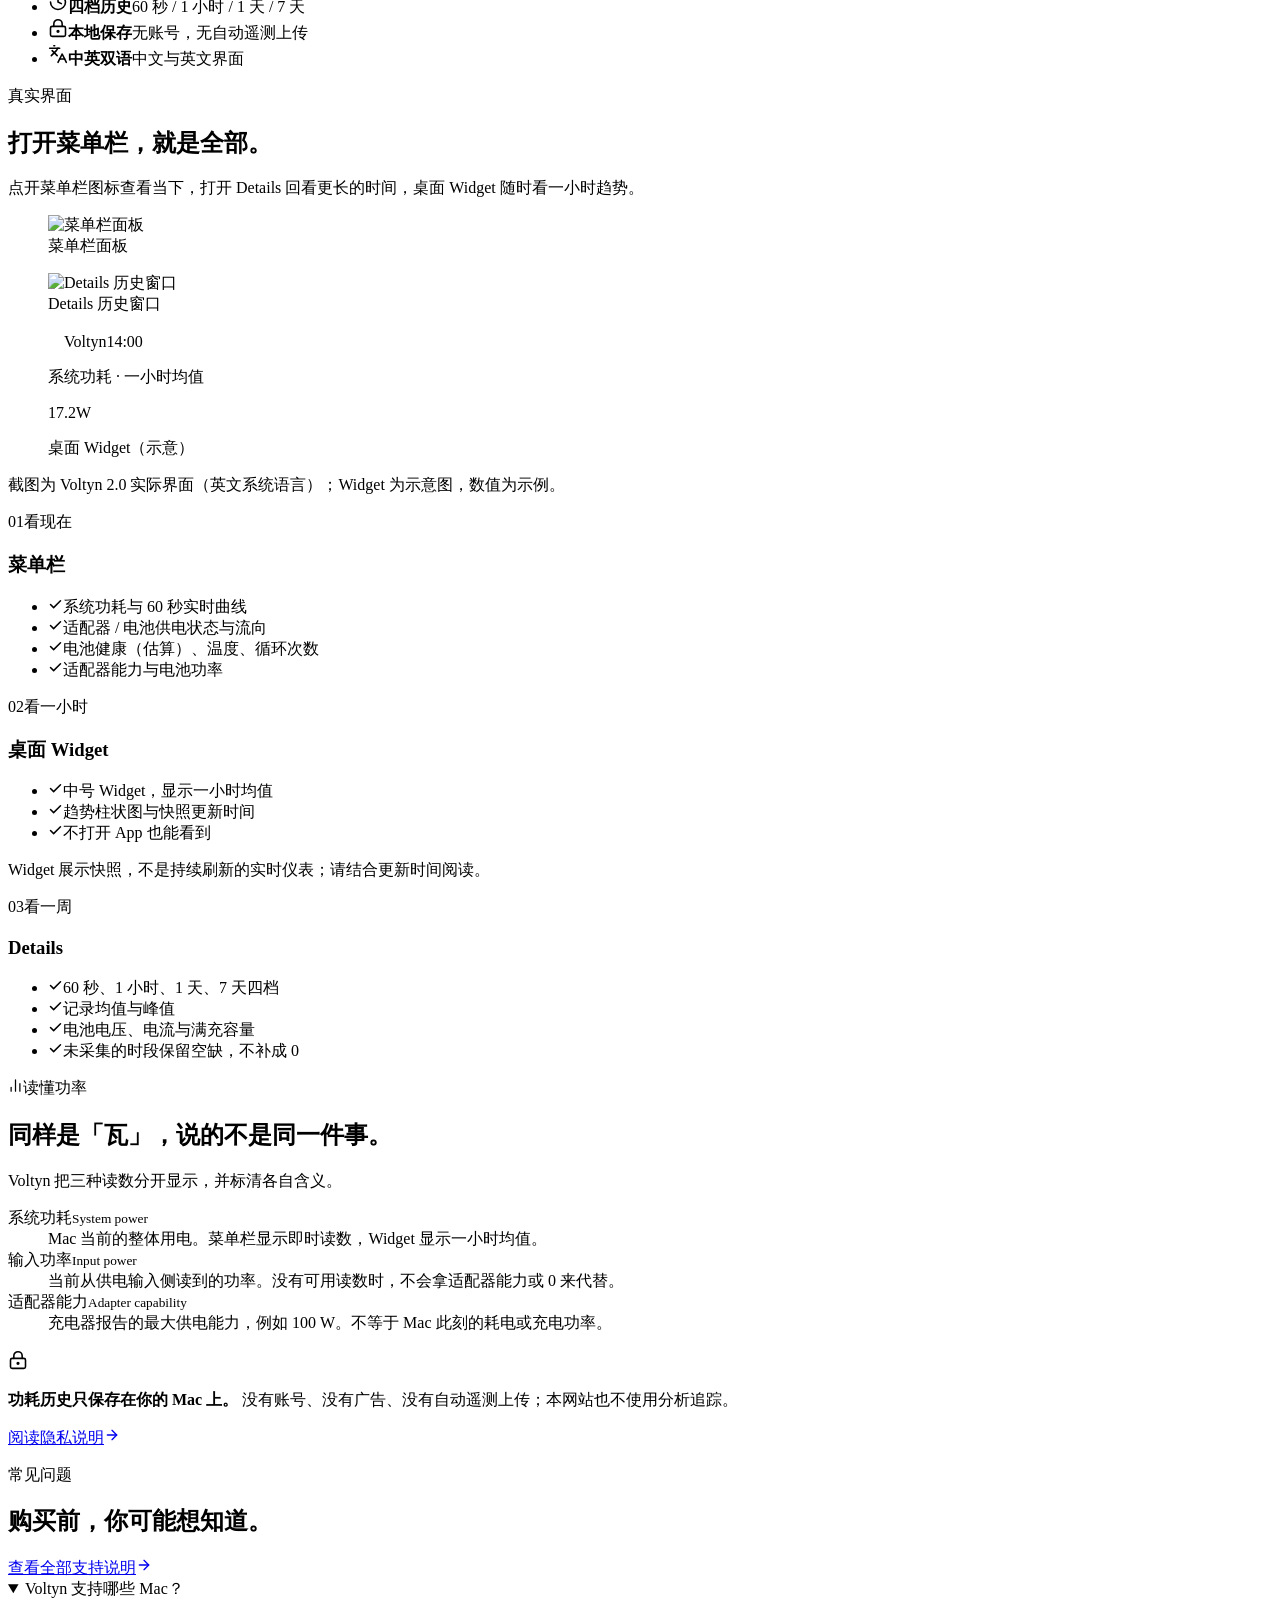
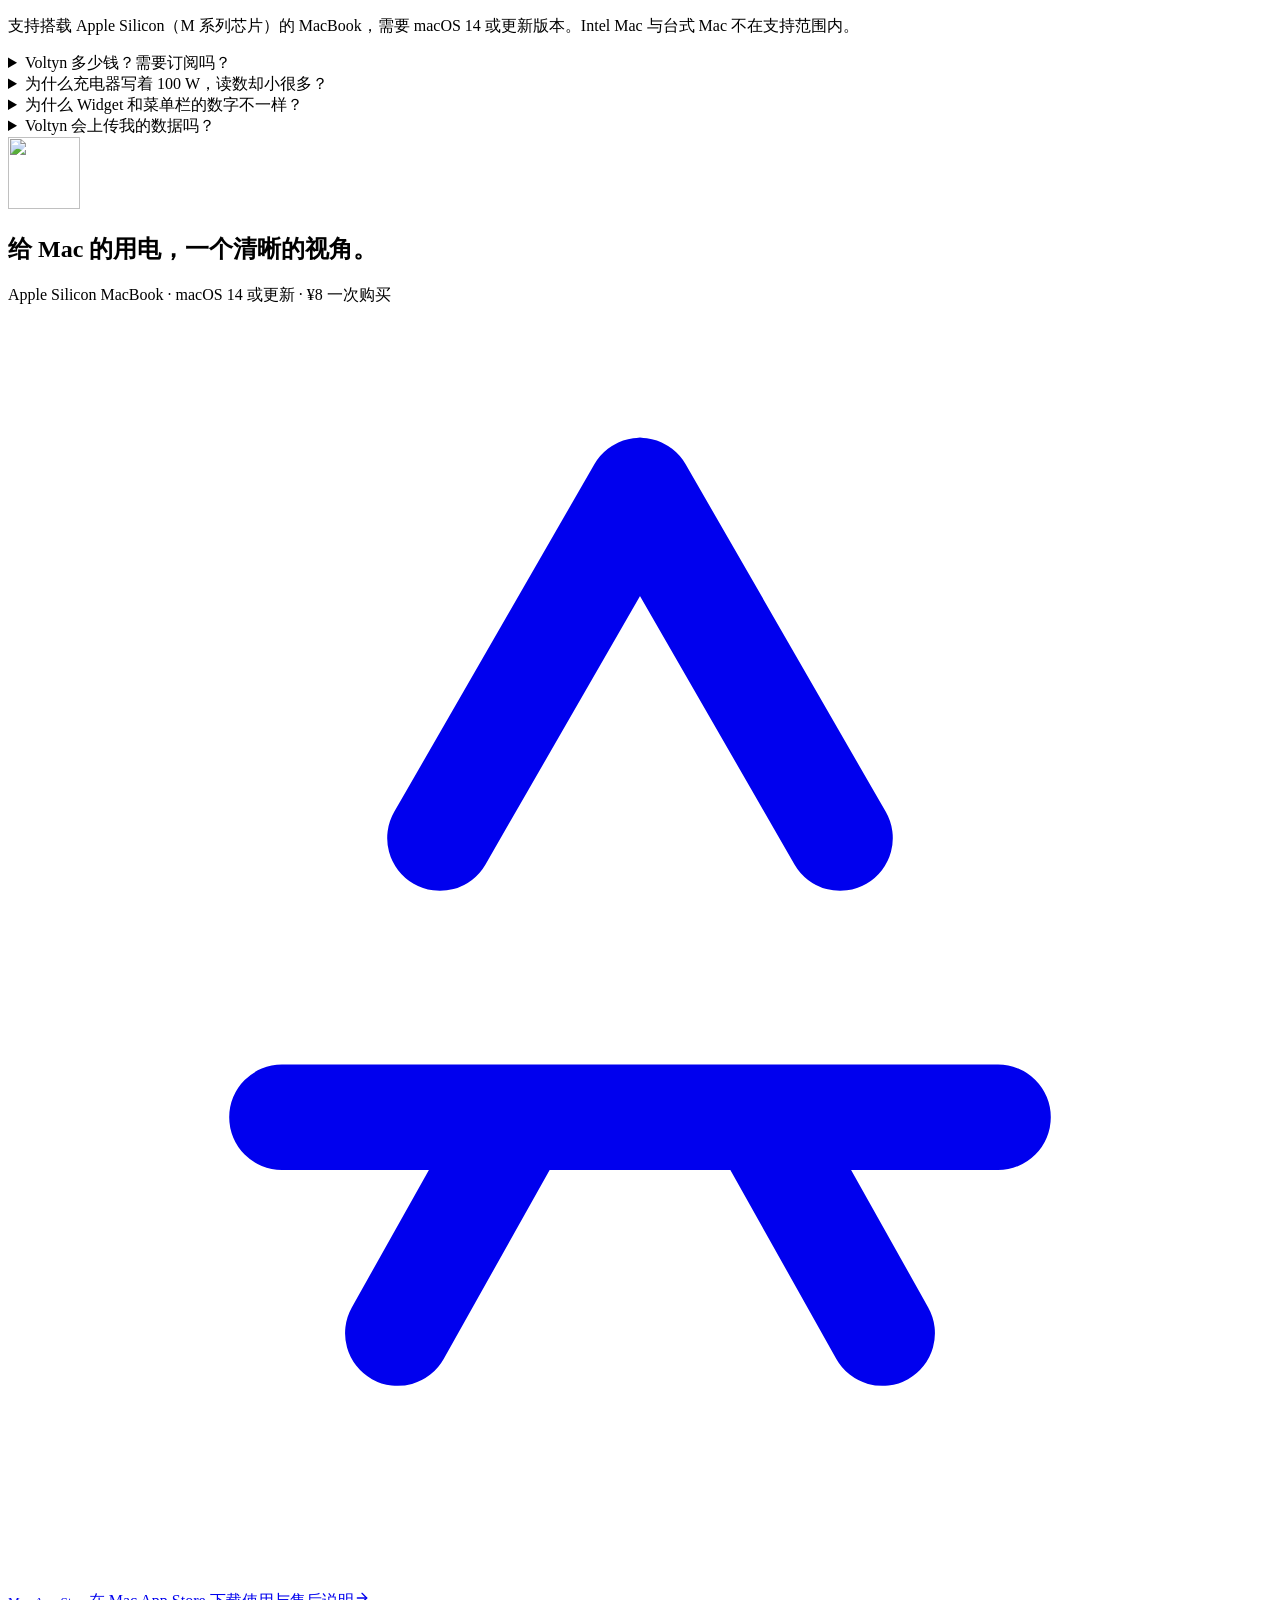
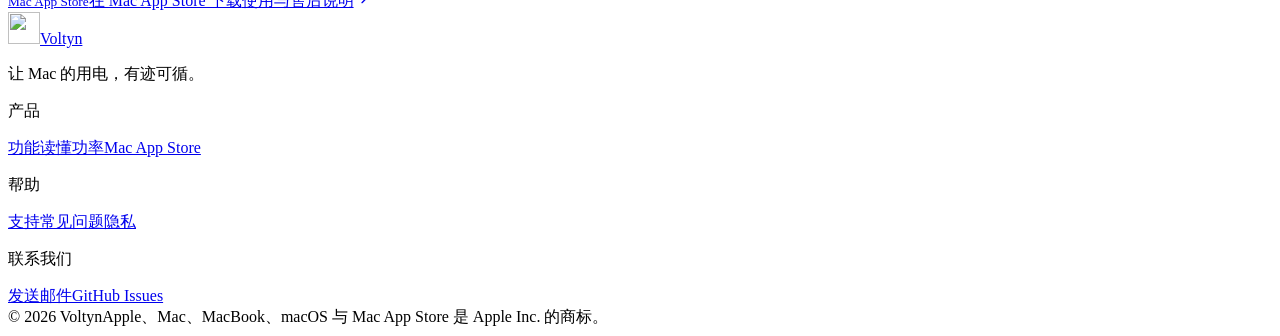
==== commit 4c307708: "Publish Voltyn websites voltyn-marketing-live-r2 2be4fa67d305 + voltyn-support-live-r2 a0bf9911be04" ====
--- a/index.html
+++ b/index.html
@@ -1,2 +1,2 @@
-<!DOCTYPE html><html lang="zh-CN"><head><meta charSet="utf-8"/><meta name="viewport" content="width=device-width, initial-scale=1"/><link rel="preload" href="/voltyn-site/assets/voltyn-icon.png" as="image"/><link rel="stylesheet" href="/voltyn-site/_next/static/css/index.j5dG2ixg.css" data-rsc-css-href="/voltyn-site/_next/static/css/index.j5dG2ixg.css" data-precedence="vite-rsc/importer-resources"/><title>Voltyn：Mac 菜单栏功耗监控，实时查看 MacBook 用电与电池健康</title><meta name="description" content="Voltyn 是 Apple Silicon MacBook 的菜单栏功耗监控 App：实时查看系统功耗、充电输入与适配器功率、电池健康和循环次数，用桌面 Widget 和 60 秒至 7 天历史回看用电趋势。数据保存在本机，Mac App Store 一次购买。"/><meta name="application-name" content="Voltyn"/><meta name="keywords" content="Mac 功耗监控,MacBook 功耗,菜单栏功耗,MacBook 电池健康,电池循环次数,充电功率,适配器功率,macOS Widget,Apple Silicon,Voltyn"/><meta name="author" content="Voltyn"/><meta name="creator" content="Voltyn"/><meta name="format-detection" content="telephone=no"/><meta name="robots" content="index, follow"/><meta property="og:title" content="Voltyn：Mac 菜单栏功耗监控，实时查看 MacBook 用电与电池健康"/><meta property="og:description" content="Voltyn 是 Apple Silicon MacBook 的菜单栏功耗监控 App：实时查看系统功耗、充电输入与适配器功率、电池健康和循环次数，用桌面 Widget 和 60 秒至 7 天历史回看用电趋势。数据保存在本机，Mac App Store 一次购买。"/><meta property="og:url" content="https://leizikang.github.io/voltyn-site/"/><meta property="og:site_name" content="Voltyn"/><meta property="og:type" content="website"/><meta property="og:locale" content="zh_CN"/><meta property="og:image" content="https://leizikang.github.io/voltyn-site/assets/og-zh.png"/><meta property="og:image:width" content="1200"/><meta property="og:image:height" content="630"/><meta property="og:image:alt" content="Voltyn：Mac 菜单栏功耗监控"/><meta name="twitter:card" content="summary_large_image"/><meta name="twitter:title" content="Voltyn：Mac 菜单栏功耗监控，实时查看 MacBook 用电与电池健康"/><meta name="twitter:description" content="Voltyn 是 Apple Silicon MacBook 的菜单栏功耗监控 App：实时查看系统功耗、充电输入与适配器功率、电池健康和循环次数，用桌面 Widget 和 60 秒至 7 天历史回看用电趋势。数据保存在本机，Mac App Store 一次购买。"/><meta name="twitter:image" content="https://leizikang.github.io/voltyn-site/assets/og-zh.png"/><link rel="icon" href="/voltyn-site/favicon.svg" type="image/svg+xml"/><link rel="apple-touch-icon" href="/voltyn-site/apple-touch-icon.png"/><link rel="canonical" href="https://leizikang.github.io/voltyn-site/"/><link rel="alternate" hrefLang="zh-CN" href="https://leizikang.github.io/voltyn-site/"/><link rel="alternate" hrefLang="en" href="https://leizikang.github.io/voltyn-site/en/"/><link rel="alternate" hrefLang="x-default" href="https://leizikang.github.io/voltyn-site/"/><meta name="theme-color" content="#10231b"/><meta name="color-scheme" content="light"/>
-</head><body><a href="#main-content" class="skip-link">跳到主要内容</a><header class="site-header"><div class="shell header-inner"><a href="/voltyn-site/" class="brand" aria-label="Voltyn 首页"><img src="/voltyn-site/assets/voltyn-icon.png" alt="" width="32" height="32"/>Voltyn</a><nav class="site-nav" aria-label="主导航"><a href="#features">功能</a><a href="#readings">读懂功率</a><a href="#faq">常见问题</a><a href="/voltyn-site/support/">支持</a></nav><div class="header-actions"><a class="lang-switch" href="/voltyn-site/en/" hrefLang="en" lang="en" aria-label="Switch to English">English</a><a class="store-button store-button--small" href="https://apps.apple.com/cn/app/voltyn/id6804302267" rel="external noopener" aria-label="在 Mac App Store 下载 Voltyn（打开 Apple 官网）"><svg class="store-glyph" viewBox="0 0 24 24" aria-hidden="true"><path d="M12 3.2 8.2 9.8m7.6 0L12 3.2m-6.8 11.9h13.6M7.4 19.2l2.3-4.1m4.6 0 2.3 4.1" fill="none" stroke="currentColor" stroke-width="2" stroke-linecap="round"></path></svg>下载</a></div></div></header><main id="main-content"><section class="shell banner-wrap" aria-labelledby="banner-title"><div class="banner"><div class="banner-copy"><img class="banner-icon" src="/voltyn-site/assets/voltyn-icon.png" alt="" width="72" height="72"/><p class="eyebrow eyebrow--light">Mac 菜单栏功耗监控</p><h1 id="banner-title"><span class="line">Mac 用了多少电，</span><span class="line">一眼看清。</span></h1><p class="banner-lead">为 Apple Silicon MacBook 打造。功耗、充电、电池和历史趋势，都在菜单栏里。</p><div class="banner-actions"><a class="store-button" href="https://apps.apple.com/cn/app/voltyn/id6804302267" rel="external noopener" aria-label="在 Mac App Store 下载 Voltyn（打开 Apple 官网）"><svg class="store-glyph" viewBox="0 0 24 24" aria-hidden="true"><path d="M12 3.2 8.2 9.8m7.6 0L12 3.2m-6.8 11.9h13.6M7.4 19.2l2.3-4.1m4.6 0 2.3 4.1" fill="none" stroke="currentColor" stroke-width="2" stroke-linecap="round"></path></svg><span class="store-button-text"><small>Mac App Store</small>在 Mac App Store 下载</span></a></div><p class="banner-price">¥8 一次购买 · 无订阅、无内购<br/>macOS 14 或更新 · Apple Silicon MacBook</p></div><div class="banner-features"><h2 class="sr-only">Voltyn 的全部功能</h2><ul class="feature-grid"><li class="feature-tile"><span class="tile-icon"><svg xmlns="http://www.w3.org/2000/svg" width="20" height="20" viewBox="0 0 24 24" fill="none" stroke="currentColor" stroke-width="1.9" stroke-linecap="round" stroke-linejoin="round" class="lucide lucide-activity" aria-hidden="true"><path d="M22 12h-2.48a2 2 0 0 0-1.93 1.46l-2.35 8.36a.25.25 0 0 1-.48 0L9.24 2.18a.25.25 0 0 0-.48 0l-2.35 8.36A2 2 0 0 1 4.49 12H2"></path></svg></span><strong>实时功耗</strong><span>菜单栏显示系统功耗与 60 秒曲线</span></li><li class="feature-tile"><span class="tile-icon"><svg xmlns="http://www.w3.org/2000/svg" width="20" height="20" viewBox="0 0 24 24" fill="none" stroke="currentColor" stroke-width="1.9" stroke-linecap="round" stroke-linejoin="round" class="lucide lucide-workflow" aria-hidden="true"><rect width="8" height="8" x="3" y="3" rx="2"></rect><path d="M7 11v4a2 2 0 0 0 2 2h4"></path><rect width="8" height="8" x="13" y="13" rx="2"></rect></svg></span><strong>供电流向</strong><span>输入 → 系统 → 电池，来源一目了然</span></li><li class="feature-tile"><span class="tile-icon"><svg xmlns="http://www.w3.org/2000/svg" width="20" height="20" viewBox="0 0 24 24" fill="none" stroke="currentColor" stroke-width="1.9" stroke-linecap="round" stroke-linejoin="round" class="lucide lucide-battery-charging" aria-hidden="true"><path d="m11 7-3 5h4l-3 5"></path><path d="M14.856 6H16a2 2 0 0 1 2 2v8a2 2 0 0 1-2 2h-2.935"></path><path d="M22 14v-4"></path><path d="M5.14 18H4a2 2 0 0 1-2-2V8a2 2 0 0 1 2-2h2.936"></path></svg></span><strong>电池健康</strong><span>健康度估算、循环次数与温度</span></li><li class="feature-tile"><span class="tile-icon"><svg xmlns="http://www.w3.org/2000/svg" width="20" height="20" viewBox="0 0 24 24" fill="none" stroke="currentColor" stroke-width="1.9" stroke-linecap="round" stroke-linejoin="round" class="lucide lucide-plug-zap" aria-hidden="true"><path d="M6.3 20.3a2.4 2.4 0 0 0 3.4 0L12 18l-6-6-2.3 2.3a2.4 2.4 0 0 0 0 3.4Z"></path><path d="m2 22 3-3"></path><path d="M7.5 13.5 10 11"></path><path d="M10.5 16.5 13 14"></path><path d="m18 3-4 4h6l-4 4"></path></svg></span><strong>充电与适配器</strong><span>输入功率、适配器能力、电池功率</span></li><li class="feature-tile"><span class="tile-icon"><svg xmlns="http://www.w3.org/2000/svg" width="20" height="20" viewBox="0 0 24 24" fill="none" stroke="currentColor" stroke-width="1.9" stroke-linecap="round" stroke-linejoin="round" class="lucide lucide-layout-dashboard" aria-hidden="true"><rect width="7" height="9" x="3" y="3" rx="1"></rect><rect width="7" height="5" x="14" y="3" rx="1"></rect><rect width="7" height="9" x="14" y="12" rx="1"></rect><rect width="7" height="5" x="3" y="16" rx="1"></rect></svg></span><strong>桌面 Widget</strong><span>一小时均值与趋势，放在桌面</span></li><li class="feature-tile"><span class="tile-icon"><svg xmlns="http://www.w3.org/2000/svg" width="20" height="20" viewBox="0 0 24 24" fill="none" stroke="currentColor" stroke-width="1.9" stroke-linecap="round" stroke-linejoin="round" class="lucide lucide-rotate-ccw-clock" aria-hidden="true"><path d="M3 12a9 9 0 1 0 9-9 9.75 9.75 0 0 0-6.74 2.74L3 8"></path><path d="M3 3v5h5"></path><path d="M12 7v5l4 2"></path></svg></span><strong>四档历史</strong><span>60 秒 / 1 小时 / 1 天 / 7 天</span></li><li class="feature-tile"><span class="tile-icon"><svg xmlns="http://www.w3.org/2000/svg" width="20" height="20" viewBox="0 0 24 24" fill="none" stroke="currentColor" stroke-width="1.9" stroke-linecap="round" stroke-linejoin="round" class="lucide lucide-lock-keyhole" aria-hidden="true"><circle cx="12" cy="16" r="1"></circle><rect x="3" y="10" width="18" height="12" rx="2"></rect><path d="M7 10V7a5 5 0 0 1 10 0v3"></path></svg></span><strong>本地保存</strong><span>无账号，无自动遥测上传</span></li><li class="feature-tile"><span class="tile-icon"><svg xmlns="http://www.w3.org/2000/svg" width="20" height="20" viewBox="0 0 24 24" fill="none" stroke="currentColor" stroke-width="1.9" stroke-linecap="round" stroke-linejoin="round" class="lucide lucide-languages" aria-hidden="true"><path d="m5 8 6 6"></path><path d="m4 14 6-6 2-3"></path><path d="M2 5h12"></path><path d="M7 2h1"></path><path d="m22 22-5-10-5 10"></path><path d="M14 18h6"></path></svg></span><strong>中英双语</strong><span>中文与英文界面</span></li></ul></div></div></section><section id="features" class="section shell" aria-labelledby="showcase-title"><header class="section-head section-head--center"><p class="eyebrow">真实界面</p><h2 id="showcase-title">打开菜单栏，就是全部。</h2><p>点开菜单栏图标查看当下，打开 Details 回看更长的时间，桌面 Widget 随时看一小时趋势。</p></header><div class="showcase"><figure class="showcase-item showcase-menu"><img src="/voltyn-site/assets/menu-panel.webp" alt="菜单栏面板" width="360" height="651" loading="lazy"/><figcaption>菜单栏面板</figcaption></figure><div class="showcase-stack"><figure class="showcase-item showcase-details"><img src="/voltyn-site/assets/details-window.webp" alt="Details 历史窗口" width="600" height="682" loading="lazy"/><figcaption>Details 历史窗口</figcaption></figure><figure class="showcase-item showcase-widget"><div class="widget-mock" aria-hidden="true"><div class="widget-top"><span class="widget-app"><img src="/voltyn-site/assets/voltyn-icon.png" alt="" width="16" height="16" loading="lazy"/>Voltyn</span><span>14:00</span></div><p class="widget-label">系统功耗 · 一小时均值</p><p class="widget-value">17.2<span>W</span></p><div class="widget-bars" aria-hidden="true"><span style="height:34%"></span><span style="height:42%"></span><span style="height:38%"></span><span style="height:55%"></span><span style="height:71%"></span><span style="height:58%"></span><span style="height:46%"></span><span style="height:52%"></span><span style="height:76%"></span><span style="height:88%"></span><span style="height:70%"></span><span style="height:61%"></span><span style="height:48%"></span><span style="height:56%"></span><span style="height:66%"></span><span style="height:54%"></span><span style="height:47%"></span><span style="height:44%"></span><span style="height:58%"></span><span style="height:63%"></span><span style="height:50%" data-recent="true"></span><span style="height:45%" data-recent="true"></span><span style="height:40%" data-recent="true"></span><span style="height:43%" data-recent="true"></span></div></div><figcaption>桌面 Widget（示意）</figcaption></figure></div></div><p class="showcase-note">截图为 Voltyn 2.0 实际界面（英文系统语言）；Widget 为示意图，数值为示例。</p><div class="places"><article class="place-card" aria-labelledby="place-01"><p class="place-index">01<span>看现在</span></p><h3 id="place-01">菜单栏</h3><ul class="points"><li><svg xmlns="http://www.w3.org/2000/svg" width="15" height="15" viewBox="0 0 24 24" fill="none" stroke="currentColor" stroke-width="2.4" stroke-linecap="round" stroke-linejoin="round" class="lucide lucide-check" aria-hidden="true"><path d="M20 6 9 17l-5-5"></path></svg>系统功耗与 60 秒实时曲线</li><li><svg xmlns="http://www.w3.org/2000/svg" width="15" height="15" viewBox="0 0 24 24" fill="none" stroke="currentColor" stroke-width="2.4" stroke-linecap="round" stroke-linejoin="round" class="lucide lucide-check" aria-hidden="true"><path d="M20 6 9 17l-5-5"></path></svg>适配器 / 电池供电状态与流向</li><li><svg xmlns="http://www.w3.org/2000/svg" width="15" height="15" viewBox="0 0 24 24" fill="none" stroke="currentColor" stroke-width="2.4" stroke-linecap="round" stroke-linejoin="round" class="lucide lucide-check" aria-hidden="true"><path d="M20 6 9 17l-5-5"></path></svg>电池健康（估算）、温度、循环次数</li><li><svg xmlns="http://www.w3.org/2000/svg" width="15" height="15" viewBox="0 0 24 24" fill="none" stroke="currentColor" stroke-width="2.4" stroke-linecap="round" stroke-linejoin="round" class="lucide lucide-check" aria-hidden="true"><path d="M20 6 9 17l-5-5"></path></svg>适配器能力与电池功率</li></ul></article><article class="place-card" aria-labelledby="place-02"><p class="place-index">02<span>看一小时</span></p><h3 id="place-02">桌面 Widget</h3><ul class="points"><li><svg xmlns="http://www.w3.org/2000/svg" width="15" height="15" viewBox="0 0 24 24" fill="none" stroke="currentColor" stroke-width="2.4" stroke-linecap="round" stroke-linejoin="round" class="lucide lucide-check" aria-hidden="true"><path d="M20 6 9 17l-5-5"></path></svg>中号 Widget，显示一小时均值</li><li><svg xmlns="http://www.w3.org/2000/svg" width="15" height="15" viewBox="0 0 24 24" fill="none" stroke="currentColor" stroke-width="2.4" stroke-linecap="round" stroke-linejoin="round" class="lucide lucide-check" aria-hidden="true"><path d="M20 6 9 17l-5-5"></path></svg>趋势柱状图与快照更新时间</li><li><svg xmlns="http://www.w3.org/2000/svg" width="15" height="15" viewBox="0 0 24 24" fill="none" stroke="currentColor" stroke-width="2.4" stroke-linecap="round" stroke-linejoin="round" class="lucide lucide-check" aria-hidden="true"><path d="M20 6 9 17l-5-5"></path></svg>不打开 App 也能看到</li></ul><p class="fine">Widget 展示快照，不是持续刷新的实时仪表；请结合更新时间阅读。</p></article><article class="place-card" aria-labelledby="place-03"><p class="place-index">03<span>看一周</span></p><h3 id="place-03">Details</h3><ul class="points"><li><svg xmlns="http://www.w3.org/2000/svg" width="15" height="15" viewBox="0 0 24 24" fill="none" stroke="currentColor" stroke-width="2.4" stroke-linecap="round" stroke-linejoin="round" class="lucide lucide-check" aria-hidden="true"><path d="M20 6 9 17l-5-5"></path></svg>60 秒、1 小时、1 天、7 天四档</li><li><svg xmlns="http://www.w3.org/2000/svg" width="15" height="15" viewBox="0 0 24 24" fill="none" stroke="currentColor" stroke-width="2.4" stroke-linecap="round" stroke-linejoin="round" class="lucide lucide-check" aria-hidden="true"><path d="M20 6 9 17l-5-5"></path></svg>记录均值与峰值</li><li><svg xmlns="http://www.w3.org/2000/svg" width="15" height="15" viewBox="0 0 24 24" fill="none" stroke="currentColor" stroke-width="2.4" stroke-linecap="round" stroke-linejoin="round" class="lucide lucide-check" aria-hidden="true"><path d="M20 6 9 17l-5-5"></path></svg>电池电压、电流与满充容量</li><li><svg xmlns="http://www.w3.org/2000/svg" width="15" height="15" viewBox="0 0 24 24" fill="none" stroke="currentColor" stroke-width="2.4" stroke-linecap="round" stroke-linejoin="round" class="lucide lucide-check" aria-hidden="true"><path d="M20 6 9 17l-5-5"></path></svg>未采集的时段保留空缺，不补成 0</li></ul></article></div></section><section id="readings" class="section shell" aria-labelledby="readings-title"><header class="section-head section-head--center"><p class="eyebrow"><svg xmlns="http://www.w3.org/2000/svg" width="15" height="15" viewBox="0 0 24 24" fill="none" stroke="currentColor" stroke-width="2" stroke-linecap="round" stroke-linejoin="round" class="lucide lucide-chart-no-axes-column" aria-hidden="true"><path d="M5 21v-6"></path><path d="M12 21V3"></path><path d="M19 21V9"></path></svg>读懂功率</p><h2 id="readings-title">同样是「瓦」，说的不是同一件事。</h2><p>Voltyn 把三种读数分开显示，并标清各自含义。</p></header><dl class="reading-grid"><div class="reading-card"><dt>系统功耗<small>System power</small></dt><dd>Mac 当前的整体用电。菜单栏显示即时读数，Widget 显示一小时均值。</dd></div><div class="reading-card"><dt>输入功率<small>Input power</small></dt><dd>当前从供电输入侧读到的功率。没有可用读数时，不会拿适配器能力或 0 来代替。</dd></div><div class="reading-card"><dt>适配器能力<small>Adapter capability</small></dt><dd>充电器报告的最大供电能力，例如 100 W。不等于 Mac 此刻的耗电或充电功率。</dd></div></dl><div class="privacy-strip"><span class="privacy-icon" aria-hidden="true"><svg xmlns="http://www.w3.org/2000/svg" width="20" height="20" viewBox="0 0 24 24" fill="none" stroke="currentColor" stroke-width="1.9" stroke-linecap="round" stroke-linejoin="round" class="lucide lucide-lock-keyhole" aria-hidden="true"><circle cx="12" cy="16" r="1"></circle><rect x="3" y="10" width="18" height="12" rx="2"></rect><path d="M7 10V7a5 5 0 0 1 10 0v3"></path></svg></span><p><strong>功耗历史只保存在你的 Mac 上。</strong> <!-- -->没有账号、没有广告、没有自动遥测上传；本网站也不使用分析追踪。</p><a class="text-link" href="/voltyn-site/privacy/">阅读隐私说明<svg xmlns="http://www.w3.org/2000/svg" width="16" height="16" viewBox="0 0 24 24" fill="none" stroke="currentColor" stroke-width="2" stroke-linecap="round" stroke-linejoin="round" class="lucide lucide-arrow-right" aria-hidden="true"><path d="M5 12h14"></path><path d="m12 5 7 7-7 7"></path></svg></a></div></section><section id="faq" class="section shell faq-section" aria-labelledby="faq-title"><header class="section-head"><p class="eyebrow">常见问题</p><h2 id="faq-title">购买前，你可能想知道。</h2><a class="text-link" href="/voltyn-site/support/">查看全部支持说明<svg xmlns="http://www.w3.org/2000/svg" width="16" height="16" viewBox="0 0 24 24" fill="none" stroke="currentColor" stroke-width="2" stroke-linecap="round" stroke-linejoin="round" class="lucide lucide-arrow-right" aria-hidden="true"><path d="M5 12h14"></path><path d="m12 5 7 7-7 7"></path></svg></a></header><div class="faq"><details open=""><summary>Voltyn 支持哪些 Mac？<span class="faq-toggle" aria-hidden="true"></span></summary><p>支持搭载 Apple Silicon（M 系列芯片）的 MacBook，需要 macOS 14 或更新版本。Intel Mac 与台式 Mac 不在支持范围内。</p></details><details><summary>Voltyn 多少钱？需要订阅吗？<span class="faq-toggle" aria-hidden="true"></span></summary><p>在中国大陆 Mac App Store 售价 ¥8，一次购买即可使用，没有订阅，也没有 App 内购买。其他地区价格以 App Store 显示为准。</p></details><details><summary>为什么充电器写着 100 W，读数却小很多？<span class="faq-toggle" aria-hidden="true"></span></summary><p>适配器能力是充电器最多能提供的功率，系统功耗是 Mac 当前实际用电，输入功率是当前供电输入侧的读数。三者含义不同，读数较低并不代表充电器或线材有问题。</p></details><details><summary>为什么 Widget 和菜单栏的数字不一样？<span class="faq-toggle" aria-hidden="true"></span></summary><p>菜单栏显示即时系统功耗；中号 Widget 显示已记录的一小时均值，并受快照更新时间影响。时间尺度不同，数字不同通常是正常的。</p></details><details><summary>Voltyn 会上传我的数据吗？<span class="faq-toggle" aria-hidden="true"></span></summary><p>不会自动上传。Voltyn 采集的功耗历史保存在本机，没有自动遥测。只有你主动发送邮件、截图或反馈时，相应内容才会离开设备。</p></details></div></section><section class="shell cta-wrap" aria-labelledby="cta-title"><div class="cta"><img src="/voltyn-site/assets/voltyn-icon.png" alt="" width="72" height="72" loading="lazy"/><h2 id="cta-title">给 Mac 的用电，一个清晰的视角。</h2><p>Apple Silicon MacBook · macOS 14 或更新 · ¥8 一次购买</p><a class="store-button" href="https://apps.apple.com/cn/app/voltyn/id6804302267" rel="external noopener" aria-label="在 Mac App Store 下载 Voltyn（打开 Apple 官网）"><svg class="store-glyph" viewBox="0 0 24 24" aria-hidden="true"><path d="M12 3.2 8.2 9.8m7.6 0L12 3.2m-6.8 11.9h13.6M7.4 19.2l2.3-4.1m4.6 0 2.3 4.1" fill="none" stroke="currentColor" stroke-width="2" stroke-linecap="round"></path></svg><span class="store-button-text"><small>Mac App Store</small>在 Mac App Store 下载</span></a><a class="text-link text-link--light" href="/voltyn-site/support/">使用与售后说明<svg xmlns="http://www.w3.org/2000/svg" width="16" height="16" viewBox="0 0 24 24" fill="none" stroke="currentColor" stroke-width="2" stroke-linecap="round" stroke-linejoin="round" class="lucide lucide-arrow-right" aria-hidden="true"><path d="M5 12h14"></path><path d="m12 5 7 7-7 7"></path></svg></a></div></section></main><footer class="site-footer"><div class="shell"><div class="footer-top"><div class="footer-brand"><a href="/voltyn-site/" class="brand"><img src="/voltyn-site/assets/voltyn-icon.png" alt="" width="32" height="32" loading="lazy"/>Voltyn</a><p>让 Mac 的用电，有迹可循。</p></div><nav class="footer-col" aria-label="产品"><p>产品</p><a href="/voltyn-site/#features">功能</a><a href="/voltyn-site/#readings">读懂功率</a><a href="https://apps.apple.com/cn/app/voltyn/id6804302267" rel="external noopener">Mac App Store</a></nav><nav class="footer-col" aria-label="帮助"><p>帮助</p><a href="/voltyn-site/support/">支持</a><a href="/voltyn-site/#faq">常见问题</a><a href="/voltyn-site/privacy/">隐私</a></nav><nav class="footer-col" aria-label="联系我们"><p>联系我们</p><a href="mailto:laths.delays-9d@icloud.com">发送邮件</a><a href="https://github.com/LeiZiKang/voltyn-site/issues/new/choose" rel="external noopener">GitHub Issues</a></nav></div><div class="footer-bottom"><span>© 2026 Voltyn</span><span>Apple、Mac、MacBook、macOS 与 Mac App Store 是 Apple Inc. 的商标。</span></div></div></footer><script type="application/ld+json">[{"@context":"https://schema.org","@type":"SoftwareApplication","name":"Voltyn","description":"Voltyn 是 Apple Silicon MacBook 的菜单栏功耗监控 App：实时查看系统功耗、充电输入与适配器功率、电池健康和循环次数，用桌面 Widget 和 60 秒至 7 天历史回看用电趋势。数据保存在本机，Mac App Store 一次购买。","url":"https://leizikang.github.io/voltyn-site/","image":"https://leizikang.github.io/voltyn-site/assets/og-zh.png","operatingSystem":"macOS 14.0 or later","applicationCategory":"UtilitiesApplication","inLanguage":["zh-CN","en"],"softwareVersion":"2.0.0","downloadUrl":"https://apps.apple.com/cn/app/voltyn/id6804302267","installUrl":"https://apps.apple.com/cn/app/voltyn/id6804302267","featureList":["实时功耗: 菜单栏显示系统功耗与 60 秒曲线","供电流向: 输入 → 系统 → 电池，来源一目了然","电池健康: 健康度估算、循环次数与温度","充电与适配器: 输入功率、适配器能力、电池功率","桌面 Widget: 一小时均值与趋势，放在桌面","四档历史: 60 秒 / 1 小时 / 1 天 / 7 天","本地保存: 无账号，无自动遥测上传","中英双语: 中文与英文界面"],"screenshot":["https://leizikang.github.io/voltyn-site/assets/menu-panel.webp","https://leizikang.github.io/voltyn-site/assets/details-window.webp"],"offers":{"@type":"Offer","price":"8","priceCurrency":"CNY","availability":"https://schema.org/InStock","url":"https://apps.apple.com/cn/app/voltyn/id6804302267"}},{"@context":"https://schema.org","@type":"FAQPage","inLanguage":"zh-CN","mainEntity":[{"@type":"Question","name":"Voltyn 支持哪些 Mac？","acceptedAnswer":{"@type":"Answer","text":"支持搭载 Apple Silicon（M 系列芯片）的 MacBook，需要 macOS 14 或更新版本。Intel Mac 与台式 Mac 不在支持范围内。"}},{"@type":"Question","name":"Voltyn 多少钱？需要订阅吗？","acceptedAnswer":{"@type":"Answer","text":"在中国大陆 Mac App Store 售价 ¥8，一次购买即可使用，没有订阅，也没有 App 内购买。其他地区价格以 App Store 显示为准。"}},{"@type":"Question","name":"为什么充电器写着 100 W，读数却小很多？","acceptedAnswer":{"@type":"Answer","text":"适配器能力是充电器最多能提供的功率，系统功耗是 Mac 当前实际用电，输入功率是当前供电输入侧的读数。三者含义不同，读数较低并不代表充电器或线材有问题。"}},{"@type":"Question","name":"为什么 Widget 和菜单栏的数字不一样？","acceptedAnswer":{"@type":"Answer","text":"菜单栏显示即时系统功耗；中号 Widget 显示已记录的一小时均值，并受快照更新时间影响。时间尺度不同，数字不同通常是正常的。"}},{"@type":"Question","name":"Voltyn 会上传我的数据吗？","acceptedAnswer":{"@type":"Answer","text":"不会自动上传。Voltyn 采集的功耗历史保存在本机，没有自动遥测。只有你主动发送邮件、截图或反馈时，相应内容才会离开设备。"}}]},{"@context":"https://schema.org","@type":"WebSite","name":"Voltyn","url":"https://leizikang.github.io/voltyn-site/","inLanguage":"zh-CN"}]</script></body></html>+<!DOCTYPE html><html lang="zh-CN"><head><meta charSet="utf-8"/><meta name="viewport" content="width=device-width, initial-scale=1"/><link rel="preload" href="/voltyn-site/assets/voltyn-icon.png" as="image"/><link rel="stylesheet" href="/voltyn-site/_next/static/css/index.Cv9eG4kZ.css" data-rsc-css-href="/voltyn-site/_next/static/css/index.Cv9eG4kZ.css" data-precedence="vite-rsc/importer-resources"/><title>Voltyn：Mac 菜单栏功耗监控，实时查看 MacBook 用电与电池健康</title><meta name="description" content="Voltyn 是 Apple Silicon MacBook 的菜单栏功耗监控 App：实时查看系统功耗、充电输入与适配器功率、电池健康和循环次数，用桌面 Widget 和 60 秒至 7 天历史回看用电趋势。数据保存在本机，Mac App Store 一次购买。"/><meta name="application-name" content="Voltyn"/><meta name="keywords" content="Mac 功耗监控,MacBook 功耗,菜单栏功耗,MacBook 电池健康,电池循环次数,充电功率,适配器功率,macOS Widget,Apple Silicon,Voltyn"/><meta name="author" content="Voltyn"/><meta name="creator" content="Voltyn"/><meta name="format-detection" content="telephone=no"/><meta name="robots" content="index, follow"/><meta property="og:title" content="Voltyn：Mac 菜单栏功耗监控，实时查看 MacBook 用电与电池健康"/><meta property="og:description" content="Voltyn 是 Apple Silicon MacBook 的菜单栏功耗监控 App：实时查看系统功耗、充电输入与适配器功率、电池健康和循环次数，用桌面 Widget 和 60 秒至 7 天历史回看用电趋势。数据保存在本机，Mac App Store 一次购买。"/><meta property="og:url" content="https://leizikang.github.io/voltyn-site/"/><meta property="og:site_name" content="Voltyn"/><meta property="og:type" content="website"/><meta property="og:locale" content="zh_CN"/><meta property="og:image" content="https://leizikang.github.io/voltyn-site/assets/og-zh.png"/><meta property="og:image:width" content="1200"/><meta property="og:image:height" content="630"/><meta property="og:image:alt" content="Voltyn：Mac 菜单栏功耗监控"/><meta name="twitter:card" content="summary_large_image"/><meta name="twitter:title" content="Voltyn：Mac 菜单栏功耗监控，实时查看 MacBook 用电与电池健康"/><meta name="twitter:description" content="Voltyn 是 Apple Silicon MacBook 的菜单栏功耗监控 App：实时查看系统功耗、充电输入与适配器功率、电池健康和循环次数，用桌面 Widget 和 60 秒至 7 天历史回看用电趋势。数据保存在本机，Mac App Store 一次购买。"/><meta name="twitter:image" content="https://leizikang.github.io/voltyn-site/assets/og-zh.png"/><link rel="icon" href="/voltyn-site/favicon.svg" type="image/svg+xml"/><link rel="apple-touch-icon" href="/voltyn-site/apple-touch-icon.png"/><link rel="canonical" href="https://leizikang.github.io/voltyn-site/"/><link rel="alternate" hrefLang="zh-CN" href="https://leizikang.github.io/voltyn-site/"/><link rel="alternate" hrefLang="en" href="https://leizikang.github.io/voltyn-site/en/"/><link rel="alternate" hrefLang="x-default" href="https://leizikang.github.io/voltyn-site/"/><meta name="theme-color" content="#f7f7f3" media="(prefers-color-scheme: light)"/><meta name="theme-color" content="#0c1310" media="(prefers-color-scheme: dark)"/><meta name="color-scheme" content="light dark"/>
+</head><body><script id="theme-init">(function(){var d=document.documentElement,k='voltyn-theme';d.classList.add('js');try{var t=localStorage.getItem(k);if(t==='light'||t==='dark')d.setAttribute('data-theme',t)}catch(e){}document.addEventListener('click',function(e){var b=e.target.closest&&e.target.closest('[data-theme-toggle]');if(!b)return;var c=d.getAttribute('data-theme')||(matchMedia('(prefers-color-scheme: dark)').matches?'dark':'light'),n=c==='dark'?'light':'dark';d.setAttribute('data-theme',n);try{localStorage.setItem(k,n)}catch(e){}})})();</script><a href="#main-content" class="skip-link">跳到主要内容</a><header class="site-header"><div class="shell header-inner"><a href="/voltyn-site/" class="brand" aria-label="Voltyn 首页"><img src="/voltyn-site/assets/voltyn-icon.png" alt="" width="32" height="32"/>Voltyn</a><nav class="site-nav" aria-label="主导航"><a href="#features">功能</a><a href="#readings">读懂功率</a><a href="#faq">常见问题</a><a href="/voltyn-site/support/">支持</a><a href="/voltyn-site/privacy/">隐私</a></nav><div class="header-actions"><nav class="lang-switch" aria-label="语言"><a href="/voltyn-site/" hrefLang="zh-CN" lang="zh-CN" aria-current="true">中文</a><a href="/voltyn-site/en/" hrefLang="en" lang="en">EN</a></nav><button type="button" class="theme-toggle" data-theme-toggle="true" aria-label="切换深色 / 浅色模式" title="切换深色 / 浅色模式"><svg xmlns="http://www.w3.org/2000/svg" width="16" height="16" viewBox="0 0 24 24" fill="none" stroke="currentColor" stroke-width="2" stroke-linecap="round" stroke-linejoin="round" class="lucide lucide-moon icon-moon" aria-hidden="true"><path d="M20.985 12.486a9 9 0 1 1-9.473-9.472c.405-.022.617.46.402.803a6 6 0 0 0 8.268 8.268c.344-.215.825-.004.803.401"></path></svg><svg xmlns="http://www.w3.org/2000/svg" width="16" height="16" viewBox="0 0 24 24" fill="none" stroke="currentColor" stroke-width="2" stroke-linecap="round" stroke-linejoin="round" class="lucide lucide-sun icon-sun" aria-hidden="true"><circle cx="12" cy="12" r="4"></circle><path d="M12 2v2"></path><path d="M12 20v2"></path><path d="m4.93 4.93 1.41 1.41"></path><path d="m17.66 17.66 1.41 1.41"></path><path d="M2 12h2"></path><path d="M20 12h2"></path><path d="m6.34 17.66-1.41 1.41"></path><path d="m19.07 4.93-1.41 1.41"></path></svg></button><a class="store-button store-button--small" href="https://apps.apple.com/cn/app/voltyn/id6804302267" rel="external noopener" aria-label="在 Mac App Store 下载 Voltyn（打开 Apple 官网）"><svg class="store-glyph" viewBox="0 0 24 24" aria-hidden="true"><path d="M12 3.2 8.2 9.8m7.6 0L12 3.2m-6.8 11.9h13.6M7.4 19.2l2.3-4.1m4.6 0 2.3 4.1" fill="none" stroke="currentColor" stroke-width="2" stroke-linecap="round"></path></svg>下载</a></div></div></header><main id="main-content"><section class="shell banner-wrap" aria-labelledby="banner-title"><div class="banner"><div class="banner-copy"><img class="banner-icon" src="/voltyn-site/assets/voltyn-icon.png" alt="" width="72" height="72"/><p class="eyebrow eyebrow--light">Mac 菜单栏功耗监控</p><h1 id="banner-title"><span class="line">Mac 用了多少电，</span><span class="line">一眼看清。</span></h1><p class="banner-lead">为 Apple Silicon MacBook 打造。功耗、充电、电池和历史趋势，都在菜单栏里。</p><div class="banner-actions"><a class="store-button" href="https://apps.apple.com/cn/app/voltyn/id6804302267" rel="external noopener" aria-label="在 Mac App Store 下载 Voltyn（打开 Apple 官网）"><svg class="store-glyph" viewBox="0 0 24 24" aria-hidden="true"><path d="M12 3.2 8.2 9.8m7.6 0L12 3.2m-6.8 11.9h13.6M7.4 19.2l2.3-4.1m4.6 0 2.3 4.1" fill="none" stroke="currentColor" stroke-width="2" stroke-linecap="round"></path></svg><span class="store-button-text"><small>Mac App Store</small>在 Mac App Store 下载</span></a></div><p class="banner-price">¥8 一次购买 · 无订阅、无内购<br/>macOS 14 或更新 · Apple Silicon MacBook</p></div><div class="banner-features"><h2 class="sr-only">Voltyn 的全部功能</h2><ul class="feature-grid"><li class="feature-tile"><span class="tile-icon"><svg xmlns="http://www.w3.org/2000/svg" width="20" height="20" viewBox="0 0 24 24" fill="none" stroke="currentColor" stroke-width="1.9" stroke-linecap="round" stroke-linejoin="round" class="lucide lucide-activity" aria-hidden="true"><path d="M22 12h-2.48a2 2 0 0 0-1.93 1.46l-2.35 8.36a.25.25 0 0 1-.48 0L9.24 2.18a.25.25 0 0 0-.48 0l-2.35 8.36A2 2 0 0 1 4.49 12H2"></path></svg></span><strong>实时功耗</strong><span>菜单栏显示系统功耗与 60 秒曲线</span></li><li class="feature-tile"><span class="tile-icon"><svg xmlns="http://www.w3.org/2000/svg" width="20" height="20" viewBox="0 0 24 24" fill="none" stroke="currentColor" stroke-width="1.9" stroke-linecap="round" stroke-linejoin="round" class="lucide lucide-workflow" aria-hidden="true"><rect width="8" height="8" x="3" y="3" rx="2"></rect><path d="M7 11v4a2 2 0 0 0 2 2h4"></path><rect width="8" height="8" x="13" y="13" rx="2"></rect></svg></span><strong>供电流向</strong><span>输入 → 系统 → 电池，来源一目了然</span></li><li class="feature-tile"><span class="tile-icon"><svg xmlns="http://www.w3.org/2000/svg" width="20" height="20" viewBox="0 0 24 24" fill="none" stroke="currentColor" stroke-width="1.9" stroke-linecap="round" stroke-linejoin="round" class="lucide lucide-battery-charging" aria-hidden="true"><path d="m11 7-3 5h4l-3 5"></path><path d="M14.856 6H16a2 2 0 0 1 2 2v8a2 2 0 0 1-2 2h-2.935"></path><path d="M22 14v-4"></path><path d="M5.14 18H4a2 2 0 0 1-2-2V8a2 2 0 0 1 2-2h2.936"></path></svg></span><strong>电池健康</strong><span>健康度估算、循环次数与温度</span></li><li class="feature-tile"><span class="tile-icon"><svg xmlns="http://www.w3.org/2000/svg" width="20" height="20" viewBox="0 0 24 24" fill="none" stroke="currentColor" stroke-width="1.9" stroke-linecap="round" stroke-linejoin="round" class="lucide lucide-plug-zap" aria-hidden="true"><path d="M6.3 20.3a2.4 2.4 0 0 0 3.4 0L12 18l-6-6-2.3 2.3a2.4 2.4 0 0 0 0 3.4Z"></path><path d="m2 22 3-3"></path><path d="M7.5 13.5 10 11"></path><path d="M10.5 16.5 13 14"></path><path d="m18 3-4 4h6l-4 4"></path></svg></span><strong>充电与适配器</strong><span>输入功率、适配器能力、电池功率</span></li><li class="feature-tile"><span class="tile-icon"><svg xmlns="http://www.w3.org/2000/svg" width="20" height="20" viewBox="0 0 24 24" fill="none" stroke="currentColor" stroke-width="1.9" stroke-linecap="round" stroke-linejoin="round" class="lucide lucide-layout-dashboard" aria-hidden="true"><rect width="7" height="9" x="3" y="3" rx="1"></rect><rect width="7" height="5" x="14" y="3" rx="1"></rect><rect width="7" height="9" x="14" y="12" rx="1"></rect><rect width="7" height="5" x="3" y="16" rx="1"></rect></svg></span><strong>桌面 Widget</strong><span>一小时均值与趋势，放在桌面</span></li><li class="feature-tile"><span class="tile-icon"><svg xmlns="http://www.w3.org/2000/svg" width="20" height="20" viewBox="0 0 24 24" fill="none" stroke="currentColor" stroke-width="1.9" stroke-linecap="round" stroke-linejoin="round" class="lucide lucide-rotate-ccw-clock" aria-hidden="true"><path d="M3 12a9 9 0 1 0 9-9 9.75 9.75 0 0 0-6.74 2.74L3 8"></path><path d="M3 3v5h5"></path><path d="M12 7v5l4 2"></path></svg></span><strong>四档历史</strong><span>60 秒 / 1 小时 / 1 天 / 7 天</span></li><li class="feature-tile"><span class="tile-icon"><svg xmlns="http://www.w3.org/2000/svg" width="20" height="20" viewBox="0 0 24 24" fill="none" stroke="currentColor" stroke-width="1.9" stroke-linecap="round" stroke-linejoin="round" class="lucide lucide-lock-keyhole" aria-hidden="true"><circle cx="12" cy="16" r="1"></circle><rect x="3" y="10" width="18" height="12" rx="2"></rect><path d="M7 10V7a5 5 0 0 1 10 0v3"></path></svg></span><strong>本地保存</strong><span>无账号，无自动遥测上传</span></li><li class="feature-tile"><span class="tile-icon"><svg xmlns="http://www.w3.org/2000/svg" width="20" height="20" viewBox="0 0 24 24" fill="none" stroke="currentColor" stroke-width="1.9" stroke-linecap="round" stroke-linejoin="round" class="lucide lucide-languages" aria-hidden="true"><path d="m5 8 6 6"></path><path d="m4 14 6-6 2-3"></path><path d="M2 5h12"></path><path d="M7 2h1"></path><path d="m22 22-5-10-5 10"></path><path d="M14 18h6"></path></svg></span><strong>中英双语</strong><span>中文与英文界面</span></li></ul></div></div></section><section id="features" class="section shell" aria-labelledby="showcase-title"><header class="section-head section-head--center"><p class="eyebrow">真实界面</p><h2 id="showcase-title">打开菜单栏，就是全部。</h2><p>点开菜单栏图标查看当下，打开 Details 回看更长的时间，桌面 Widget 随时看一小时趋势。</p></header><div class="showcase"><figure class="showcase-item showcase-menu"><img src="/voltyn-site/assets/menu-panel.webp" alt="菜单栏面板" width="360" height="651" loading="lazy"/><figcaption>菜单栏面板</figcaption></figure><div class="showcase-stack"><figure class="showcase-item showcase-details"><img src="/voltyn-site/assets/details-window.webp" alt="Details 历史窗口" width="600" height="682" loading="lazy"/><figcaption>Details 历史窗口</figcaption></figure><figure class="showcase-item showcase-widget"><div class="widget-mock" aria-hidden="true"><div class="widget-top"><span class="widget-app"><img src="/voltyn-site/assets/voltyn-icon.png" alt="" width="16" height="16" loading="lazy"/>Voltyn</span><span>14:00</span></div><p class="widget-label">系统功耗 · 一小时均值</p><p class="widget-value">17.2<span>W</span></p><div class="widget-bars" aria-hidden="true"><span style="height:34%"></span><span style="height:42%"></span><span style="height:38%"></span><span style="height:55%"></span><span style="height:71%"></span><span style="height:58%"></span><span style="height:46%"></span><span style="height:52%"></span><span style="height:76%"></span><span style="height:88%"></span><span style="height:70%"></span><span style="height:61%"></span><span style="height:48%"></span><span style="height:56%"></span><span style="height:66%"></span><span style="height:54%"></span><span style="height:47%"></span><span style="height:44%"></span><span style="height:58%"></span><span style="height:63%"></span><span style="height:50%" data-recent="true"></span><span style="height:45%" data-recent="true"></span><span style="height:40%" data-recent="true"></span><span style="height:43%" data-recent="true"></span></div></div><figcaption>桌面 Widget（示意）</figcaption></figure></div></div><p class="showcase-note">截图为 Voltyn 2.0 实际界面（英文系统语言）；Widget 为示意图，数值为示例。</p><div class="places"><article class="place-card" aria-labelledby="place-01"><p class="place-index">01<span>看现在</span></p><h3 id="place-01">菜单栏</h3><ul class="points"><li><svg xmlns="http://www.w3.org/2000/svg" width="15" height="15" viewBox="0 0 24 24" fill="none" stroke="currentColor" stroke-width="2.4" stroke-linecap="round" stroke-linejoin="round" class="lucide lucide-check" aria-hidden="true"><path d="M20 6 9 17l-5-5"></path></svg>系统功耗与 60 秒实时曲线</li><li><svg xmlns="http://www.w3.org/2000/svg" width="15" height="15" viewBox="0 0 24 24" fill="none" stroke="currentColor" stroke-width="2.4" stroke-linecap="round" stroke-linejoin="round" class="lucide lucide-check" aria-hidden="true"><path d="M20 6 9 17l-5-5"></path></svg>适配器 / 电池供电状态与流向</li><li><svg xmlns="http://www.w3.org/2000/svg" width="15" height="15" viewBox="0 0 24 24" fill="none" stroke="currentColor" stroke-width="2.4" stroke-linecap="round" stroke-linejoin="round" class="lucide lucide-check" aria-hidden="true"><path d="M20 6 9 17l-5-5"></path></svg>电池健康（估算）、温度、循环次数</li><li><svg xmlns="http://www.w3.org/2000/svg" width="15" height="15" viewBox="0 0 24 24" fill="none" stroke="currentColor" stroke-width="2.4" stroke-linecap="round" stroke-linejoin="round" class="lucide lucide-check" aria-hidden="true"><path d="M20 6 9 17l-5-5"></path></svg>适配器能力与电池功率</li></ul></article><article class="place-card" aria-labelledby="place-02"><p class="place-index">02<span>看一小时</span></p><h3 id="place-02">桌面 Widget</h3><ul class="points"><li><svg xmlns="http://www.w3.org/2000/svg" width="15" height="15" viewBox="0 0 24 24" fill="none" stroke="currentColor" stroke-width="2.4" stroke-linecap="round" stroke-linejoin="round" class="lucide lucide-check" aria-hidden="true"><path d="M20 6 9 17l-5-5"></path></svg>中号 Widget，显示一小时均值</li><li><svg xmlns="http://www.w3.org/2000/svg" width="15" height="15" viewBox="0 0 24 24" fill="none" stroke="currentColor" stroke-width="2.4" stroke-linecap="round" stroke-linejoin="round" class="lucide lucide-check" aria-hidden="true"><path d="M20 6 9 17l-5-5"></path></svg>趋势柱状图与快照更新时间</li><li><svg xmlns="http://www.w3.org/2000/svg" width="15" height="15" viewBox="0 0 24 24" fill="none" stroke="currentColor" stroke-width="2.4" stroke-linecap="round" stroke-linejoin="round" class="lucide lucide-check" aria-hidden="true"><path d="M20 6 9 17l-5-5"></path></svg>不打开 App 也能看到</li></ul><p class="fine">Widget 展示快照，不是持续刷新的实时仪表；请结合更新时间阅读。</p></article><article class="place-card" aria-labelledby="place-03"><p class="place-index">03<span>看一周</span></p><h3 id="place-03">Details</h3><ul class="points"><li><svg xmlns="http://www.w3.org/2000/svg" width="15" height="15" viewBox="0 0 24 24" fill="none" stroke="currentColor" stroke-width="2.4" stroke-linecap="round" stroke-linejoin="round" class="lucide lucide-check" aria-hidden="true"><path d="M20 6 9 17l-5-5"></path></svg>60 秒、1 小时、1 天、7 天四档</li><li><svg xmlns="http://www.w3.org/2000/svg" width="15" height="15" viewBox="0 0 24 24" fill="none" stroke="currentColor" stroke-width="2.4" stroke-linecap="round" stroke-linejoin="round" class="lucide lucide-check" aria-hidden="true"><path d="M20 6 9 17l-5-5"></path></svg>记录均值与峰值</li><li><svg xmlns="http://www.w3.org/2000/svg" width="15" height="15" viewBox="0 0 24 24" fill="none" stroke="currentColor" stroke-width="2.4" stroke-linecap="round" stroke-linejoin="round" class="lucide lucide-check" aria-hidden="true"><path d="M20 6 9 17l-5-5"></path></svg>电池电压、电流与满充容量</li><li><svg xmlns="http://www.w3.org/2000/svg" width="15" height="15" viewBox="0 0 24 24" fill="none" stroke="currentColor" stroke-width="2.4" stroke-linecap="round" stroke-linejoin="round" class="lucide lucide-check" aria-hidden="true"><path d="M20 6 9 17l-5-5"></path></svg>未采集的时段保留空缺，不补成 0</li></ul></article></div></section><section id="readings" class="section shell" aria-labelledby="readings-title"><header class="section-head section-head--center"><p class="eyebrow"><svg xmlns="http://www.w3.org/2000/svg" width="15" height="15" viewBox="0 0 24 24" fill="none" stroke="currentColor" stroke-width="2" stroke-linecap="round" stroke-linejoin="round" class="lucide lucide-chart-no-axes-column" aria-hidden="true"><path d="M5 21v-6"></path><path d="M12 21V3"></path><path d="M19 21V9"></path></svg>读懂功率</p><h2 id="readings-title">同样是「瓦」，说的不是同一件事。</h2><p>Voltyn 把三种读数分开显示，并标清各自含义。</p></header><dl class="reading-grid"><div class="reading-card"><dt>系统功耗<small>System power</small></dt><dd>Mac 当前的整体用电。菜单栏显示即时读数，Widget 显示一小时均值。</dd></div><div class="reading-card"><dt>输入功率<small>Input power</small></dt><dd>当前从供电输入侧读到的功率。没有可用读数时，不会拿适配器能力或 0 来代替。</dd></div><div class="reading-card"><dt>适配器能力<small>Adapter capability</small></dt><dd>充电器报告的最大供电能力，例如 100 W。不等于 Mac 此刻的耗电或充电功率。</dd></div></dl><div class="privacy-strip"><span class="privacy-icon" aria-hidden="true"><svg xmlns="http://www.w3.org/2000/svg" width="20" height="20" viewBox="0 0 24 24" fill="none" stroke="currentColor" stroke-width="1.9" stroke-linecap="round" stroke-linejoin="round" class="lucide lucide-lock-keyhole" aria-hidden="true"><circle cx="12" cy="16" r="1"></circle><rect x="3" y="10" width="18" height="12" rx="2"></rect><path d="M7 10V7a5 5 0 0 1 10 0v3"></path></svg></span><p><strong>功耗历史只保存在你的 Mac 上。</strong> <!-- -->没有账号、没有广告、没有自动遥测上传；本网站也不使用分析追踪。</p><a class="text-link" href="/voltyn-site/privacy/">阅读隐私说明<svg xmlns="http://www.w3.org/2000/svg" width="16" height="16" viewBox="0 0 24 24" fill="none" stroke="currentColor" stroke-width="2" stroke-linecap="round" stroke-linejoin="round" class="lucide lucide-arrow-right" aria-hidden="true"><path d="M5 12h14"></path><path d="m12 5 7 7-7 7"></path></svg></a></div></section><section id="faq" class="section shell faq-section" aria-labelledby="faq-title"><header class="section-head"><p class="eyebrow">常见问题</p><h2 id="faq-title">购买前，你可能想知道。</h2><a class="text-link" href="/voltyn-site/support/">查看全部支持说明<svg xmlns="http://www.w3.org/2000/svg" width="16" height="16" viewBox="0 0 24 24" fill="none" stroke="currentColor" stroke-width="2" stroke-linecap="round" stroke-linejoin="round" class="lucide lucide-arrow-right" aria-hidden="true"><path d="M5 12h14"></path><path d="m12 5 7 7-7 7"></path></svg></a></header><div class="faq"><details open=""><summary>Voltyn 支持哪些 Mac？<span class="faq-toggle" aria-hidden="true"></span></summary><p>支持搭载 Apple Silicon（M 系列芯片）的 MacBook，需要 macOS 14 或更新版本。Intel Mac 与台式 Mac 不在支持范围内。</p></details><details><summary>Voltyn 多少钱？需要订阅吗？<span class="faq-toggle" aria-hidden="true"></span></summary><p>在中国大陆 Mac App Store 售价 ¥8，一次购买即可使用，没有订阅，也没有 App 内购买。其他地区价格以 App Store 显示为准。</p></details><details><summary>为什么充电器写着 100 W，读数却小很多？<span class="faq-toggle" aria-hidden="true"></span></summary><p>适配器能力是充电器最多能提供的功率，系统功耗是 Mac 当前实际用电，输入功率是当前供电输入侧的读数。三者含义不同，读数较低并不代表充电器或线材有问题。</p></details><details><summary>为什么 Widget 和菜单栏的数字不一样？<span class="faq-toggle" aria-hidden="true"></span></summary><p>菜单栏显示即时系统功耗；中号 Widget 显示已记录的一小时均值，并受快照更新时间影响。时间尺度不同，数字不同通常是正常的。</p></details><details><summary>Voltyn 会上传我的数据吗？<span class="faq-toggle" aria-hidden="true"></span></summary><p>不会自动上传。Voltyn 采集的功耗历史保存在本机，没有自动遥测。只有你主动发送邮件、截图或反馈时，相应内容才会离开设备。</p></details></div></section><section class="shell cta-wrap" aria-labelledby="cta-title"><div class="cta"><img src="/voltyn-site/assets/voltyn-icon.png" alt="" width="72" height="72" loading="lazy"/><h2 id="cta-title">给 Mac 的用电，一个清晰的视角。</h2><p>Apple Silicon MacBook · macOS 14 或更新 · ¥8 一次购买</p><a class="store-button" href="https://apps.apple.com/cn/app/voltyn/id6804302267" rel="external noopener" aria-label="在 Mac App Store 下载 Voltyn（打开 Apple 官网）"><svg class="store-glyph" viewBox="0 0 24 24" aria-hidden="true"><path d="M12 3.2 8.2 9.8m7.6 0L12 3.2m-6.8 11.9h13.6M7.4 19.2l2.3-4.1m4.6 0 2.3 4.1" fill="none" stroke="currentColor" stroke-width="2" stroke-linecap="round"></path></svg><span class="store-button-text"><small>Mac App Store</small>在 Mac App Store 下载</span></a><a class="text-link text-link--light" href="/voltyn-site/support/">使用与售后说明<svg xmlns="http://www.w3.org/2000/svg" width="16" height="16" viewBox="0 0 24 24" fill="none" stroke="currentColor" stroke-width="2" stroke-linecap="round" stroke-linejoin="round" class="lucide lucide-arrow-right" aria-hidden="true"><path d="M5 12h14"></path><path d="m12 5 7 7-7 7"></path></svg></a></div></section></main><footer class="site-footer"><div class="shell"><div class="footer-top"><div class="footer-brand"><a href="/voltyn-site/" class="brand"><img src="/voltyn-site/assets/voltyn-icon.png" alt="" width="32" height="32" loading="lazy"/>Voltyn</a><p>让 Mac 的用电，有迹可循。</p></div><nav class="footer-col" aria-label="产品"><p>产品</p><a href="/voltyn-site/#features">功能</a><a href="/voltyn-site/#readings">读懂功率</a><a href="https://apps.apple.com/cn/app/voltyn/id6804302267" rel="external noopener">Mac App Store</a></nav><nav class="footer-col" aria-label="帮助"><p>帮助</p><a href="/voltyn-site/support/">支持</a><a href="/voltyn-site/#faq">常见问题</a><a href="/voltyn-site/privacy/">隐私</a></nav><nav class="footer-col" aria-label="联系我们"><p>联系我们</p><a href="mailto:laths.delays-9d@icloud.com">发送邮件</a><a href="https://github.com/LeiZiKang/voltyn-site/issues/new/choose" rel="external noopener">GitHub Issues</a></nav></div><div class="footer-bottom"><span>© 2026 Voltyn</span><span>Apple、Mac、MacBook、macOS 与 Mac App Store 是 Apple Inc. 的商标。</span></div></div></footer><script type="application/ld+json">[{"@context":"https://schema.org","@type":"SoftwareApplication","name":"Voltyn","description":"Voltyn 是 Apple Silicon MacBook 的菜单栏功耗监控 App：实时查看系统功耗、充电输入与适配器功率、电池健康和循环次数，用桌面 Widget 和 60 秒至 7 天历史回看用电趋势。数据保存在本机，Mac App Store 一次购买。","url":"https://leizikang.github.io/voltyn-site/","image":"https://leizikang.github.io/voltyn-site/assets/og-zh.png","operatingSystem":"macOS 14.0 or later","applicationCategory":"UtilitiesApplication","inLanguage":["zh-CN","en"],"softwareVersion":"2.0.0","downloadUrl":"https://apps.apple.com/cn/app/voltyn/id6804302267","installUrl":"https://apps.apple.com/cn/app/voltyn/id6804302267","featureList":["实时功耗: 菜单栏显示系统功耗与 60 秒曲线","供电流向: 输入 → 系统 → 电池，来源一目了然","电池健康: 健康度估算、循环次数与温度","充电与适配器: 输入功率、适配器能力、电池功率","桌面 Widget: 一小时均值与趋势，放在桌面","四档历史: 60 秒 / 1 小时 / 1 天 / 7 天","本地保存: 无账号，无自动遥测上传","中英双语: 中文与英文界面"],"screenshot":["https://leizikang.github.io/voltyn-site/assets/menu-panel.webp","https://leizikang.github.io/voltyn-site/assets/details-window.webp"],"offers":{"@type":"Offer","price":"8","priceCurrency":"CNY","availability":"https://schema.org/InStock","url":"https://apps.apple.com/cn/app/voltyn/id6804302267"}},{"@context":"https://schema.org","@type":"FAQPage","inLanguage":"zh-CN","mainEntity":[{"@type":"Question","name":"Voltyn 支持哪些 Mac？","acceptedAnswer":{"@type":"Answer","text":"支持搭载 Apple Silicon（M 系列芯片）的 MacBook，需要 macOS 14 或更新版本。Intel Mac 与台式 Mac 不在支持范围内。"}},{"@type":"Question","name":"Voltyn 多少钱？需要订阅吗？","acceptedAnswer":{"@type":"Answer","text":"在中国大陆 Mac App Store 售价 ¥8，一次购买即可使用，没有订阅，也没有 App 内购买。其他地区价格以 App Store 显示为准。"}},{"@type":"Question","name":"为什么充电器写着 100 W，读数却小很多？","acceptedAnswer":{"@type":"Answer","text":"适配器能力是充电器最多能提供的功率，系统功耗是 Mac 当前实际用电，输入功率是当前供电输入侧的读数。三者含义不同，读数较低并不代表充电器或线材有问题。"}},{"@type":"Question","name":"为什么 Widget 和菜单栏的数字不一样？","acceptedAnswer":{"@type":"Answer","text":"菜单栏显示即时系统功耗；中号 Widget 显示已记录的一小时均值，并受快照更新时间影响。时间尺度不同，数字不同通常是正常的。"}},{"@type":"Question","name":"Voltyn 会上传我的数据吗？","acceptedAnswer":{"@type":"Answer","text":"不会自动上传。Voltyn 采集的功耗历史保存在本机，没有自动遥测。只有你主动发送邮件、截图或反馈时，相应内容才会离开设备。"}}]},{"@context":"https://schema.org","@type":"WebSite","name":"Voltyn","url":"https://leizikang.github.io/voltyn-site/","inLanguage":"zh-CN"}]</script></body></html>
